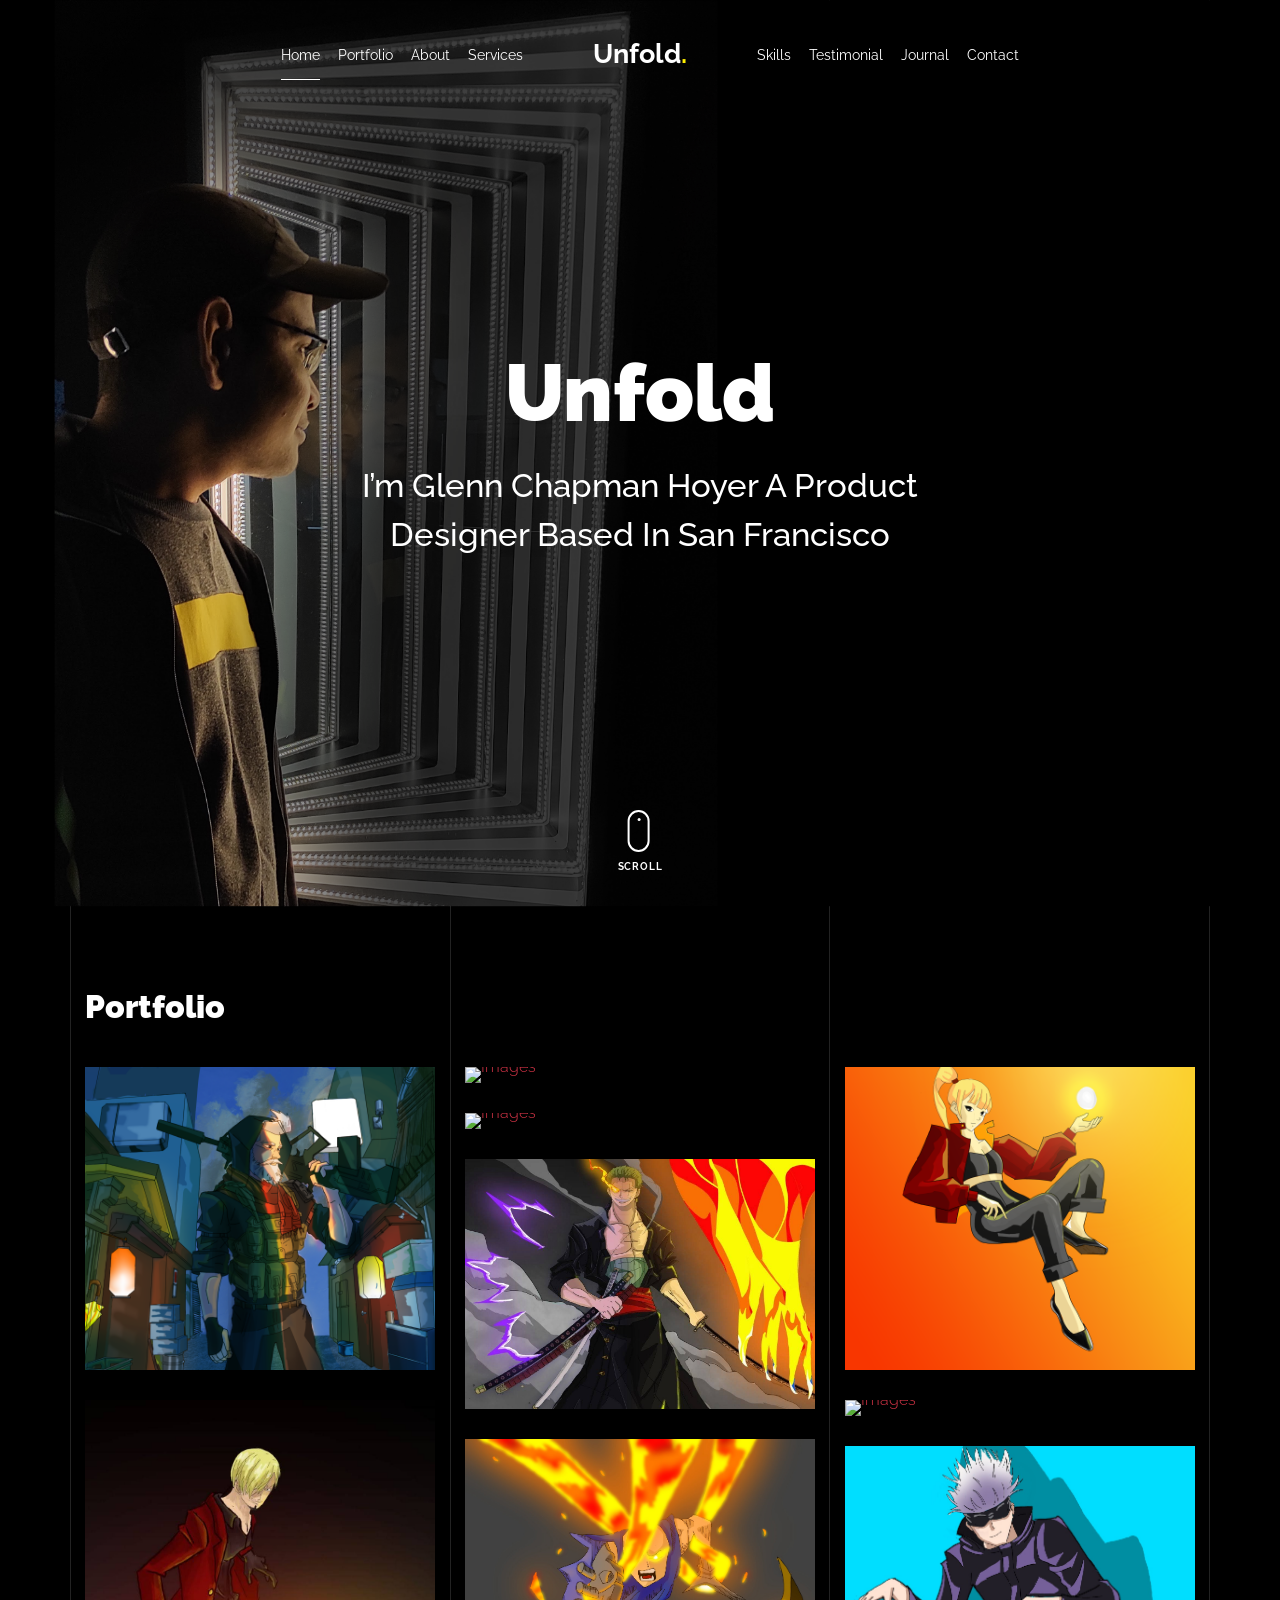
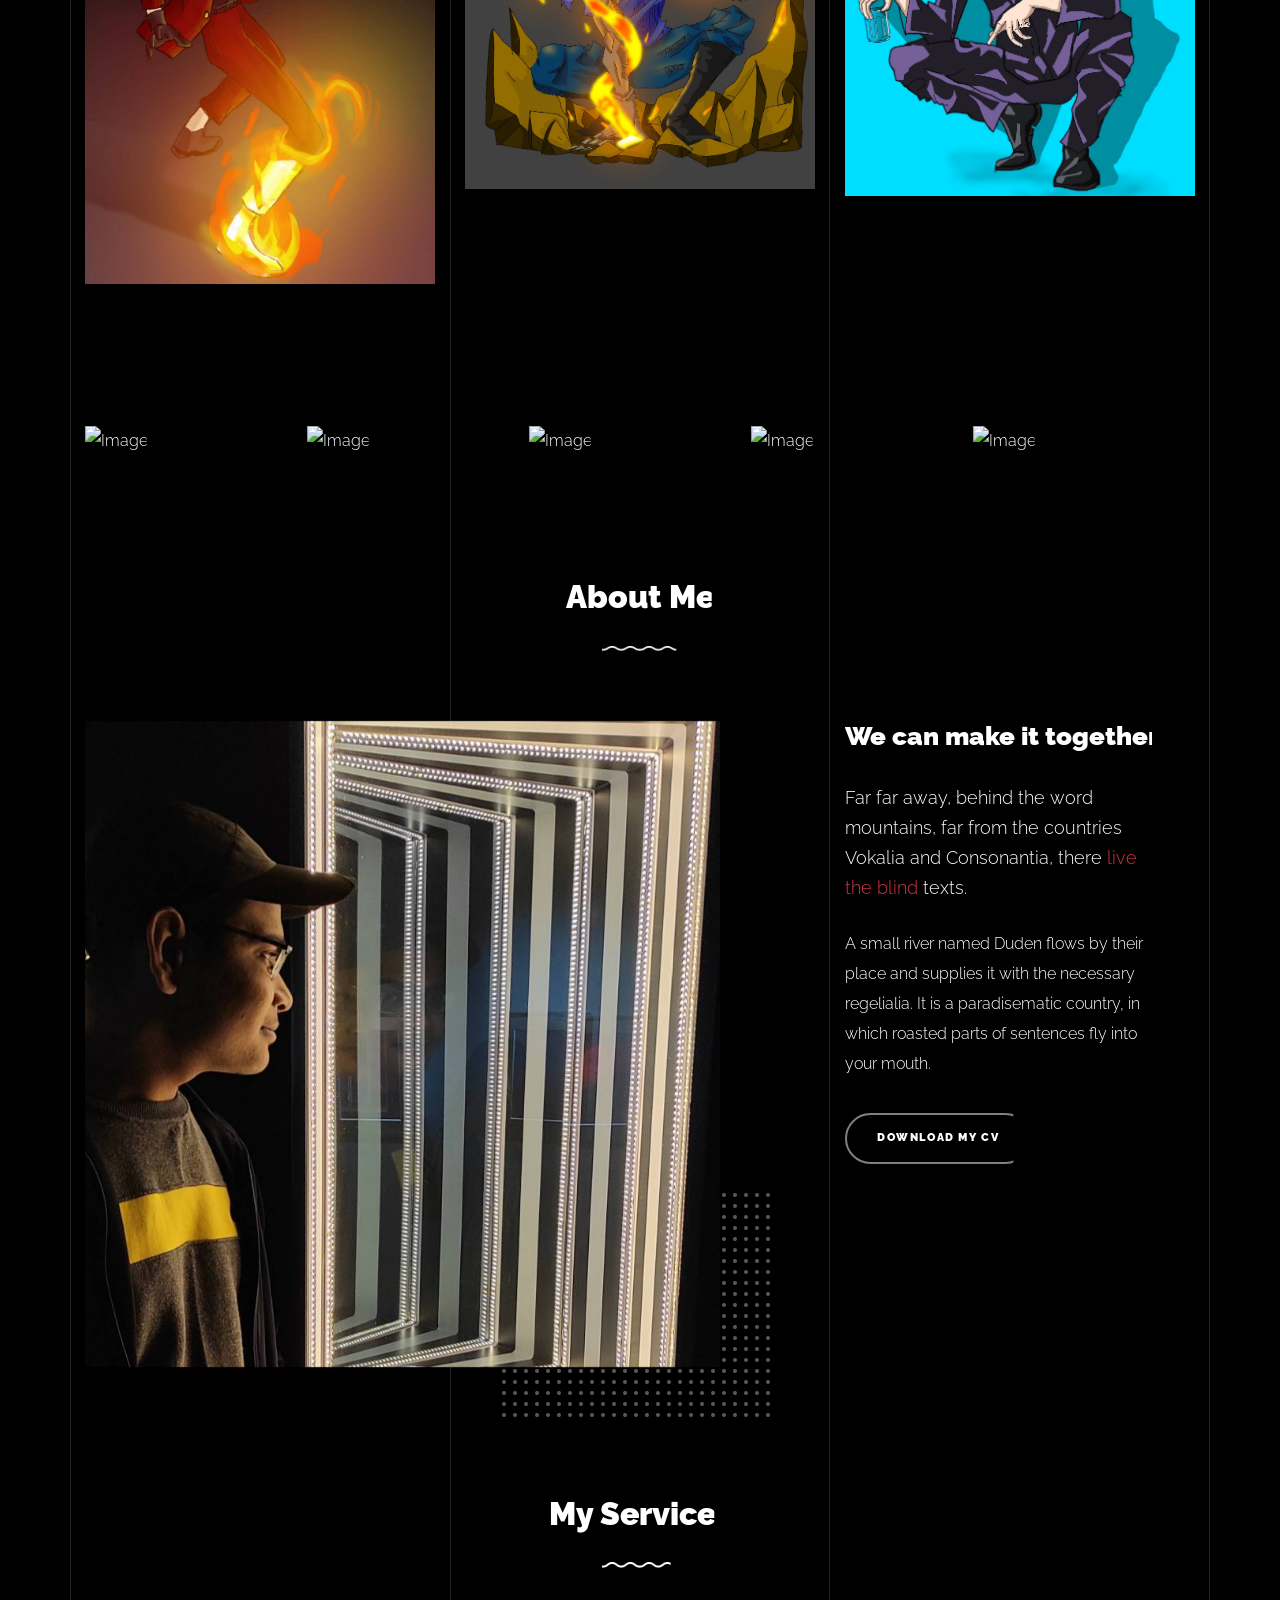
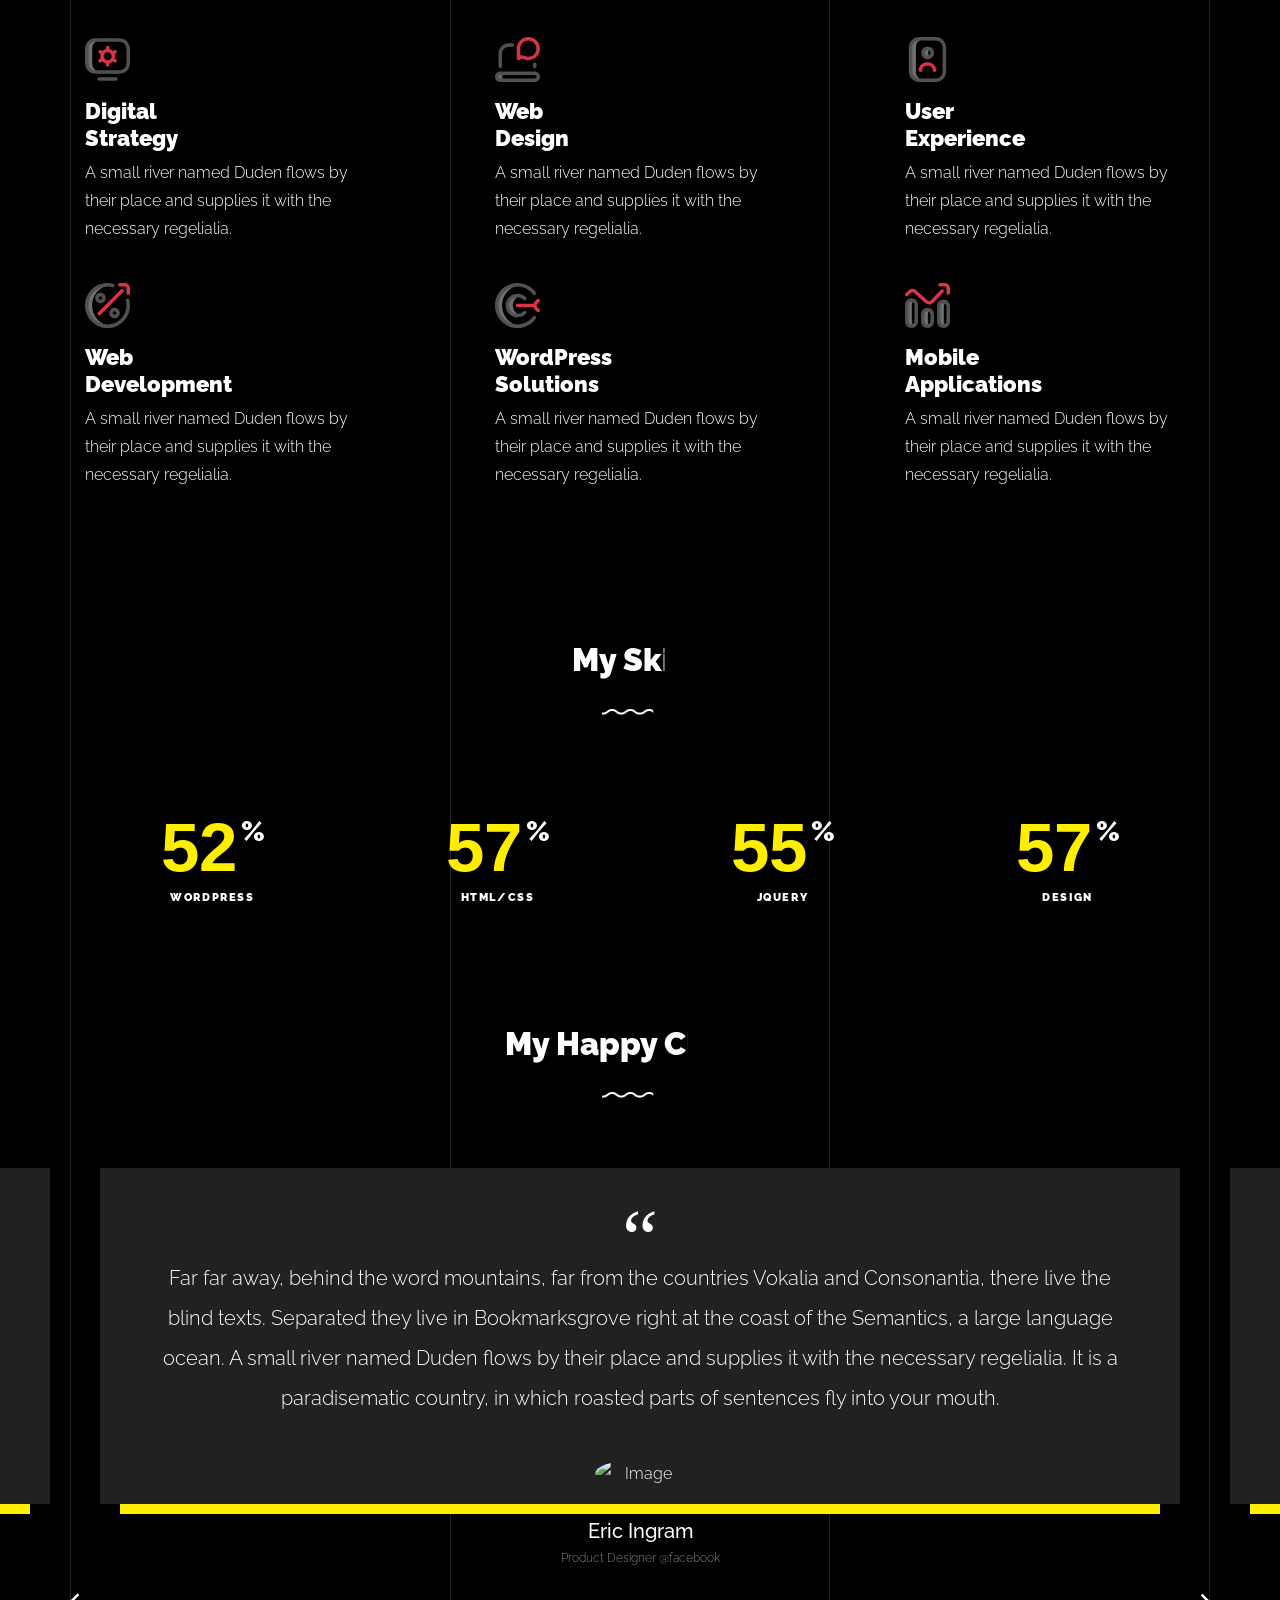
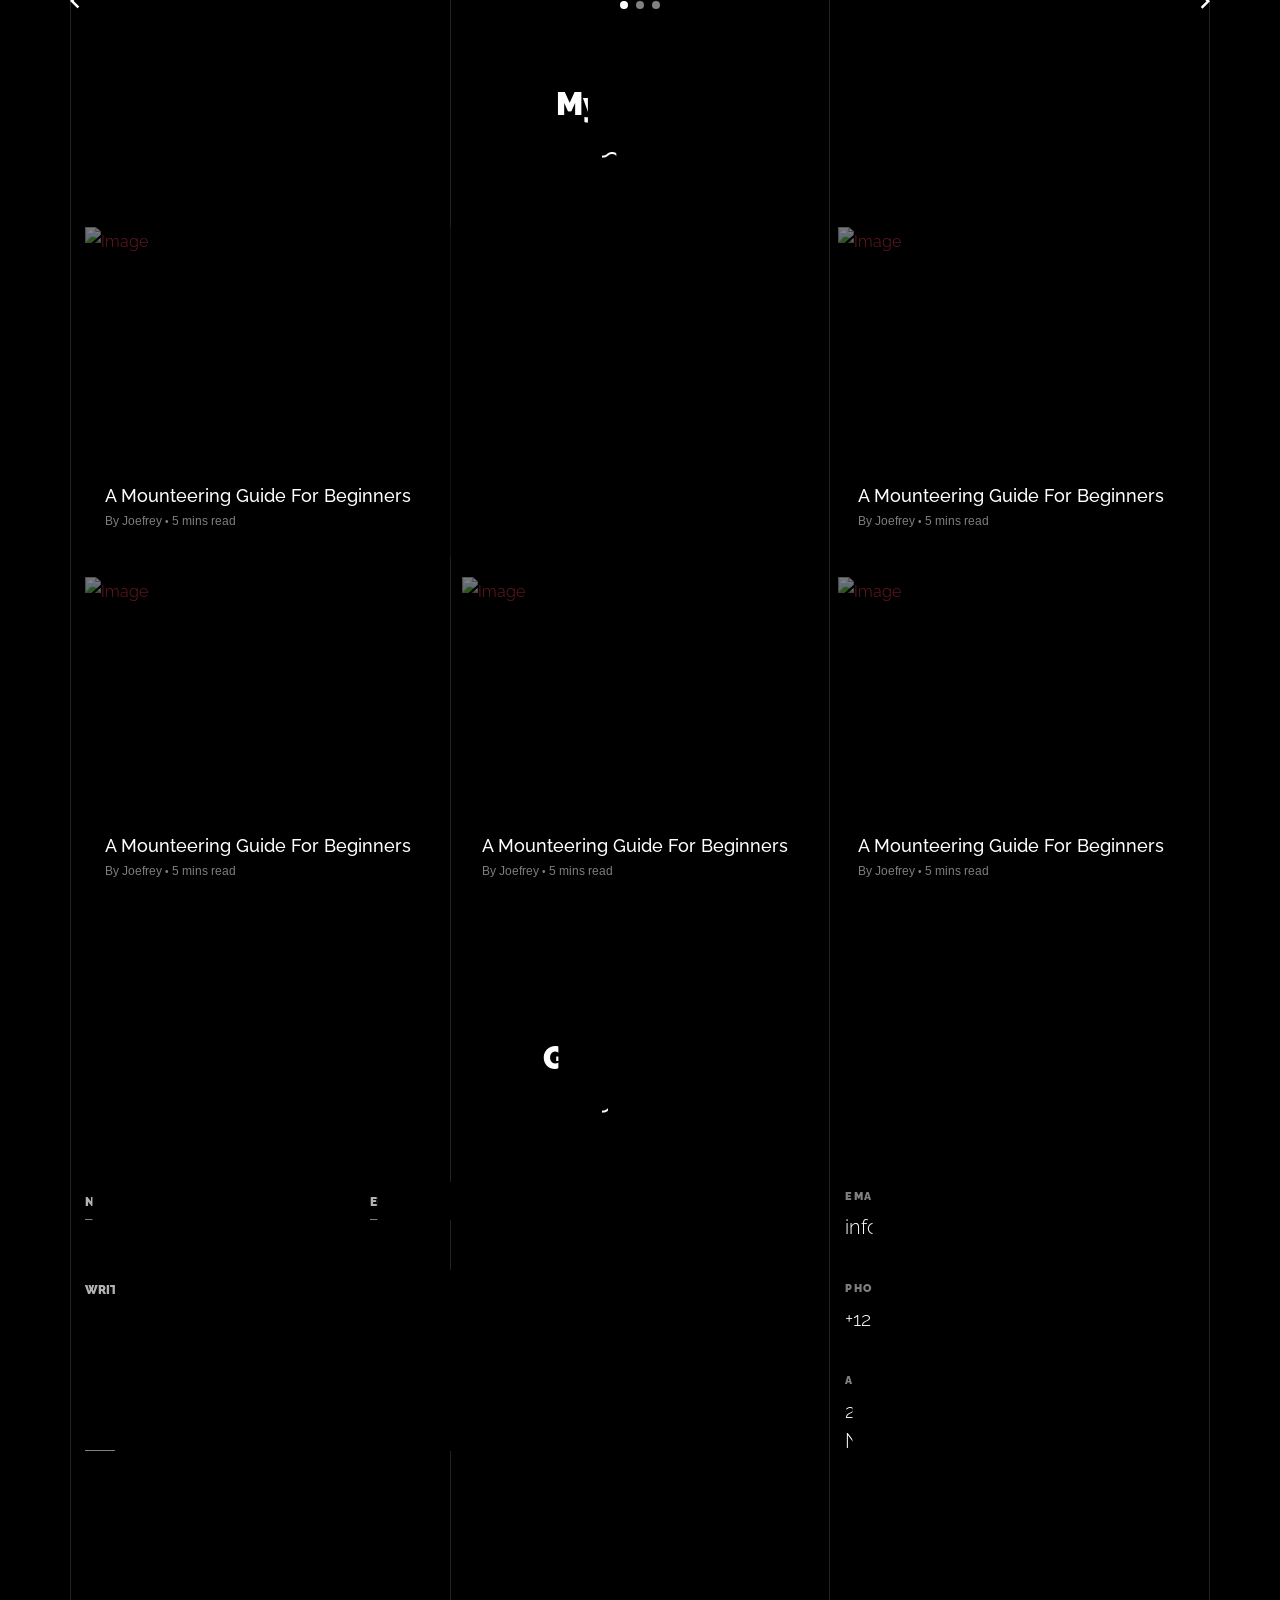
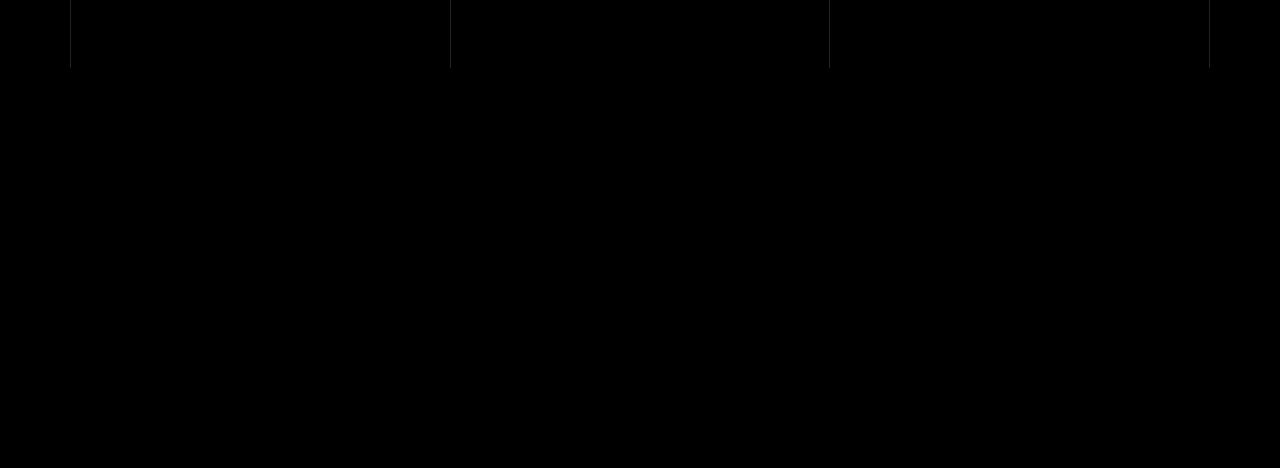
==== index.html @ 98d83f35 "day 1" ====
<!doctype html>
<html lang="en">
  <head>
    <title>Unfold &mdash; A onepage portfolio HTML template by Colorlib</title>
    <meta charset="utf-8">
    <meta name="viewport" content="width=device-width, initial-scale=1, shrink-to-fit=no">

    <meta name="description" content="">
    <meta name="keywords" content="html, css, javascript, jquery">
    <meta name="author" content="">

    <link rel="stylesheet" href="css/vendor/icomoon/style.css">
    <link rel="stylesheet" href="css/vendor/owl.carousel.min.css">
    <link rel="stylesheet" href="css/vendor/animate.min.css">
    <link rel="stylesheet" href="css/vendor/aos.css">
    <link rel="stylesheet" href="css/vendor/bootstrap.min.css">
    <link rel="stylesheet" href="css/vendor/jquery.fancybox.min.css">
    

    <!-- Theme Style -->
    <link rel="stylesheet" href="css/style.css">

  </head>
  <body data-spy="scroll" data-target=".site-nav-target" data-offset="200">

    <nav class="unslate_co--site-mobile-menu">
      <div class="close-wrap d-flex">
        <a href="#" class="d-flex ml-auto js-menu-toggle">
          <span class="close-label">Close</span>
          <div class="close-times">
            <span class="bar1"></span>
            <span class="bar2"></span>
          </div>
        </a>
      </div>
      <div class="site-mobile-inner"></div>
    </nav>


    <div class="unslate_co--site-wrap">

      <div class="unslate_co--site-inner">

        <div class="lines-wrap">
          <div class="lines-inner">
            <div class="lines"></div>
          </div>
        </div>
        <!-- END lines -->
      
      <nav class="unslate_co--site-nav site-nav-target">

        <div class="container">
        
          <div class="row align-items-center justify-content-between text-left">
            <div class="col-md-5 text-right">
              <ul class="site-nav-ul js-clone-nav text-left d-none d-lg-inline-block">
                <li class="has-children">
                  <a href="#home-section" class="nav-link">Home</a>
                  <ul class="dropdown">
                    <li>
                      <a href="index.html">Hero Image BG</a>
                    </li>
                    <li>
                      <a href="index-video.html">Video BG</a>
                    </li>
                    <li>
                      <a href="index-hero-slider.html">Hero Slider</a>
                    </li>
                    <li>
                      <a href="index-sidebar-menu.html">Sidebar Menu</a>
                    </li>
                    <li>
                      <a href="index-right-menu.html">Right Menu</a>
                    </li>
                  </ul>
                </li>
                <li><a href="#portfolio-section" class="nav-link">Portfolio</a></li>
                <li><a href="#about-section" class="nav-link">About</a></li>
                <li><a href="#services-section" class="nav-link">Services</a></li>
              </ul>
            </div>
            <div class="site-logo pos-absolute">
              <a href="index.html" class="unslate_co--site-logo">Unfold<span>.</span></a>
            </div>
            <div class="col-md-5 text-right text-lg-left">
              <ul class="site-nav-ul js-clone-nav text-left d-none d-lg-inline-block">
                <li><a href="#skills-section" class="nav-link">Skills</a></li>
                <li><a href="#testimonial-section" class="nav-link">Testimonial</a></li>
                <li><a href="#journal-section" class="nav-link">Journal</a></li>
                <li><a href="#contact-section" class="nav-link">Contact</a></li>
              </ul>

              <ul class="site-nav-ul-none-onepage text-right d-inline-block d-lg-none">
                <li><a href="#" class="js-menu-toggle">Menu</a></li>
              </ul>

            </div>
          </div>
        </div>

      </nav>
      <!-- END nav -->

      <div class="cover-v1 jarallax" style="background-image: url('images/me cover.png');" id="home-section">
        <div class="container">
          <div class="row align-items-center">
              
            <div class="col-md-7 mx-auto text-center">
              <h1 class="heading gsap-reveal-hero">Unfold</h1>
              <h2 class="subheading gsap-reveal-hero">I’m Glenn Chapman Hoyer A Product Designer Based In San Francisco</h2>
            </div>

          </div>
        </div>


        <a href="#portfolio-section" class="mouse-wrap smoothscroll">
          <span class="mouse">
            <span class="scroll"></span>
          </span>
          <span class="mouse-label">Scroll</span>
        </a>

      </div>
      <!-- END .cover-v1 -->


      <div class="unslate_co--section" id="portfolio-section">
        <div class="container">
          
          
          <div class="relative"><div class="loader-portfolio-wrap"><div class="loader-portfolio"></div></div> </div>
          <div id="portfolio-single-holder"></div>

          <div class="portfolio-wrapper">

            <div class="d-flex align-items-center mb-4 gsap-reveal gsap-reveal-filter">
              <h2 class="mr-auto heading-h2"><span class="gsap-reveal">Portfolio</span></h2>

              <!-- <a href="#" class="text-white js-filter d-inline-block d-lg-none">Filter</a>
              
              <div class="filter-wrap">
                <div class="filter ml-auto" id="filters">
                  <a href="#" class="active" data-filter="*">All</a>
                  <a href="#" data-filter=".web">Web</a>
                  <a href="#" data-filter=".branding">Branding</a>
                  <a href="#" data-filter=".illustration">Illustration</a>
                  <a href="#" data-filter=".packaging">Packaging</a>
                </div>
              </div> -->
            </div>


            
            <div id="posts" class="row gutter-isotope-item">
              <div class="item web branding col-sm-6 col-md-6 col-lg-4 isotope-mb-2">
                <a href="images/day1.png" class="portfolio-item isotope-item gsap-reveal-img" data-fancybox="gallery" data-caption="Watch">
                    <div class="overlay">
                      <span class="wrap-icon icon-link2"></span>
                      <div class="portfolio-item-content">
                        <h3>Shoe Rebranding</h3>
                        <p>web, branding</p>
                      </div>
                    </div>
                    <img src="images/day1.png" class="lazyload  img-fluid" alt="Images" />
                  </a>
              </div>
              <div class="item branding packaging illustration col-sm-6 col-md-6 col-lg-4 isotope-mb-2 ">
                <a href="images/day2.png" class="portfolio-item isotope-item gsap-reveal-img" data-fancybox="gallery" data-caption="Watch">
                    <div class="overlay">
                      <span class="wrap-icon icon-link2"></span>
                      <div class="portfolio-item-content">
                        <h3>Reworking</h3>
                        <p>branding, packaging, illustration</p>
                      </div>
                    </div>
                    <img src="images/day2.png" class="lazyload  img-fluid" alt="Images" />
                  </a>
              </div>

              <div class="item branding packaging col-sm-6 col-md-6 col-lg-4 isotope-mb-2">
                <a href="images/f2 Light pose air.png" class="portfolio-item isotope-item gsap-reveal-img" data-fancybox="gallery" data-caption="Watch">
                    <div class="overlay">
                      <span class="wrap-icon icon-link2"></span>
                      <div class="portfolio-item-content">
                        <h3>Modern Building</h3>
                        <p>branding, packaging</p>
                      </div>
                    </div>
                    <img src="images/f2 Light pose air.png" class="lazyload  img-fluid" alt="Images" />
                  </a>
              </div>

              <div class="item web packaging col-sm-6 col-md-6 col-lg-4 isotope-mb-2">

                <a href="images/chainsaw man 1.png" class="portfolio-item isotope-item gsap-reveal-img" data-fancybox="gallery" data-caption="Watch">
                    <div class="overlay">
                      <span class="wrap-icon icon-photo2"></span>
                      <div class="portfolio-item-content">
                        <h3>Watch</h3>
                        <p>web, packaging</p>
                      </div>
                    </div>
                    <img src="images/chainsaw man 1.png" class="lazyload  img-fluid" alt="Images" />
                  </a>

              </div>

              <div class="item illustration packaging col-sm-6 col-md-6 col-lg-4 isotope-mb-2">
                <a href="images/1zoro.jpg" class="portfolio-item isotope-item gsap-reveal-img" data-fancybox="gallery" data-caption="Shoe Rebranding">
                    <div class="overlay">
                      <span class="wrap-icon icon-photo2"></span>
                      <div class="portfolio-item-content">
                        <h3>Shoe Rebranding</h3>
                        <p>illustration, packaging</p>
                      </div>
                    </div>
                    <img src="images/1zoro.jpg" class="lazyload  img-fluid" alt="Images" />
                  </a>
              </div>

             <div class="item illustration packaging col-sm-6 col-md-6 col-lg-4 isotope-mb-2">
              <a href="images/1sanji.jpg" class="portfolio-item isotope-item gsap-reveal-img" data-fancybox="gallery" data-caption="Watch">
                <div class="overlay">
                      <span class="wrap-icon icon-link2"></span>
                      <div class="portfolio-item-content">
                        <h3>Reshape</h3>
                        <p>web, branding</p>
                      </div>
                    </div>
                    <img src="images/1sanji.jpg" class="lazyload  img-fluid" alt="Images" />
                  </a>
              </div>

              <div class="item branding packaging col-sm-6 col-md-6 col-lg-4 isotope-mb-2">
                <a href="images/part 4 final.png" class="portfolio-item item-portrait isotope-item gsap-reveal-img " data-fancybox="gallery" data-caption="Modern Building">
                    <div class="overlay">
                      <span class="wrap-icon icon-photo2"></span>
                      <div class="portfolio-item-content">
                        <h3>Modern Building</h3>
                        <p>branding, packaging</p>
                      </div>
                    </div>
                    <img src="images/part 4 final.png" class="lazyload  img-fluid" alt="Images" />
                  </a>
              </div>

              <div class="item web branding col-sm-6 col-md-6 col-lg-4 isotope-mb-2">
                <a href="images/adi video .mp4" class="portfolio-item isotope-item gsap-reveal-img" data-fancybox="gallery" data-caption="Showreel 2019">
                    <div class="overlay">
                      <span class="wrap-icon icon-play_circle_filled"></span>
                      <div class="portfolio-item-content">
                        <h3>Showreel 2019</h3>
                        <p>web, branding</p>
                      </div>
                    </div>
                    <img src="images/fire.jpg" class="lazyload  img-fluid" alt="Images" />
                  </a>
              </div>

              <div class="item web illustration col-sm-6 col-md-6 col-lg-4 isotope-mb-2">
                <a href="images/2gojo.jpg" class="portfolio-item isotope-item gsap-reveal-img" data-fancybox="gallery" data-caption="Render Packaging">
                    <div class="overlay">
                      <span class="wrap-icon icon-photo2"></span>
                      <div class="portfolio-item-content">
                        <h3>Render Packaging</h3>
                        <p>web, illustration</p>
                      </div>
                    </div>
                    <img src="images/2gojo.jpg" class="lazyload  img-fluid" alt="Images" />
                  </a>
              </div>

            </div>
            
          </div>


        </div>
      </div>


      <div class="unslate_co--section">
        <div class="container">
          <div class="owl-carousel logo-slider">
            <div class="logo-v1 gsap-reveal">
              <img src="images/logo-google.png" alt="Image" class="img-fluid">
            </div>
            <div class="logo-v1 gsap-reveal">
              <img src="images/logo-puma.png" alt="Image" class="img-fluid">
            </div>
            <div class="logo-v1 gsap-reveal">
              <img src="images/logo-paypal.png" alt="Image" class="img-fluid">
            </div>
            <div class="logo-v1 gsap-reveal">
              <img src="images/logo-adobe.png" alt="Image" class="img-fluid">
            </div>
          </div>
        </div>
      </div>


      <div class="unslate_co--section" id="about-section">
        <div class="container">
          
          <div class="section-heading-wrap text-center mb-5">
            <h2 class="heading-h2 text-center divider"><span class="gsap-reveal">About Me</span></h2>
            <span class="gsap-reveal">
            <img src="images/divider.png" alt="divider" width="76">
            </span>
          </div>
          

          <div class="row mt-5 justify-content-between">
            <div class="col-lg-7 mb-5 mb-lg-0">
              <figure class="dotted-bg gsap-reveal-img ">
                <img src="images/me.jpg" alt="Image" class="img-fluid">
              </figure>
            </div>
            <div class="col-lg-4 pr-lg-5">
              <h3 class="mb-4 heading-h3"><span class="gsap-reveal">We can make it together</span></h3>
              <p class="lead gsap-reveal">Far far away, behind the word mountains, far from the countries Vokalia and Consonantia, there <a href="#">live the blind</a> texts. </p>
              <p class="mb-4 gsap-reveal">A small river named Duden flows by their place and supplies it with the necessary regelialia. It is a paradisematic country, in which roasted parts of sentences fly into your mouth.</p>
              <p class="gsap-reveal"><a href="#" class="btn btn-outline-pill btn-custom-light">Download my CV</a></p>
            </div>
          </div>
        </div>
      </div>

      <div class="unslate_co--section" id="services-section">
        <div class="container">

          <div class="section-heading-wrap text-center mb-5">
            <h2 class="heading-h2 text-center divider"><span class="gsap-reveal">My Services</span></h2>
            <span class="gsap-reveal"><img src="images/divider.png" alt="divider" width="76"></span>
          </div>

          <div class="row gutter-v3">
            <div class="col-md-6 col-lg-4 mb-4">
              <div class="feature-v1" data-aos="fade-up" data-aos-delay="0">
                <div class="wrap-icon mb-3">
                  <img src="images/svg/001-options.svg" alt="Image" width="45">
                </div>
                <h3>Digital <br> Strategy</h3>
                <p>A small river named Duden flows by their place and supplies it with the necessary regelialia. </p>
              </div> 
            </div>
            <div class="col-md-6 col-lg-4 mb-4">
              <div class="feature-v1" data-aos="fade-up" data-aos-delay="100">
                <div class="wrap-icon mb-3">
                  <img src="images/svg/002-chat.svg" alt="Icon" width="45">
                </div>
                <h3>Web <br> Design</h3>
                <p>A small river named Duden flows by their place and supplies it with the necessary regelialia. </p>
              </div> 
            </div>
            <div class="col-md-6 col-lg-4 mb-4">
              <div class="feature-v1" data-aos="fade-up" data-aos-delay="200">
                <div class="wrap-icon mb-3">
                  <img src="images/svg/003-contact-book.svg" alt="Image" class="img-fluid" width="45">
                </div>
                <h3>User <br> Experience</h3>
                <p>A small river named Duden flows by their place and supplies it with the necessary regelialia. </p>
              </div> 
            </div>

            <div class="col-md-6 col-lg-4 mb-4">
              <div class="feature-v1" data-aos="fade-up" data-aos-delay="0">
                <div class="wrap-icon mb-3">
                  <img src="images/svg/004-percentage.svg" alt="Image" width="45">
                </div>
                <h3>Web <br> Development</h3>
                <p>A small river named Duden flows by their place and supplies it with the necessary regelialia. </p>
              </div> 
            </div>
            <div class="col-md-6 col-lg-4 mb-4">
              <div class="feature-v1" data-aos="fade-up" data-aos-delay="100">
                <div class="wrap-icon mb-3">
                  <img src="images/svg/006-goal.svg" alt="Image" width="45">
                </div>
                <h3>WordPress <br> Solutions</h3>
                <p>A small river named Duden flows by their place and supplies it with the necessary regelialia. </p>
              </div> 
            </div>
            <div class="col-md-6 col-lg-4 mb-4">
              <div class="feature-v1" data-aos="fade-up" data-aos-delay="200">
                <div class="wrap-icon mb-3">
                  <img src="images/svg/005-line-chart.svg" alt="Image" width="45">
                </div>
                <h3>Mobile <br> Applications</h3>
                <p>A small river named Duden flows by their place and supplies it with the necessary regelialia. </p>
              </div> 
            </div>

          </div>
        </div>
      </div>

      <div class="unslate_co--section section-counter" id="skills-section">
        <div class="container">
          <div class="section-heading-wrap text-center mb-5">
            <h2 class="heading-h2 text-center divider"><span class="gsap-reveal">My Skills</span></h2>
            <span class="gsap-reveal"><img src="images/divider.png" alt="divider" width="76"></span>
          </div>


          <div class="row pt-5">
            <div class="col-6 col-sm-6 mb-5 mb-lg-0 col-md-6 col-lg-3" data-aos="fade-up" data-aos-delay="0">
              <div class="counter-v1 text-center">
                <span class="number-wrap">
                  <span class="number number-counter" data-number="90">0</span>
                  <span class="append-text">%</span>
                </span>
                <span class="counter-label">WordPress</span>
              </div>
            </div>
            <div class="col-6 col-sm-6 mb-5 mb-lg-0 col-md-6 col-lg-3" data-aos="fade-up" data-aos-delay="100">
              <div class="counter-v1 text-center">
                <span class="number-wrap">
                  <span class="number number-counter" data-number="99">0</span>
                  <span class="append-text">%</span>
                </span>
                <span class="counter-label">HTML/CSS</span>
              </div>
            </div>
            <div class="col-6 col-sm-6 mb-5 mb-lg-0 col-md-6 col-lg-3" data-aos="fade-up" data-aos-delay="200">
              <div class="counter-v1 text-center">
                <span class="number-wrap">
                  <span class="number number-counter" data-number="95">0</span>
                  <span class="append-text">%</span>
                </span>
                <span class="counter-label">jQuery</span>
              </div>
            </div>
            <div class="col-6 col-sm-6 mb-5 mb-lg-0 col-md-6 col-lg-3" data-aos="fade-up" data-aos-delay="300">
              <div class="counter-v1 text-center">
                <span class="number-wrap">
                  <span class="number number-counter" data-number="100">0</span>
                  <span class="append-text">%</span>
                </span>
                <span class="counter-label">Design</span>
              </div>
            </div>
          </div>
        </div>
      </div>
      <!-- END .counter -->

      <div class="unslate_co--section" id="testimonial-section">
        <div class="container">
          <div class="section-heading-wrap text-center mb-5">
            <h2 class="heading-h2 text-center divider"><span class="gsap-reveal">My Happy Clients</span></h2>
            <span class="gsap-reveal"><img src="images/divider.png" alt="divider" width="76"></span>
          </div>
        </div>

        <div class="owl-carousel testimonial-slider" data-aos="fade-up">
          <div>
            <div class="testimonial-v1">
              <div class="testimonial-inner-bg">
                <span class="quote">&ldquo;</span>
                <blockquote>
                  Far far away, behind the word mountains, far from the countries Vokalia and Consonantia, there live the blind texts. Separated they live in Bookmarksgrove right at the coast of the Semantics, a large language ocean. A small river named Duden flows by their place and supplies it with the necessary regelialia. It is a paradisematic country, in which roasted parts of sentences fly into your mouth.
                </blockquote>
              </div>
              
              <div class="testimonial-author-info">
                <img src="images/person_man_1.jpg" alt="Image">
                <h3>Eric Ingram</h3>
                <span class="d-block position">Product Designer @facebook</span>
              </div>

            </div>
          </div>
          <div>
            <div class="testimonial-v1">
              <div class="testimonial-inner-bg">
                <span class="quote">&ldquo;</span>
                <blockquote>
                  Far far away, behind the word mountains, far from the countries Vokalia and Consonantia, there live the blind texts. Separated they live in Bookmarksgrove right at the coast of the Semantics, a large language ocean. A small river named Duden flows by their place and supplies it with the necessary regelialia. It is a paradisematic country, in which roasted parts of sentences fly into your mouth.
                </blockquote>
              </div>
              
              <div class="testimonial-author-info">
                <img src="images/person_man_2.jpg" alt="Image">
                <h3>Ryan Mullins</h3>
                <span class="d-block position">Product Designer @Shopify</span>
              </div>

            </div>
          </div>
          <div>
            <div class="testimonial-v1">
              <div class="testimonial-inner-bg">
                <span class="quote">&ldquo;</span>
                <blockquote>
                  Far far away, behind the word mountains, far from the countries Vokalia and Consonantia, there live the blind texts. Separated they live in Bookmarksgrove right at the coast of the Semantics, a large language ocean. A small river named Duden flows by their place and supplies it with the necessary regelialia. It is a paradisematic country, in which roasted parts of sentences fly into your mouth.
                </blockquote>
              </div>
              
              <div class="testimonial-author-info">
                <img src="images/person_woman_1.jpg" alt="Image">
                <h3>Erica Miller</h3>
                <span class="d-block position">Product Designer @Twitter</span>
              </div>

            </div>
          </div>
        </div>

      </div>
      <!-- END testimonial -->

      <div class="unslate_co--section" id="journal-section">
        <div class="container">
          <div class="section-heading-wrap text-center mb-5">
            <h2 class="heading-h2 text-center divider"><span class="gsap-reveal">My Journal</span></h2>
            <span class="gsap-reveal"><img src="images/divider.png" alt="divider" width="76"></span>
          </div>

          
          <div class="row gutter-v4 align-items-stretch">
            <div class="col-sm-6 col-md-6 col-lg-8 blog-post-entry" data-aos="fade-up" data-aos-delay="0">

              <a href="blog-single.html" class="grid-item blog-item w-100 h-100">
                <div class="overlay">
                  <div class="portfolio-item-content">
                    <h3>A Mounteering Guide For Beginners</h3>
                    <p class="post-meta">By Joefrey <span class="small">&bullet;</span> 5 mins read</p>
                  </div>
                </div>
                <img src="images/post_1.jpg" class="lazyload" alt="Image" />
              </a>


            </div>
            <div class="col-sm-6 col-md-6 col-lg-4 blog-post-entry" data-aos="fade-up" data-aos-delay="100">
              <a href="blog-single.html" class="grid-item blog-item w-100 h-100">
                <div class="overlay">
                  <div class="portfolio-item-content">
                    <h3>A Mounteering Guide For Beginners</h3>
                    <p class="post-meta">By Joefrey <span class="small">&bullet;</span> 5 mins read</p>
                  </div>
                </div>
                <img src="images/post_2.jpg" class="lazyload" alt="Image" />
              </a>
            </div>


            <div class="col-sm-6 col-md-6 col-lg-4 blog-post-entry" data-aos="fade-up" data-aos-delay="0">

              <a href="blog-single.html" class="grid-item blog-item w-100 h-100">
                <div class="overlay">
                  <div class="portfolio-item-content">
                    <h3>A Mounteering Guide For Beginners</h3>
                    <p class="post-meta">By Joefrey <span class="small">&bullet;</span> 5 mins read</p>
                  </div>
                </div>
                <img src="images/post_3.jpg" class="lazyload" alt="Image" />
              </a>


            </div>
            <div class="col-sm-6 col-md-6 col-lg-4 blog-post-entry" data-aos="fade-up" data-aos-delay="100">
              <a href="blog-single.html" class="grid-item blog-item w-100 h-100">
                <div class="overlay">
                  <div class="portfolio-item-content">
                    <h3>A Mounteering Guide For Beginners</h3>
                    <p class="post-meta">By Joefrey <span class="small">&bullet;</span> 5 mins read</p>
                  </div>
                </div>
                <img src="images/post_4.jpg" class="lazyload" alt="Image" />
              </a>
            </div>

            <div class="col-sm-6 col-md-6 col-lg-4 blog-post-entry" data-aos="fade-up" data-aos-delay="200">
              <a href="blog-single.html" class="grid-item blog-item w-100 h-100">
                <div class="overlay">
                  <div class="portfolio-item-content">
                    <h3>A Mounteering Guide For Beginners</h3>
                    <p class="post-meta">By Joefrey <span class="small">&bullet;</span> 5 mins read</p>
                  </div>
                </div>
                <img src="images/post_5.jpg" class="lazyload" alt="Image" />
              </a>
            </div>


          </div>

        </div>
      </div>
      <!-- END blog posts -->


      <div class="unslate_co--section" id="contact-section">
        <div class="container">
          <div class="section-heading-wrap text-center mb-5">
            <h2 class="heading-h2 text-center divider"><span class="gsap-reveal">Get In Touch</span></h2>
            <span class="gsap-reveal"><img src="images/divider.png" alt="divider" width="76"></span>
          </div>


          <div class="row justify-content-between">
            
            <div class="col-md-6">
              <form method="post" class="form-outline-style-v1" id="contactForm">
                <div class="form-group row mb-0">

                  <div class="col-lg-6 form-group gsap-reveal">
                    <label for="name">Name</label>
                    <input name="name" type="text" class="form-control" id="name">
                  </div>
                  <div class="col-lg-6 form-group gsap-reveal">
                    <label for="email">Email</label>
                    <input name="email" type="email" class="form-control" id="email">
                  </div>
                  <div class="col-lg-12 form-group gsap-reveal">
                    <label for="message">Write your message...</label>
                    <textarea name="message" id="message" cols="30" rows="7" class="form-control"></textarea>
                  </div>
                </div>
                <div class="form-group row gsap-reveal">
                    <div class="col-md-12 d-flex align-items-center">
                      <input type="submit" class="btn btn-outline-pill btn-custom-light mr-3" value="Send Message">
                      <span class="submitting"></span>
                    </div>
                  </div>
              </form>
              <div id="form-message-warning" class="mt-4"></div> 
              <div id="form-message-success">
                Your message was sent, thank you!
              </div>

            </div>

            <div class="col-md-4">
              <div class="contact-info-v1">
                <div class="gsap-reveal d-block">
                  <span class="d-block contact-info-label">Email</span>
                  <a href="#" class="contact-info-val">info@yourdomain.com</a>
                </div>
                <div class="gsap-reveal d-block">
                  <span class="d-block contact-info-label">Phone</span>
                  <a href="#" class="contact-info-val">+12 345 6789 012</a>
                </div>
                <div class="gsap-reveal d-block">
                  <span class="d-block contact-info-label">Address</span>
                  <address class="contact-info-val">273 South Riverview Rd. <br> New York, NY 10011</address>
                </div>
              </div>
            </div>

          </div>
        </div>
      </div>
      </div> <!-- END .unslate_co-site-inner -->

      <footer class="unslate_co--footer unslate_co--section">
        <div class="container">
          <div class="row justify-content-center">
            <div class="col-md-7">
              
              <div class="footer-site-logo"><a href="#">Unfold<span>.</span></a></div>

              <ul class="footer-site-social">
                <li><a href="#">Facebook</a></li>
                <li><a href="#">Twitter</a></li>
                <li><a href="#">Instagram</a></li>
                <li><a href="#">Dribbble</a></li>
                <li><a href="#">Behance</a></li>
              </ul>

              <p class="site-copyright">
                
                <!-- Link back to Colorlib can't be removed. Template is licensed under CC BY 3.0. -->
                Copyright &copy;
                <script>
                  document.write(new Date().getFullYear());
                </script> All rights reserved | This template is made with <i class="icon-heart"
                  aria-hidden="true"></i> by <a href="https://colorlib.com" target="_blank">Colorlib</a>
                <!-- Link back to Colorlib can't be removed. Template is licensed under CC BY 3.0. -->
              
              </p>

            </div>
          </div>
        </div>
      </footer>

      
    </div>

    
    <!-- Loader -->
    <div id="unslate_co--overlayer"></div>
    <div class="site-loader-wrap">
      <div class="site-loader"></div>
    </div>

    <script src="js/scripts-dist.js"></script>
    <script src="js/main.js"></script>

  </body>
</html>
---- css/vendor/icomoon/style.css ----
@font-face {
  font-family: 'icomoon';
  src:  url('fonts/icomoon.eot?10si43');
  src:  url('fonts/icomoon.eot?10si43#iefix') format('embedded-opentype'),
    url('fonts/icomoon.ttf?10si43') format('truetype'),
    url('fonts/icomoon.woff?10si43') format('woff'),
    url('fonts/icomoon.svg?10si43#icomoon') format('svg');
  font-weight: normal;
  font-style: normal;
}

[class^="icon-"], [class*=" icon-"] {
  /* use !important to prevent issues with browser extensions that change fonts */
  font-family: 'icomoon' !important;
  speak: none;
  font-style: normal;
  font-weight: normal;
  font-variant: normal;
  text-transform: none;
  line-height: 1;

  /* Better Font Rendering =========== */
  -webkit-font-smoothing: antialiased;
  -moz-osx-font-smoothing: grayscale;
}

.icon-asterisk:before {
  content: "\f069";
}
.icon-plus:before {
  content: "\f067";
}
.icon-question:before {
  content: "\f128";
}
.icon-minus:before {
  content: "\f068";
}
.icon-glass:before {
  content: "\f000";
}
.icon-music:before {
  content: "\f001";
}
.icon-search:before {
  content: "\f002";
}
.icon-envelope-o:before {
  content: "\f003";
}
.icon-heart:before {
  content: "\f004";
}
.icon-star:before {
  content: "\f005";
}
.icon-star-o:before {
  content: "\f006";
}
.icon-user:before {
  content: "\f007";
}
.icon-film:before {
  content: "\f008";
}
.icon-th-large:before {
  content: "\f009";
}
.icon-th:before {
  content: "\f00a";
}
.icon-th-list:before {
  content: "\f00b";
}
.icon-check:before {
  content: "\f00c";
}
.icon-close:before {
  content: "\f00d";
}
.icon-remove:before {
  content: "\f00d";
}
.icon-times:before {
  content: "\f00d";
}
.icon-search-plus:before {
  content: "\f00e";
}
.icon-search-minus:before {
  content: "\f010";
}
.icon-power-off:before {
  content: "\f011";
}
.icon-signal:before {
  content: "\f012";
}
.icon-cog:before {
  content: "\f013";
}
.icon-gear:before {
  content: "\f013";
}
.icon-trash-o:before {
  content: "\f014";
}
.icon-home:before {
  content: "\f015";
}
.icon-file-o:before {
  content: "\f016";
}
.icon-clock-o:before {
  content: "\f017";
}
.icon-road:before {
  content: "\f018";
}
.icon-download:before {
  content: "\f019";
}
.icon-arrow-circle-o-down:before {
  content: "\f01a";
}
.icon-arrow-circle-o-up:before {
  content: "\f01b";
}
.icon-inbox:before {
  content: "\f01c";
}
.icon-play-circle-o:before {
  content: "\f01d";
}
.icon-repeat:before {
  content: "\f01e";
}
.icon-rotate-right:before {
  content: "\f01e";
}
.icon-refresh:before {
  content: "\f021";
}
.icon-list-alt:before {
  content: "\f022";
}
.icon-lock:before {
  content: "\f023";
}
.icon-flag:before {
  content: "\f024";
}
.icon-headphones:before {
  content: "\f025";
}
.icon-volume-off:before {
  content: "\f026";
}
.icon-volume-down:before {
  content: "\f027";
}
.icon-volume-up:before {
  content: "\f028";
}
.icon-qrcode:before {
  content: "\f029";
}
.icon-barcode:before {
  content: "\f02a";
}
.icon-tag:before {
  content: "\f02b";
}
.icon-tags:before {
  content: "\f02c";
}
.icon-book:before {
  content: "\f02d";
}
.icon-bookmark:before {
  content: "\f02e";
}
.icon-print:before {
  content: "\f02f";
}
.icon-camera:before {
  content: "\f030";
}
.icon-font:before {
  content: "\f031";
}
.icon-bold:before {
  content: "\f032";
}
.icon-italic:before {
  content: "\f033";
}
.icon-text-height:before {
  content: "\f034";
}
.icon-text-width:before {
  content: "\f035";
}
.icon-align-left:before {
  content: "\f036";
}
.icon-align-center:before {
  content: "\f037";
}
.icon-align-right:before {
  content: "\f038";
}
.icon-align-justify:before {
  content: "\f039";
}
.icon-list:before {
  content: "\f03a";
}
.icon-dedent:before {
  content: "\f03b";
}
.icon-outdent:before {
  content: "\f03b";
}
.icon-indent:before {
  content: "\f03c";
}
.icon-video-camera:before {
  content: "\f03d";
}
.icon-image:before {
  content: "\f03e";
}
.icon-photo:before {
  content: "\f03e";
}
.icon-picture-o:before {
  content: "\f03e";
}
.icon-pencil:before {
  content: "\f040";
}
.icon-map-marker:before {
  content: "\f041";
}
.icon-adjust:before {
  content: "\f042";
}
.icon-tint:before {
  content: "\f043";
}
.icon-edit:before {
  content: "\f044";
}
.icon-pencil-square-o:before {
  content: "\f044";
}
.icon-share-square-o:before {
  content: "\f045";
}
.icon-check-square-o:before {
  content: "\f046";
}
.icon-arrows:before {
  content: "\f047";
}
.icon-step-backward:before {
  content: "\f048";
}
.icon-fast-backward:before {
  content: "\f049";
}
.icon-backward:before {
  content: "\f04a";
}
.icon-play:before {
  content: "\f04b";
}
.icon-pause:before {
  content: "\f04c";
}
.icon-stop:before {
  content: "\f04d";
}
.icon-forward:before {
  content: "\f04e";
}
.icon-fast-forward:before {
  content: "\f050";
}
.icon-step-forward:before {
  content: "\f051";
}
.icon-eject:before {
  content: "\f052";
}
.icon-chevron-left:before {
  content: "\f053";
}
.icon-chevron-right:before {
  content: "\f054";
}
.icon-plus-circle:before {
  content: "\f055";
}
.icon-minus-circle:before {
  content: "\f056";
}
.icon-times-circle:before {
  content: "\f057";
}
.icon-check-circle:before {
  content: "\f058";
}
.icon-question-circle:before {
  content: "\f059";
}
.icon-info-circle:before {
  content: "\f05a";
}
.icon-crosshairs:before {
  content: "\f05b";
}
.icon-times-circle-o:before {
  content: "\f05c";
}
.icon-check-circle-o:before {
  content: "\f05d";
}
.icon-ban:before {
  content: "\f05e";
}
.icon-arrow-left:before {
  content: "\f060";
}
.icon-arrow-right:before {
  content: "\f061";
}
.icon-arrow-up:before {
  content: "\f062";
}
.icon-arrow-down:before {
  content: "\f063";
}
.icon-mail-forward:before {
  content: "\f064";
}
.icon-share:before {
  content: "\f064";
}
.icon-expand:before {
  content: "\f065";
}
.icon-compress:before {
  content: "\f066";
}
.icon-exclamation-circle:before {
  content: "\f06a";
}
.icon-gift:before {
  content: "\f06b";
}
.icon-leaf:before {
  content: "\f06c";
}
.icon-fire:before {
  content: "\f06d";
}
.icon-eye:before {
  content: "\f06e";
}
.icon-eye-slash:before {
  content: "\f070";
}
.icon-exclamation-triangle:before {
  content: "\f071";
}
.icon-warning:before {
  content: "\f071";
}
.icon-plane:before {
  content: "\f072";
}
.icon-calendar:before {
  content: "\f073";
}
.icon-random:before {
  content: "\f074";
}
.icon-comment:before {
  content: "\f075";
}
.icon-magnet:before {
  content: "\f076";
}
.icon-chevron-up:before {
  content: "\f077";
}
.icon-chevron-down:before {
  content: "\f078";
}
.icon-retweet:before {
  content: "\f079";
}
.icon-shopping-cart:before {
  content: "\f07a";
}
.icon-folder:before {
  content: "\f07b";
}
.icon-folder-open:before {
  content: "\f07c";
}
.icon-arrows-v:before {
  content: "\f07d";
}
.icon-arrows-h:before {
  content: "\f07e";
}
.icon-bar-chart:before {
  content: "\f080";
}
.icon-bar-chart-o:before {
  content: "\f080";
}
.icon-twitter-square:before {
  content: "\f081";
}
.icon-facebook-square:before {
  content: "\f082";
}
.icon-camera-retro:before {
  content: "\f083";
}
.icon-key:before {
  content: "\f084";
}
.icon-cogs:before {
  content: "\f085";
}
.icon-gears:before {
  content: "\f085";
}
.icon-comments:before {
  content: "\f086";
}
.icon-thumbs-o-up:before {
  content: "\f087";
}
.icon-thumbs-o-down:before {
  content: "\f088";
}
.icon-star-half:before {
  content: "\f089";
}
.icon-heart-o:before {
  content: "\f08a";
}
.icon-sign-out:before {
  content: "\f08b";
}
.icon-linkedin-square:before {
  content: "\f08c";
}
.icon-thumb-tack:before {
  content: "\f08d";
}
.icon-external-link:before {
  content: "\f08e";
}
.icon-sign-in:before {
  content: "\f090";
}
.icon-trophy:before {
  content: "\f091";
}
.icon-github-square:before {
  content: "\f092";
}
.icon-upload:before {
  content: "\f093";
}
.icon-lemon-o:before {
  content: "\f094";
}
.icon-phone:before {
  content: "\f095";
}
.icon-square-o:before {
  content: "\f096";
}
.icon-bookmark-o:before {
  content: "\f097";
}
.icon-phone-square:before {
  content: "\f098";
}
.icon-twitter:before {
  content: "\f099";
}
.icon-facebook:before {
  content: "\f09a";
}
.icon-facebook-f:before {
  content: "\f09a";
}
.icon-github:before {
  content: "\f09b";
}
.icon-unlock:before {
  content: "\f09c";
}
.icon-credit-card:before {
  content: "\f09d";
}
.icon-feed:before {
  content: "\f09e";
}
.icon-rss:before {
  content: "\f09e";
}
.icon-hdd-o:before {
  content: "\f0a0";
}
.icon-bullhorn:before {
  content: "\f0a1";
}
.icon-bell-o:before {
  content: "\f0a2";
}
.icon-certificate:before {
  content: "\f0a3";
}
.icon-hand-o-right:before {
  content: "\f0a4";
}
.icon-hand-o-left:before {
  content: "\f0a5";
}
.icon-hand-o-up:before {
  content: "\f0a6";
}
.icon-hand-o-down:before {
  content: "\f0a7";
}
.icon-arrow-circle-left:before {
  content: "\f0a8";
}
.icon-arrow-circle-right:before {
  content: "\f0a9";
}
.icon-arrow-circle-up:before {
  content: "\f0aa";
}
.icon-arrow-circle-down:before {
  content: "\f0ab";
}
.icon-globe:before {
  content: "\f0ac";
}
.icon-wrench:before {
  content: "\f0ad";
}
.icon-tasks:before {
  content: "\f0ae";
}
.icon-filter:before {
  content: "\f0b0";
}
.icon-briefcase:before {
  content: "\f0b1";
}
.icon-arrows-alt:before {
  content: "\f0b2";
}
.icon-group:before {
  content: "\f0c0";
}
.icon-users:before {
  content: "\f0c0";
}
.icon-chain:before {
  content: "\f0c1";
}
.icon-link:before {
  content: "\f0c1";
}
.icon-cloud:before {
  content: "\f0c2";
}
.icon-flask:before {
  content: "\f0c3";
}
.icon-cut:before {
  content: "\f0c4";
}
.icon-scissors:before {
  content: "\f0c4";
}
.icon-copy:before {
  content: "\f0c5";
}
.icon-files-o:before {
  content: "\f0c5";
}
.icon-paperclip:before {
  content: "\f0c6";
}
.icon-floppy-o:before {
  content: "\f0c7";
}
.icon-save:before {
  content: "\f0c7";
}
.icon-square:before {
  content: "\f0c8";
}
.icon-bars:before {
  content: "\f0c9";
}
.icon-navicon:before {
  content: "\f0c9";
}
.icon-reorder:before {
  content: "\f0c9";
}
.icon-list-ul:before {
  content: "\f0ca";
}
.icon-list-ol:before {
  content: "\f0cb";
}
.icon-strikethrough:before {
  content: "\f0cc";
}
.icon-underline:before {
  content: "\f0cd";
}
.icon-table:before {
  content: "\f0ce";
}
.icon-magic:before {
  content: "\f0d0";
}
.icon-truck:before {
  content: "\f0d1";
}
.icon-pinterest:before {
  content: "\f0d2";
}
.icon-pinterest-square:before {
  content: "\f0d3";
}
.icon-google-plus-square:before {
  content: "\f0d4";
}
.icon-google-plus:before {
  content: "\f0d5";
}
.icon-money:before {
  content: "\f0d6";
}
.icon-caret-down:before {
  content: "\f0d7";
}
.icon-caret-up:before {
  content: "\f0d8";
}
.icon-caret-left:before {
  content: "\f0d9";
}
.icon-caret-right:before {
  content: "\f0da";
}
.icon-columns:before {
  content: "\f0db";
}
.icon-sort:before {
  content: "\f0dc";
}
.icon-unsorted:before {
  content: "\f0dc";
}
.icon-sort-desc:before {
  content: "\f0dd";
}
.icon-sort-down:before {
  content: "\f0dd";
}
.icon-sort-asc:before {
  content: "\f0de";
}
.icon-sort-up:before {
  content: "\f0de";
}
.icon-envelope:before {
  content: "\f0e0";
}
.icon-linkedin:before {
  content: "\f0e1";
}
.icon-rotate-left:before {
  content: "\f0e2";
}
.icon-undo:before {
  content: "\f0e2";
}
.icon-gavel:before {
  content: "\f0e3";
}
.icon-legal:before {
  content: "\f0e3";
}
.icon-dashboard:before {
  content: "\f0e4";
}
.icon-tachometer:before {
  content: "\f0e4";
}
.icon-comment-o:before {
  content: "\f0e5";
}
.icon-comments-o:before {
  content: "\f0e6";
}
.icon-bolt:before {
  content: "\f0e7";
}
.icon-flash:before {
  content: "\f0e7";
}
.icon-sitemap:before {
  content: "\f0e8";
}
.icon-umbrella:before {
  content: "\f0e9";
}
.icon-clipboard:before {
  content: "\f0ea";
}
.icon-paste:before {
  content: "\f0ea";
}
.icon-lightbulb-o:before {
  content: "\f0eb";
}
.icon-exchange:before {
  content: "\f0ec";
}
.icon-cloud-download:before {
  content: "\f0ed";
}
.icon-cloud-upload:before {
  content: "\f0ee";
}
.icon-user-md:before {
  content: "\f0f0";
}
.icon-stethoscope:before {
  content: "\f0f1";
}
.icon-suitcase:before {
  content: "\f0f2";
}
.icon-bell:before {
  content: "\f0f3";
}
.icon-coffee:before {
  content: "\f0f4";
}
.icon-cutlery:before {
  content: "\f0f5";
}
.icon-file-text-o:before {
  content: "\f0f6";
}
.icon-building-o:before {
  content: "\f0f7";
}
.icon-hospital-o:before {
  content: "\f0f8";
}
.icon-ambulance:before {
  content: "\f0f9";
}
.icon-medkit:before {
  content: "\f0fa";
}
.icon-fighter-jet:before {
  content: "\f0fb";
}
.icon-beer:before {
  content: "\f0fc";
}
.icon-h-square:before {
  content: "\f0fd";
}
.icon-plus-square:before {
  content: "\f0fe";
}
.icon-angle-double-left:before {
  content: "\f100";
}
.icon-angle-double-right:before {
  content: "\f101";
}
.icon-angle-double-up:before {
  content: "\f102";
}
.icon-angle-double-down:before {
  content: "\f103";
}
.icon-angle-left:before {
  content: "\f104";
}
.icon-angle-right:before {
  content: "\f105";
}
.icon-angle-up:before {
  content: "\f106";
}
.icon-angle-down:before {
  content: "\f107";
}
.icon-desktop:before {
  content: "\f108";
}
.icon-laptop:before {
  content: "\f109";
}
.icon-tablet:before {
  content: "\f10a";
}
.icon-mobile:before {
  content: "\f10b";
}
.icon-mobile-phone:before {
  content: "\f10b";
}
.icon-circle-o:before {
  content: "\f10c";
}
.icon-quote-left:before {
  content: "\f10d";
}
.icon-quote-right:before {
  content: "\f10e";
}
.icon-spinner:before {
  content: "\f110";
}
.icon-circle:before {
  content: "\f111";
}
.icon-mail-reply:before {
  content: "\f112";
}
.icon-reply:before {
  content: "\f112";
}
.icon-github-alt:before {
  content: "\f113";
}
.icon-folder-o:before {
  content: "\f114";
}
.icon-folder-open-o:before {
  content: "\f115";
}
.icon-smile-o:before {
  content: "\f118";
}
.icon-frown-o:before {
  content: "\f119";
}
.icon-meh-o:before {
  content: "\f11a";
}
.icon-gamepad:before {
  content: "\f11b";
}
.icon-keyboard-o:before {
  content: "\f11c";
}
.icon-flag-o:before {
  content: "\f11d";
}
.icon-flag-checkered:before {
  content: "\f11e";
}
.icon-terminal:before {
  content: "\f120";
}
.icon-code:before {
  content: "\f121";
}
.icon-mail-reply-all:before {
  content: "\f122";
}
.icon-reply-all:before {
  content: "\f122";
}
.icon-star-half-empty:before {
  content: "\f123";
}
.icon-star-half-full:before {
  content: "\f123";
}
.icon-star-half-o:before {
  content: "\f123";
}
.icon-location-arrow:before {
  content: "\f124";
}
.icon-crop:before {
  content: "\f125";
}
.icon-code-fork:before {
  content: "\f126";
}
.icon-chain-broken:before {
  content: "\f127";
}
.icon-unlink:before {
  content: "\f127";
}
.icon-info:before {
  content: "\f129";
}
.icon-exclamation:before {
  content: "\f12a";
}
.icon-superscript:before {
  content: "\f12b";
}
.icon-subscript:before {
  content: "\f12c";
}
.icon-eraser:before {
  content: "\f12d";
}
.icon-puzzle-piece:before {
  content: "\f12e";
}
.icon-microphone:before {
  content: "\f130";
}
.icon-microphone-slash:before {
  content: "\f131";
}
.icon-shield:before {
  content: "\f132";
}
.icon-calendar-o:before {
  content: "\f133";
}
.icon-fire-extinguisher:before {
  content: "\f134";
}
.icon-rocket:before {
  content: "\f135";
}
.icon-maxcdn:before {
  content: "\f136";
}
.icon-chevron-circle-left:before {
  content: "\f137";
}
.icon-chevron-circle-right:before {
  content: "\f138";
}
.icon-chevron-circle-up:before {
  content: "\f139";
}
.icon-chevron-circle-down:before {
  content: "\f13a";
}
.icon-html5:before {
  content: "\f13b";
}
.icon-css3:before {
  content: "\f13c";
}
.icon-anchor:before {
  content: "\f13d";
}
.icon-unlock-alt:before {
  content: "\f13e";
}
.icon-bullseye:before {
  content: "\f140";
}
.icon-ellipsis-h:before {
  content: "\f141";
}
.icon-ellipsis-v:before {
  content: "\f142";
}
.icon-rss-square:before {
  content: "\f143";
}
.icon-play-circle:before {
  content: "\f144";
}
.icon-ticket:before {
  content: "\f145";
}
.icon-minus-square:before {
  content: "\f146";
}
.icon-minus-square-o:before {
  content: "\f147";
}
.icon-level-up:before {
  content: "\f148";
}
.icon-level-down:before {
  content: "\f149";
}
.icon-check-square:before {
  content: "\f14a";
}
.icon-pencil-square:before {
  content: "\f14b";
}
.icon-external-link-square:before {
  content: "\f14c";
}
.icon-share-square:before {
  content: "\f14d";
}
.icon-compass:before {
  content: "\f14e";
}
.icon-caret-square-o-down:before {
  content: "\f150";
}
.icon-toggle-down:before {
  content: "\f150";
}
.icon-caret-square-o-up:before {
  content: "\f151";
}
.icon-toggle-up:before {
  content: "\f151";
}
.icon-caret-square-o-right:before {
  content: "\f152";
}
.icon-toggle-right:before {
  content: "\f152";
}
.icon-eur:before {
  content: "\f153";
}
.icon-euro:before {
  content: "\f153";
}
.icon-gbp:before {
  content: "\f154";
}
.icon-dollar:before {
  content: "\f155";
}
.icon-usd:before {
  content: "\f155";
}
.icon-inr:before {
  content: "\f156";
}
.icon-rupee:before {
  content: "\f156";
}
.icon-cny:before {
  content: "\f157";
}
.icon-jpy:before {
  content: "\f157";
}
.icon-rmb:before {
  content: "\f157";
}
.icon-yen:before {
  content: "\f157";
}
.icon-rouble:before {
  content: "\f158";
}
.icon-rub:before {
  content: "\f158";
}
.icon-ruble:before {
  content: "\f158";
}
.icon-krw:before {
  content: "\f159";
}
.icon-won:before {
  content: "\f159";
}
.icon-bitcoin:before {
  content: "\f15a";
}
.icon-btc:before {
  content: "\f15a";
}
.icon-file:before {
  content: "\f15b";
}
.icon-file-text:before {
  content: "\f15c";
}
.icon-sort-alpha-asc:before {
  content: "\f15d";
}
.icon-sort-alpha-desc:before {
  content: "\f15e";
}
.icon-sort-amount-asc:before {
  content: "\f160";
}
.icon-sort-amount-desc:before {
  content: "\f161";
}
.icon-sort-numeric-asc:before {
  content: "\f162";
}
.icon-sort-numeric-desc:before {
  content: "\f163";
}
.icon-thumbs-up:before {
  content: "\f164";
}
.icon-thumbs-down:before {
  content: "\f165";
}
.icon-youtube-square:before {
  content: "\f166";
}
.icon-youtube:before {
  content: "\f167";
}
.icon-xing:before {
  content: "\f168";
}
.icon-xing-square:before {
  content: "\f169";
}
.icon-youtube-play:before {
  content: "\f16a";
}
.icon-dropbox:before {
  content: "\f16b";
}
.icon-stack-overflow:before {
  content: "\f16c";
}
.icon-instagram:before {
  content: "\f16d";
}
.icon-flickr:before {
  content: "\f16e";
}
.icon-adn:before {
  content: "\f170";
}
.icon-bitbucket:before {
  content: "\f171";
}
.icon-bitbucket-square:before {
  content: "\f172";
}
.icon-tumblr:before {
  content: "\f173";
}
.icon-tumblr-square:before {
  content: "\f174";
}
.icon-long-arrow-down:before {
  content: "\f175";
}
.icon-long-arrow-up:before {
  content: "\f176";
}
.icon-long-arrow-left:before {
  content: "\f177";
}
.icon-long-arrow-right:before {
  content: "\f178";
}
.icon-apple:before {
  content: "\f179";
}
.icon-windows:before {
  content: "\f17a";
}
.icon-android:before {
  content: "\f17b";
}
.icon-linux:before {
  content: "\f17c";
}
.icon-dribbble:before {
  content: "\f17d";
}
.icon-skype:before {
  content: "\f17e";
}
.icon-foursquare:before {
  content: "\f180";
}
.icon-trello:before {
  content: "\f181";
}
.icon-female:before {
  content: "\f182";
}
.icon-male:before {
  content: "\f183";
}
.icon-gittip:before {
  content: "\f184";
}
.icon-gratipay:before {
  content: "\f184";
}
.icon-sun-o:before {
  content: "\f185";
}
.icon-moon-o:before {
  content: "\f186";
}
.icon-archive:before {
  content: "\f187";
}
.icon-bug:before {
  content: "\f188";
}
.icon-vk:before {
  content: "\f189";
}
.icon-weibo:before {
  content: "\f18a";
}
.icon-renren:before {
  content: "\f18b";
}
.icon-pagelines:before {
  content: "\f18c";
}
.icon-stack-exchange:before {
  content: "\f18d";
}
.icon-arrow-circle-o-right:before {
  content: "\f18e";
}
.icon-arrow-circle-o-left:before {
  content: "\f190";
}
.icon-caret-square-o-left:before {
  content: "\f191";
}
.icon-toggle-left:before {
  content: "\f191";
}
.icon-dot-circle-o:before {
  content: "\f192";
}
.icon-wheelchair:before {
  content: "\f193";
}
.icon-vimeo-square:before {
  content: "\f194";
}
.icon-try:before {
  content: "\f195";
}
.icon-turkish-lira:before {
  content: "\f195";
}
.icon-plus-square-o:before {
  content: "\f196";
}
.icon-space-shuttle:before {
  content: "\f197";
}
.icon-slack:before {
  content: "\f198";
}
.icon-envelope-square:before {
  content: "\f199";
}
.icon-wordpress:before {
  content: "\f19a";
}
.icon-openid:before {
  content: "\f19b";
}
.icon-bank:before {
  content: "\f19c";
}
.icon-institution:before {
  content: "\f19c";
}
.icon-university:before {
  content: "\f19c";
}
.icon-graduation-cap:before {
  content: "\f19d";
}
.icon-mortar-board:before {
  content: "\f19d";
}
.icon-yahoo:before {
  content: "\f19e";
}
.icon-google:before {
  content: "\f1a0";
}
.icon-reddit:before {
  content: "\f1a1";
}
.icon-reddit-square:before {
  content: "\f1a2";
}
.icon-stumbleupon-circle:before {
  content: "\f1a3";
}
.icon-stumbleupon:before {
  content: "\f1a4";
}
.icon-delicious:before {
  content: "\f1a5";
}
.icon-digg:before {
  content: "\f1a6";
}
.icon-pied-piper-pp:before {
  content: "\f1a7";
}
.icon-pied-piper-alt:before {
  content: "\f1a8";
}
.icon-drupal:before {
  content: "\f1a9";
}
.icon-joomla:before {
  content: "\f1aa";
}
.icon-language:before {
  content: "\f1ab";
}
.icon-fax:before {
  content: "\f1ac";
}
.icon-building:before {
  content: "\f1ad";
}
.icon-child:before {
  content: "\f1ae";
}
.icon-paw:before {
  content: "\f1b0";
}
.icon-spoon:before {
  content: "\f1b1";
}
.icon-cube:before {
  content: "\f1b2";
}
.icon-cubes:before {
  content: "\f1b3";
}
.icon-behance:before {
  content: "\f1b4";
}
.icon-behance-square:before {
  content: "\f1b5";
}
.icon-steam:before {
  content: "\f1b6";
}
.icon-steam-square:before {
  content: "\f1b7";
}
.icon-recycle:before {
  content: "\f1b8";
}
.icon-automobile:before {
  content: "\f1b9";
}
.icon-car:before {
  content: "\f1b9";
}
.icon-cab:before {
  content: "\f1ba";
}
.icon-taxi:before {
  content: "\f1ba";
}
.icon-tree:before {
  content: "\f1bb";
}
.icon-spotify:before {
  content: "\f1bc";
}
.icon-deviantart:before {
  content: "\f1bd";
}
.icon-soundcloud:before {
  content: "\f1be";
}
.icon-database:before {
  content: "\f1c0";
}
.icon-file-pdf-o:before {
  content: "\f1c1";
}
.icon-file-word-o:before {
  content: "\f1c2";
}
.icon-file-excel-o:before {
  content: "\f1c3";
}
.icon-file-powerpoint-o:before {
  content: "\f1c4";
}
.icon-file-image-o:before {
  content: "\f1c5";
}
.icon-file-photo-o:before {
  content: "\f1c5";
}
.icon-file-picture-o:before {
  content: "\f1c5";
}
.icon-file-archive-o:before {
  content: "\f1c6";
}
.icon-file-zip-o:before {
  content: "\f1c6";
}
.icon-file-audio-o:before {
  content: "\f1c7";
}
.icon-file-sound-o:before {
  content: "\f1c7";
}
.icon-file-movie-o:before {
  content: "\f1c8";
}
.icon-file-video-o:before {
  content: "\f1c8";
}
.icon-file-code-o:before {
  content: "\f1c9";
}
.icon-vine:before {
  content: "\f1ca";
}
.icon-codepen:before {
  content: "\f1cb";
}
.icon-jsfiddle:before {
  content: "\f1cc";
}
.icon-life-bouy:before {
  content: "\f1cd";
}
.icon-life-buoy:before {
  content: "\f1cd";
}
.icon-life-ring:before {
  content: "\f1cd";
}
.icon-life-saver:before {
  content: "\f1cd";
}
.icon-support:before {
  content: "\f1cd";
}
.icon-circle-o-notch:before {
  content: "\f1ce";
}
.icon-ra:before {
  content: "\f1d0";
}
.icon-rebel:before {
  content: "\f1d0";
}
.icon-resistance:before {
  content: "\f1d0";
}
.icon-empire:before {
  content: "\f1d1";
}
.icon-ge:before {
  content: "\f1d1";
}
.icon-git-square:before {
  content: "\f1d2";
}
.icon-git:before {
  content: "\f1d3";
}
.icon-hacker-news:before {
  content: "\f1d4";
}
.icon-y-combinator-square:before {
  content: "\f1d4";
}
.icon-yc-square:before {
  content: "\f1d4";
}
.icon-tencent-weibo:before {
  content: "\f1d5";
}
.icon-qq:before {
  content: "\f1d6";
}
.icon-wechat:before {
  content: "\f1d7";
}
.icon-weixin:before {
  content: "\f1d7";
}
.icon-paper-plane:before {
  content: "\f1d8";
}
.icon-send:before {
  content: "\f1d8";
}
.icon-paper-plane-o:before {
  content: "\f1d9";
}
.icon-send-o:before {
  content: "\f1d9";
}
.icon-history:before {
  content: "\f1da";
}
.icon-circle-thin:before {
  content: "\f1db";
}
.icon-header:before {
  content: "\f1dc";
}
.icon-paragraph:before {
  content: "\f1dd";
}
.icon-sliders:before {
  content: "\f1de";
}
.icon-share-alt:before {
  content: "\f1e0";
}
.icon-share-alt-square:before {
  content: "\f1e1";
}
.icon-bomb:before {
  content: "\f1e2";
}
.icon-futbol-o:before {
  content: "\f1e3";
}
.icon-soccer-ball-o:before {
  content: "\f1e3";
}
.icon-tty:before {
  content: "\f1e4";
}
.icon-binoculars:before {
  content: "\f1e5";
}
.icon-plug:before {
  content: "\f1e6";
}
.icon-slideshare:before {
  content: "\f1e7";
}
.icon-twitch:before {
  content: "\f1e8";
}
.icon-yelp:before {
  content: "\f1e9";
}
.icon-newspaper-o:before {
  content: "\f1ea";
}
.icon-wifi:before {
  content: "\f1eb";
}
.icon-calculator:before {
  content: "\f1ec";
}
.icon-paypal:before {
  content: "\f1ed";
}
.icon-google-wallet:before {
  content: "\f1ee";
}
.icon-cc-visa:before {
  content: "\f1f0";
}
.icon-cc-mastercard:before {
  content: "\f1f1";
}
.icon-cc-discover:before {
  content: "\f1f2";
}
.icon-cc-amex:before {
  content: "\f1f3";
}
.icon-cc-paypal:before {
  content: "\f1f4";
}
.icon-cc-stripe:before {
  content: "\f1f5";
}
.icon-bell-slash:before {
  content: "\f1f6";
}
.icon-bell-slash-o:before {
  content: "\f1f7";
}
.icon-trash:before {
  content: "\f1f8";
}
.icon-copyright:before {
  content: "\f1f9";
}
.icon-at:before {
  content: "\f1fa";
}
.icon-eyedropper:before {
  content: "\f1fb";
}
.icon-paint-brush:before {
  content: "\f1fc";
}
.icon-birthday-cake:before {
  content: "\f1fd";
}
.icon-area-chart:before {
  content: "\f1fe";
}
.icon-pie-chart:before {
  content: "\f200";
}
.icon-line-chart:before {
  content: "\f201";
}
.icon-lastfm:before {
  content: "\f202";
}
.icon-lastfm-square:before {
  content: "\f203";
}
.icon-toggle-off:before {
  content: "\f204";
}
.icon-toggle-on:before {
  content: "\f205";
}
.icon-bicycle:before {
  content: "\f206";
}
.icon-bus:before {
  content: "\f207";
}
.icon-ioxhost:before {
  content: "\f208";
}
.icon-angellist:before {
  content: "\f209";
}
.icon-cc:before {
  content: "\f20a";
}
.icon-ils:before {
  content: "\f20b";
}
.icon-shekel:before {
  content: "\f20b";
}
.icon-sheqel:before {
  content: "\f20b";
}
.icon-meanpath:before {
  content: "\f20c";
}
.icon-buysellads:before {
  content: "\f20d";
}
.icon-connectdevelop:before {
  content: "\f20e";
}
.icon-dashcube:before {
  content: "\f210";
}
.icon-forumbee:before {
  content: "\f211";
}
.icon-leanpub:before {
  content: "\f212";
}
.icon-sellsy:before {
  content: "\f213";
}
.icon-shirtsinbulk:before {
  content: "\f214";
}
.icon-simplybuilt:before {
  content: "\f215";
}
.icon-skyatlas:before {
  content: "\f216";
}
.icon-cart-plus:before {
  content: "\f217";
}
.icon-cart-arrow-down:before {
  content: "\f218";
}
.icon-diamond:before {
  content: "\f219";
}
.icon-ship:before {
  content: "\f21a";
}
.icon-user-secret:before {
  content: "\f21b";
}
.icon-motorcycle:before {
  content: "\f21c";
}
.icon-street-view:before {
  content: "\f21d";
}
.icon-heartbeat:before {
  content: "\f21e";
}
.icon-venus:before {
  content: "\f221";
}
.icon-mars:before {
  content: "\f222";
}
.icon-mercury:before {
  content: "\f223";
}
.icon-intersex:before {
  content: "\f224";
}
.icon-transgender:before {
  content: "\f224";
}
.icon-transgender-alt:before {
  content: "\f225";
}
.icon-venus-double:before {
  content: "\f226";
}
.icon-mars-double:before {
  content: "\f227";
}
.icon-venus-mars:before {
  content: "\f228";
}
.icon-mars-stroke:before {
  content: "\f229";
}
.icon-mars-stroke-v:before {
  content: "\f22a";
}
.icon-mars-stroke-h:before {
  content: "\f22b";
}
.icon-neuter:before {
  content: "\f22c";
}
.icon-genderless:before {
  content: "\f22d";
}
.icon-facebook-official:before {
  content: "\f230";
}
.icon-pinterest-p:before {
  content: "\f231";
}
.icon-whatsapp:before {
  content: "\f232";
}
.icon-server:before {
  content: "\f233";
}
.icon-user-plus:before {
  content: "\f234";
}
.icon-user-times:before {
  content: "\f235";
}
.icon-bed:before {
  content: "\f236";
}
.icon-hotel:before {
  content: "\f236";
}
.icon-viacoin:before {
  content: "\f237";
}
.icon-train:before {
  content: "\f238";
}
.icon-subway:before {
  content: "\f239";
}
.icon-medium:before {
  content: "\f23a";
}
.icon-y-combinator:before {
  content: "\f23b";
}
.icon-yc:before {
  content: "\f23b";
}
.icon-optin-monster:before {
  content: "\f23c";
}
.icon-opencart:before {
  content: "\f23d";
}
.icon-expeditedssl:before {
  content: "\f23e";
}
.icon-battery:before {
  content: "\f240";
}
.icon-battery-4:before {
  content: "\f240";
}
.icon-battery-full:before {
  content: "\f240";
}
.icon-battery-3:before {
  content: "\f241";
}
.icon-battery-three-quarters:before {
  content: "\f241";
}
.icon-battery-2:before {
  content: "\f242";
}
.icon-battery-half:before {
  content: "\f242";
}
.icon-battery-1:before {
  content: "\f243";
}
.icon-battery-quarter:before {
  content: "\f243";
}
.icon-battery-0:before {
  content: "\f244";
}
.icon-battery-empty:before {
  content: "\f244";
}
.icon-mouse-pointer:before {
  content: "\f245";
}
.icon-i-cursor:before {
  content: "\f246";
}
.icon-object-group:before {
  content: "\f247";
}
.icon-object-ungroup:before {
  content: "\f248";
}
.icon-sticky-note:before {
  content: "\f249";
}
.icon-sticky-note-o:before {
  content: "\f24a";
}
.icon-cc-jcb:before {
  content: "\f24b";
}
.icon-cc-diners-club:before {
  content: "\f24c";
}
.icon-clone:before {
  content: "\f24d";
}
.icon-balance-scale:before {
  content: "\f24e";
}
.icon-hourglass-o:before {
  content: "\f250";
}
.icon-hourglass-1:before {
  content: "\f251";
}
.icon-hourglass-start:before {
  content: "\f251";
}
.icon-hourglass-2:before {
  content: "\f252";
}
.icon-hourglass-half:before {
  content: "\f252";
}
.icon-hourglass-3:before {
  content: "\f253";
}
.icon-hourglass-end:before {
  content: "\f253";
}
.icon-hourglass:before {
  content: "\f254";
}
.icon-hand-grab-o:before {
  content: "\f255";
}
.icon-hand-rock-o:before {
  content: "\f255";
}
.icon-hand-paper-o:before {
  content: "\f256";
}
.icon-hand-stop-o:before {
  content: "\f256";
}
.icon-hand-scissors-o:before {
  content: "\f257";
}
.icon-hand-lizard-o:before {
  content: "\f258";
}
.icon-hand-spock-o:before {
  content: "\f259";
}
.icon-hand-pointer-o:before {
  content: "\f25a";
}
.icon-hand-peace-o:before {
  content: "\f25b";
}
.icon-trademark:before {
  content: "\f25c";
}
.icon-registered:before {
  content: "\f25d";
}
.icon-creative-commons:before {
  content: "\f25e";
}
.icon-gg:before {
  content: "\f260";
}
.icon-gg-circle:before {
  content: "\f261";
}
.icon-tripadvisor:before {
  content: "\f262";
}
.icon-odnoklassniki:before {
  content: "\f263";
}
.icon-odnoklassniki-square:before {
  content: "\f264";
}
.icon-get-pocket:before {
  content: "\f265";
}
.icon-wikipedia-w:before {
  content: "\f266";
}
.icon-safari:before {
  content: "\f267";
}
.icon-chrome:before {
  content: "\f268";
}
.icon-firefox:before {
  content: "\f269";
}
.icon-opera:before {
  content: "\f26a";
}
.icon-internet-explorer:before {
  content: "\f26b";
}
.icon-television:before {
  content: "\f26c";
}
.icon-tv:before {
  content: "\f26c";
}
.icon-contao:before {
  content: "\f26d";
}
.icon-500px:before {
  content: "\f26e";
}
.icon-amazon:before {
  content: "\f270";
}
.icon-calendar-plus-o:before {
  content: "\f271";
}
.icon-calendar-minus-o:before {
  content: "\f272";
}
.icon-calendar-times-o:before {
  content: "\f273";
}
.icon-calendar-check-o:before {
  content: "\f274";
}
.icon-industry:before {
  content: "\f275";
}
.icon-map-pin:before {
  content: "\f276";
}
.icon-map-signs:before {
  content: "\f277";
}
.icon-map-o:before {
  content: "\f278";
}
.icon-map:before {
  content: "\f279";
}
.icon-commenting:before {
  content: "\f27a";
}
.icon-commenting-o:before {
  content: "\f27b";
}
.icon-houzz:before {
  content: "\f27c";
}
.icon-vimeo:before {
  content: "\f27d";
}
.icon-black-tie:before {
  content: "\f27e";
}
.icon-fonticons:before {
  content: "\f280";
}
.icon-reddit-alien:before {
  content: "\f281";
}
.icon-edge:before {
  content: "\f282";
}
.icon-credit-card-alt:before {
  content: "\f283";
}
.icon-codiepie:before {
  content: "\f284";
}
.icon-modx:before {
  content: "\f285";
}
.icon-fort-awesome:before {
  content: "\f286";
}
.icon-usb:before {
  content: "\f287";
}
.icon-product-hunt:before {
  content: "\f288";
}
.icon-mixcloud:before {
  content: "\f289";
}
.icon-scribd:before {
  content: "\f28a";
}
.icon-pause-circle:before {
  content: "\f28b";
}
.icon-pause-circle-o:before {
  content: "\f28c";
}
.icon-stop-circle:before {
  content: "\f28d";
}
.icon-stop-circle-o:before {
  content: "\f28e";
}
.icon-shopping-bag:before {
  content: "\f290";
}
.icon-shopping-basket:before {
  content: "\f291";
}
.icon-hashtag:before {
  content: "\f292";
}
.icon-bluetooth:before {
  content: "\f293";
}
.icon-bluetooth-b:before {
  content: "\f294";
}
.icon-percent:before {
  content: "\f295";
}
.icon-gitlab:before {
  content: "\f296";
}
.icon-wpbeginner:before {
  content: "\f297";
}
.icon-wpforms:before {
  content: "\f298";
}
.icon-envira:before {
  content: "\f299";
}
.icon-universal-access:before {
  content: "\f29a";
}
.icon-wheelchair-alt:before {
  content: "\f29b";
}
.icon-question-circle-o:before {
  content: "\f29c";
}
.icon-blind:before {
  content: "\f29d";
}
.icon-audio-description:before {
  content: "\f29e";
}
.icon-volume-control-phone:before {
  content: "\f2a0";
}
.icon-braille:before {
  content: "\f2a1";
}
.icon-assistive-listening-systems:before {
  content: "\f2a2";
}
.icon-american-sign-language-interpreting:before {
  content: "\f2a3";
}
.icon-asl-interpreting:before {
  content: "\f2a3";
}
.icon-deaf:before {
  content: "\f2a4";
}
.icon-deafness:before {
  content: "\f2a4";
}
.icon-hard-of-hearing:before {
  content: "\f2a4";
}
.icon-glide:before {
  content: "\f2a5";
}
.icon-glide-g:before {
  content: "\f2a6";
}
.icon-sign-language:before {
  content: "\f2a7";
}
.icon-signing:before {
  content: "\f2a7";
}
.icon-low-vision:before {
  content: "\f2a8";
}
.icon-viadeo:before {
  content: "\f2a9";
}
.icon-viadeo-square:before {
  content: "\f2aa";
}
.icon-snapchat:before {
  content: "\f2ab";
}
.icon-snapchat-ghost:before {
  content: "\f2ac";
}
.icon-snapchat-square:before {
  content: "\f2ad";
}
.icon-pied-piper:before {
  content: "\f2ae";
}
.icon-first-order:before {
  content: "\f2b0";
}
.icon-yoast:before {
  content: "\f2b1";
}
.icon-themeisle:before {
  content: "\f2b2";
}
.icon-google-plus-circle:before {
  content: "\f2b3";
}
.icon-google-plus-official:before {
  content: "\f2b3";
}
.icon-fa:before {
  content: "\f2b4";
}
.icon-font-awesome:before {
  content: "\f2b4";
}
.icon-handshake-o:before {
  content: "\f2b5";
}
.icon-envelope-open:before {
  content: "\f2b6";
}
.icon-envelope-open-o:before {
  content: "\f2b7";
}
.icon-linode:before {
  content: "\f2b8";
}
.icon-address-book:before {
  content: "\f2b9";
}
.icon-address-book-o:before {
  content: "\f2ba";
}
.icon-address-card:before {
  content: "\f2bb";
}
.icon-vcard:before {
  content: "\f2bb";
}
.icon-address-card-o:before {
  content: "\f2bc";
}
.icon-vcard-o:before {
  content: "\f2bc";
}
.icon-user-circle:before {
  content: "\f2bd";
}
.icon-user-circle-o:before {
  content: "\f2be";
}
.icon-user-o:before {
  content: "\f2c0";
}
.icon-id-badge:before {
  content: "\f2c1";
}
.icon-drivers-license:before {
  content: "\f2c2";
}
.icon-id-card:before {
  content: "\f2c2";
}
.icon-drivers-license-o:before {
  content: "\f2c3";
}
.icon-id-card-o:before {
  content: "\f2c3";
}
.icon-quora:before {
  content: "\f2c4";
}
.icon-free-code-camp:before {
  content: "\f2c5";
}
.icon-telegram:before {
  content: "\f2c6";
}
.icon-thermometer:before {
  content: "\f2c7";
}
.icon-thermometer-4:before {
  content: "\f2c7";
}
.icon-thermometer-full:before {
  content: "\f2c7";
}
.icon-thermometer-3:before {
  content: "\f2c8";
}
.icon-thermometer-three-quarters:before {
  content: "\f2c8";
}
.icon-thermometer-2:before {
  content: "\f2c9";
}
.icon-thermometer-half:before {
  content: "\f2c9";
}
.icon-thermometer-1:before {
  content: "\f2ca";
}
.icon-thermometer-quarter:before {
  content: "\f2ca";
}
.icon-thermometer-0:before {
  content: "\f2cb";
}
.icon-thermometer-empty:before {
  content: "\f2cb";
}
.icon-shower:before {
  content: "\f2cc";
}
.icon-bath:before {
  content: "\f2cd";
}
.icon-bathtub:before {
  content: "\f2cd";
}
.icon-s15:before {
  content: "\f2cd";
}
.icon-podcast:before {
  content: "\f2ce";
}
.icon-window-maximize:before {
  content: "\f2d0";
}
.icon-window-minimize:before {
  content: "\f2d1";
}
.icon-window-restore:before {
  content: "\f2d2";
}
.icon-times-rectangle:before {
  content: "\f2d3";
}
.icon-window-close:before {
  content: "\f2d3";
}
.icon-times-rectangle-o:before {
  content: "\f2d4";
}
.icon-window-close-o:before {
  content: "\f2d4";
}
.icon-bandcamp:before {
  content: "\f2d5";
}
.icon-grav:before {
  content: "\f2d6";
}
.icon-etsy:before {
  content: "\f2d7";
}
.icon-imdb:before {
  content: "\f2d8";
}
.icon-ravelry:before {
  content: "\f2d9";
}
.icon-eercast:before {
  content: "\f2da";
}
.icon-microchip:before {
  content: "\f2db";
}
.icon-snowflake-o:before {
  content: "\f2dc";
}
.icon-superpowers:before {
  content: "\f2dd";
}
.icon-wpexplorer:before {
  content: "\f2de";
}
.icon-meetup:before {
  content: "\f2e0";
}
.icon-3d_rotation:before {
  content: "\e84d";
}
.icon-ac_unit:before {
  content: "\eb3b";
}
.icon-alarm:before {
  content: "\e855";
}
.icon-access_alarms:before {
  content: "\e191";
}
.icon-schedule:before {
  content: "\e8b5";
}
.icon-accessibility:before {
  content: "\e84e";
}
.icon-accessible:before {
  content: "\e914";
}
.icon-account_balance:before {
  content: "\e84f";
}
.icon-account_balance_wallet:before {
  content: "\e850";
}
.icon-account_box:before {
  content: "\e851";
}
.icon-account_circle:before {
  content: "\e853";
}
.icon-adb:before {
  content: "\e60e";
}
.icon-add:before {
  content: "\e145";
}
.icon-add_a_photo:before {
  content: "\e439";
}
.icon-alarm_add:before {
  content: "\e856";
}
.icon-add_alert:before {
  content: "\e003";
}
.icon-add_box:before {
  content: "\e146";
}
.icon-add_circle:before {
  content: "\e147";
}
.icon-control_point:before {
  content: "\e3ba";
}
.icon-add_location:before {
  content: "\e567";
}
.icon-add_shopping_cart:before {
  content: "\e854";
}
.icon-queue:before {
  content: "\e03c";
}
.icon-add_to_queue:before {
  content: "\e05c";
}
.icon-adjust2:before {
  content: "\e39e";
}
.icon-airline_seat_flat:before {
  content: "\e630";
}
.icon-airline_seat_flat_angled:before {
  content: "\e631";
}
.icon-airline_seat_individual_suite:before {
  content: "\e632";
}
.icon-airline_seat_legroom_extra:before {
  content: "\e633";
}
.icon-airline_seat_legroom_normal:before {
  content: "\e634";
}
.icon-airline_seat_legroom_reduced:before {
  content: "\e635";
}
.icon-airline_seat_recline_extra:before {
  content: "\e636";
}
.icon-airline_seat_recline_normal:before {
  content: "\e637";
}
.icon-flight:before {
  content: "\e539";
}
.icon-airplanemode_inactive:before {
  content: "\e194";
}
.icon-airplay:before {
  content: "\e055";
}
.icon-airport_shuttle:before {
  content: "\eb3c";
}
.icon-alarm_off:before {
  content: "\e857";
}
.icon-alarm_on:before {
  content: "\e858";
}
.icon-album:before {
  content: "\e019";
}
.icon-all_inclusive:before {
  content: "\eb3d";
}
.icon-all_out:before {
  content: "\e90b";
}
.icon-android2:before {
  content: "\e859";
}
.icon-announcement:before {
  content: "\e85a";
}
.icon-apps:before {
  content: "\e5c3";
}
.icon-archive2:before {
  content: "\e149";
}
.icon-arrow_back:before {
  content: "\e5c4";
}
.icon-arrow_downward:before {
  content: "\e5db";
}
.icon-arrow_drop_down:before {
  content: "\e5c5";
}
.icon-arrow_drop_down_circle:before {
  content: "\e5c6";
}
.icon-arrow_drop_up:before {
  content: "\e5c7";
}
.icon-arrow_forward:before {
  content: "\e5c8";
}
.icon-arrow_upward:before {
  content: "\e5d8";
}
.icon-art_track:before {
  content: "\e060";
}
.icon-aspect_ratio:before {
  content: "\e85b";
}
.icon-poll:before {
  content: "\e801";
}
.icon-assignment:before {
  content: "\e85d";
}
.icon-assignment_ind:before {
  content: "\e85e";
}
.icon-assignment_late:before {
  content: "\e85f";
}
.icon-assignment_return:before {
  content: "\e860";
}
.icon-assignment_returned:before {
  content: "\e861";
}
.icon-assignment_turned_in:before {
  content: "\e862";
}
.icon-assistant:before {
  content: "\e39f";
}
.icon-flag2:before {
  content: "\e153";
}
.icon-attach_file:before {
  content: "\e226";
}
.icon-attach_money:before {
  content: "\e227";
}
.icon-attachment:before {
  content: "\e2bc";
}
.icon-audiotrack:before {
  content: "\e3a1";
}
.icon-autorenew:before {
  content: "\e863";
}
.icon-av_timer:before {
  content: "\e01b";
}
.icon-backspace:before {
  content: "\e14a";
}
.icon-cloud_upload:before {
  content: "\e2c3";
}
.icon-battery_alert:before {
  content: "\e19c";
}
.icon-battery_charging_full:before {
  content: "\e1a3";
}
.icon-battery_std:before {
  content: "\e1a5";
}
.icon-battery_unknown:before {
  content: "\e1a6";
}
.icon-beach_access:before {
  content: "\eb3e";
}
.icon-beenhere:before {
  content: "\e52d";
}
.icon-block:before {
  content: "\e14b";
}
.icon-bluetooth2:before {
  content: "\e1a7";
}
.icon-bluetooth_searching:before {
  content: "\e1aa";
}
.icon-bluetooth_connected:before {
  content: "\e1a8";
}
.icon-bluetooth_disabled:before {
  content: "\e1a9";
}
.icon-blur_circular:before {
  content: "\e3a2";
}
.icon-blur_linear:before {
  content: "\e3a3";
}
.icon-blur_off:before {
  content: "\e3a4";
}
.icon-blur_on:before {
  content: "\e3a5";
}
.icon-class:before {
  content: "\e86e";
}
.icon-turned_in:before {
  content: "\e8e6";
}
.icon-turned_in_not:before {
  content: "\e8e7";
}
.icon-border_all:before {
  content: "\e228";
}
.icon-border_bottom:before {
  content: "\e229";
}
.icon-border_clear:before {
  content: "\e22a";
}
.icon-border_color:before {
  content: "\e22b";
}
.icon-border_horizontal:before {
  content: "\e22c";
}
.icon-border_inner:before {
  content: "\e22d";
}
.icon-border_left:before {
  content: "\e22e";
}
.icon-border_outer:before {
  content: "\e22f";
}
.icon-border_right:before {
  content: "\e230";
}
.icon-border_style:before {
  content: "\e231";
}
.icon-border_top:before {
  content: "\e232";
}
.icon-border_vertical:before {
  content: "\e233";
}
.icon-branding_watermark:before {
  content: "\e06b";
}
.icon-brightness_1:before {
  content: "\e3a6";
}
.icon-brightness_2:before {
  content: "\e3a7";
}
.icon-brightness_3:before {
  content: "\e3a8";
}
.icon-brightness_4:before {
  content: "\e3a9";
}
.icon-brightness_low:before {
  content: "\e1ad";
}
.icon-brightness_medium:before {
  content: "\e1ae";
}
.icon-brightness_high:before {
  content: "\e1ac";
}
.icon-brightness_auto:before {
  content: "\e1ab";
}
.icon-broken_image:before {
  content: "\e3ad";
}
.icon-brush:before {
  content: "\e3ae";
}
.icon-bubble_chart:before {
  content: "\e6dd";
}
.icon-bug_report:before {
  content: "\e868";
}
.icon-build:before {
  content: "\e869";
}
.icon-burst_mode:before {
  content: "\e43c";
}
.icon-domain:before {
  content: "\e7ee";
}
.icon-business_center:before {
  content: "\eb3f";
}
.icon-cached:before {
  content: "\e86a";
}
.icon-cake:before {
  content: "\e7e9";
}
.icon-phone2:before {
  content: "\e0cd";
}
.icon-call_end:before {
  content: "\e0b1";
}
.icon-call_made:before {
  content: "\e0b2";
}
.icon-merge_type:before {
  content: "\e252";
}
.icon-call_missed:before {
  content: "\e0b4";
}
.icon-call_missed_outgoing:before {
  content: "\e0e4";
}
.icon-call_received:before {
  content: "\e0b5";
}
.icon-call_split:before {
  content: "\e0b6";
}
.icon-call_to_action:before {
  content: "\e06c";
}
.icon-camera2:before {
  content: "\e3af";
}
.icon-photo_camera:before {
  content: "\e412";
}
.icon-camera_enhance:before {
  content: "\e8fc";
}
.icon-camera_front:before {
  content: "\e3b1";
}
.icon-camera_rear:before {
  content: "\e3b2";
}
.icon-camera_roll:before {
  content: "\e3b3";
}
.icon-cancel:before {
  content: "\e5c9";
}
.icon-redeem:before {
  content: "\e8b1";
}
.icon-card_membership:before {
  content: "\e8f7";
}
.icon-card_travel:before {
  content: "\e8f8";
}
.icon-casino:before {
  content: "\eb40";
}
.icon-cast:before {
  content: "\e307";
}
.icon-cast_connected:before {
  content: "\e308";
}
.icon-center_focus_strong:before {
  content: "\e3b4";
}
.icon-center_focus_weak:before {
  content: "\e3b5";
}
.icon-change_history:before {
  content: "\e86b";
}
.icon-chat:before {
  content: "\e0b7";
}
.icon-chat_bubble:before {
  content: "\e0ca";
}
.icon-chat_bubble_outline:before {
  content: "\e0cb";
}
.icon-check2:before {
  content: "\e5ca";
}
.icon-check_box:before {
  content: "\e834";
}
.icon-check_box_outline_blank:before {
  content: "\e835";
}
.icon-check_circle:before {
  content: "\e86c";
}
.icon-navigate_before:before {
  content: "\e408";
}
.icon-navigate_next:before {
  content: "\e409";
}
.icon-child_care:before {
  content: "\eb41";
}
.icon-child_friendly:before {
  content: "\eb42";
}
.icon-chrome_reader_mode:before {
  content: "\e86d";
}
.icon-close2:before {
  content: "\e5cd";
}
.icon-clear_all:before {
  content: "\e0b8";
}
.icon-closed_caption:before {
  content: "\e01c";
}
.icon-wb_cloudy:before {
  content: "\e42d";
}
.icon-cloud_circle:before {
  content: "\e2be";
}
.icon-cloud_done:before {
  content: "\e2bf";
}
.icon-cloud_download:before {
  content: "\e2c0";
}
.icon-cloud_off:before {
  content: "\e2c1";
}
.icon-cloud_queue:before {
  content: "\e2c2";
}
.icon-code2:before {
  content: "\e86f";
}
.icon-photo_library:before {
  content: "\e413";
}
.icon-collections_bookmark:before {
  content: "\e431";
}
.icon-palette:before {
  content: "\e40a";
}
.icon-colorize:before {
  content: "\e3b8";
}
.icon-comment2:before {
  content: "\e0b9";
}
.icon-compare:before {
  content: "\e3b9";
}
.icon-compare_arrows:before {
  content: "\e915";
}
.icon-laptop2:before {
  content: "\e31e";
}
.icon-confirmation_number:before {
  content: "\e638";
}
.icon-contact_mail:before {
  content: "\e0d0";
}
.icon-contact_phone:before {
  content: "\e0cf";
}
.icon-contacts:before {
  content: "\e0ba";
}
.icon-content_copy:before {
  content: "\e14d";
}
.icon-content_cut:before {
  content: "\e14e";
}
.icon-content_paste:before {
  content: "\e14f";
}
.icon-control_point_duplicate:before {
  content: "\e3bb";
}
.icon-copyright2:before {
  content: "\e90c";
}
.icon-mode_edit:before {
  content: "\e254";
}
.icon-create_new_folder:before {
  content: "\e2cc";
}
.icon-payment:before {
  content: "\e8a1";
}
.icon-crop2:before {
  content: "\e3be";
}
.icon-crop_16_9:before {
  content: "\e3bc";
}
.icon-crop_3_2:before {
  content: "\e3bd";
}
.icon-crop_landscape:before {
  content: "\e3c3";
}
.icon-crop_7_5:before {
  content: "\e3c0";
}
.icon-crop_din:before {
  content: "\e3c1";
}
.icon-crop_free:before {
  content: "\e3c2";
}
.icon-crop_original:before {
  content: "\e3c4";
}
.icon-crop_portrait:before {
  content: "\e3c5";
}
.icon-crop_rotate:before {
  content: "\e437";
}
.icon-crop_square:before {
  content: "\e3c6";
}
.icon-dashboard2:before {
  content: "\e871";
}
.icon-data_usage:before {
  content: "\e1af";
}
.icon-date_range:before {
  content: "\e916";
}
.icon-dehaze:before {
  content: "\e3c7";
}
.icon-delete:before {
  content: "\e872";
}
.icon-delete_forever:before {
  content: "\e92b";
}
.icon-delete_sweep:before {
  content: "\e16c";
}
.icon-description:before {
  content: "\e873";
}
.icon-desktop_mac:before {
  content: "\e30b";
}
.icon-desktop_windows:before {
  content: "\e30c";
}
.icon-details:before {
  content: "\e3c8";
}
.icon-developer_board:before {
  content: "\e30d";
}
.icon-developer_mode:before {
  content: "\e1b0";
}
.icon-device_hub:before {
  content: "\e335";
}
.icon-phonelink:before {
  content: "\e326";
}
.icon-devices_other:before {
  content: "\e337";
}
.icon-dialer_sip:before {
  content: "\e0bb";
}
.icon-dialpad:before {
  content: "\e0bc";
}
.icon-directions:before {
  content: "\e52e";
}
.icon-directions_bike:before {
  content: "\e52f";
}
.icon-directions_boat:before {
  content: "\e532";
}
.icon-directions_bus:before {
  content: "\e530";
}
.icon-directions_car:before {
  content: "\e531";
}
.icon-directions_railway:before {
  content: "\e534";
}
.icon-directions_run:before {
  content: "\e566";
}
.icon-directions_transit:before {
  content: "\e535";
}
.icon-directions_walk:before {
  content: "\e536";
}
.icon-disc_full:before {
  content: "\e610";
}
.icon-dns:before {
  content: "\e875";
}
.icon-not_interested:before {
  content: "\e033";
}
.icon-do_not_disturb_alt:before {
  content: "\e611";
}
.icon-do_not_disturb_off:before {
  content: "\e643";
}
.icon-remove_circle:before {
  content: "\e15c";
}
.icon-dock:before {
  content: "\e30e";
}
.icon-done:before {
  content: "\e876";
}
.icon-done_all:before {
  content: "\e877";
}
.icon-donut_large:before {
  content: "\e917";
}
.icon-donut_small:before {
  content: "\e918";
}
.icon-drafts:before {
  content: "\e151";
}
.icon-drag_handle:before {
  content: "\e25d";
}
.icon-time_to_leave:before {
  content: "\e62c";
}
.icon-dvr:before {
  content: "\e1b2";
}
.icon-edit_location:before {
  content: "\e568";
}
.icon-eject2:before {
  content: "\e8fb";
}
.icon-markunread:before {
  content: "\e159";
}
.icon-enhanced_encryption:before {
  content: "\e63f";
}
.icon-equalizer:before {
  content: "\e01d";
}
.icon-error:before {
  content: "\e000";
}
.icon-error_outline:before {
  content: "\e001";
}
.icon-euro_symbol:before {
  content: "\e926";
}
.icon-ev_station:before {
  content: "\e56d";
}
.icon-insert_invitation:before {
  content: "\e24f";
}
.icon-event_available:before {
  content: "\e614";
}
.icon-event_busy:before {
  content: "\e615";
}
.icon-event_note:before {
  content: "\e616";
}
.icon-event_seat:before {
  content: "\e903";
}
.icon-exit_to_app:before {
  content: "\e879";
}
.icon-expand_less:before {
  content: "\e5ce";
}
.icon-expand_more:before {
  content: "\e5cf";
}
.icon-explicit:before {
  content: "\e01e";
}
.icon-explore:before {
  content: "\e87a";
}
.icon-exposure:before {
  content: "\e3ca";
}
.icon-exposure_neg_1:before {
  content: "\e3cb";
}
.icon-exposure_neg_2:before {
  content: "\e3cc";
}
.icon-exposure_plus_1:before {
  content: "\e3cd";
}
.icon-exposure_plus_2:before {
  content: "\e3ce";
}
.icon-exposure_zero:before {
  content: "\e3cf";
}
.icon-extension:before {
  content: "\e87b";
}
.icon-face:before {
  content: "\e87c";
}
.icon-fast_forward:before {
  content: "\e01f";
}
.icon-fast_rewind:before {
  content: "\e020";
}
.icon-favorite:before {
  content: "\e87d";
}
.icon-favorite_border:before {
  content: "\e87e";
}
.icon-featured_play_list:before {
  content: "\e06d";
}
.icon-featured_video:before {
  content: "\e06e";
}
.icon-sms_failed:before {
  content: "\e626";
}
.icon-fiber_dvr:before {
  content: "\e05d";
}
.icon-fiber_manual_record:before {
  content: "\e061";
}
.icon-fiber_new:before {
  content: "\e05e";
}
.icon-fiber_pin:before {
  content: "\e06a";
}
.icon-fiber_smart_record:before {
  content: "\e062";
}
.icon-get_app:before {
  content: "\e884";
}
.icon-file_upload:before {
  content: "\e2c6";
}
.icon-filter2:before {
  content: "\e3d3";
}
.icon-filter_1:before {
  content: "\e3d0";
}
.icon-filter_2:before {
  content: "\e3d1";
}
.icon-filter_3:before {
  content: "\e3d2";
}
.icon-filter_4:before {
  content: "\e3d4";
}
.icon-filter_5:before {
  content: "\e3d5";
}
.icon-filter_6:before {
  content: "\e3d6";
}
.icon-filter_7:before {
  content: "\e3d7";
}
.icon-filter_8:before {
  content: "\e3d8";
}
.icon-filter_9:before {
  content: "\e3d9";
}
.icon-filter_9_plus:before {
  content: "\e3da";
}
.icon-filter_b_and_w:before {
  content: "\e3db";
}
.icon-filter_center_focus:before {
  content: "\e3dc";
}
.icon-filter_drama:before {
  content: "\e3dd";
}
.icon-filter_frames:before {
  content: "\e3de";
}
.icon-terrain:before {
  content: "\e564";
}
.icon-filter_list:before {
  content: "\e152";
}
.icon-filter_none:before {
  content: "\e3e0";
}
.icon-filter_tilt_shift:before {
  content: "\e3e2";
}
.icon-filter_vintage:before {
  content: "\e3e3";
}
.icon-find_in_page:before {
  content: "\e880";
}
.icon-find_replace:before {
  content: "\e881";
}
.icon-fingerprint:before {
  content: "\e90d";
}
.icon-first_page:before {
  content: "\e5dc";
}
.icon-fitness_center:before {
  content: "\eb43";
}
.icon-flare:before {
  content: "\e3e4";
}
.icon-flash_auto:before {
  content: "\e3e5";
}
.icon-flash_off:before {
  content: "\e3e6";
}
.icon-flash_on:before {
  content: "\e3e7";
}
.icon-flight_land:before {
  content: "\e904";
}
.icon-flight_takeoff:before {
  content: "\e905";
}
.icon-flip:before {
  content: "\e3e8";
}
.icon-flip_to_back:before {
  content: "\e882";
}
.icon-flip_to_front:before {
  content: "\e883";
}
.icon-folder2:before {
  content: "\e2c7";
}
.icon-folder_open:before {
  content: "\e2c8";
}
.icon-folder_shared:before {
  content: "\e2c9";
}
.icon-folder_special:before {
  content: "\e617";
}
.icon-font_download:before {
  content: "\e167";
}
.icon-format_align_center:before {
  content: "\e234";
}
.icon-format_align_justify:before {
  content: "\e235";
}
.icon-format_align_left:before {
  content: "\e236";
}
.icon-format_align_right:before {
  content: "\e237";
}
.icon-format_bold:before {
  content: "\e238";
}
.icon-format_clear:before {
  content: "\e239";
}
.icon-format_color_fill:before {
  content: "\e23a";
}
.icon-format_color_reset:before {
  content: "\e23b";
}
.icon-format_color_text:before {
  content: "\e23c";
}
.icon-format_indent_decrease:before {
  content: "\e23d";
}
.icon-format_indent_increase:before {
  content: "\e23e";
}
.icon-format_italic:before {
  content: "\e23f";
}
.icon-format_line_spacing:before {
  content: "\e240";
}
.icon-format_list_bulleted:before {
  content: "\e241";
}
.icon-format_list_numbered:before {
  content: "\e242";
}
.icon-format_paint:before {
  content: "\e243";
}
.icon-format_quote:before {
  content: "\e244";
}
.icon-format_shapes:before {
  content: "\e25e";
}
.icon-format_size:before {
  content: "\e245";
}
.icon-format_strikethrough:before {
  content: "\e246";
}
.icon-format_textdirection_l_to_r:before {
  content: "\e247";
}
.icon-format_textdirection_r_to_l:before {
  content: "\e248";
}
.icon-format_underlined:before {
  content: "\e249";
}
.icon-question_answer:before {
  content: "\e8af";
}
.icon-forward2:before {
  content: "\e154";
}
.icon-forward_10:before {
  content: "\e056";
}
.icon-forward_30:before {
  content: "\e057";
}
.icon-forward_5:before {
  content: "\e058";
}
.icon-free_breakfast:before {
  content: "\eb44";
}
.icon-fullscreen:before {
  content: "\e5d0";
}
.icon-fullscreen_exit:before {
  content: "\e5d1";
}
.icon-functions:before {
  content: "\e24a";
}
.icon-g_translate:before {
  content: "\e927";
}
.icon-games:before {
  content: "\e021";
}
.icon-gavel2:before {
  content: "\e90e";
}
.icon-gesture:before {
  content: "\e155";
}
.icon-gif:before {
  content: "\e908";
}
.icon-goat:before {
  content: "\e900";
}
.icon-golf_course:before {
  content: "\eb45";
}
.icon-my_location:before {
  content: "\e55c";
}
.icon-location_searching:before {
  content: "\e1b7";
}
.icon-location_disabled:before {
  content: "\e1b6";
}
.icon-star2:before {
  content: "\e838";
}
.icon-gradient:before {
  content: "\e3e9";
}
.icon-grain:before {
  content: "\e3ea";
}
.icon-graphic_eq:before {
  content: "\e1b8";
}
.icon-grid_off:before {
  content: "\e3eb";
}
.icon-grid_on:before {
  content: "\e3ec";
}
.icon-people:before {
  content: "\e7fb";
}
.icon-group_add:before {
  content: "\e7f0";
}
.icon-group_work:before {
  content: "\e886";
}
.icon-hd:before {
  content: "\e052";
}
.icon-hdr_off:before {
  content: "\e3ed";
}
.icon-hdr_on:before {
  content: "\e3ee";
}
.icon-hdr_strong:before {
  content: "\e3f1";
}
.icon-hdr_weak:before {
  content: "\e3f2";
}
.icon-headset:before {
  content: "\e310";
}
.icon-headset_mic:before {
  content: "\e311";
}
.icon-healing:before {
  content: "\e3f3";
}
.icon-hearing:before {
  content: "\e023";
}
.icon-help:before {
  content: "\e887";
}
.icon-help_outline:before {
  content: "\e8fd";
}
.icon-high_quality:before {
  content: "\e024";
}
.icon-highlight:before {
  content: "\e25f";
}
.icon-highlight_off:before {
  content: "\e888";
}
.icon-restore:before {
  content: "\e8b3";
}
.icon-home2:before {
  content: "\e88a";
}
.icon-hot_tub:before {
  content: "\eb46";
}
.icon-local_hotel:before {
  content: "\e549";
}
.icon-hourglass_empty:before {
  content: "\e88b";
}
.icon-hourglass_full:before {
  content: "\e88c";
}
.icon-http:before {
  content: "\e902";
}
.icon-lock2:before {
  content: "\e897";
}
.icon-photo2:before {
  content: "\e410";
}
.icon-image_aspect_ratio:before {
  content: "\e3f5";
}
.icon-import_contacts:before {
  content: "\e0e0";
}
.icon-import_export:before {
  content: "\e0c3";
}
.icon-important_devices:before {
  content: "\e912";
}
.icon-inbox2:before {
  content: "\e156";
}
.icon-indeterminate_check_box:before {
  content: "\e909";
}
.icon-info2:before {
  content: "\e88e";
}
.icon-info_outline:before {
  content: "\e88f";
}
.icon-input:before {
  content: "\e890";
}
.icon-insert_comment:before {
  content: "\e24c";
}
.icon-insert_drive_file:before {
  content: "\e24d";
}
.icon-tag_faces:before {
  content: "\e420";
}
.icon-link2:before {
  content: "\e157";
}
.icon-invert_colors:before {
  content: "\e891";
}
.icon-invert_colors_off:before {
  content: "\e0c4";
}
.icon-iso:before {
  content: "\e3f6";
}
.icon-keyboard:before {
  content: "\e312";
}
.icon-keyboard_arrow_down:before {
  content: "\e313";
}
.icon-keyboard_arrow_left:before {
  content: "\e314";
}
.icon-keyboard_arrow_right:before {
  content: "\e315";
}
.icon-keyboard_arrow_up:before {
  content: "\e316";
}
.icon-keyboard_backspace:before {
  content: "\e317";
}
.icon-keyboard_capslock:before {
  content: "\e318";
}
.icon-keyboard_hide:before {
  content: "\e31a";
}
.icon-keyboard_return:before {
  content: "\e31b";
}
.icon-keyboard_tab:before {
  content: "\e31c";
}
.icon-keyboard_voice:before {
  content: "\e31d";
}
.icon-kitchen:before {
  content: "\eb47";
}
.icon-label:before {
  content: "\e892";
}
.icon-label_outline:before {
  content: "\e893";
}
.icon-language2:before {
  content: "\e894";
}
.icon-laptop_chromebook:before {
  content: "\e31f";
}
.icon-laptop_mac:before {
  content: "\e320";
}
.icon-laptop_windows:before {
  content: "\e321";
}
.icon-last_page:before {
  content: "\e5dd";
}
.icon-open_in_new:before {
  content: "\e89e";
}
.icon-layers:before {
  content: "\e53b";
}
.icon-layers_clear:before {
  content: "\e53c";
}
.icon-leak_add:before {
  content: "\e3f8";
}
.icon-leak_remove:before {
  content: "\e3f9";
}
.icon-lens:before {
  content: "\e3fa";
}
.icon-library_books:before {
  content: "\e02f";
}
.icon-library_music:before {
  content: "\e030";
}
.icon-lightbulb_outline:before {
  content: "\e90f";
}
.icon-line_style:before {
  content: "\e919";
}
.icon-line_weight:before {
  content: "\e91a";
}
.icon-linear_scale:before {
  content: "\e260";
}
.icon-linked_camera:before {
  content: "\e438";
}
.icon-list2:before {
  content: "\e896";
}
.icon-live_help:before {
  content: "\e0c6";
}
.icon-live_tv:before {
  content: "\e639";
}
.icon-local_play:before {
  content: "\e553";
}
.icon-local_airport:before {
  content: "\e53d";
}
.icon-local_atm:before {
  content: "\e53e";
}
.icon-local_bar:before {
  content: "\e540";
}
.icon-local_cafe:before {
  content: "\e541";
}
.icon-local_car_wash:before {
  content: "\e542";
}
.icon-local_convenience_store:before {
  content: "\e543";
}
.icon-restaurant_menu:before {
  content: "\e561";
}
.icon-local_drink:before {
  content: "\e544";
}
.icon-local_florist:before {
  content: "\e545";
}
.icon-local_gas_station:before {
  content: "\e546";
}
.icon-shopping_cart:before {
  content: "\e8cc";
}
.icon-local_hospital:before {
  content: "\e548";
}
.icon-local_laundry_service:before {
  content: "\e54a";
}
.icon-local_library:before {
  content: "\e54b";
}
.icon-local_mall:before {
  content: "\e54c";
}
.icon-theaters:before {
  content: "\e8da";
}
.icon-local_offer:before {
  content: "\e54e";
}
.icon-local_parking:before {
  content: "\e54f";
}
.icon-local_pharmacy:before {
  content: "\e550";
}
.icon-local_pizza:before {
  content: "\e552";
}
.icon-print2:before {
  content: "\e8ad";
}
.icon-local_shipping:before {
  content: "\e558";
}
.icon-local_taxi:before {
  content: "\e559";
}
.icon-location_city:before {
  content: "\e7f1";
}
.icon-location_off:before {
  content: "\e0c7";
}
.icon-room:before {
  content: "\e8b4";
}
.icon-lock_open:before {
  content: "\e898";
}
.icon-lock_outline:before {
  content: "\e899";
}
.icon-looks:before {
  content: "\e3fc";
}
.icon-looks_3:before {
  content: "\e3fb";
}
.icon-looks_4:before {
  content: "\e3fd";
}
.icon-looks_5:before {
  content: "\e3fe";
}
.icon-looks_6:before {
  content: "\e3ff";
}
.icon-looks_one:before {
  content: "\e400";
}
.icon-looks_two:before {
  content: "\e401";
}
.icon-sync:before {
  content: "\e627";
}
.icon-loupe:before {
  content: "\e402";
}
.icon-low_priority:before {
  content: "\e16d";
}
.icon-loyalty:before {
  content: "\e89a";
}
.icon-mail_outline:before {
  content: "\e0e1";
}
.icon-map2:before {
  content: "\e55b";
}
.icon-markunread_mailbox:before {
  content: "\e89b";
}
.icon-memory:before {
  content: "\e322";
}
.icon-menu:before {
  content: "\e5d2";
}
.icon-message:before {
  content: "\e0c9";
}
.icon-mic:before {
  content: "\e029";
}
.icon-mic_none:before {
  content: "\e02a";
}
.icon-mic_off:before {
  content: "\e02b";
}
.icon-mms:before {
  content: "\e618";
}
.icon-mode_comment:before {
  content: "\e253";
}
.icon-monetization_on:before {
  content: "\e263";
}
.icon-money_off:before {
  content: "\e25c";
}
.icon-monochrome_photos:before {
  content: "\e403";
}
.icon-mood_bad:before {
  content: "\e7f3";
}
.icon-more:before {
  content: "\e619";
}
.icon-more_horiz:before {
  content: "\e5d3";
}
.icon-more_vert:before {
  content: "\e5d4";
}
.icon-motorcycle2:before {
  content: "\e91b";
}
.icon-mouse:before {
  content: "\e323";
}
.icon-move_to_inbox:before {
  content: "\e168";
}
.icon-movie_creation:before {
  content: "\e404";
}
.icon-movie_filter:before {
  content: "\e43a";
}
.icon-multiline_chart:before {
  content: "\e6df";
}
.icon-music_note:before {
  content: "\e405";
}
.icon-music_video:before {
  content: "\e063";
}
.icon-nature:before {
  content: "\e406";
}
.icon-nature_people:before {
  content: "\e407";
}
.icon-navigation:before {
  content: "\e55d";
}
.icon-near_me:before {
  content: "\e569";
}
.icon-network_cell:before {
  content: "\e1b9";
}
.icon-network_check:before {
  content: "\e640";
}
.icon-network_locked:before {
  content: "\e61a";
}
.icon-network_wifi:before {
  content: "\e1ba";
}
.icon-new_releases:before {
  content: "\e031";
}
.icon-next_week:before {
  content: "\e16a";
}
.icon-nfc:before {
  content: "\e1bb";
}
.icon-no_encryption:before {
  content: "\e641";
}
.icon-signal_cellular_no_sim:before {
  content: "\e1ce";
}
.icon-note:before {
  content: "\e06f";
}
.icon-note_add:before {
  content: "\e89c";
}
.icon-notifications:before {
  content: "\e7f4";
}
.icon-notifications_active:before {
  content: "\e7f7";
}
.icon-notifications_none:before {
  content: "\e7f5";
}
.icon-notifications_off:before {
  content: "\e7f6";
}
.icon-notifications_paused:before {
  content: "\e7f8";
}
.icon-offline_pin:before {
  content: "\e90a";
}
.icon-ondemand_video:before {
  content: "\e63a";
}
.icon-opacity:before {
  content: "\e91c";
}
.icon-open_in_browser:before {
  content: "\e89d";
}
.icon-open_with:before {
  content: "\e89f";
}
.icon-pages:before {
  content: "\e7f9";
}
.icon-pageview:before {
  content: "\e8a0";
}
.icon-pan_tool:before {
  content: "\e925";
}
.icon-panorama:before {
  content: "\e40b";
}
.icon-radio_button_unchecked:before {
  content: "\e836";
}
.icon-panorama_horizontal:before {
  content: "\e40d";
}
.icon-panorama_vertical:before {
  content: "\e40e";
}
.icon-panorama_wide_angle:before {
  content: "\e40f";
}
.icon-party_mode:before {
  content: "\e7fa";
}
.icon-pause2:before {
  content: "\e034";
}
.icon-pause_circle_filled:before {
  content: "\e035";
}
.icon-pause_circle_outline:before {
  content: "\e036";
}
.icon-people_outline:before {
  content: "\e7fc";
}
.icon-perm_camera_mic:before {
  content: "\e8a2";
}
.icon-perm_contact_calendar:before {
  content: "\e8a3";
}
.icon-perm_data_setting:before {
  content: "\e8a4";
}
.icon-perm_device_information:before {
  content: "\e8a5";
}
.icon-person_outline:before {
  content: "\e7ff";
}
.icon-perm_media:before {
  content: "\e8a7";
}
.icon-perm_phone_msg:before {
  content: "\e8a8";
}
.icon-perm_scan_wifi:before {
  content: "\e8a9";
}
.icon-person:before {
  content: "\e7fd";
}
.icon-person_add:before {
  content: "\e7fe";
}
.icon-person_pin:before {
  content: "\e55a";
}
.icon-person_pin_circle:before {
  content: "\e56a";
}
.icon-personal_video:before {
  content: "\e63b";
}
.icon-pets:before {
  content: "\e91d";
}
.icon-phone_android:before {
  content: "\e324";
}
.icon-phone_bluetooth_speaker:before {
  content: "\e61b";
}
.icon-phone_forwarded:before {
  content: "\e61c";
}
.icon-phone_in_talk:before {
  content: "\e61d";
}
.icon-phone_iphone:before {
  content: "\e325";
}
.icon-phone_locked:before {
  content: "\e61e";
}
.icon-phone_missed:before {
  content: "\e61f";
}
.icon-phone_paused:before {
  content: "\e620";
}
.icon-phonelink_erase:before {
  content: "\e0db";
}
.icon-phonelink_lock:before {
  content: "\e0dc";
}
.icon-phonelink_off:before {
  content: "\e327";
}
.icon-phonelink_ring:before {
  content: "\e0dd";
}
.icon-phonelink_setup:before {
  content: "\e0de";
}
.icon-photo_album:before {
  content: "\e411";
}
.icon-photo_filter:before {
  content: "\e43b";
}
.icon-photo_size_select_actual:before {
  content: "\e432";
}
.icon-photo_size_select_large:before {
  content: "\e433";
}
.icon-photo_size_select_small:before {
  content: "\e434";
}
.icon-picture_as_pdf:before {
  content: "\e415";
}
.icon-picture_in_picture:before {
  content: "\e8aa";
}
.icon-picture_in_picture_alt:before {
  content: "\e911";
}
.icon-pie_chart:before {
  content: "\e6c4";
}
.icon-pie_chart_outlined:before {
  content: "\e6c5";
}
.icon-pin_drop:before {
  content: "\e55e";
}
.icon-play_arrow:before {
  content: "\e037";
}
.icon-play_circle_filled:before {
  content: "\e038";
}
.icon-play_circle_outline:before {
  content: "\e039";
}
.icon-play_for_work:before {
  content: "\e906";
}
.icon-playlist_add:before {
  content: "\e03b";
}
.icon-playlist_add_check:before {
  content: "\e065";
}
.icon-playlist_play:before {
  content: "\e05f";
}
.icon-plus_one:before {
  content: "\e800";
}
.icon-polymer:before {
  content: "\e8ab";
}
.icon-pool:before {
  content: "\eb48";
}
.icon-portable_wifi_off:before {
  content: "\e0ce";
}
.icon-portrait:before {
  content: "\e416";
}
.icon-power:before {
  content: "\e63c";
}
.icon-power_input:before {
  content: "\e336";
}
.icon-power_settings_new:before {
  content: "\e8ac";
}
.icon-pregnant_woman:before {
  content: "\e91e";
}
.icon-present_to_all:before {
  content: "\e0df";
}
.icon-priority_high:before {
  content: "\e645";
}
.icon-public:before {
  content: "\e80b";
}
.icon-publish:before {
  content: "\e255";
}
.icon-queue_music:before {
  content: "\e03d";
}
.icon-queue_play_next:before {
  content: "\e066";
}
.icon-radio:before {
  content: "\e03e";
}
.icon-radio_button_checked:before {
  content: "\e837";
}
.icon-rate_review:before {
  content: "\e560";
}
.icon-receipt:before {
  content: "\e8b0";
}
.icon-recent_actors:before {
  content: "\e03f";
}
.icon-record_voice_over:before {
  content: "\e91f";
}
.icon-redo:before {
  content: "\e15a";
}
.icon-refresh2:before {
  content: "\e5d5";
}
.icon-remove2:before {
  content: "\e15b";
}
.icon-remove_circle_outline:before {
  content: "\e15d";
}
.icon-remove_from_queue:before {
  content: "\e067";
}
.icon-visibility:before {
  content: "\e8f4";
}
.icon-remove_shopping_cart:before {
  content: "\e928";
}
.icon-reorder2:before {
  content: "\e8fe";
}
.icon-repeat2:before {
  content: "\e040";
}
.icon-repeat_one:before {
  content: "\e041";
}
.icon-replay:before {
  content: "\e042";
}
.icon-replay_10:before {
  content: "\e059";
}
.icon-replay_30:before {
  content: "\e05a";
}
.icon-replay_5:before {
  content: "\e05b";
}
.icon-reply2:before {
  content: "\e15e";
}
.icon-reply_all:before {
  content: "\e15f";
}
.icon-report:before {
  content: "\e160";
}
.icon-warning2:before {
  content: "\e002";
}
.icon-restaurant:before {
  content: "\e56c";
}
.icon-restore_page:before {
  content: "\e929";
}
.icon-ring_volume:before {
  content: "\e0d1";
}
.icon-room_service:before {
  content: "\eb49";
}
.icon-rotate_90_degrees_ccw:before {
  content: "\e418";
}
.icon-rotate_left:before {
  content: "\e419";
}
.icon-rotate_right:before {
  content: "\e41a";
}
.icon-rounded_corner:before {
  content: "\e920";
}
.icon-router:before {
  content: "\e328";
}
.icon-rowing:before {
  content: "\e921";
}
.icon-rss_feed:before {
  content: "\e0e5";
}
.icon-rv_hookup:before {
  content: "\e642";
}
.icon-satellite:before {
  content: "\e562";
}
.icon-save2:before {
  content: "\e161";
}
.icon-scanner:before {
  content: "\e329";
}
.icon-school:before {
  content: "\e80c";
}
.icon-screen_lock_landscape:before {
  content: "\e1be";
}
.icon-screen_lock_portrait:before {
  content: "\e1bf";
}
.icon-screen_lock_rotation:before {
  content: "\e1c0";
}
.icon-screen_rotation:before {
  content: "\e1c1";
}
.icon-screen_share:before {
  content: "\e0e2";
}
.icon-sd_storage:before {
  content: "\e1c2";
}
.icon-search2:before {
  content: "\e8b6";
}
.icon-security:before {
  content: "\e32a";
}
.icon-select_all:before {
  content: "\e162";
}
.icon-send2:before {
  content: "\e163";
}
.icon-sentiment_dissatisfied:before {
  content: "\e811";
}
.icon-sentiment_neutral:before {
  content: "\e812";
}
.icon-sentiment_satisfied:before {
  content: "\e813";
}
.icon-sentiment_very_dissatisfied:before {
  content: "\e814";
}
.icon-sentiment_very_satisfied:before {
  content: "\e815";
}
.icon-settings:before {
  content: "\e8b8";
}
.icon-settings_applications:before {
  content: "\e8b9";
}
.icon-settings_backup_restore:before {
  content: "\e8ba";
}
.icon-settings_bluetooth:before {
  content: "\e8bb";
}
.icon-settings_brightness:before {
  content: "\e8bd";
}
.icon-settings_cell:before {
  content: "\e8bc";
}
.icon-settings_ethernet:before {
  content: "\e8be";
}
.icon-settings_input_antenna:before {
  content: "\e8bf";
}
.icon-settings_input_composite:before {
  content: "\e8c1";
}
.icon-settings_input_hdmi:before {
  content: "\e8c2";
}
.icon-settings_input_svideo:before {
  content: "\e8c3";
}
.icon-settings_overscan:before {
  content: "\e8c4";
}
.icon-settings_phone:before {
  content: "\e8c5";
}
.icon-settings_power:before {
  content: "\e8c6";
}
.icon-settings_remote:before {
  content: "\e8c7";
}
.icon-settings_system_daydream:before {
  content: "\e1c3";
}
.icon-settings_voice:before {
  content: "\e8c8";
}
.icon-share2:before {
  content: "\e80d";
}
.icon-shop:before {
  content: "\e8c9";
}
.icon-shop_two:before {
  content: "\e8ca";
}
.icon-shopping_basket:before {
  content: "\e8cb";
}
.icon-short_text:before {
  content: "\e261";
}
.icon-show_chart:before {
  content: "\e6e1";
}
.icon-shuffle:before {
  content: "\e043";
}
.icon-signal_cellular_4_bar:before {
  content: "\e1c8";
}
.icon-signal_cellular_connected_no_internet_4_bar:before {
  content: "\e1cd";
}
.icon-signal_cellular_null:before {
  content: "\e1cf";
}
.icon-signal_cellular_off:before {
  content: "\e1d0";
}
.icon-signal_wifi_4_bar:before {
  content: "\e1d8";
}
.icon-signal_wifi_4_bar_lock:before {
  content: "\e1d9";
}
.icon-signal_wifi_off:before {
  content: "\e1da";
}
.icon-sim_card:before {
  content: "\e32b";
}
.icon-sim_card_alert:before {
  content: "\e624";
}
.icon-skip_next:before {
  content: "\e044";
}
.icon-skip_previous:before {
  content: "\e045";
}
.icon-slideshow:before {
  content: "\e41b";
}
.icon-slow_motion_video:before {
  content: "\e068";
}
.icon-stay_primary_portrait:before {
  content: "\e0d6";
}
.icon-smoke_free:before {
  content: "\eb4a";
}
.icon-smoking_rooms:before {
  content: "\eb4b";
}
.icon-textsms:before {
  content: "\e0d8";
}
.icon-snooze:before {
  content: "\e046";
}
.icon-sort2:before {
  content: "\e164";
}
.icon-sort_by_alpha:before {
  content: "\e053";
}
.icon-spa:before {
  content: "\eb4c";
}
.icon-space_bar:before {
  content: "\e256";
}
.icon-speaker:before {
  content: "\e32d";
}
.icon-speaker_group:before {
  content: "\e32e";
}
.icon-speaker_notes:before {
  content: "\e8cd";
}
.icon-speaker_notes_off:before {
  content: "\e92a";
}
.icon-speaker_phone:before {
  content: "\e0d2";
}
.icon-spellcheck:before {
  content: "\e8ce";
}
.icon-star_border:before {
  content: "\e83a";
}
.icon-star_half:before {
  content: "\e839";
}
.icon-stars:before {
  content: "\e8d0";
}
.icon-stay_primary_landscape:before {
  content: "\e0d5";
}
.icon-stop2:before {
  content: "\e047";
}
.icon-stop_screen_share:before {
  content: "\e0e3";
}
.icon-storage:before {
  content: "\e1db";
}
.icon-store_mall_directory:before {
  content: "\e563";
}
.icon-straighten:before {
  content: "\e41c";
}
.icon-streetview:before {
  content: "\e56e";
}
.icon-strikethrough_s:before {
  content: "\e257";
}
.icon-style:before {
  content: "\e41d";
}
.icon-subdirectory_arrow_left:before {
  content: "\e5d9";
}
.icon-subdirectory_arrow_right:before {
  content: "\e5da";
}
.icon-subject:before {
  content: "\e8d2";
}
.icon-subscriptions:before {
  content: "\e064";
}
.icon-subtitles:before {
  content: "\e048";
}
.icon-subway2:before {
  content: "\e56f";
}
.icon-supervisor_account:before {
  content: "\e8d3";
}
.icon-surround_sound:before {
  content: "\e049";
}
.icon-swap_calls:before {
  content: "\e0d7";
}
.icon-swap_horiz:before {
  content: "\e8d4";
}
.icon-swap_vert:before {
  content: "\e8d5";
}
.icon-swap_vertical_circle:before {
  content: "\e8d6";
}
.icon-switch_camera:before {
  content: "\e41e";
}
.icon-switch_video:before {
  content: "\e41f";
}
.icon-sync_disabled:before {
  content: "\e628";
}
.icon-sync_problem:before {
  content: "\e629";
}
.icon-system_update:before {
  content: "\e62a";
}
.icon-system_update_alt:before {
  content: "\e8d7";
}
.icon-tab:before {
  content: "\e8d8";
}
.icon-tab_unselected:before {
  content: "\e8d9";
}
.icon-tablet2:before {
  content: "\e32f";
}
.icon-tablet_android:before {
  content: "\e330";
}
.icon-tablet_mac:before {
  content: "\e331";
}
.icon-tap_and_play:before {
  content: "\e62b";
}
.icon-text_fields:before {
  content: "\e262";
}
.icon-text_format:before {
  content: "\e165";
}
.icon-texture:before {
  content: "\e421";
}
.icon-thumb_down:before {
  content: "\e8db";
}
.icon-thumb_up:before {
  content: "\e8dc";
}
.icon-thumbs_up_down:before {
  content: "\e8dd";
}
.icon-timelapse:before {
  content: "\e422";
}
.icon-timeline:before {
  content: "\e922";
}
.icon-timer:before {
  content: "\e425";
}
.icon-timer_10:before {
  content: "\e423";
}
.icon-timer_3:before {
  content: "\e424";
}
.icon-timer_off:before {
  content: "\e426";
}
.icon-title:before {
  content: "\e264";
}
.icon-toc:before {
  content: "\e8de";
}
.icon-today:before {
  content: "\e8df";
}
.icon-toll:before {
  content: "\e8e0";
}
.icon-tonality:before {
  content: "\e427";
}
.icon-touch_app:before {
  content: "\e913";
}
.icon-toys:before {
  content: "\e332";
}
.icon-track_changes:before {
  content: "\e8e1";
}
.icon-traffic:before {
  content: "\e565";
}
.icon-train2:before {
  content: "\e570";
}
.icon-tram:before {
  content: "\e571";
}
.icon-transfer_within_a_station:before {
  content: "\e572";
}
.icon-transform:before {
  content: "\e428";
}
.icon-translate:before {
  content: "\e8e2";
}
.icon-trending_down:before {
  content: "\e8e3";
}
.icon-trending_flat:before {
  content: "\e8e4";
}
.icon-trending_up:before {
  content: "\e8e5";
}
.icon-tune:before {
  content: "\e429";
}
.icon-tv2:before {
  content: "\e333";
}
.icon-unarchive:before {
  content: "\e169";
}
.icon-undo2:before {
  content: "\e166";
}
.icon-unfold_less:before {
  content: "\e5d6";
}
.icon-unfold_more:before {
  content: "\e5d7";
}
.icon-update:before {
  content: "\e923";
}
.icon-usb2:before {
  content: "\e1e0";
}
.icon-verified_user:before {
  content: "\e8e8";
}
.icon-vertical_align_bottom:before {
  content: "\e258";
}
.icon-vertical_align_center:before {
  content: "\e259";
}
.icon-vertical_align_top:before {
  content: "\e25a";
}
.icon-vibration:before {
  content: "\e62d";
}
.icon-video_call:before {
  content: "\e070";
}
.icon-video_label:before {
  content: "\e071";
}
.icon-video_library:before {
  content: "\e04a";
}
.icon-videocam:before {
  content: "\e04b";
}
.icon-videocam_off:before {
  content: "\e04c";
}
.icon-videogame_asset:before {
  content: "\e338";
}
.icon-view_agenda:before {
  content: "\e8e9";
}
.icon-view_array:before {
  content: "\e8ea";
}
.icon-view_carousel:before {
  content: "\e8eb";
}
.icon-view_column:before {
  content: "\e8ec";
}
.icon-view_comfy:before {
  content: "\e42a";
}
.icon-view_compact:before {
  content: "\e42b";
}
.icon-view_day:before {
  content: "\e8ed";
}
.icon-view_headline:before {
  content: "\e8ee";
}
.icon-view_list:before {
  content: "\e8ef";
}
.icon-view_module:before {
  content: "\e8f0";
}
.icon-view_quilt:before {
  content: "\e8f1";
}
.icon-view_stream:before {
  content: "\e8f2";
}
.icon-view_week:before {
  content: "\e8f3";
}
.icon-vignette:before {
  content: "\e435";
}
.icon-visibility_off:before {
  content: "\e8f5";
}
.icon-voice_chat:before {
  content: "\e62e";
}
.icon-voicemail:before {
  content: "\e0d9";
}
.icon-volume_down:before {
  content: "\e04d";
}
.icon-volume_mute:before {
  content: "\e04e";
}
.icon-volume_off:before {
  content: "\e04f";
}
.icon-volume_up:before {
  content: "\e050";
}
.icon-vpn_key:before {
  content: "\e0da";
}
.icon-vpn_lock:before {
  content: "\e62f";
}
.icon-wallpaper:before {
  content: "\e1bc";
}
.icon-watch:before {
  content: "\e334";
}
.icon-watch_later:before {
  content: "\e924";
}
.icon-wb_auto:before {
  content: "\e42c";
}
.icon-wb_incandescent:before {
  content: "\e42e";
}
.icon-wb_iridescent:before {
  content: "\e436";
}
.icon-wb_sunny:before {
  content: "\e430";
}
.icon-wc:before {
  content: "\e63d";
}
.icon-web:before {
  content: "\e051";
}
.icon-web_asset:before {
  content: "\e069";
}
.icon-weekend:before {
  content: "\e16b";
}
.icon-whatshot:before {
  content: "\e80e";
}
.icon-widgets:before {
  content: "\e1bd";
}
.icon-wifi2:before {
  content: "\e63e";
}
.icon-wifi_lock:before {
  content: "\e1e1";
}
.icon-wifi_tethering:before {
  content: "\e1e2";
}
.icon-work:before {
  content: "\e8f9";
}
.icon-wrap_text:before {
  content: "\e25b";
}
.icon-youtube_searched_for:before {
  content: "\e8fa";
}
.icon-zoom_in:before {
  content: "\e8ff";
}
.icon-zoom_out:before {
  content: "\e901";
}
.icon-zoom_out_map:before {
  content: "\e56b";
}
---- css/style.css ----
@import url("https://fonts.googleapis.com/css?family=Arimo:400|Raleway:300,400,700&display=swap");
body {
  font-family: "Raleway", sans-serif;
  color: #fff;
  font-size: 16px;
  line-height: 30px;
  font-weight: 300;
  position: relative;
}

body:before {
  content: "";
  position: absolute;
  left: 0;
  right: 0;
  bottom: 0;
  top: 0;
  background: rgba(0, 0, 0, 0.5);
  visibility: hidden;
  opacity: 0;
  -webkit-transition: .3s all ease;
  -o-transition: .3s all ease;
  transition: .3s all ease;
  z-index: 8;
}

body.offcanvas {
  overflow: hidden;
}

body.offcanvas:before {
  visibility: visible;
  opacity: 1;
}

body, .unslate_co--site-inner {
  background: #000;
}

::-moz-selection {
  background: #000;
  color: #fff;
}

::selection {
  background: #000;
  color: #fff;
}

a {
  -webkit-transition: .3s all ease;
  -o-transition: .3s all ease;
  transition: .3s all ease;
}

a, a:hover {
  text-decoration: none !important;
}

.unslate_co--site-inner {
  margin-bottom: 400px;
  position: relative;
  width: 100%;
  z-index: 1;
}

@media (max-width: 991.98px) {
  .unslate_co--site-inner {
    margin-bottom: auto !important;
  }
}

.unslate_co--footer {
  position: fixed !important;
  width: 100%;
  background-color: #191919;
  color: #fff;
  left: 0;
  right: 0;
  bottom: 0px;
  z-index: -1;
  height: 400px;
}

@media (max-width: 991.98px) {
  .unslate_co--footer {
    height: auto !important;
    position: relative !important;
  }
}

.btn {
  font-size: 11px;
  border-radius: 30px;
  padding-top: 15px;
  padding-bottom: 15px;
  padding-left: 30px;
  padding-right: 30px;
  letter-spacing: .1rem;
  text-transform: uppercase;
  font-weight: 900;
}

.btn:active, .btn:focus {
  outline: none;
  -webkit-box-shadow: none;
  box-shadow: none;
}

.btn.btn-outline-pill.btn-custom-light {
  color: #fff;
  border: 2px solid rgba(255, 255, 255, 0.5);
  -webkit-transition: .3s all ease;
  -o-transition: .3s all ease;
  transition: .3s all ease;
}

.btn.btn-outline-pill.btn-custom-light:hover, .btn.btn-outline-pill.btn-custom-light:active, .btn.btn-outline-pill.btn-custom-light:focus {
  border-color: #fff;
}

.btn.btn-bg-white--hover:hover {
  background-color: #fff;
  color: #000;
}

#unslate_co--overlayer {
  width: 100%;
  height: 100%;
  position: fixed;
  z-index: 7100;
  background: #000;
  top: 0;
  left: 0;
  right: 0;
  bottom: 0;
}

.site-loader-wrap {
  z-index: 7700;
  position: fixed;
  top: 50%;
  left: 50%;
  -webkit-transform: translate(-50%, -50%);
  -ms-transform: translate(-50%, -50%);
  transform: translate(-50%, -50%);
}

.unslate_co--site-nav {
  padding-top: 30px;
  padding-bottom: 30px;
  position: absolute;
  left: 0;
  font-weight: 400;
  z-index: 1002;
  width: 100%;
  top: 0;
}

.unslate_co--site-nav .container {
  position: relative;
}

.unslate_co--site-nav .site-logo {
  z-index: 99;
}

.unslate_co--site-nav .site-logo.pos-absolute {
  position: absolute;
  left: 50%;
  -webkit-transform: translateX(-50%);
  -ms-transform: translateX(-50%);
  transform: translateX(-50%);
}

.unslate_co--site-nav .site-nav-ul-wrap {
  width: 100%;
  margin: 0 auto;
  z-index: 1;
  position: relative;
}

.unslate_co--site-nav .unslate_co--site-logo {
  font-size: 1.7rem;
  color: #fff;
  font-weight: 700;
}

.unslate_co--site-nav .unslate_co--site-logo span {
  color: #ffee00;
}

.unslate_co--site-nav .site-nav-ul, .unslate_co--site-nav .site-nav-ul-none-onepage {
  text-align: center;
}

.unslate_co--site-nav .site-nav-ul, .unslate_co--site-nav .site-nav-ul > li, .unslate_co--site-nav .site-nav-ul-none-onepage, .unslate_co--site-nav .site-nav-ul-none-onepage > li {
  padding: 0;
  margin: 0;
  list-style: none;
}

.unslate_co--site-nav .site-nav-ul > li, .unslate_co--site-nav .site-nav-ul-none-onepage > li {
  text-align: left;
  display: inline-block;
}

.unslate_co--site-nav .site-nav-ul > li > a, .unslate_co--site-nav .site-nav-ul-none-onepage > li > a {
  padding: 10px 7px;
  display: block;
  color: #fff;
  font-size: 14px;
  position: relative;
}

.unslate_co--site-nav .site-nav-ul > li > a:before, .unslate_co--site-nav .site-nav-ul-none-onepage > li > a:before {
  left: 7px;
  right: 7px;
  content: "";
  position: absolute;
  height: 1px;
  background: #fff;
  bottom: 0;
  width: 0%;
  -webkit-transition: .2s width ease-in-out;
  -o-transition: .2s width ease-in-out;
  transition: .2s width ease-in-out;
}

.unslate_co--site-nav .site-nav-ul > li > a:hover, .unslate_co--site-nav .site-nav-ul-none-onepage > li > a:hover {
  color: #fff;
}

.unslate_co--site-nav .site-nav-ul > li > a:hover:before, .unslate_co--site-nav .site-nav-ul-none-onepage > li > a:hover:before {
  width: calc(100% - 14px);
}

.unslate_co--site-nav .site-nav-ul > li > a.active, .unslate_co--site-nav .site-nav-ul-none-onepage > li > a.active {
  position: relative;
}

.unslate_co--site-nav .site-nav-ul > li > a.active:before, .unslate_co--site-nav .site-nav-ul-none-onepage > li > a.active:before {
  color: #fff;
  width: calc(100% - 14px);
}

.unslate_co--site-nav .site-nav-ul > li.has-children, .unslate_co--site-nav .site-nav-ul-none-onepage > li.has-children {
  position: relative;
}

.unslate_co--site-nav .site-nav-ul > li.has-children > .dropdown, .unslate_co--site-nav .site-nav-ul > li.has-children > ul, .unslate_co--site-nav .site-nav-ul-none-onepage > li.has-children > .dropdown, .unslate_co--site-nav .site-nav-ul-none-onepage > li.has-children > ul {
  visibility: hidden;
  opacity: 0;
  z-index: 2;
  position: absolute;
  left: 0;
  top: 100%;
  min-width: 200px;
  background: #fff;
  padding: 20px 0px;
  margin-top: 20px;
  -webkit-box-shadow: 0 15px 30px 0 rgba(0, 0, 0, 0.2);
  box-shadow: 0 15px 30px 0 rgba(0, 0, 0, 0.2);
  -webkit-transition: 0.2s 0s;
  -o-transition: 0.2s 0s;
  transition: 0.2s 0s;
}

.unslate_co--site-nav .site-nav-ul > li.has-children > .dropdown > li, .unslate_co--site-nav .site-nav-ul > li.has-children > ul > li, .unslate_co--site-nav .site-nav-ul-none-onepage > li.has-children > .dropdown > li, .unslate_co--site-nav .site-nav-ul-none-onepage > li.has-children > ul > li {
  padding: 0;
  margin: 0;
  list-style: none;
  line-height: 1.5;
}

.unslate_co--site-nav .site-nav-ul > li.has-children > .dropdown > li, .unslate_co--site-nav .site-nav-ul > li.has-children > ul > li, .unslate_co--site-nav .site-nav-ul-none-onepage > li.has-children > .dropdown > li, .unslate_co--site-nav .site-nav-ul-none-onepage > li.has-children > ul > li {
  display: block;
  /* 2nd level hover*/
}

.unslate_co--site-nav .site-nav-ul > li.has-children > .dropdown > li a, .unslate_co--site-nav .site-nav-ul > li.has-children > ul > li a, .unslate_co--site-nav .site-nav-ul-none-onepage > li.has-children > .dropdown > li a, .unslate_co--site-nav .site-nav-ul-none-onepage > li.has-children > ul > li a {
  font-size: 14px;
  padding-top: 5px;
  padding-bottom: 5px;
  padding-left: 30px;
  padding-right: 30px;
  display: block;
  color: gray;
}

.unslate_co--site-nav .site-nav-ul > li.has-children > .dropdown > li a:hover, .unslate_co--site-nav .site-nav-ul > li.has-children > ul > li a:hover, .unslate_co--site-nav .site-nav-ul-none-onepage > li.has-children > .dropdown > li a:hover, .unslate_co--site-nav .site-nav-ul-none-onepage > li.has-children > ul > li a:hover {
  color: #000;
  background: #f9f9f9;
  padding-left: 30px;
}

.unslate_co--site-nav .site-nav-ul > li.has-children > .dropdown > li.has-children, .unslate_co--site-nav .site-nav-ul > li.has-children > ul > li.has-children, .unslate_co--site-nav .site-nav-ul-none-onepage > li.has-children > .dropdown > li.has-children, .unslate_co--site-nav .site-nav-ul-none-onepage > li.has-children > ul > li.has-children {
  position: relative;
}

.unslate_co--site-nav .site-nav-ul > li.has-children > .dropdown > li.has-children > a, .unslate_co--site-nav .site-nav-ul > li.has-children > ul > li.has-children > a, .unslate_co--site-nav .site-nav-ul-none-onepage > li.has-children > .dropdown > li.has-children > a, .unslate_co--site-nav .site-nav-ul-none-onepage > li.has-children > ul > li.has-children > a {
  position: relative;
}

.unslate_co--site-nav .site-nav-ul > li.has-children > .dropdown > li.has-children > a:before, .unslate_co--site-nav .site-nav-ul > li.has-children > ul > li.has-children > a:before, .unslate_co--site-nav .site-nav-ul-none-onepage > li.has-children > .dropdown > li.has-children > a:before, .unslate_co--site-nav .site-nav-ul-none-onepage > li.has-children > ul > li.has-children > a:before {
  position: absolute;
  content: "\e315";
  font-size: 16px;
  top: 50%;
  color: #000;
  right: 20px;
  -webkit-transform: translateY(-50%);
  -ms-transform: translateY(-50%);
  transform: translateY(-50%);
  font-family: 'icomoon';
}

.unslate_co--site-nav .site-nav-ul > li.has-children > .dropdown > li.has-children > .dropdown, .unslate_co--site-nav .site-nav-ul > li.has-children > .dropdown > li.has-children > ul, .unslate_co--site-nav .site-nav-ul > li.has-children > ul > li.has-children > .dropdown, .unslate_co--site-nav .site-nav-ul > li.has-children > ul > li.has-children > ul, .unslate_co--site-nav .site-nav-ul-none-onepage > li.has-children > .dropdown > li.has-children > .dropdown, .unslate_co--site-nav .site-nav-ul-none-onepage > li.has-children > .dropdown > li.has-children > ul, .unslate_co--site-nav .site-nav-ul-none-onepage > li.has-children > ul > li.has-children > .dropdown, .unslate_co--site-nav .site-nav-ul-none-onepage > li.has-children > ul > li.has-children > ul {
  z-index: 1;
  visibility: hidden;
  opacity: 0;
  position: absolute;
  left: 0;
  z-index: 22;
  list-style: none;
  top: 0;
  left: 100%;
  min-width: 200px;
  background: #fff;
  padding: 20px 0px;
  margin-top: 20px;
  -webkit-box-shadow: 0 15px 30px 0 rgba(0, 0, 0, 0.2);
  box-shadow: 0 15px 30px 0 rgba(0, 0, 0, 0.2);
  -webkit-transition: 0.2s 0s;
  -o-transition: 0.2s 0s;
  transition: 0.2s 0s;
}

.unslate_co--site-nav .site-nav-ul > li.has-children > .dropdown > li.has-children > .dropdown a, .unslate_co--site-nav .site-nav-ul > li.has-children > .dropdown > li.has-children > ul a, .unslate_co--site-nav .site-nav-ul > li.has-children > ul > li.has-children > .dropdown a, .unslate_co--site-nav .site-nav-ul > li.has-children > ul > li.has-children > ul a, .unslate_co--site-nav .site-nav-ul-none-onepage > li.has-children > .dropdown > li.has-children > .dropdown a, .unslate_co--site-nav .site-nav-ul-none-onepage > li.has-children > .dropdown > li.has-children > ul a, .unslate_co--site-nav .site-nav-ul-none-onepage > li.has-children > ul > li.has-children > .dropdown a, .unslate_co--site-nav .site-nav-ul-none-onepage > li.has-children > ul > li.has-children > ul a {
  padding-left: 30px;
  padding-right: 30px;
}

.unslate_co--site-nav .site-nav-ul > li.has-children > .dropdown > li:hover, .unslate_co--site-nav .site-nav-ul > li.has-children > .dropdown > li:focus, .unslate_co--site-nav .site-nav-ul > li.has-children > .dropdown > li:active, .unslate_co--site-nav .site-nav-ul > li.has-children > ul > li:hover, .unslate_co--site-nav .site-nav-ul > li.has-children > ul > li:focus, .unslate_co--site-nav .site-nav-ul > li.has-children > ul > li:active, .unslate_co--site-nav .site-nav-ul-none-onepage > li.has-children > .dropdown > li:hover, .unslate_co--site-nav .site-nav-ul-none-onepage > li.has-children > .dropdown > li:focus, .unslate_co--site-nav .site-nav-ul-none-onepage > li.has-children > .dropdown > li:active, .unslate_co--site-nav .site-nav-ul-none-onepage > li.has-children > ul > li:hover, .unslate_co--site-nav .site-nav-ul-none-onepage > li.has-children > ul > li:focus, .unslate_co--site-nav .site-nav-ul-none-onepage > li.has-children > ul > li:active {
  cursor: pointer;
}

.unslate_co--site-nav .site-nav-ul > li.has-children > .dropdown > li:hover > .dropdown, .unslate_co--site-nav .site-nav-ul > li.has-children > .dropdown > li:focus > .dropdown, .unslate_co--site-nav .site-nav-ul > li.has-children > .dropdown > li:active > .dropdown, .unslate_co--site-nav .site-nav-ul > li.has-children > ul > li:hover > .dropdown, .unslate_co--site-nav .site-nav-ul > li.has-children > ul > li:focus > .dropdown, .unslate_co--site-nav .site-nav-ul > li.has-children > ul > li:active > .dropdown, .unslate_co--site-nav .site-nav-ul-none-onepage > li.has-children > .dropdown > li:hover > .dropdown, .unslate_co--site-nav .site-nav-ul-none-onepage > li.has-children > .dropdown > li:focus > .dropdown, .unslate_co--site-nav .site-nav-ul-none-onepage > li.has-children > .dropdown > li:active > .dropdown, .unslate_co--site-nav .site-nav-ul-none-onepage > li.has-children > ul > li:hover > .dropdown, .unslate_co--site-nav .site-nav-ul-none-onepage > li.has-children > ul > li:focus > .dropdown, .unslate_co--site-nav .site-nav-ul-none-onepage > li.has-children > ul > li:active > .dropdown {
  -webkit-transition-delay: 0s;
  -o-transition-delay: 0s;
  transition-delay: 0s;
  margin-top: 0px;
  visibility: visible;
  opacity: 1;
}

.unslate_co--site-nav .site-nav-ul > li.has-children:hover, .unslate_co--site-nav .site-nav-ul > li.has-children:focus, .unslate_co--site-nav .site-nav-ul > li.has-children:active, .unslate_co--site-nav .site-nav-ul-none-onepage > li.has-children:hover, .unslate_co--site-nav .site-nav-ul-none-onepage > li.has-children:focus, .unslate_co--site-nav .site-nav-ul-none-onepage > li.has-children:active {
  cursor: pointer;
}

.unslate_co--site-nav .site-nav-ul > li.has-children:hover > .dropdown, .unslate_co--site-nav .site-nav-ul > li.has-children:focus > .dropdown, .unslate_co--site-nav .site-nav-ul > li.has-children:active > .dropdown, .unslate_co--site-nav .site-nav-ul-none-onepage > li.has-children:hover > .dropdown, .unslate_co--site-nav .site-nav-ul-none-onepage > li.has-children:focus > .dropdown, .unslate_co--site-nav .site-nav-ul-none-onepage > li.has-children:active > .dropdown {
  -webkit-transition-delay: 0s;
  -o-transition-delay: 0s;
  transition-delay: 0s;
  margin-top: 0px;
  visibility: visible;
  opacity: 1;
}

.unslate_co--site-nav .site-nav-ul > li.active > a, .unslate_co--site-nav .site-nav-ul-none-onepage > li.active > a {
  position: relative;
}

.unslate_co--site-nav .site-nav-ul > li.active > a:before, .unslate_co--site-nav .site-nav-ul-none-onepage > li.active > a:before {
  color: #fff;
  width: calc(100% - 40px);
}

.unslate_co--site-nav .burger-toggle-menu {
  display: block;
  width: 36px;
  position: relative;
  -webkit-transform: rotate(0deg);
  -moz-transform: rotate(0deg);
  -o-transform: rotate(0deg);
  -ms-transform: rotate(0deg);
  transform: rotate(0deg);
  -webkit-transition: .5s ease-in-out;
  -moz-transition: .5s ease-in-out;
  -o-transition: .5s ease-in-out;
  transition: .5s ease-in-out;
  cursor: pointer;
  z-index: 99;
}

.unslate_co--site-nav .burger-toggle-menu span {
  display: block;
  position: absolute;
  height: 2px;
  width: 100%;
  background: #fff;
  border-radius: 0px;
  opacity: 1;
  left: 0;
  -webkit-transform: rotate(0deg);
  -moz-transform: rotate(0deg);
  -o-transform: rotate(0deg);
  -ms-transform: rotate(0deg);
  transform: rotate(0deg);
  -webkit-transition: .25s ease-in-out;
  -moz-transition: .25s ease-in-out;
  -o-transition: .25s ease-in-out;
  transition: .25s ease-in-out;
}

.unslate_co--site-nav .burger-toggle-menu span:nth-child(1) {
  top: 0px;
  -webkit-transform-origin: left center;
  -moz-transform-origin: left center;
  -o-transform-origin: left center;
  -ms-transform-origin: left center;
  transform-origin: left center;
}

.unslate_co--site-nav .burger-toggle-menu span:nth-child(2) {
  top: 10px;
  -webkit-transform-origin: left center;
  -moz-transform-origin: left center;
  -o-transform-origin: left center;
  -ms-transform-origin: left center;
  transform-origin: left center;
}

.unslate_co--site-nav .burger-toggle-menu span:nth-child(3) {
  top: 20px;
  -webkit-transform-origin: left center;
  -moz-transform-origin: left center;
  -o-transform-origin: left center;
  -ms-transform-origin: left center;
  transform-origin: left center;
}

.unslate_co--site-nav .burger-toggle-menu.open span:nth-child(1) {
  -webkit-transform: rotate(45deg);
  -moz-transform: rotate(45deg);
  -o-transform: rotate(45deg);
  -ms-transform: rotate(45deg);
  transform: rotate(45deg);
  top: -3px;
  left: 0;
}

.unslate_co--site-nav .burger-toggle-menu.open span:nth-child(2) {
  width: 0%;
  opacity: 0;
}

.unslate_co--site-nav .burger-toggle-menu.open span:nth-child(3) {
  -webkit-transform: rotate(-45deg);
  -moz-transform: rotate(-45deg);
  -o-transform: rotate(-45deg);
  -ms-transform: rotate(-45deg);
  transform: rotate(-45deg);
  top: 23px;
  left: 0;
}

.unslate_co--site-nav.scrolled {
  position: fixed;
  right: 0;
  left: 0;
  top: 0;
  margin-top: -130px;
  background: #fff !important;
  -webkit-box-shadow: 0 0 10px 0 rgba(0, 0, 0, 0.1);
  box-shadow: 0 0 10px 0 rgba(0, 0, 0, 0.1);
  padding-top: 5px;
  padding-bottom: 5px;
}

.unslate_co--site-nav.scrolled .burger-toggle-menu {
  top: 10px;
}

.unslate_co--site-nav.scrolled .burger-toggle-menu span {
  background: #000;
}

.unslate_co--site-nav.scrolled .unslate_co--site-logo {
  color: #000;
}

.unslate_co--site-nav.scrolled .site-nav-ul, .unslate_co--site-nav.scrolled .site-nav-ul-none-onepage {
  text-align: center;
}

.unslate_co--site-nav.scrolled .site-nav-ul, .unslate_co--site-nav.scrolled .site-nav-ul > li, .unslate_co--site-nav.scrolled .site-nav-ul-none-onepage, .unslate_co--site-nav.scrolled .site-nav-ul-none-onepage > li {
  padding: 0;
  margin: 0;
  list-style: none;
}

.unslate_co--site-nav.scrolled .site-nav-ul > li, .unslate_co--site-nav.scrolled .site-nav-ul-none-onepage > li {
  text-align: left;
  display: inline-block;
}

.unslate_co--site-nav.scrolled .site-nav-ul > li > a, .unslate_co--site-nav.scrolled .site-nav-ul-none-onepage > li > a {
  display: block;
  color: #000;
}

.unslate_co--site-nav.scrolled .site-nav-ul > li > a:hover, .unslate_co--site-nav.scrolled .site-nav-ul-none-onepage > li > a:hover {
  color: #ffee00;
}

.unslate_co--site-nav.scrolled .site-nav-ul > li > a:before, .unslate_co--site-nav.scrolled .site-nav-ul-none-onepage > li > a:before {
  background: #fff;
}

.unslate_co--site-nav.scrolled .site-nav-ul > li > a.active, .unslate_co--site-nav.scrolled .site-nav-ul-none-onepage > li > a.active {
  color: #ffee00;
}

.unslate_co--site-nav.scrolled .site-nav-ul > li > a.active:before, .unslate_co--site-nav.scrolled .site-nav-ul-none-onepage > li > a.active:before {
  background: #fff;
}

.unslate_co--site-nav.scrolled.awake {
  margin-top: 0px;
  -webkit-transition: .3s all ease-out;
  -o-transition: .3s all ease-out;
  transition: .3s all ease-out;
}

.unslate_co--site-nav.scrolled.sleep {
  -webkit-transition: .3s all ease-out;
  -o-transition: .3s all ease-out;
  transition: .3s all ease-out;
}

/* Mobile nav */
.unslate_co--site-mobile-menu {
  position: fixed;
  z-index: 1009;
  height: 100vh;
  background: #fff;
  width: 280px;
  overflow: auto;
  padding-top: 30px;
  padding-bottom: 70px;
  width: 280px;
  left: 0;
  -webkit-transform: translateX(-100%);
  -ms-transform: translateX(-100%);
  transform: translateX(-100%);
  -webkit-transition: 1s -webkit-transform cubic-bezier(0.23, 1, 0.32, 1);
  transition: 1s -webkit-transform cubic-bezier(0.23, 1, 0.32, 1);
  -o-transition: 1s transform cubic-bezier(0.23, 1, 0.32, 1);
  transition: 1s transform cubic-bezier(0.23, 1, 0.32, 1);
  transition: 1s transform cubic-bezier(0.23, 1, 0.32, 1), 1s -webkit-transform cubic-bezier(0.23, 1, 0.32, 1);
}

.offcanvas .unslate_co--site-mobile-menu {
  -webkit-transform: translateX(0%);
  -ms-transform: translateX(0%);
  transform: translateX(0%);
}

.unslate_co--site-mobile-menu .close-wrap {
  margin-right: 20px;
  position: relative;
}

.unslate_co--site-mobile-menu .close-wrap a {
  margin-right: 15px;
}

.unslate_co--site-mobile-menu .close-wrap a:hover {
  opacity: .5;
}

.unslate_co--site-mobile-menu .close-wrap a .close-label {
  margin-right: 20px;
  color: #000;
}

.unslate_co--site-mobile-menu .close-wrap a .close-times {
  position: relative;
  margin-top: 4px;
  right: 0;
}

.unslate_co--site-mobile-menu .close-wrap a .close-times .bar1, .unslate_co--site-mobile-menu .close-wrap a .close-times .bar2 {
  width: 2px;
  height: 20px;
  background: #000;
  position: absolute;
}

.unslate_co--site-mobile-menu .close-wrap a .close-times .bar1 {
  -webkit-transform: rotate(45deg);
  -ms-transform: rotate(45deg);
  transform: rotate(45deg);
}

.unslate_co--site-mobile-menu .close-wrap a .close-times .bar2 {
  -webkit-transform: rotate(-45deg);
  -ms-transform: rotate(-45deg);
  transform: rotate(-45deg);
}

.unslate_co--site-mobile-menu ul, .unslate_co--site-mobile-menu ul li {
  padding: 0;
  margin: 0;
  position: relative;
}

.unslate_co--site-mobile-menu ul a, .unslate_co--site-mobile-menu ul li a {
  position: relative;
  display: block;
  padding-top: 10px;
  padding-bottom: 10px;
  padding-left: 20px;
  padding-right: 20px;
  color: #000;
}

.unslate_co--site-mobile-menu ul a:hover, .unslate_co--site-mobile-menu ul li a:hover {
  color: #ffee00;
}

.unslate_co--site-mobile-menu ul > li > ul > li > a {
  position: relative;
  padding-left: 30px;
  font-size: 14px;
  padding-top: 5px;
  padding-bottom: 5px;
}

.unslate_co--site-mobile-menu ul > li > ul > li > ul > li > a {
  position: relative;
  padding-left: 50px;
  font-size: 14px;
  padding-top: 5px;
  padding-bottom: 5px;
}

.unslate_co--site-mobile-menu ul > li.has-children .arrow-collapse {
  position: absolute;
  right: 10px;
  top: 0px;
  z-index: 20;
  width: 45px;
  height: 45px;
  text-align: center;
  cursor: pointer;
  border-radius: 50%;
}

.unslate_co--site-mobile-menu ul > li.has-children .arrow-collapse:before {
  font-size: 11px !important;
  z-index: 20;
  font-family: "icomoon";
  content: "\f078";
  position: absolute;
  top: 50%;
  left: 50%;
  color: #000;
  -webkit-transform: translate(-50%, -50%) rotate(-180deg);
  -ms-transform: translate(-50%, -50%) rotate(-180deg);
  transform: translate(-50%, -50%) rotate(-180deg);
  -webkit-transition: .3s all ease;
  -o-transition: .3s all ease;
  transition: .3s all ease;
}

.unslate_co--site-mobile-menu ul > li.has-children .arrow-collapse.collapsed:before {
  -webkit-transform: translate(-50%, -50%);
  -ms-transform: translate(-50%, -50%);
  transform: translate(-50%, -50%);
}

.unslate_co--site-mobile-menu ul > li.has-children > ul > li.has-children .arrow-collapse {
  top: -10px;
}

.cover-v1 {
  background-size: cover;
  background-position: center center;
  background-repeat: repeat;
  width: 100%;
}

.cover-v1.gradient-bottom-black {
  position: relative;
}

.cover-v1.gradient-bottom-black:before {
  position: absolute;
  top: 0;
  left: 0;
  right: 0;
  bottom: 0;
  content: "";
  background: rgba(0, 0, 0, 0);
  background: -moz-linear-gradient(top, rgba(0, 0, 0, 0) 79%, rgba(0, 0, 0, 0.05) 80%, black 100%);
  background: -webkit-gradient(left top, left bottom, color-stop(79%, rgba(0, 0, 0, 0)), color-stop(80%, rgba(0, 0, 0, 0.05)), color-stop(100%, black));
  background: -webkit-linear-gradient(top, rgba(0, 0, 0, 0) 79%, rgba(0, 0, 0, 0.05) 80%, black 100%);
  background: -o-linear-gradient(top, rgba(0, 0, 0, 0) 79%, rgba(0, 0, 0, 0.05) 80%, black 100%);
  background: -ms-linear-gradient(top, rgba(0, 0, 0, 0) 79%, rgba(0, 0, 0, 0.05) 80%, black 100%);
  background: -webkit-gradient(linear, left top, left bottom, color-stop(79%, rgba(0, 0, 0, 0)), color-stop(80%, rgba(0, 0, 0, 0.05)), to(black));
  background: linear-gradient(to bottom, rgba(0, 0, 0, 0) 79%, rgba(0, 0, 0, 0.05) 80%, black 100%);
  filter: progid:DXImageTransform.Microsoft.gradient( startColorstr='#000000', endColorstr='#000000', GradientType=0 );
}

.cover-v1.overlay {
  position: relative;
}

.cover-v1.overlay:before {
  z-index: 9;
  position: absolute;
  top: 0;
  left: 0;
  right: 0;
  bottom: 0;
  content: "";
  background: rgba(0, 0, 0, 0.4);
}

.cover-v1.overlay .mbYTP_wrapper {
  z-index: -1;
}

.cover-v1 .container {
  z-index: 9;
  position: relative;
}

.cover-v1 .container, .cover-v1 .container > .row {
  height: 100vh;
  min-height: 650px;
}

.cover-v1 .heading {
  font-size: 5rem;
  font-weight: 900;
  color: #fff;
}

@media (max-width: 991.98px) {
  .cover-v1 .heading {
    font-size: 3rem;
  }
}

.cover-v1 .blog-heading {
  font-weight: 900;
  color: #fff;
  font-size: 4rem;
}

@media (max-width: 991.98px) {
  .cover-v1 .blog-heading {
    font-size: 2rem;
  }
}

.cover-v1 .post-meta {
  font-size: 18px;
}

.cover-v1 .subheading {
  font-size: 33px;
  color: #fff;
}

@media (max-width: 991.98px) {
  .cover-v1 .subheading {
    font-size: 24px;
  }
}

.mouse-wrap {
  position: relative;
  display: inline-block;
  left: 50%;
  -webkit-transform: translateX(-50%);
  -ms-transform: translateX(-50%);
  transform: translateX(-50%);
  bottom: 50px;
  z-index: 9;
}

.mouse-wrap:active, .mouse-wrap:active > .mouse-label, .mouse-wrap:focus, .mouse-wrap:focus > .mouse-label {
  outline: none;
}

.mouse-wrap.mouse-with-slider {
  bottom: -50px;
}

.mouse-wrap .mouse-label {
  top: 0;
  color: #fff;
  font-size: 10px;
  font-weight: 700;
  letter-spacing: .05rem;
  text-transform: uppercase;
}

.mouse-wrap.dark .mouse-label {
  color: #000;
}

.mouse-wrap.dark .mouse {
  border: 2px solid #000;
}

.mouse-wrap.dark .mouse .scroll {
  background: #000;
}

.mouse-wrap .mouse {
  position: absolute;
  width: 22px;
  height: 42px;
  bottom: 30px;
  display: block;
  left: 50%;
  margin-left: -12px;
  border-radius: 15px;
  border: 2px solid #fff;
  -webkit-animation: intro 2s;
  animation: intro 2s;
}

.mouse-wrap .mouse .scroll {
  display: block;
  width: 3px;
  height: 3px;
  margin: 6px auto;
  border-radius: 4px;
  background: #fff;
  -webkit-animation: finger 2s infinite;
  animation: finger 2s infinite;
}

@-webkit-keyframes intro {
  0% {
    opacity: 0;
    -webkit-transform: translateY(40px);
    transform: translateY(40px);
  }
  100% {
    opacity: 1;
    -webkit-transform: translateY(0);
    transform: translateY(0);
  }
}

@keyframes intro {
  0% {
    opacity: 0;
    -webkit-transform: translateY(40px);
    transform: translateY(40px);
  }
  100% {
    opacity: 1;
    -webkit-transform: translateY(0);
    transform: translateY(0);
  }
}

@-webkit-keyframes finger {
  0% {
    opacity: 1;
  }
  100% {
    opacity: 0;
    -webkit-transform: translateY(20px);
    transform: translateY(20px);
  }
}

@keyframes finger {
  0% {
    opacity: 1;
  }
  100% {
    opacity: 0;
    -webkit-transform: translateY(20px);
    transform: translateY(20px);
  }
}

.hero-slider-wrap {
  position: relative;
}

.grid-item {
  position: relative;
}

.grid-item:before {
  content: '';
  display: inline-block;
  padding-top: 20rem;
}

.grid-item img {
  position: absolute;
  top: 0;
  left: 0;
  width: 100%;
  height: 100%;
  display: block;
  -o-object-fit: cover;
  object-fit: cover;
}

.blog-item {
  position: relative;
}

.blog-item img {
  position: absolute;
  top: 0;
  left: 0;
  width: 100%;
  height: 100%;
  display: block;
  -o-object-fit: cover;
  object-fit: cover;
}

.portfolio-item {
  overflow: hidden;
}

.portfolio-item img {
  -webkit-transition: .3s all ease;
  -o-transition: .3s all ease;
  transition: .3s all ease;
  position: relative;
  -webkit-transform: scale(1);
  -ms-transform: scale(1);
  transform: scale(1);
}

.portfolio-item:hover img {
  -webkit-transform: scale(1.09);
  -ms-transform: scale(1.09);
  transform: scale(1.09);
}

.portfolio-item, .blog-item {
  display: block;
  overflow: hidden;
  position: relative;
}

.portfolio-item .overlay, .blog-item .overlay {
  position: relative;
  z-index: 8;
  opacity: 0;
  visibility: hidden;
  -webkit-transition: .3s all ease;
  -o-transition: .3s all ease;
  transition: .3s all ease;
}

.portfolio-item .overlay, .portfolio-item .overlay:before, .blog-item .overlay, .blog-item .overlay:before {
  position: absolute;
  top: 0;
  left: 0;
  right: 0;
  bottom: 0;
}

.portfolio-item .overlay:before, .blog-item .overlay:before {
  background: rgba(0, 0, 0, 0.5);
  content: "";
}

.portfolio-item .wrap-icon, .blog-item .wrap-icon {
  position: absolute;
  right: 20px;
  color: #fff;
  top: 20px;
}

.portfolio-item .portfolio-item-content, .blog-item .portfolio-item-content {
  position: absolute;
  bottom: 20px;
  left: 20px;
  right: 20px;
}

.portfolio-item .portfolio-item-content h3, .portfolio-item .portfolio-item-content p, .blog-item .portfolio-item-content h3, .blog-item .portfolio-item-content p {
  color: #fff;
  margin: 0;
  padding: 0;
}

.portfolio-item .portfolio-item-content h3, .blog-item .portfolio-item-content h3 {
  font-size: 18px;
}

.portfolio-item .portfolio-item-content p, .blog-item .portfolio-item-content p {
  font-size: 12px;
  color: rgba(255, 255, 255, 0.5);
  font-family: "Arimo", sans-serif;
}

.portfolio-item:hover .overlay, .blog-item:hover .overlay {
  opacity: 1;
  visibility: visible;
}

.blog-item {
  margin-left: 0 !important;
}

.blog-item .overlay {
  opacity: 1;
  visibility: visible;
}

.blog-item:hover .overlay {
  opacity: 0;
  visibility: hidden;
}

.filter-wrap {
  position: relative;
}

.filter-wrap .filter {
  font-size: 14px;
  color: #fff;
}

.filter-wrap .filter a {
  margin-left: 10px;
  color: rgba(255, 255, 255, 0.5);
}

.filter-wrap .filter a:hover {
  color: #fff;
}

.filter-wrap .filter a.active {
  color: #fff;
}

@media (max-width: 991.98px) {
  .filter-wrap .filter {
    background: #000;
    z-index: 9;
    position: absolute;
    min-width: 150px;
    opacity: 0;
    visibility: hidden;
    -webkit-transition: .3s all ease;
    -o-transition: .3s all ease;
    transition: .3s all ease;
    right: 0;
    padding: 20px;
    top: 10px;
    -webkit-box-shadow: 0 2px 5px 0 rgba(0, 0, 0, 0.2);
    box-shadow: 0 2px 5px 0 rgba(0, 0, 0, 0.2);
    border-radius: 4px;
  }
  .filter-wrap .filter.active {
    opacity: 1;
    visibility: visible;
  }
  .filter-wrap .filter a {
    display: block;
  }
}

/* Isotope Transitions
------------------------------- */
.isotope,
.isotope .item {
  -webkit-transition-duration: 0.8s;
  -moz-transition-duration: 0.8s;
  -ms-transition-duration: 0.8s;
  -o-transition-duration: 0.8s;
  transition-duration: 0.8s;
}

.isotope {
  -webkit-transition-property: height, width;
  -moz-transition-property: height, width;
  -ms-transition-property: height, width;
  -o-transition-property: height, width;
  transition-property: height, width;
}

.isotope .item {
  -webkit-transition-property: -webkit-transform, opacity;
  -moz-transition-property: -moz-transform, opacity;
  -ms-transition-property: -ms-transform, opacity;
  -o-transition-property: top, left, opacity;
  -webkit-transition-property: opacity, -webkit-transform;
  transition-property: opacity, -webkit-transform;
  -o-transition-property: transform, opacity;
  transition-property: transform, opacity;
  transition-property: transform, opacity, -webkit-transform;
}

.unslate_co--section {
  padding: 3.5rem 0;
}

@media (max-width: 767.98px) {
  .unslate_co--section {
    padding: 2rem 0;
  }
}

.unslate_co--section a:hover {
  color: #fff;
}

.heading-h2 {
  font-size: 32px;
  color: #fff;
  font-weight: 900;
}

.heading-h2.divider:before {
  position: absolute;
  content: "";
}

.heading-h3 {
  font-size: 26px;
  font-weight: 900;
  color: #fff;
}

.lead {
  font-size: 18px;
  line-height: 30px;
}

.relative {
  position: relative;
}

figure.dotted-bg {
  position: relative;
}

figure.dotted-bg:before {
  z-index: -1;
  content: "";
  position: absolute;
  bottom: -50px;
  right: -50px;
  width: 268px;
  height: 224px;
  background-image: url("../images/dotted_light.png");
  background-repeat: no-repeat;
}

@media (max-width: 991.98px) {
  figure.dotted-bg:before {
    right: 0px;
  }
}

.gutter-v1 {
  margin-right: -1px !important;
  margin-left: -1px !important;
}

@media (max-width: 991.98px) {
  .gutter-v1 {
    margin-left: -15px !important;
    margin-right: -15px !important;
  }
}

.gutter-v1 > .col,
.gutter-v1 > [class*="col-"] {
  padding-right: 1px !important;
  padding-left: 1px !important;
}

@media (max-width: 991.98px) {
  .gutter-v1 > .col,
  .gutter-v1 > [class*="col-"] {
    padding-right: 15px !important;
    padding-left: 15px !important;
  }
}

.gutter-v2 {
  margin-right: -2px !important;
  margin-left: -2px !important;
}

@media (max-width: 991.98px) {
  .gutter-v2 {
    margin-left: -15px !important;
    margin-right: -15px !important;
  }
}

.gutter-v2 > .col,
.gutter-v2 > [class*="col-"] {
  margin-bottom: 4px;
  padding-right: 2px !important;
  padding-left: 2px !important;
}

@media (max-width: 991.98px) {
  .gutter-v2 > .col,
  .gutter-v2 > [class*="col-"] {
    padding-right: 15px !important;
    padding-left: 15px !important;
  }
}

.gutter-v3 {
  margin-left: -60px !important;
  margin-right: -60px !important;
}

@media (max-width: 991.98px) {
  .gutter-v3 {
    margin-left: -15px !important;
    margin-right: -15px !important;
  }
}

.gutter-v3 > .col,
.gutter-v3 > [class*="col-"] {
  padding-right: 60px !important;
  padding-left: 60px !important;
}

@media (max-width: 991.98px) {
  .gutter-v3 > .col,
  .gutter-v3 > [class*="col-"] {
    padding-right: 15px !important;
    padding-left: 15px !important;
  }
}

.gutter-v4 {
  margin-right: -10px !important;
  margin-left: -10px !important;
}

.gutter-v4 > .col,
.gutter-v4 > [class*="col-"] {
  margin-bottom: 20px;
  padding-right: 10px !important;
  padding-left: 10px !important;
}

.gutter-isotope-item {
  margin-right: -15px !important;
  margin-left: -15px !important;
}

@media (max-width: 991.98px) {
  .gutter-isotope-item {
    margin-left: -15px !important;
    margin-right: -15px !important;
  }
}

.gutter-isotope-item > .col,
.gutter-isotope-item > [class*="col-"] {
  padding-right: 15px !important;
  padding-left: 15px !important;
}

@media (max-width: 991.98px) {
  .gutter-isotope-item > .col,
  .gutter-isotope-item > [class*="col-"] {
    padding-right: 15px !important;
    padding-left: 15px !important;
  }
}

.isotope-mb-2 {
  margin-bottom: 30px !important;
}

.feature-v1 {
  line-height: 28px;
}

@media (max-width: 767.98px) {
  .feature-v1 {
    text-align: center;
  }
}

.feature-v1 h3 {
  font-size: 22px;
  font-weight: 900;
}

.feature-v1 p {
  font-size: 16px;
}

.counter-v1 .number-wrap {
  display: block;
}

.counter-v1 .number-wrap .number {
  font-size: 69px;
  font-weight: 900;
  font-family: "Arimo", sans-serif;
  color: #ffee00;
}

.counter-v1 .number-wrap .append-text {
  position: relative;
  top: -30px;
  font-size: 28px;
  font-weight: 900;
}

.counter-v1 .counter-label {
  text-transform: uppercase;
  letter-spacing: .1rem;
  font-size: 11px;
  font-weight: 900;
}

.testimonial-v1 {
  text-align: center;
  z-index: 9;
}

.testimonial-v1 .testimonial-inner-bg {
  padding: 50px;
  padding-bottom: 70px;
  background-color: #212121;
  text-align: center;
  font-size: 20px;
  line-height: 40px;
  position: relative;
  z-index: 1;
  -webkit-box-shadow: 0px 30px 0 -20px #ffee00;
  box-shadow: 0px 30px 0 -20px #ffee00;
}

@media (max-width: 991.98px) {
  .testimonial-v1 .testimonial-inner-bg {
    font-size: 16px;
    line-height: 32px;
    padding: 30px 30px 50px 30px;
  }
}

.testimonial-v1 .testimonial-inner-bg .quote {
  display: block;
  font-size: 80px;
  font-family: 'Georgia', serif;
}

.testimonial-v1 .testimonial-author-info {
  z-index: 2;
  margin-top: -45px;
  position: relative;
}

.testimonial-v1 .testimonial-author-info img {
  width: 90px;
  margin: 0 auto 30px auto;
  border-radius: 50%;
}

.testimonial-v1 .testimonial-author-info h3 {
  font-size: 20px;
  margin: 0;
}

.testimonial-v1 .testimonial-author-info .position {
  font-size: 12px;
  color: rgba(255, 255, 255, 0.5);
}

.testimonial-slider .owl-stage, .single-slider .owl-stage {
  overflow: hidden;
}

@media (max-width: 991.98px) {
  .testimonial-slider .owl-nav, .single-slider .owl-nav {
    display: none;
  }
}

.testimonial-slider .owl-nav .owl-prev,
.testimonial-slider .owl-nav .owl-next, .single-slider .owl-nav .owl-prev,
.single-slider .owl-nav .owl-next {
  position: absolute;
  bottom: -70px;
  z-index: 99;
  -webkit-transform: translateY(-50%);
  -ms-transform: translateY(-50%);
  transform: translateY(-50%);
  color: #fff !important;
}

.testimonial-slider .owl-nav .owl-prev span,
.testimonial-slider .owl-nav .owl-next span, .single-slider .owl-nav .owl-prev span,
.single-slider .owl-nav .owl-next span {
  font-size: 30px;
}

.testimonial-slider .owl-nav .owl-prev:hover,
.testimonial-slider .owl-nav .owl-next:hover, .single-slider .owl-nav .owl-prev:hover,
.single-slider .owl-nav .owl-next:hover {
  color: #fff;
}

.testimonial-slider .owl-nav .owl-prev:active, .testimonial-slider .owl-nav .owl-prev:focus,
.testimonial-slider .owl-nav .owl-next:active,
.testimonial-slider .owl-nav .owl-next:focus, .single-slider .owl-nav .owl-prev:active, .single-slider .owl-nav .owl-prev:focus,
.single-slider .owl-nav .owl-next:active,
.single-slider .owl-nav .owl-next:focus {
  outline: none;
}

.testimonial-slider .owl-nav .owl-prev, .single-slider .owl-nav .owl-prev {
  left: 60px;
}

.testimonial-slider .owl-nav .owl-next, .single-slider .owl-nav .owl-next {
  right: 60px;
}

.testimonial-slider .owl-dots, .single-slider .owl-dots {
  position: absolute;
  width: 100%;
  text-align: center;
  bottom: 50px;
}

.testimonial-slider .owl-dots .owl-dot, .single-slider .owl-dots .owl-dot {
  display: inline-block;
}

.testimonial-slider .owl-dots .owl-dot > span, .single-slider .owl-dots .owl-dot > span {
  margin: 4px;
  display: inline-block;
  width: 8px;
  height: 8px;
  border-radius: 50%;
  background: rgba(255, 255, 255, 0.5);
  -webkit-transition: .3s all ease;
  -o-transition: .3s all ease;
  transition: .3s all ease;
}

.testimonial-slider .owl-dots .owl-dot.active > span, .single-slider .owl-dots .owl-dot.active > span {
  background: white;
}

.testimonial-slider .owl-dots .owl-dot:active, .testimonial-slider .owl-dots .owl-dot:focus, .single-slider .owl-dots .owl-dot:active, .single-slider .owl-dots .owl-dot:focus {
  outline: none;
}

.testimonial-slider .owl-dots {
  bottom: -50px;
}

.single-slider {
  margin-bottom: 90px;
}

.single-slider .owl-prev, .single-slider .owl-next {
  position: absolute;
  top: 50%;
  -webkit-transform: translateY(-50%);
  -ms-transform: translateY(-50%);
  transform: translateY(-50%);
  z-index: 99;
  width: 60px;
  height: 60px;
  border-radius: 50%;
  background: rgba(0, 0, 0, 0.2) !important;
  -webkit-transition: .3s all ease;
  -o-transition: .3s all ease;
  transition: .3s all ease;
}

.single-slider .owl-prev:hover, .single-slider .owl-next:hover {
  background: rgba(0, 0, 0, 0.9) !important;
}

.single-slider .owl-prev span, .single-slider .owl-next span {
  position: absolute;
  top: 50%;
  left: 50%;
  -webkit-transform: translate(-50%, -50%);
  -ms-transform: translate(-50%, -50%);
  transform: translate(-50%, -50%);
}

.single-slider .owl-prev span:before, .single-slider .owl-next span:before {
  font-size: 40px;
}

.blog-post-entry {
  margin-bottom: 30px;
}

.blog-post-entry .post-meta {
  font-family: "Arimo", sans-serif;
}

.form-outline-style-v1 .form-group {
  position: relative;
  margin-bottom: 50px;
}

.form-outline-style-v1 .form-group label {
  position: absolute;
  top: 5px;
  -webkit-transition: .3s all ease;
  -o-transition: .3s all ease;
  transition: .3s all ease;
}

.form-outline-style-v1 .form-group .form-control {
  border: none;
  background: none;
  padding-left: 0;
  padding-right: 0;
  border-radius: 0;
  color: #fff;
  border-bottom: 1px solid rgba(255, 255, 255, 0.5);
}

.form-outline-style-v1 .form-group .form-control:active, .form-outline-style-v1 .form-group .form-control:focus {
  outline: none;
  -webkit-box-shadow: none;
  box-shadow: none;
  border-bottom: 1px solid white;
}

.form-outline-style-v1 .form-group label {
  font-size: 12px;
  display: block;
  margin-bottom: 0;
  color: #b3b3b3;
  text-transform: uppercase;
  font-weight: 900;
}

.form-outline-style-v1 .form-group.focus {
  background: #fff;
}

.form-outline-style-v1 .form-group.field--not-empty label {
  margin-top: -25px;
}

.form-control {
  border: none;
  background: none;
  padding-left: 0;
  padding-right: 0;
  border-radius: 0;
  color: #fff;
  border-bottom: 1px solid rgba(255, 255, 255, 0.5);
}

.form-control:active, .form-control:focus {
  background: none;
  outline: none;
  -webkit-box-shadow: none;
  box-shadow: none;
  border-bottom: 1px solid white;
}

@media (max-width: 767.98px) {
  .contact-info-v1 {
    text-align: center;
  }
}

.contact-info-v1 > div {
  margin-bottom: 30px;
}

.contact-info-v1 .contact-info-label {
  font-size: 11px;
  letter-spacing: .1rem;
  font-weight: 900;
  text-transform: uppercase;
  color: rgba(255, 255, 255, 0.5);
}

.contact-info-v1 .contact-info-val {
  font-size: 20px;
  color: #fff;
}

.portfolio-single-inner .heading-portfolio-single-h2 {
  margin-bottom: 40px;
  font-size: 50px;
  font-weight: 900;
}

@media (max-width: 991.98px) {
  .portfolio-single-inner .heading-portfolio-single-h2 {
    font-size: 30px;
  }
}

#portfolio-single-holder .portfolio-single-inner {
  position: relative;
  opacity: 0;
  display: none;
}

.unslate_co--close-portfolio {
  position: absolute;
  top: -10px;
  cursor: pointer;
  z-index: 9;
  padding: 10px 10px 10px 10px;
  right: -10px;
  border: 2px solid transparent;
  background-color: #212121;
  border-radius: 30px;
  -webkit-transition: .3s all ease;
  -o-transition: .3s all ease;
  transition: .3s all ease;
}

.unslate_co--close-portfolio .close-portfolio-label {
  font-size: 14px;
  top: 25px;
  right: -10px;
  width: 150px;
  position: absolute;
  -webkit-transform: translateY(-50%);
  -ms-transform: translateY(-50%);
  transform: translateY(-50%);
  opacity: 0;
  visibility: hidden;
  -webkit-transition: .3s all ease;
  -o-transition: .3s all ease;
  transition: .3s all ease;
}

.unslate_co--close-portfolio .wrap-icon-close {
  font-size: 30px;
  position: relative;
  -webkit-transition: .3s all ease;
  -o-transition: .3s all ease;
  transition: .3s all ease;
}

.unslate_co--close-portfolio:hover .wrap-icon-close {
  -webkit-transform: rotate(90deg);
  -ms-transform: rotate(90deg);
  transform: rotate(90deg);
}

.unslate_co--close-portfolio:hover .close-portfolio-lanel {
  opacity: 1;
  left: -10px;
  visibility: visible;
}

.unslate_co--close-portfolio:hover, .unslate_co--close-portfolio:focus {
  border-color: #333333;
  background-color: #2e2e2e;
}

.unslate_co--close-portfolio:hover .close-portfolio-label, .unslate_co--close-portfolio:focus .close-portfolio-label {
  right: 20px;
  opacity: 1;
  visibility: visible;
}

.close-portfolio--content {
  right: 50%;
  -webkit-transform: translateX(50%);
  -ms-transform: translateX(50%);
  transform: translateX(50%);
}

.close-portfolio--content .close-portfolio-label {
  right: 50% !important;
  -webkit-transform: translateX(50%);
  -ms-transform: translateX(50%);
  transform: translateX(50%);
  top: 50px;
}

.detail-v1 .detail-label {
  display: block;
  font-size: 11px;
  font-weight: 900;
  text-transform: uppercase;
  letter-spacing: .1rem;
  color: rgba(255, 255, 255, 0.5);
}

.detail-v1 .detail-val {
  font-size: 16px;
  color: #fff;
}

.detail-v1 .detail-val a {
  color: #fff;
}

.unslate_co--footer {
  text-align: center;
  font-weight: 300;
  color: rgba(255, 255, 255, 0.5);
}

.unslate_co--footer a {
  color: rgba(255, 255, 255, 0.6);
}

.unslate_co--footer a:hover {
  color: #fff;
}

.unslate_co--footer .footer-site-logo {
  margin-bottom: 30px;
}

.unslate_co--footer .footer-site-logo a {
  font-size: 30px;
  font-weight: 900;
  font-family: "Raleway", sans-serif;
  color: #fff;
}

.unslate_co--footer .footer-site-logo a span {
  color: #ffee00;
}

.unslate_co--footer .footer-site-social {
  padding: 0;
  margin: 0;
  margin-bottom: 30px;
}

.unslate_co--footer .footer-site-social li {
  padding: 0;
  margin: 0;
  list-style: none;
  display: inline-block;
}

@media (max-width: 991.98px) {
  .unslate_co--footer .footer-site-social li {
    display: block;
  }
}

.unslate_co--footer .footer-site-social li a {
  display: inline-block;
  padding-left: 20px;
  padding-right: 20px;
  color: rgba(255, 255, 255, 0.5);
  letter-spacing: .1rem;
  text-transform: uppercase;
  font-size: 12px;
  font-weight: bold;
}

.unslate_co--footer .footer-site-social li a:hover, .unslate_co--footer .footer-site-social li a:focus {
  color: #fff;
}

.loader-portfolio-wrap {
  text-align: center;
  display: none;
  opacity: 0;
  visibility: hidden;
  left: 50%;
  top: 0px;
  -webkit-transform: translateX(-50%);
  -ms-transform: translateX(-50%);
  transform: translateX(-50%);
  position: absolute;
}

.loader-portfolio, .site-loader {
  width: 2rem;
  height: 2rem;
  margin: 2rem auto;
  border-radius: 50%;
  border: 0.3rem solid rgba(255, 255, 255, 0.3);
  border-top-color: #fff;
  -webkit-animation: 1.5s spin infinite linear;
  animation: 1.5s spin infinite linear;
}

.loader-portfolio.dark, .site-loader.dark {
  border: 0.3rem solid rgba(0, 0, 0, 0.3);
  border-top-color: #000;
}

@-webkit-keyframes spin {
  to {
    -webkit-transform: rotate(360deg);
    transform: rotate(360deg);
  }
}

@keyframes spin {
  to {
    -webkit-transform: rotate(360deg);
    transform: rotate(360deg);
  }
}

.jarallax {
  position: relative;
  z-index: 0;
}

.jarallax > .jarallax-img {
  position: absolute;
  -o-object-fit: cover;
  object-fit: cover;
  /* support for plugin https://github.com/bfred-it/object-fit-images */
  font-family: 'object-fit: cover;';
  top: 0;
  left: 0;
  width: 100%;
  height: 100%;
  z-index: -1;
}

span.error {
  color: rgba(255, 255, 255, 0.5);
}

#message {
  resize: vertical;
}

#form-message-warning, #form-message-success {
  display: none;
}

#form-message-warning {
  color: #f64b3c;
}

#form-message-success {
  color: #8cba51;
  font-size: 18px;
  font-weight: bold;
}

.submitting {
  float: left;
  width: 100%;
  padding: 10px 0;
  display: none;
  font-weight: bold;
  font-size: 13px;
  letter-spacing: .1rem;
  color: rgba(255, 255, 255, 0.5);
}

.unslate_co--sticky {
  position: -webkit-sticky;
  position: sticky;
  top: 80px;
}

.unslate_co--sticky:after, .unslate_co--sticky:before {
  content: '';
  display: table;
}

.comment-form-wrap {
  clear: both;
}

.comment-list {
  padding: 0;
  margin: 0;
}

.comment-list .children {
  padding: 50px 0 0 40px;
  margin: 0;
  float: left;
  width: 100%;
}

.comment-list li {
  padding: 0;
  margin: 0 0 30px 0;
  float: left;
  width: 100%;
  clear: both;
  list-style: none;
}

.comment-list li .vcard {
  width: 80px;
  float: left;
}

.comment-list li .vcard img {
  width: 50px;
  border-radius: 50%;
}

.comment-list li .comment-body {
  float: right;
  width: calc(100% - 80px);
}

.comment-list li .comment-body h3 {
  font-size: 20px;
}

.comment-list li .comment-body .meta {
  text-transform: uppercase;
  font-size: 13px;
  letter-spacing: .1em;
  color: #ccc;
  margin-bottom: 20px;
}

.comment-list li .comment-body .reply {
  padding: 7px 15px;
  background: gray;
  color: #fff;
  text-transform: uppercase;
  border-radius: 30px;
  font-size: 11px;
  font-weight: 900;
  letter-spacing: .1rem;
}

.comment-list li .comment-body .reply:hover {
  color: #fff;
  background: #8c8c8c;
}

.categories_tags {
  font-weight: bold;
}

.post-single-navigation a {
  line-height: 1.5;
  font-weight: bold;
  padding-top: 2rem;
  padding-bottom: 2rem;
  display: inline-block;
}

.post-single-navigation a span {
  margin-bottom: 10px;
  font-size: 11px;
  text-transform: uppercase;
  color: rgba(255, 255, 255, 0.4);
}

.lines-wrap {
  position: absolute;
  z-index: -1;
  left: 0;
  top: 0;
  width: 100%;
  height: 100%;
  overflow: hidden;
}

@media (max-width: 767.98px) {
  .lines-wrap {
    display: none;
  }
}

.lines-wrap .lines-inner {
  position: absolute;
  width: 1140px;
  left: 50%;
  margin-left: -570px;
  top: 0;
  height: 100%;
  border-left: 1px solid #222;
  border-right: 1px solid #222;
}

.lines-wrap .lines-inner .lines {
  position: absolute;
  left: 33.333333%;
  right: 33.333333%;
  height: 100%;
  border-left: 1px solid #222;
  border-right: 1px solid #222;
}

.gsap-reveal {
  position: relative;
  display: inline-block;
  overflow: hidden;
}

@media (max-width: 991.98px) {
  .gsap-reveal.gsap-reveal-filter {
    overflow: visible !important;
  }
}

.gsap-reveal .cover {
  position: absolute;
  top: 0;
  left: 0;
  right: 0;
  bottom: 0;
  background: black;
}

.gsap-reveal-hero {
  line-height: 0;
}

.gsap-reveal-hero .reveal-wrap {
  position: relative;
  overflow: hidden;
  display: inline-block;
}

.gsap-reveal-hero .reveal-wrap .cover {
  position: absolute;
  top: 0;
  left: 0;
  width: 100%;
  height: 100%;
  background: #ffee00;
  margin-left: -100%;
  z-index: 2;
}

.gsap-reveal-hero .reveal-wrap .reveal-content {
  line-height: 1.5;
  z-index: 1;
  display: inline-block;
  -webkit-transform: translateX(-100%);
  -ms-transform: translateX(-100%);
  transform: translateX(-100%);
}

.gsap-reveal-img {
  line-height: 0;
}

.gsap-reveal-img .reveal-wrap {
  position: relative;
  overflow: hidden;
}

.gsap-reveal-img .reveal-wrap .cover {
  position: absolute;
  top: 0;
  left: 0;
  width: 100%;
  height: 100%;
  background: #ffee00;
  margin-left: -100%;
  z-index: 9;
}

.gsap-reveal-img .reveal-wrap .reveal-content {
  opacity: 0;
  visibility: hidden;
}

.gsap-reveal-img .reveal-wrap .reveal-content .portfolio-item-content h3 {
  margin-bottom: 10px;
}
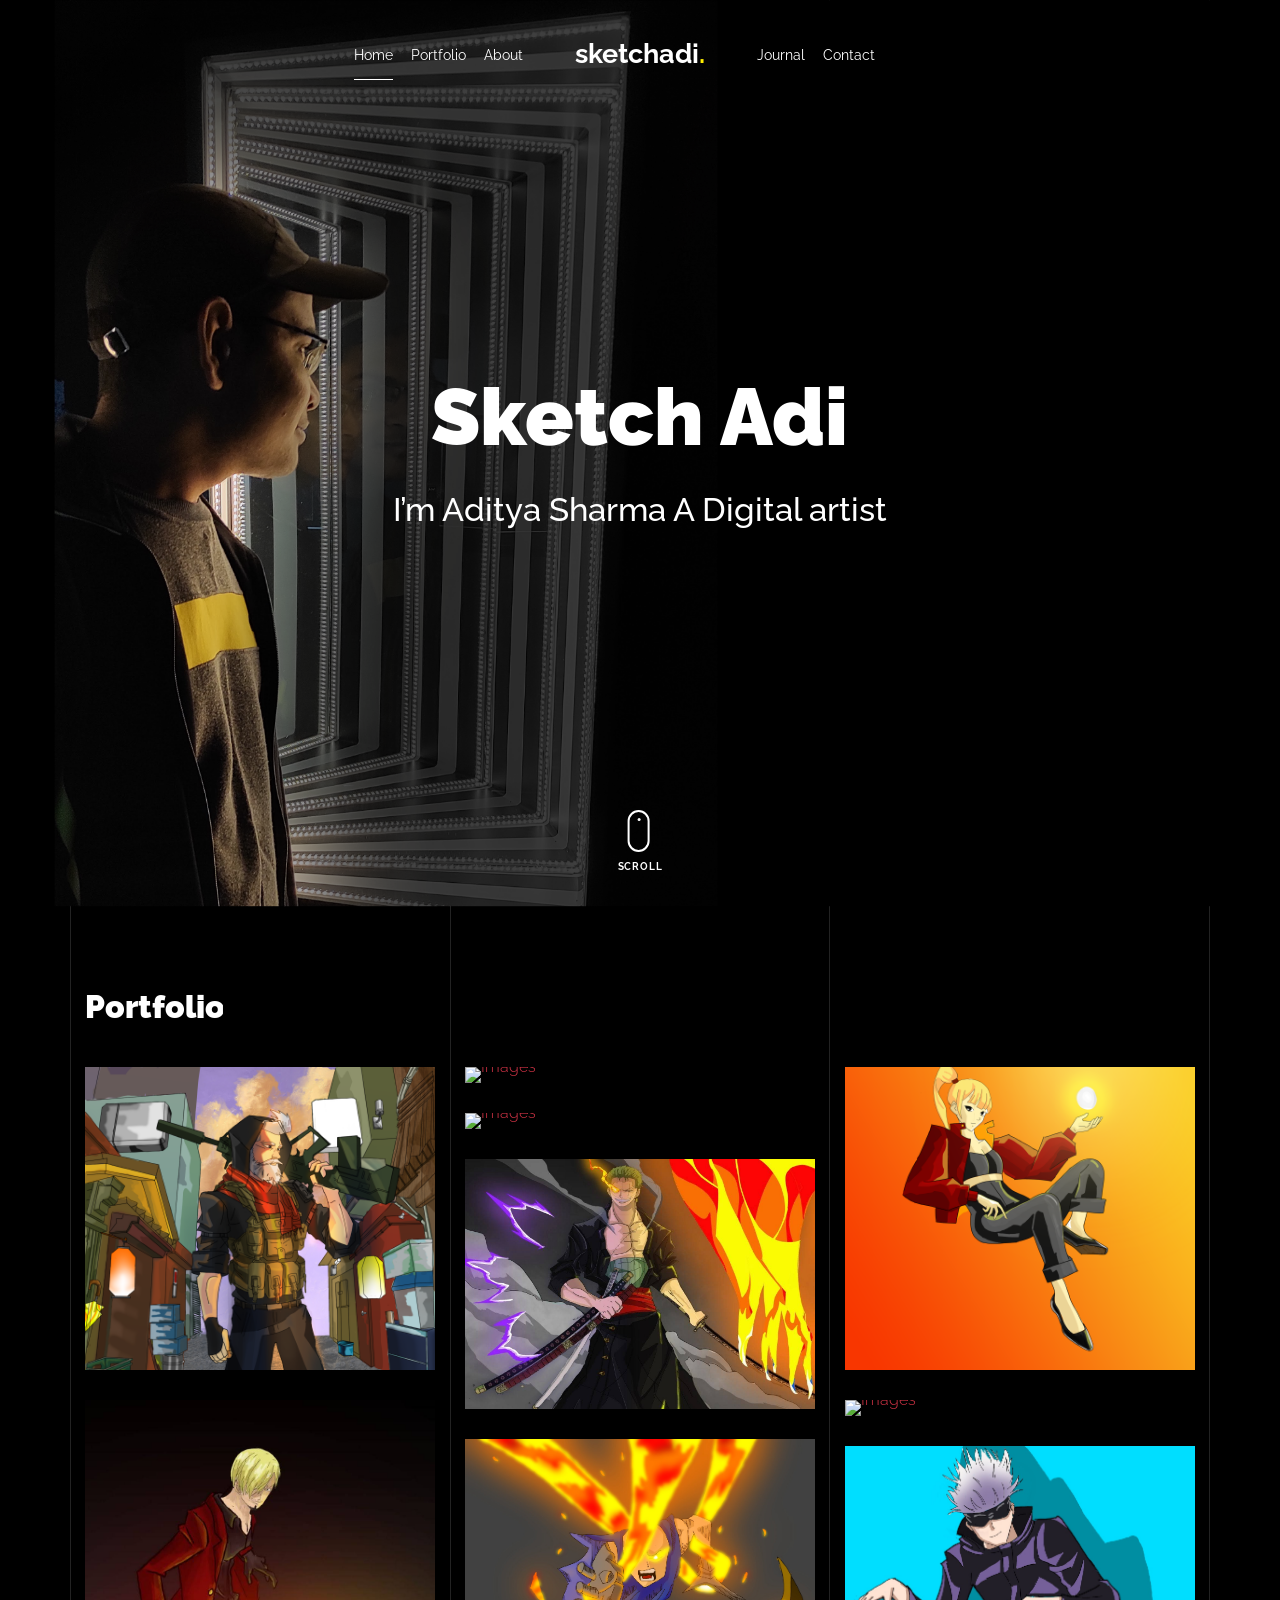
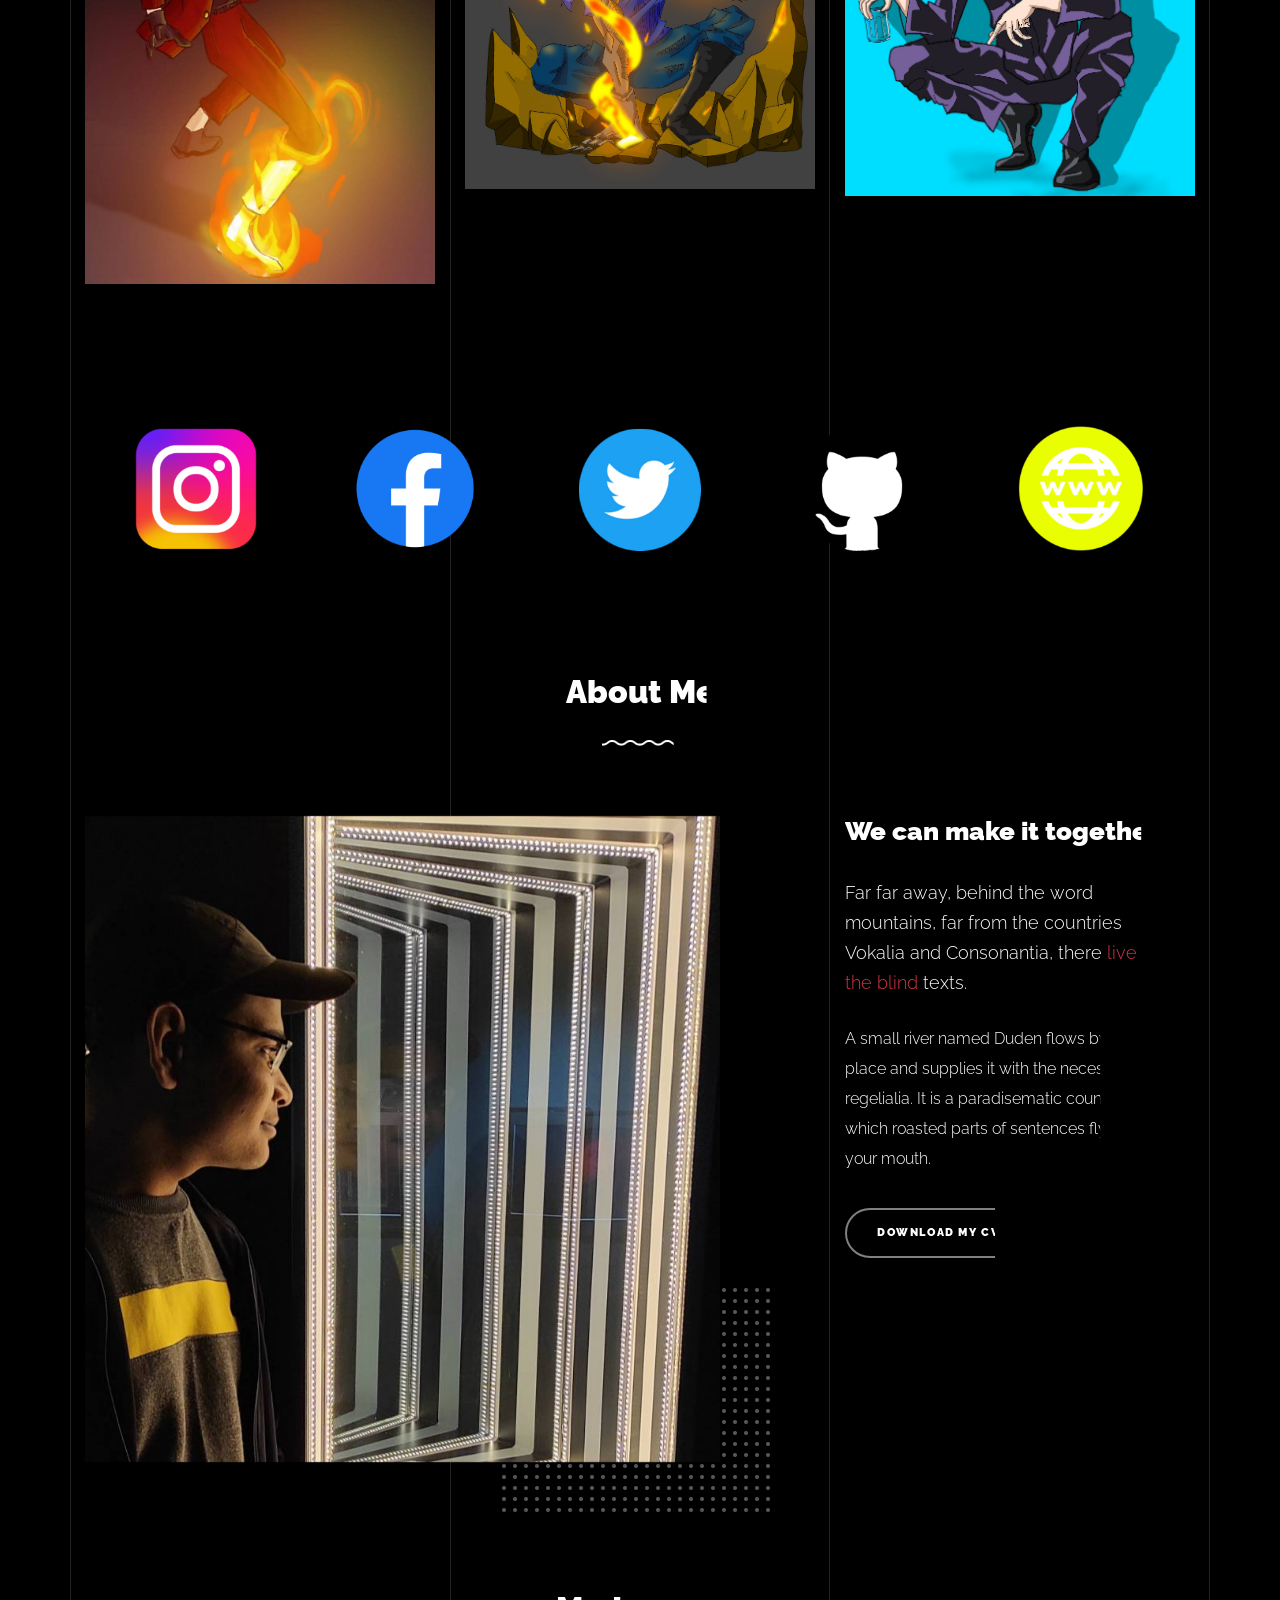
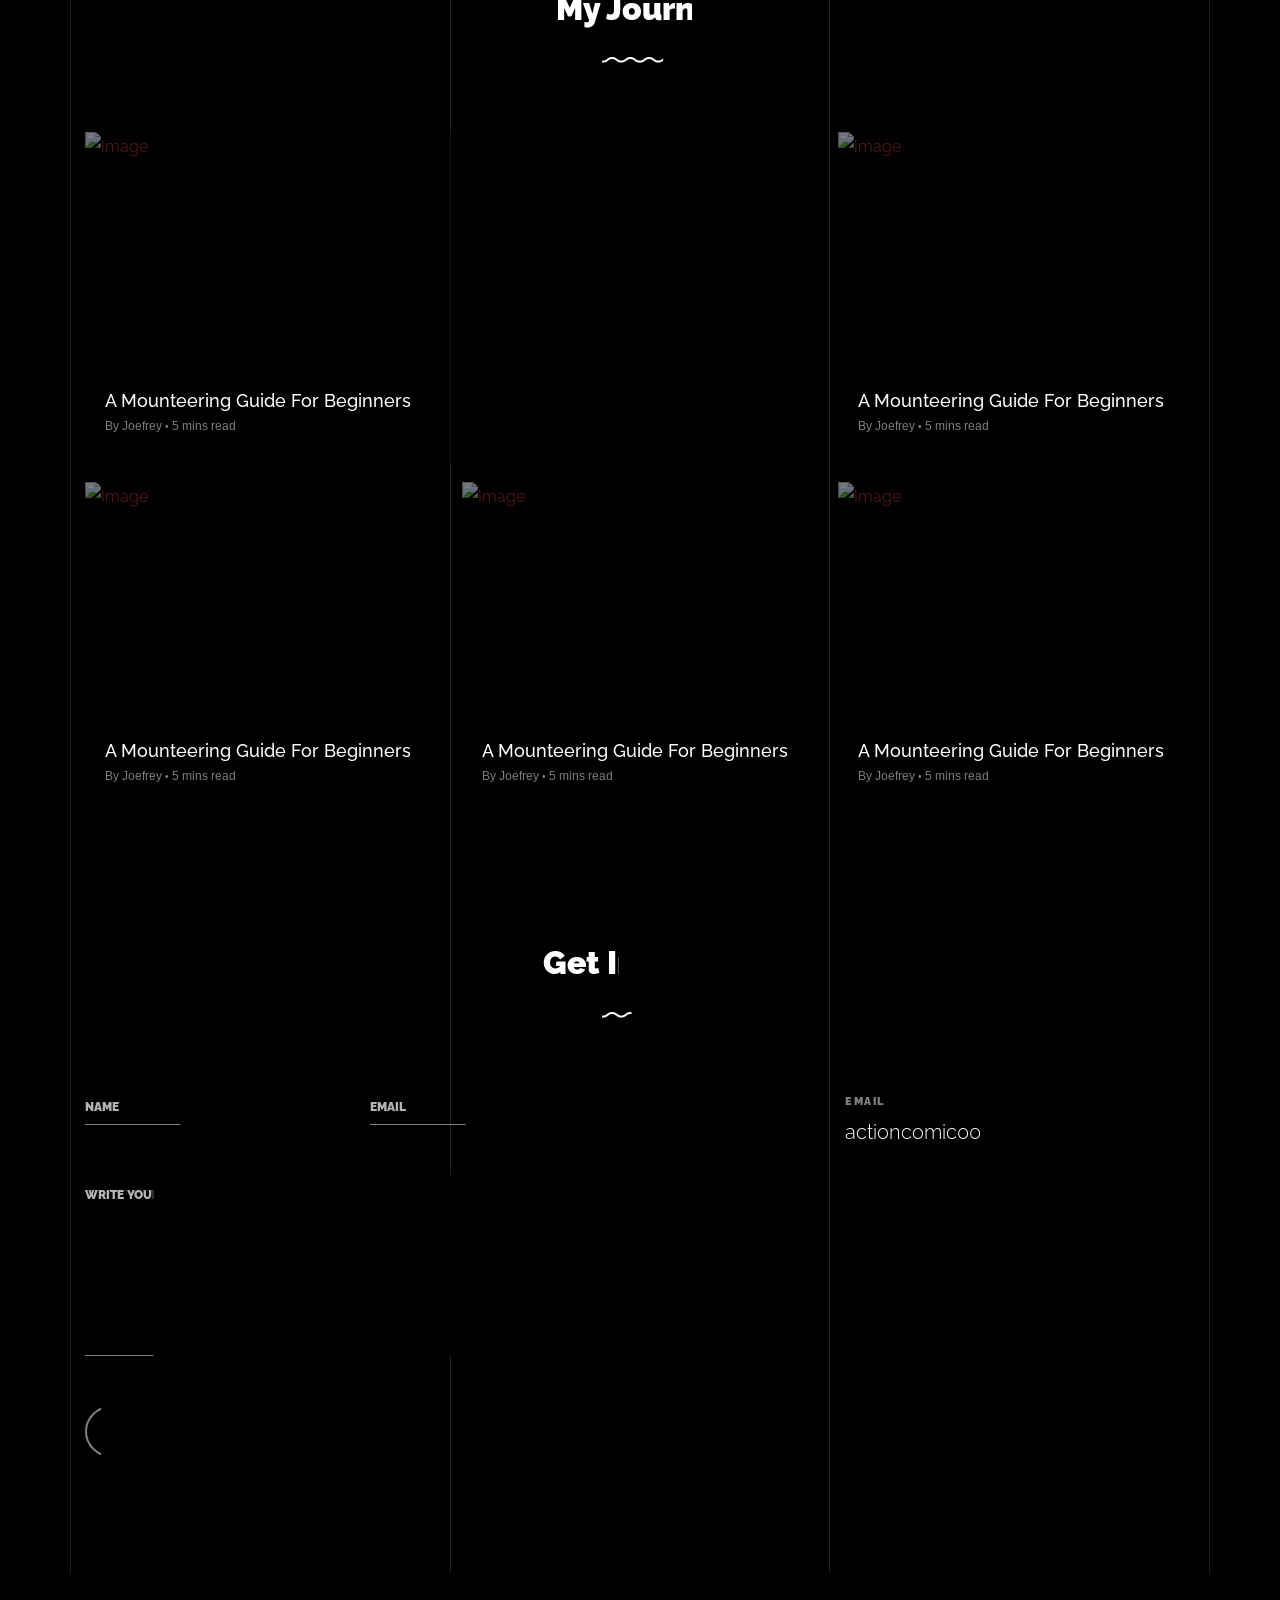
==== commit 0604448f: "day 2" ====
--- a/index.html
+++ b/index.html
@@ -77,16 +77,16 @@
                 </li>
                 <li><a href="#portfolio-section" class="nav-link">Portfolio</a></li>
                 <li><a href="#about-section" class="nav-link">About</a></li>
-                <li><a href="#services-section" class="nav-link">Services</a></li>
+                <!-- <li><a href="#services-section" class="nav-link">Services</a></li> -->
               </ul>
             </div>
             <div class="site-logo pos-absolute">
-              <a href="index.html" class="unslate_co--site-logo">Unfold<span>.</span></a>
+              <a href="index.html" class="unslate_co--site-logo">sketchadi<span>.</span></a>
             </div>
             <div class="col-md-5 text-right text-lg-left">
               <ul class="site-nav-ul js-clone-nav text-left d-none d-lg-inline-block">
-                <li><a href="#skills-section" class="nav-link">Skills</a></li>
-                <li><a href="#testimonial-section" class="nav-link">Testimonial</a></li>
+                <!-- <li><a href="#skills-section" class="nav-link">Skills</a></li> -->
+                <!-- <li><a href="#testimonial-section" class="nav-link">Testimonial</a></li> -->
                 <li><a href="#journal-section" class="nav-link">Journal</a></li>
                 <li><a href="#contact-section" class="nav-link">Contact</a></li>
               </ul>
@@ -107,8 +107,8 @@
           <div class="row align-items-center">
               
             <div class="col-md-7 mx-auto text-center">
-              <h1 class="heading gsap-reveal-hero">Unfold</h1>
-              <h2 class="subheading gsap-reveal-hero">I’m Glenn Chapman Hoyer A Product Designer Based In San Francisco</h2>
+              <h1 class="heading gsap-reveal-hero">Sketch Adi</h1>
+              <h2 class="subheading gsap-reveal-hero">I’m Aditya Sharma A Digital artist</h2>
             </div>
 
           </div>
@@ -155,7 +155,7 @@
             
             <div id="posts" class="row gutter-isotope-item">
               <div class="item web branding col-sm-6 col-md-6 col-lg-4 isotope-mb-2">
-                <a href="images/day1.png" class="portfolio-item isotope-item gsap-reveal-img" data-fancybox="gallery" data-caption="Watch">
+                <a href="images/day3.png" class="portfolio-item isotope-item gsap-reveal-img" data-fancybox="gallery" data-caption="Watch">
                     <div class="overlay">
                       <span class="wrap-icon icon-link2"></span>
                       <div class="portfolio-item-content">
@@ -163,7 +163,7 @@
                         <p>web, branding</p>
                       </div>
                     </div>
-                    <img src="images/day1.png" class="lazyload  img-fluid" alt="Images" />
+                    <img src="images/day3.png" class="lazyload  img-fluid" alt="Images" />
                   </a>
               </div>
               <div class="item branding packaging illustration col-sm-6 col-md-6 col-lg-4 isotope-mb-2 ">
@@ -285,17 +285,35 @@
         <div class="container">
           <div class="owl-carousel logo-slider">
             <div class="logo-v1 gsap-reveal">
-              <img src="images/logo-google.png" alt="Image" class="img-fluid">
-            </div>
+              <a href="https://www.instagram.com/aditya_sketch/" target="_blank">
+              <img src="images/1instagram.png" alt="Image" class="img-fluid">
+            </a>
+            </div>
+
             <div class="logo-v1 gsap-reveal">
-              <img src="images/logo-puma.png" alt="Image" class="img-fluid">
-            </div>
+              <a href="https://www.facebook.com/SketchAdi" target="_blank">
+              <img src="images/1fb.png" alt="Image" class="img-fluid">
+            </a>
+            </div>
+
             <div class="logo-v1 gsap-reveal">
-              <img src="images/logo-paypal.png" alt="Image" class="img-fluid">
-            </div>
+              <a href="https://twitter.com/SketchAdi" target="_blank">
+              <img src="images/1twitter.png" alt="Image" class="img-fluid">
+            </a>
+            </div>
+
             <div class="logo-v1 gsap-reveal">
-              <img src="images/logo-adobe.png" alt="Image" class="img-fluid">
-            </div>
+              <a href="https://github.com/Aditya-aot" target="_blank">
+              <img src="images/1github.png" alt="Image" class="img-fluid">
+            </a>
+            </div>
+
+            <div class="logo-v1 gsap-reveal">
+              <a href="https://www.sketchadi.com/" target="_blank">
+              <img src="images/1website.png" alt="Image" class="img-fluid">
+            </a>
+            </div>
+            
           </div>
         </div>
       </div>
@@ -328,7 +346,7 @@
         </div>
       </div>
 
-      <div class="unslate_co--section" id="services-section">
+      <!-- <div class="unslate_co--section" id="services-section">
         <div class="container">
 
           <div class="section-heading-wrap text-center mb-5">
@@ -447,7 +465,7 @@
       </div>
       <!-- END .counter -->
 
-      <div class="unslate_co--section" id="testimonial-section">
+      <!-- <div class="unslate_co--section" id="testimonial-section">
         <div class="container">
           <div class="section-heading-wrap text-center mb-5">
             <h2 class="heading-h2 text-center divider"><span class="gsap-reveal">My Happy Clients</span></h2>
@@ -509,7 +527,7 @@
           </div>
         </div>
 
-      </div>
+      </div> -->
       <!-- END testimonial -->
 
       <div class="unslate_co--section" id="journal-section">
@@ -639,16 +657,16 @@
               <div class="contact-info-v1">
                 <div class="gsap-reveal d-block">
                   <span class="d-block contact-info-label">Email</span>
-                  <a href="#" class="contact-info-val">info@yourdomain.com</a>
-                </div>
-                <div class="gsap-reveal d-block">
+                  <a href="#" class="contact-info-val">actioncomic002@gmail.com</a>
+                </div>
+                <!-- <div class="gsap-reveal d-block">
                   <span class="d-block contact-info-label">Phone</span>
                   <a href="#" class="contact-info-val">+12 345 6789 012</a>
-                </div>
-                <div class="gsap-reveal d-block">
+                </div> -->
+                <!-- <div class="gsap-reveal d-block">
                   <span class="d-block contact-info-label">Address</span>
                   <address class="contact-info-val">273 South Riverview Rd. <br> New York, NY 10011</address>
-                </div>
+                </div> -->
               </div>
             </div>
 
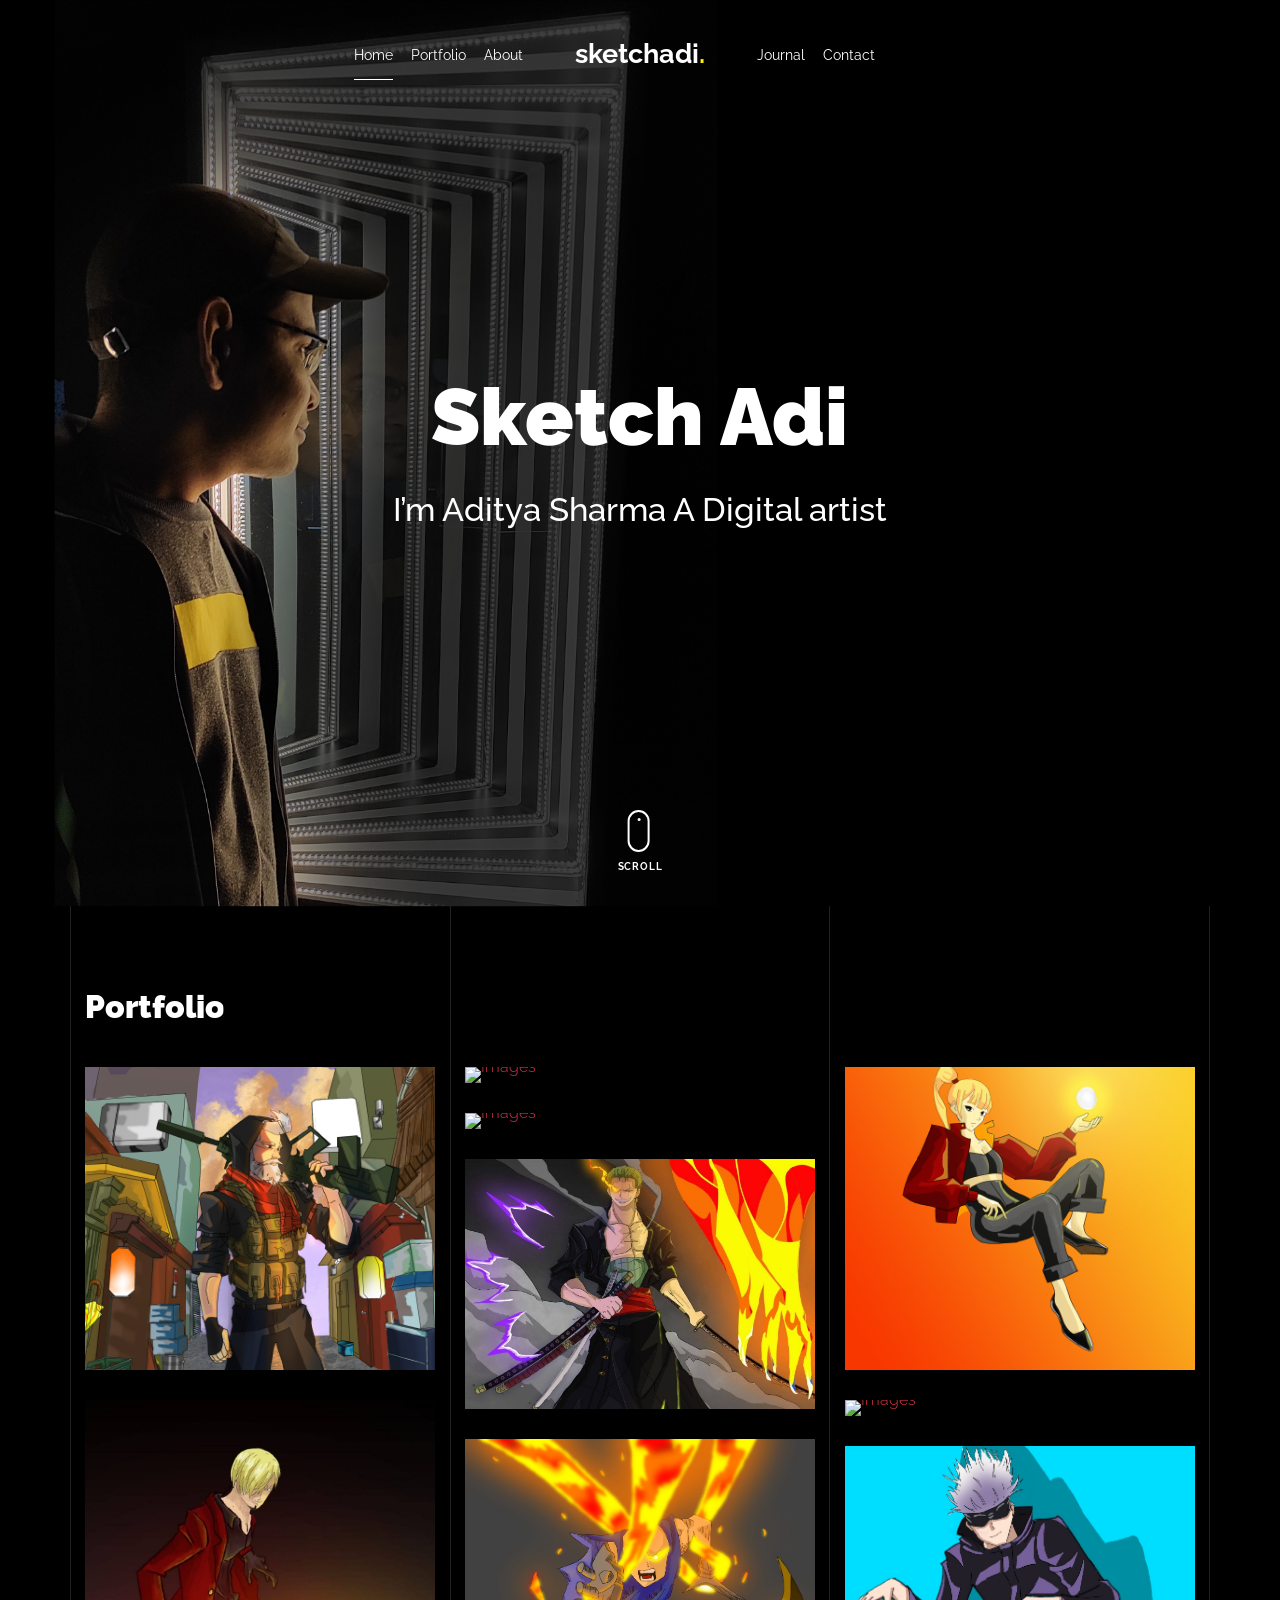
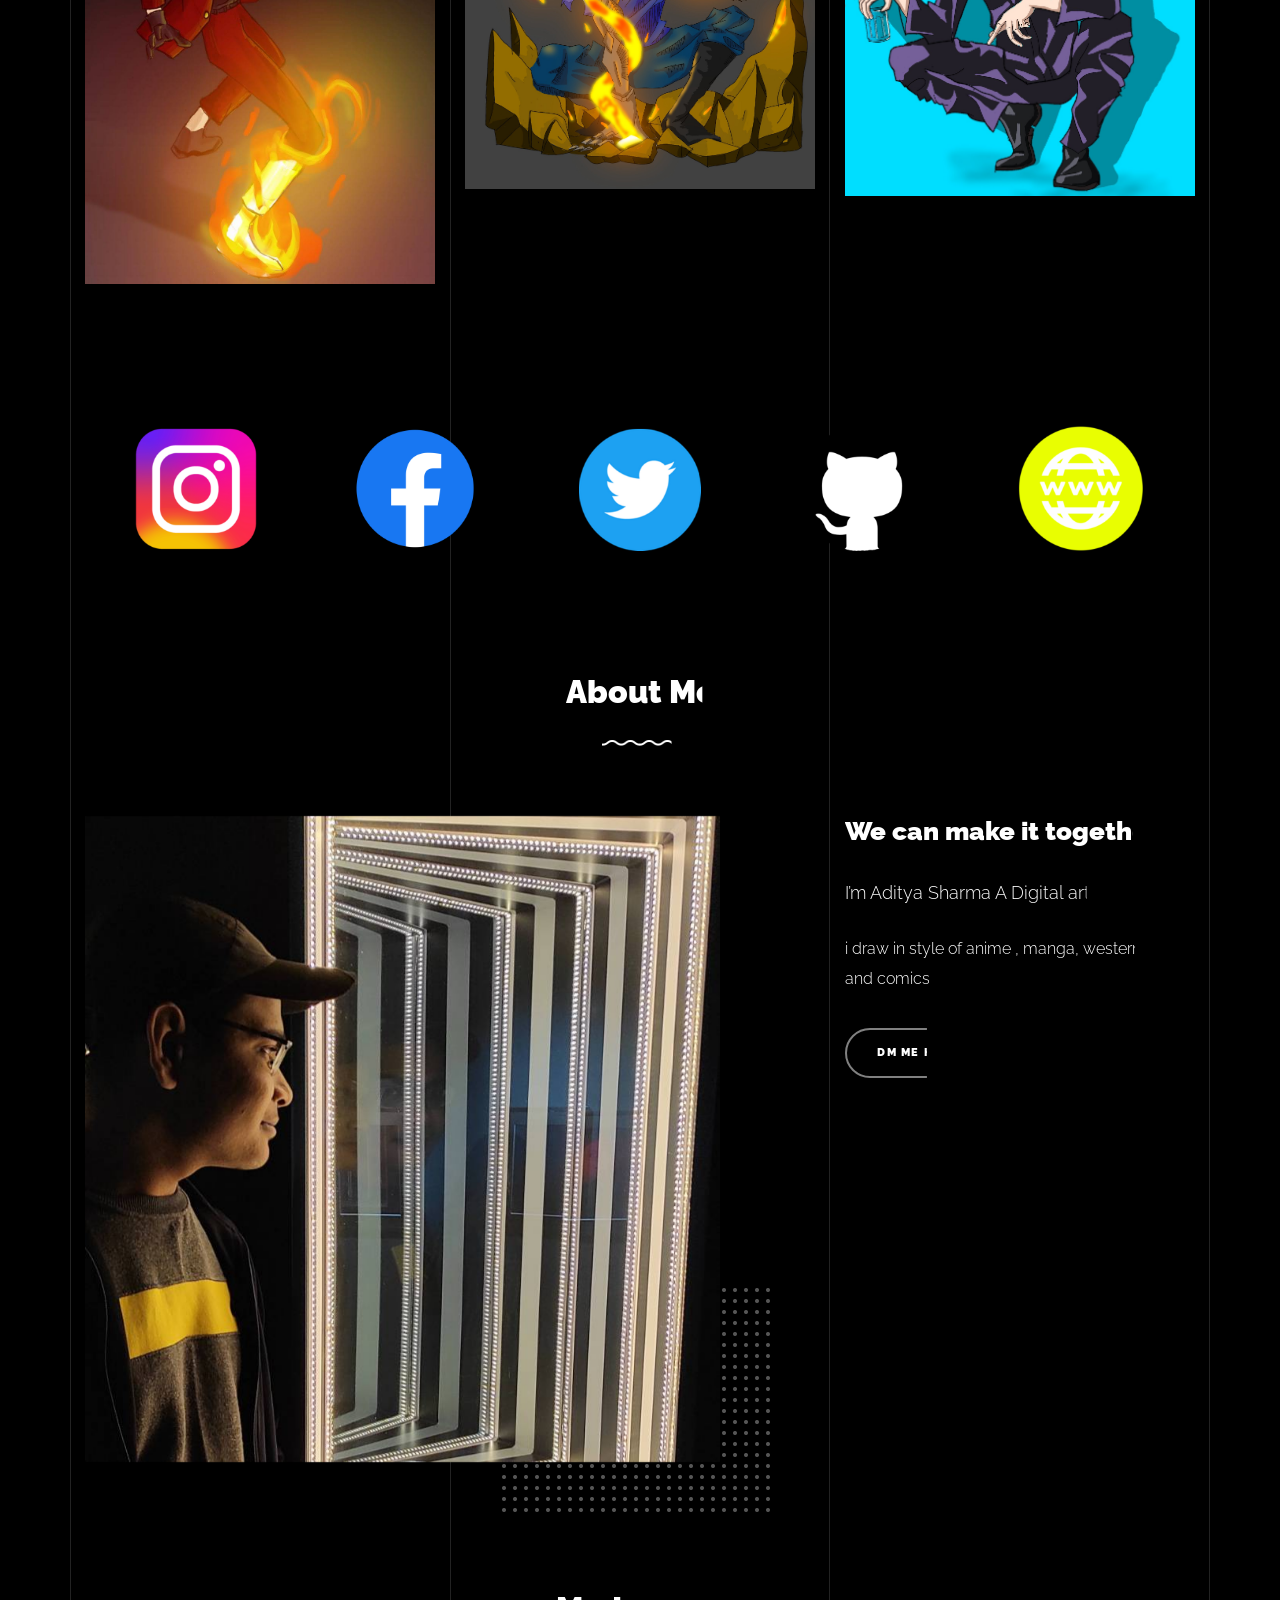
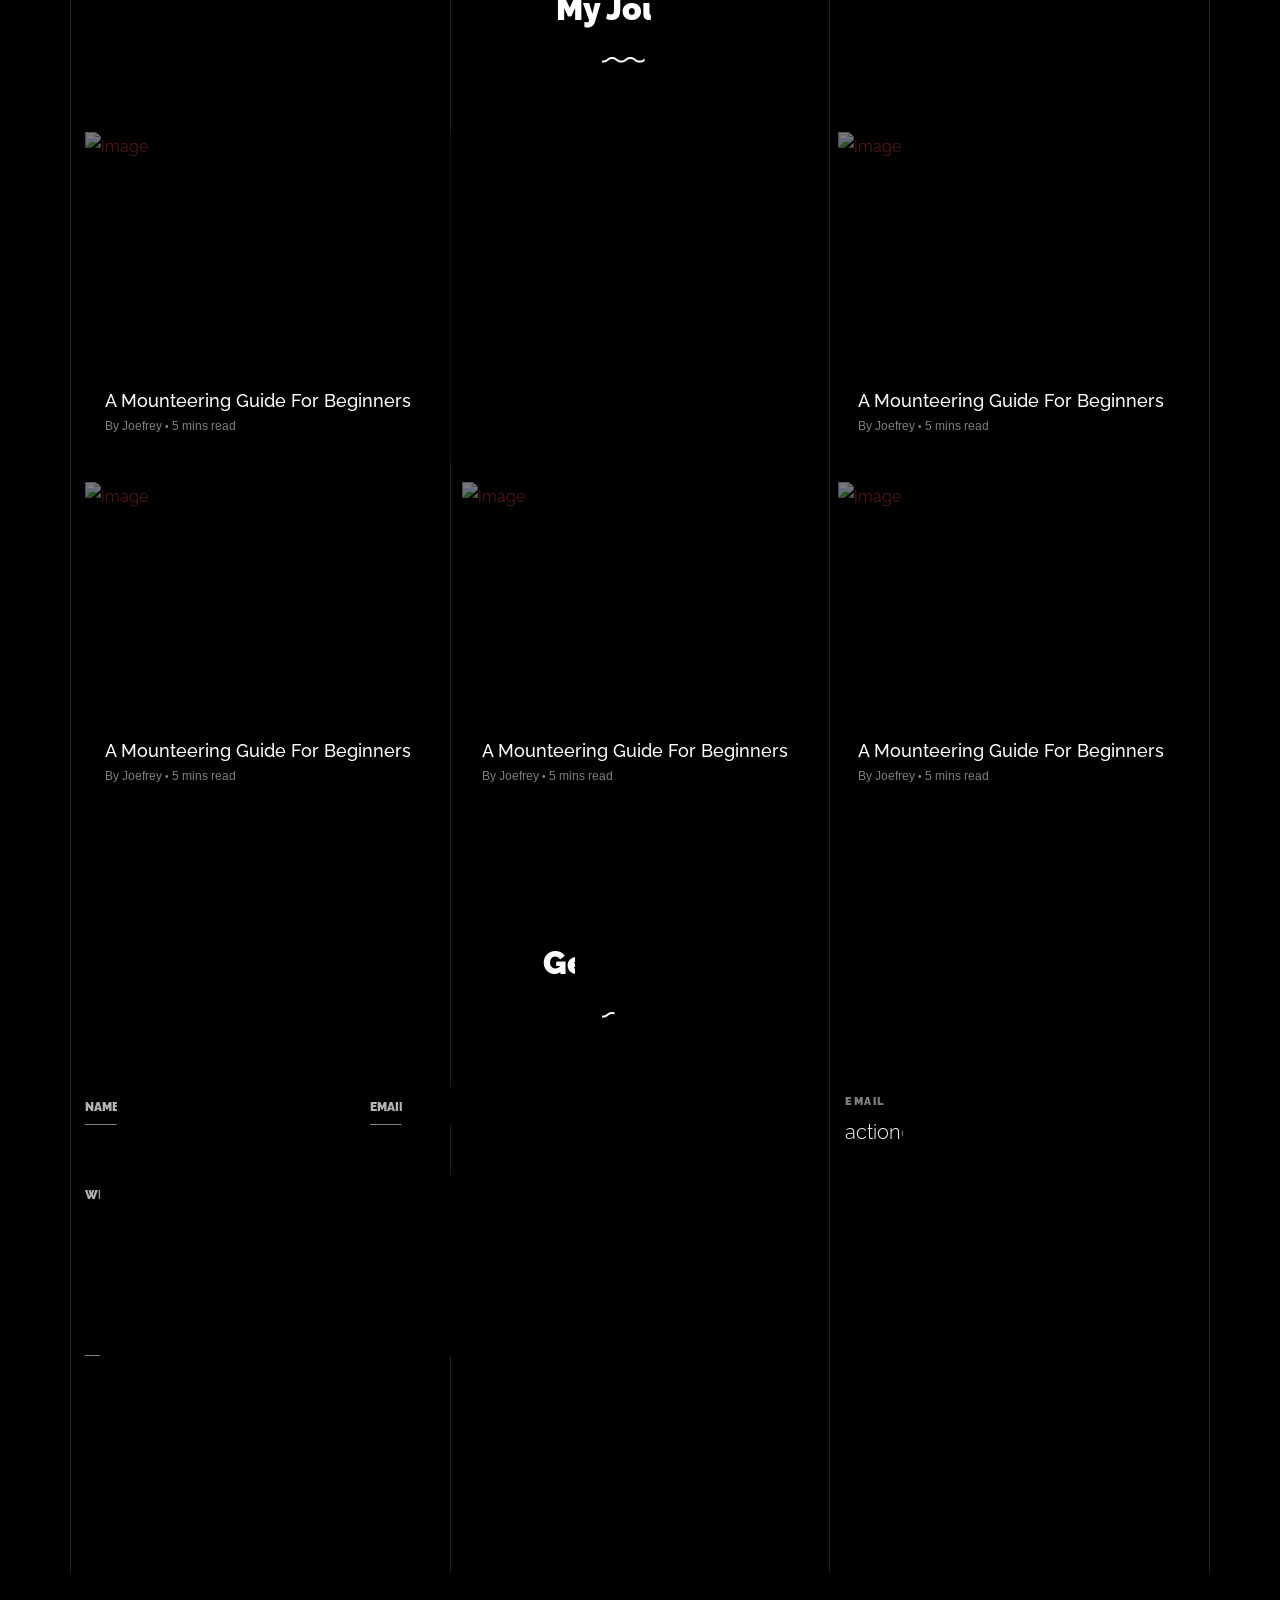
==== commit ee40fa09: "day 3" ====
--- a/index.html
+++ b/index.html
@@ -1,7 +1,7 @@
 <!doctype html>
 <html lang="en">
   <head>
-    <title>Unfold &mdash; A onepage portfolio HTML template by Colorlib</title>
+    <title>Art SketchAdi</title>
     <meta charset="utf-8">
     <meta name="viewport" content="width=device-width, initial-scale=1, shrink-to-fit=no">
 
@@ -155,11 +155,11 @@
             
             <div id="posts" class="row gutter-isotope-item">
               <div class="item web branding col-sm-6 col-md-6 col-lg-4 isotope-mb-2">
-                <a href="images/day3.png" class="portfolio-item isotope-item gsap-reveal-img" data-fancybox="gallery" data-caption="Watch">
+                <a href="images/day3.png" class="portfolio-item isotope-item gsap-reveal-img" data-fancybox="gallery" data-caption="Street">
                     <div class="overlay">
                       <span class="wrap-icon icon-link2"></span>
                       <div class="portfolio-item-content">
-                        <h3>Shoe Rebranding</h3>
+                        <h3>Street</h3>
                         <p>web, branding</p>
                       </div>
                     </div>
@@ -167,12 +167,12 @@
                   </a>
               </div>
               <div class="item branding packaging illustration col-sm-6 col-md-6 col-lg-4 isotope-mb-2 ">
-                <a href="images/day2.png" class="portfolio-item isotope-item gsap-reveal-img" data-fancybox="gallery" data-caption="Watch">
+                <a href="images/day2.png" class="portfolio-item isotope-item gsap-reveal-img" data-fancybox="gallery" data-caption="chainsaw Man">
                     <div class="overlay">
                       <span class="wrap-icon icon-link2"></span>
                       <div class="portfolio-item-content">
-                        <h3>Reworking</h3>
-                        <p>branding, packaging, illustration</p>
+                        <h3>chainsaw Man</h3>
+                        <p>Danji, branding, packaging, illustration</p>
                       </div>
                     </div>
                     <img src="images/day2.png" class="lazyload  img-fluid" alt="Images" />
@@ -180,11 +180,11 @@
               </div>
 
               <div class="item branding packaging col-sm-6 col-md-6 col-lg-4 isotope-mb-2">
-                <a href="images/f2 Light pose air.png" class="portfolio-item isotope-item gsap-reveal-img" data-fancybox="gallery" data-caption="Watch">
+                <a href="images/f2 Light pose air.png" class="portfolio-item isotope-item gsap-reveal-img" data-fancybox="gallery" data-caption="Modern Girl">
                     <div class="overlay">
                       <span class="wrap-icon icon-link2"></span>
                       <div class="portfolio-item-content">
-                        <h3>Modern Building</h3>
+                        <h3>Modern Girl</h3>
                         <p>branding, packaging</p>
                       </div>
                     </div>
@@ -194,11 +194,11 @@
 
               <div class="item web packaging col-sm-6 col-md-6 col-lg-4 isotope-mb-2">
 
-                <a href="images/chainsaw man 1.png" class="portfolio-item isotope-item gsap-reveal-img" data-fancybox="gallery" data-caption="Watch">
+                <a href="images/chainsaw man 1.png" class="portfolio-item isotope-item gsap-reveal-img" data-fancybox="gallery" data-caption="chainsaw Man">
                     <div class="overlay">
                       <span class="wrap-icon icon-photo2"></span>
                       <div class="portfolio-item-content">
-                        <h3>Watch</h3>
+                        <h3>chainsaw Man</h3>
                         <p>web, packaging</p>
                       </div>
                     </div>
@@ -208,11 +208,11 @@
               </div>
 
               <div class="item illustration packaging col-sm-6 col-md-6 col-lg-4 isotope-mb-2">
-                <a href="images/1zoro.jpg" class="portfolio-item isotope-item gsap-reveal-img" data-fancybox="gallery" data-caption="Shoe Rebranding">
+                <a href="images/1zoro.jpg" class="portfolio-item isotope-item gsap-reveal-img" data-fancybox="gallery" data-caption="Zoro">
                     <div class="overlay">
                       <span class="wrap-icon icon-photo2"></span>
                       <div class="portfolio-item-content">
-                        <h3>Shoe Rebranding</h3>
+                        <h3>Zoro </h3>
                         <p>illustration, packaging</p>
                       </div>
                     </div>
@@ -221,12 +221,12 @@
               </div>
 
              <div class="item illustration packaging col-sm-6 col-md-6 col-lg-4 isotope-mb-2">
-              <a href="images/1sanji.jpg" class="portfolio-item isotope-item gsap-reveal-img" data-fancybox="gallery" data-caption="Watch">
+              <a href="images/1sanji.jpg" class="portfolio-item isotope-item gsap-reveal-img" data-fancybox="gallery" data-caption="Sanji">
                 <div class="overlay">
                       <span class="wrap-icon icon-link2"></span>
                       <div class="portfolio-item-content">
-                        <h3>Reshape</h3>
-                        <p>web, branding</p>
+                        <h3>Sanji</h3>
+                        <p>one piece ,web, branding</p>
                       </div>
                     </div>
                     <img src="images/1sanji.jpg" class="lazyload  img-fluid" alt="Images" />
@@ -234,11 +234,11 @@
               </div>
 
               <div class="item branding packaging col-sm-6 col-md-6 col-lg-4 isotope-mb-2">
-                <a href="images/part 4 final.png" class="portfolio-item item-portrait isotope-item gsap-reveal-img " data-fancybox="gallery" data-caption="Modern Building">
+                <a href="images/part 4 final.png" class="portfolio-item item-portrait isotope-item gsap-reveal-img " data-fancybox="gallery" data-caption="robot">
                     <div class="overlay">
                       <span class="wrap-icon icon-photo2"></span>
                       <div class="portfolio-item-content">
-                        <h3>Modern Building</h3>
+                        <h3>robot</h3>
                         <p>branding, packaging</p>
                       </div>
                     </div>
@@ -247,11 +247,11 @@
               </div>
 
               <div class="item web branding col-sm-6 col-md-6 col-lg-4 isotope-mb-2">
-                <a href="images/adi video .mp4" class="portfolio-item isotope-item gsap-reveal-img" data-fancybox="gallery" data-caption="Showreel 2019">
+                <a href="images/adi video .mp4" class="portfolio-item isotope-item gsap-reveal-img" data-fancybox="gallery" data-caption="Fire Gold">
                     <div class="overlay">
                       <span class="wrap-icon icon-play_circle_filled"></span>
                       <div class="portfolio-item-content">
-                        <h3>Showreel 2019</h3>
+                        <h3>Fire Gold</h3>
                         <p>web, branding</p>
                       </div>
                     </div>
@@ -260,11 +260,11 @@
               </div>
 
               <div class="item web illustration col-sm-6 col-md-6 col-lg-4 isotope-mb-2">
-                <a href="images/2gojo.jpg" class="portfolio-item isotope-item gsap-reveal-img" data-fancybox="gallery" data-caption="Render Packaging">
+                <a href="images/2gojo.jpg" class="portfolio-item isotope-item gsap-reveal-img" data-fancybox="gallery" data-caption="Gojo">
                     <div class="overlay">
                       <span class="wrap-icon icon-photo2"></span>
                       <div class="portfolio-item-content">
-                        <h3>Render Packaging</h3>
+                        <h3>Gojo</h3>
                         <p>web, illustration</p>
                       </div>
                     </div>
@@ -338,9 +338,9 @@
             </div>
             <div class="col-lg-4 pr-lg-5">
               <h3 class="mb-4 heading-h3"><span class="gsap-reveal">We can make it together</span></h3>
-              <p class="lead gsap-reveal">Far far away, behind the word mountains, far from the countries Vokalia and Consonantia, there <a href="#">live the blind</a> texts. </p>
-              <p class="mb-4 gsap-reveal">A small river named Duden flows by their place and supplies it with the necessary regelialia. It is a paradisematic country, in which roasted parts of sentences fly into your mouth.</p>
-              <p class="gsap-reveal"><a href="#" class="btn btn-outline-pill btn-custom-light">Download my CV</a></p>
+              <p class="lead gsap-reveal">I’m Aditya Sharma A Digital artist  </p>
+              <p class="mb-4 gsap-reveal">i draw in style of anime , manga, western and comics </p>
+              <p class="gsap-reveal"><a href="https://www.instagram.com/aditya_sketch/" class="btn btn-outline-pill btn-custom-light">DM me here</a></p>
             </div>
           </div>
         </div>
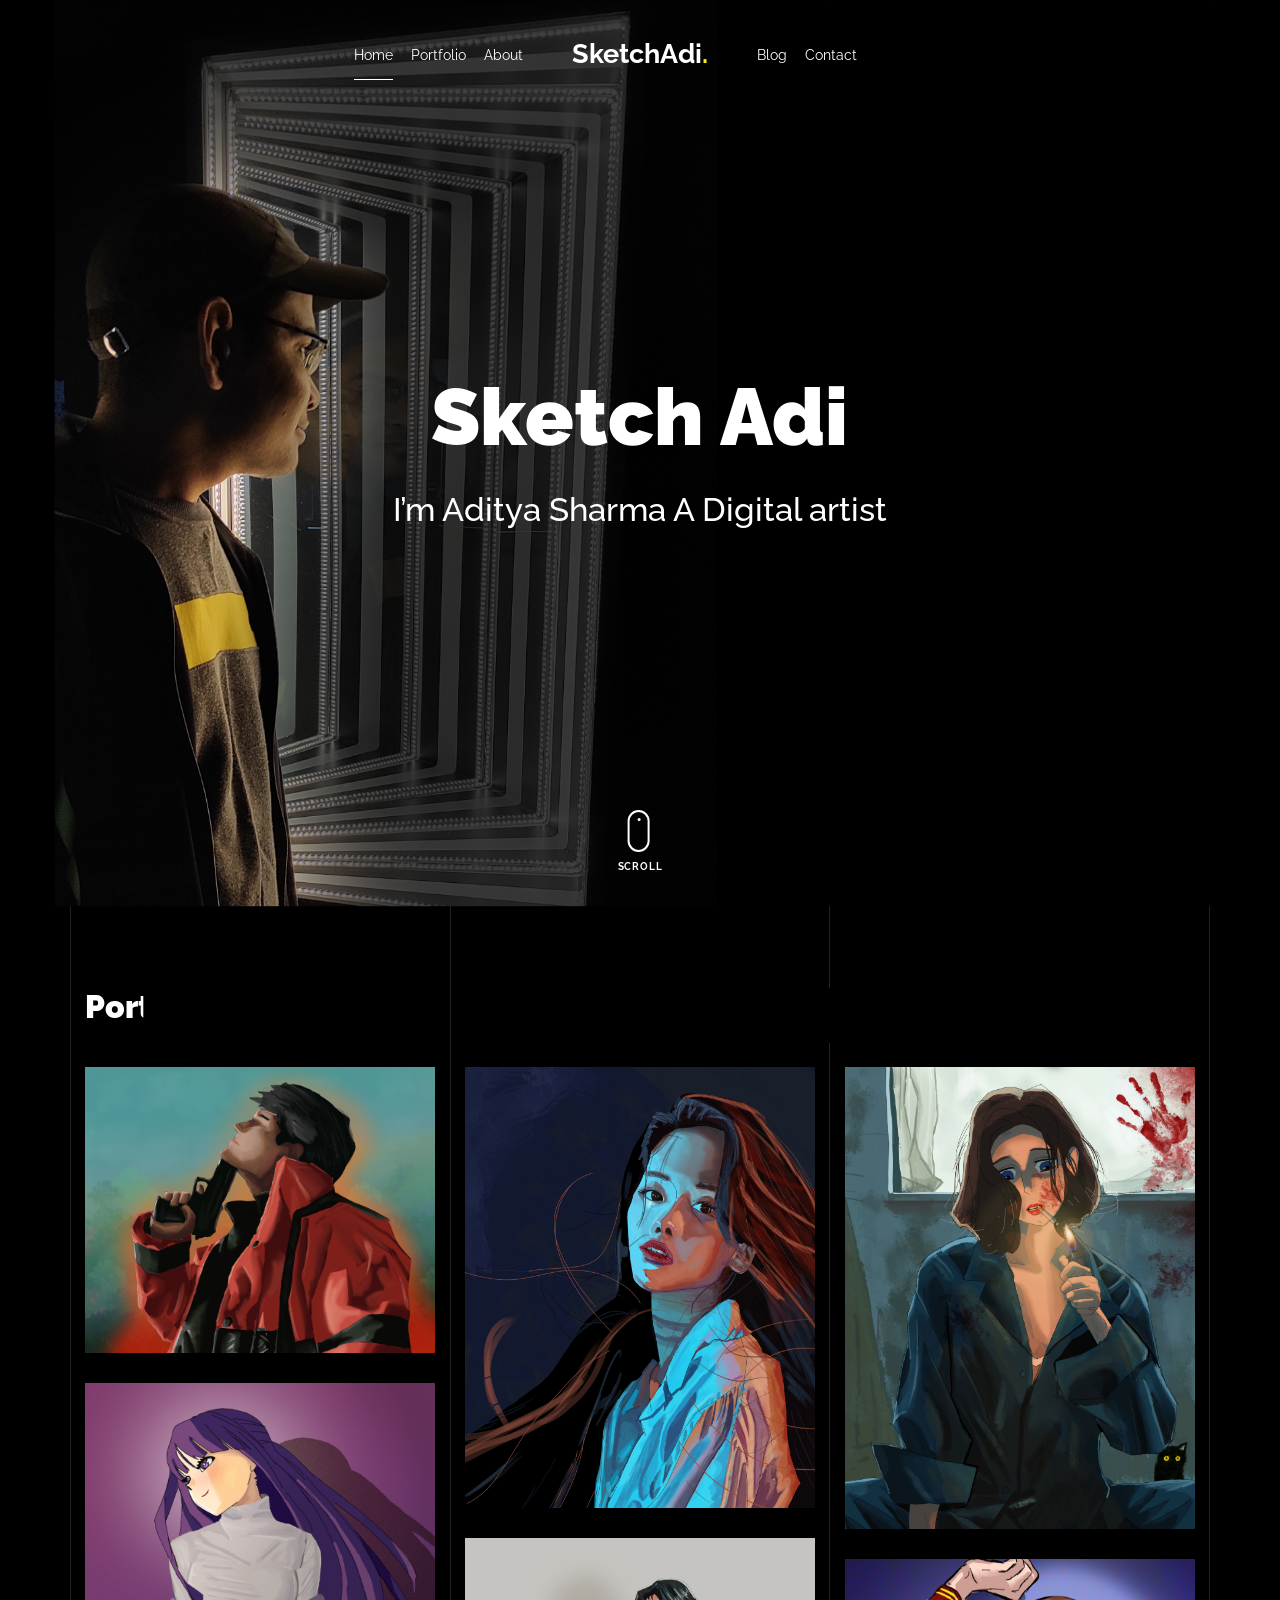
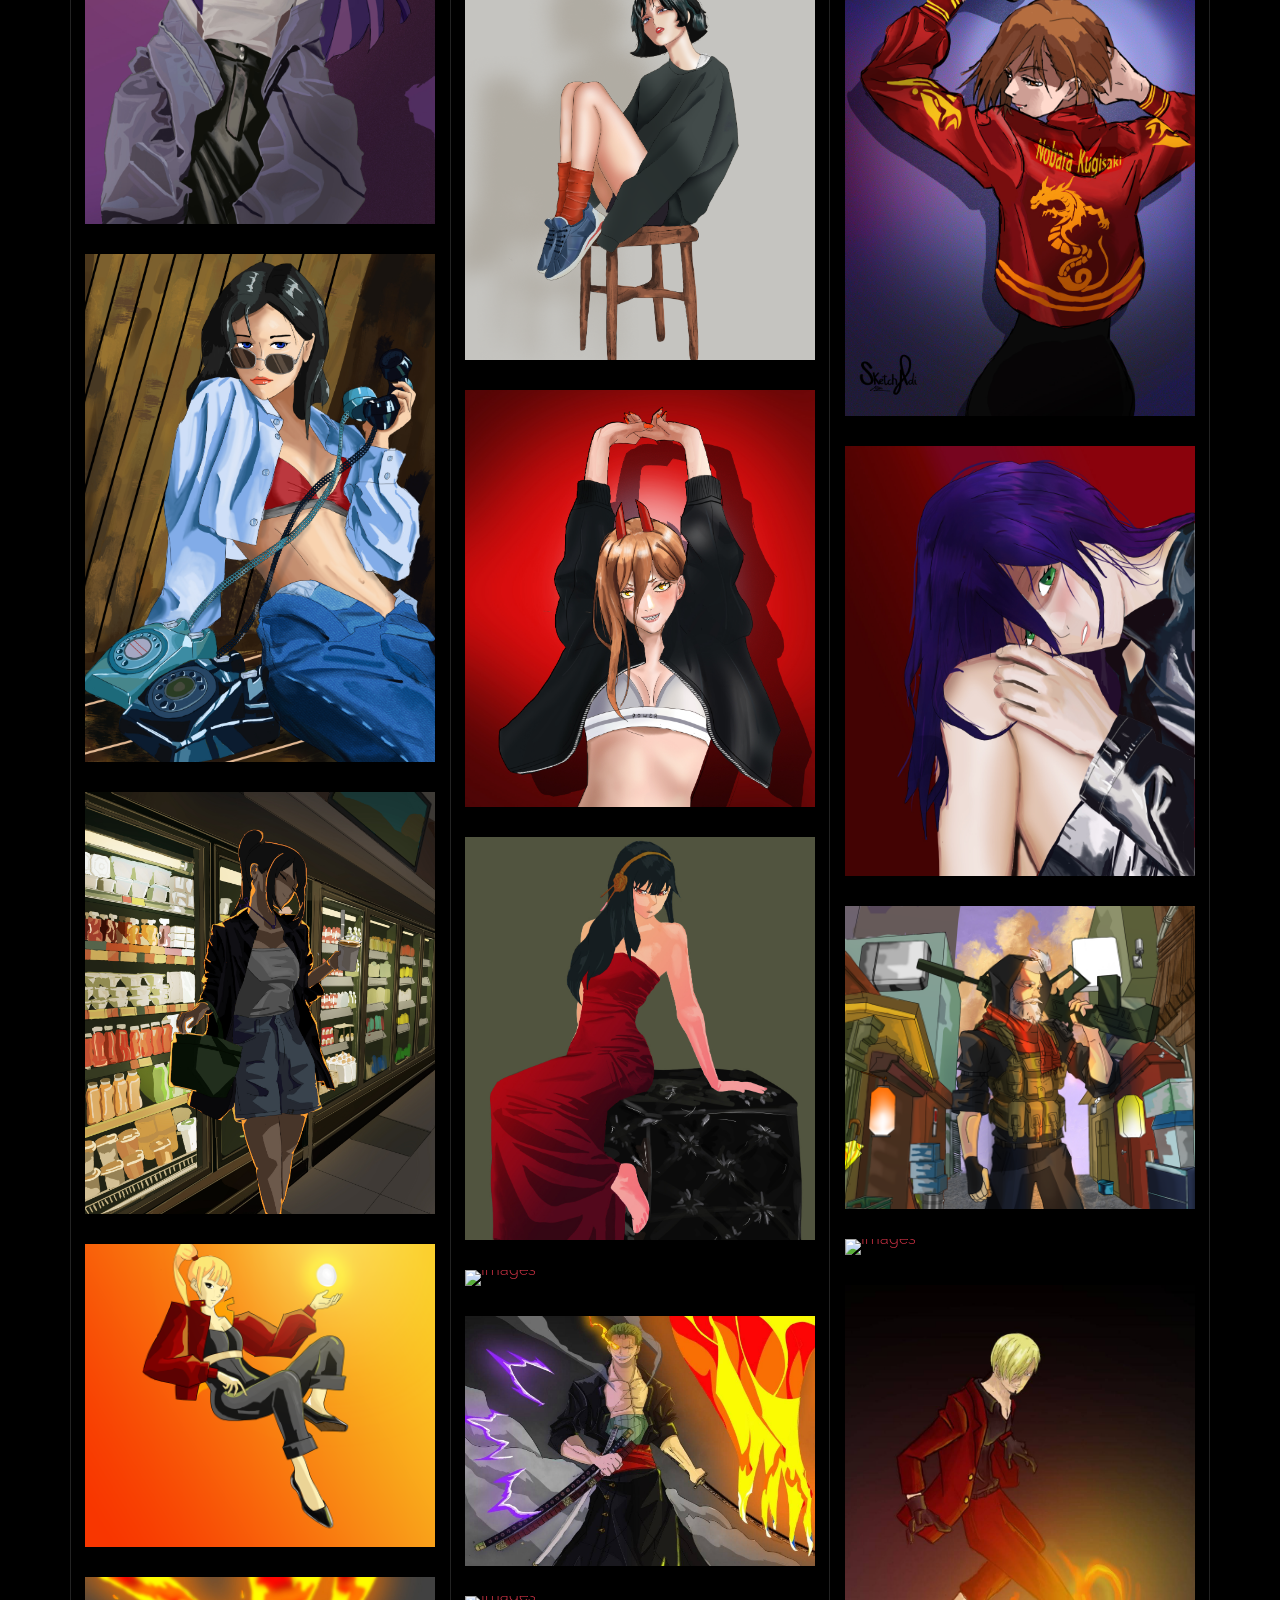
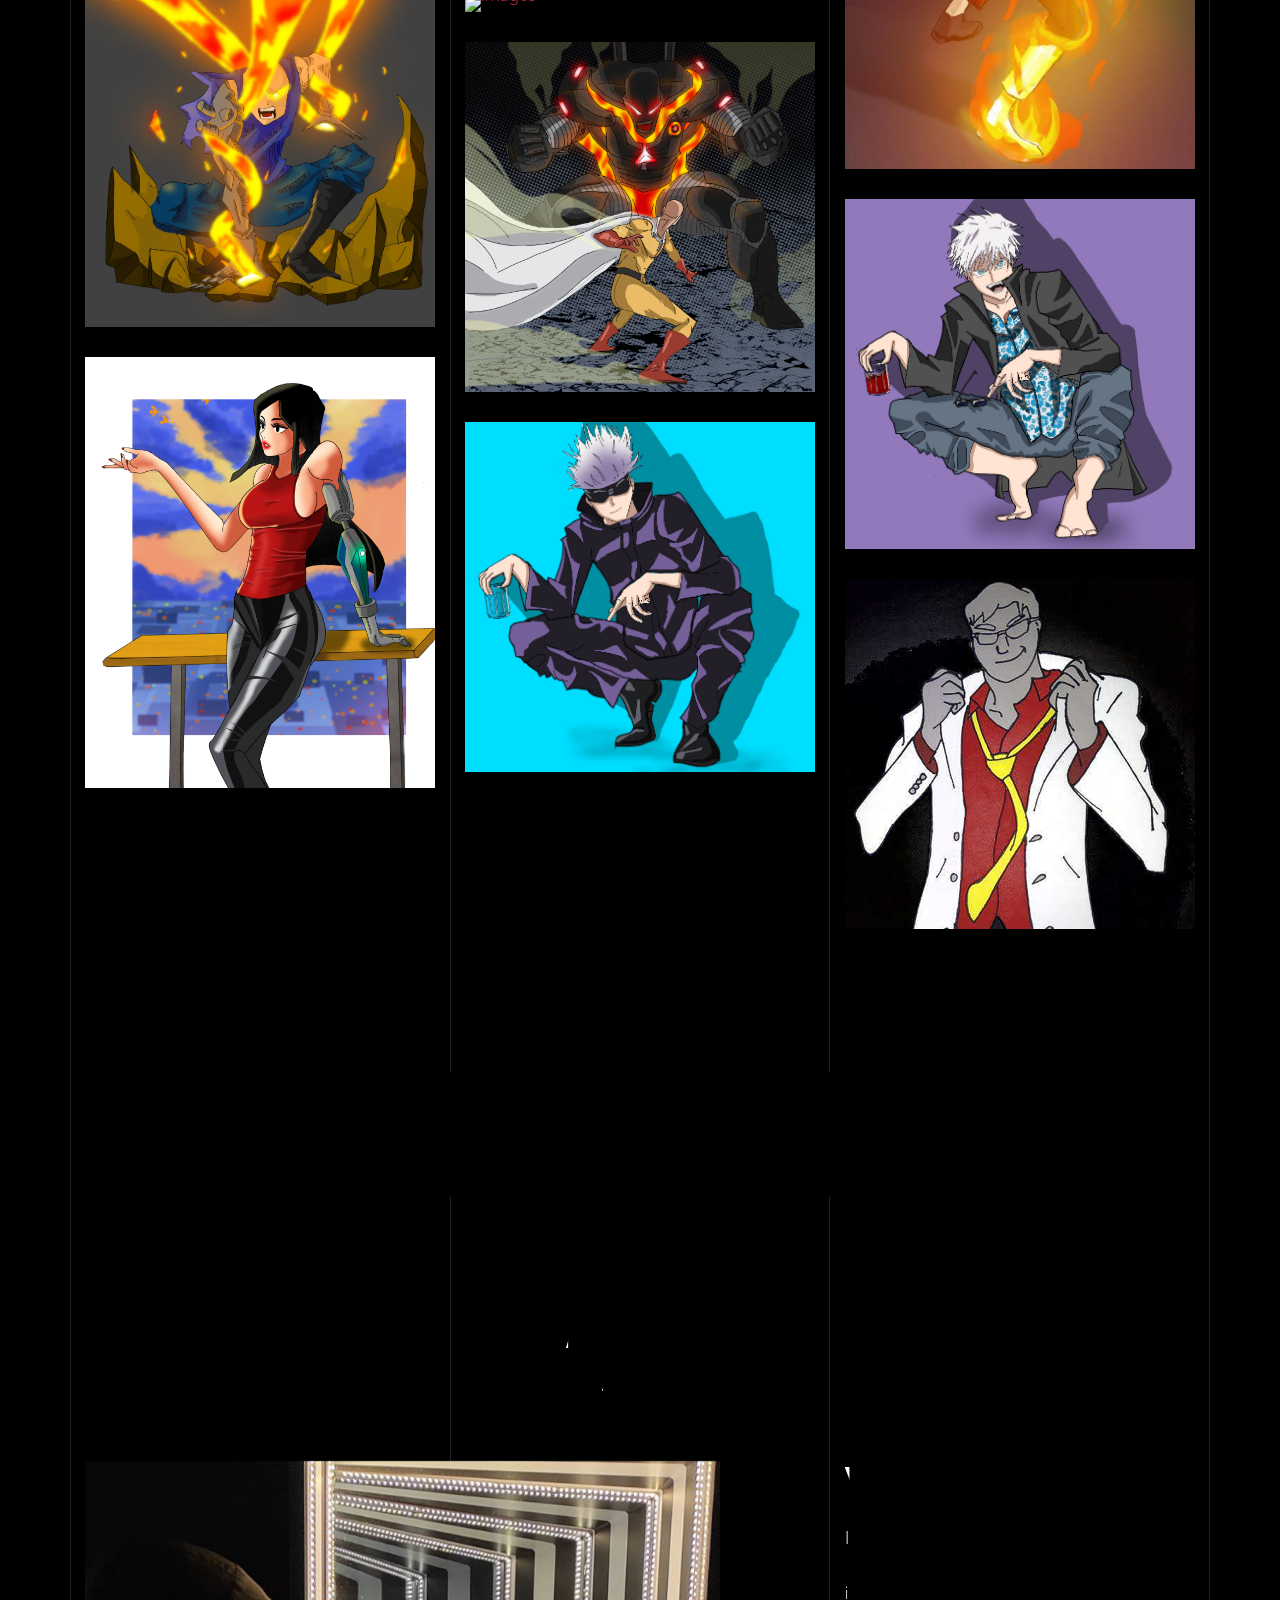
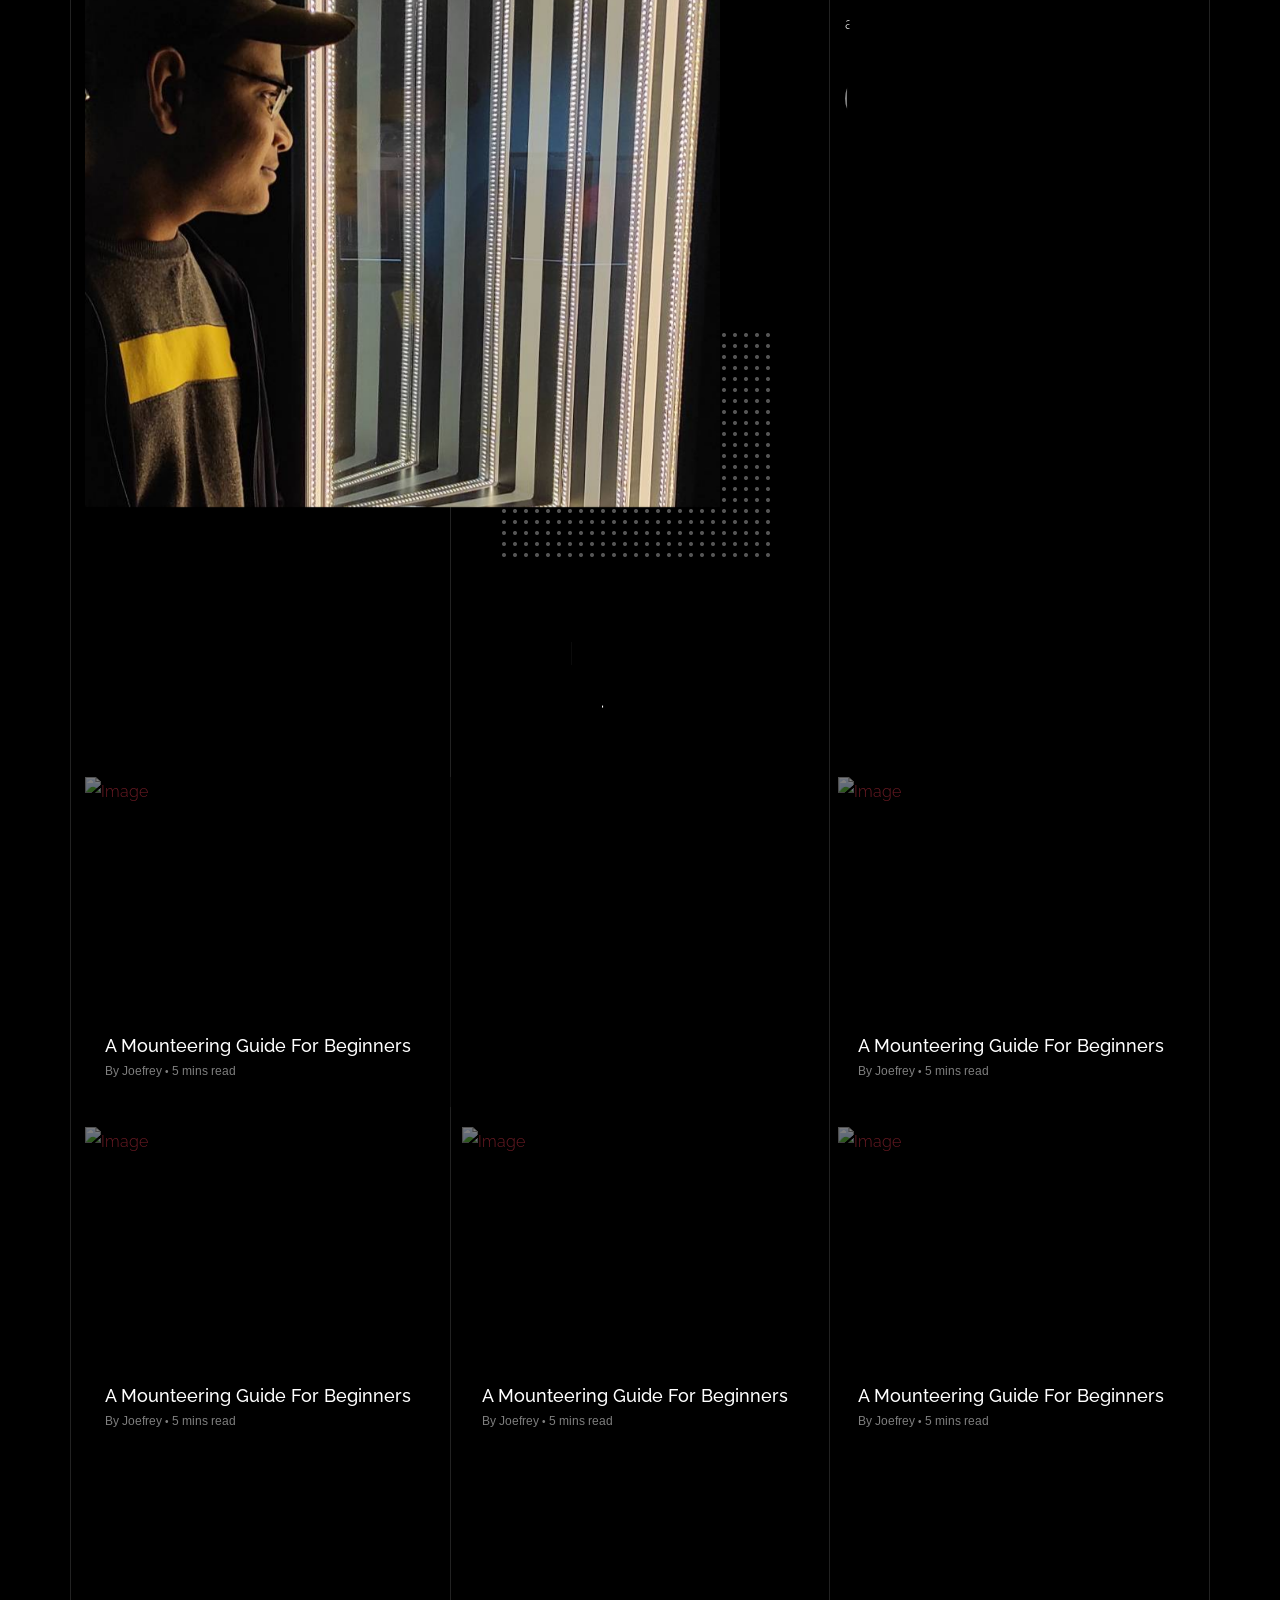
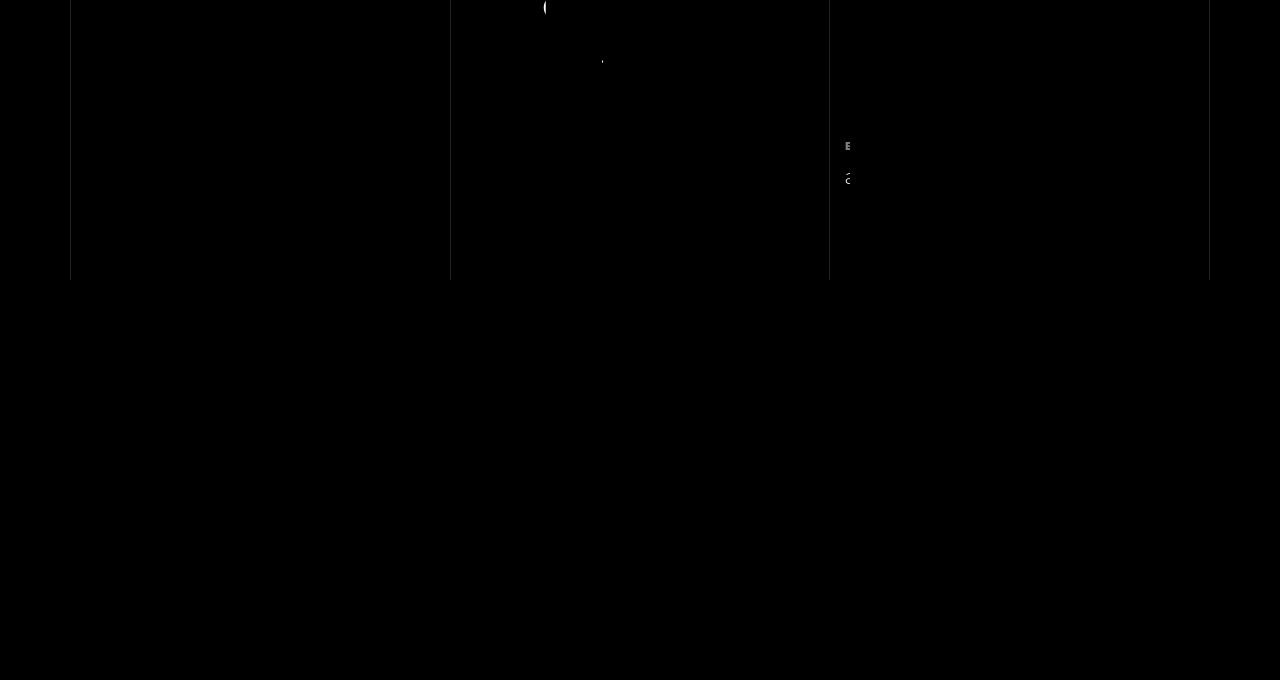
==== commit 46060557: "new art added of 2025" ====
--- a/index.html
+++ b/index.html
@@ -81,13 +81,13 @@
               </ul>
             </div>
             <div class="site-logo pos-absolute">
-              <a href="index.html" class="unslate_co--site-logo">sketchadi<span>.</span></a>
+              <a href="index.html" class="unslate_co--site-logo">SketchAdi<span>.</span></a>
             </div>
             <div class="col-md-5 text-right text-lg-left">
               <ul class="site-nav-ul js-clone-nav text-left d-none d-lg-inline-block">
                 <!-- <li><a href="#skills-section" class="nav-link">Skills</a></li> -->
                 <!-- <li><a href="#testimonial-section" class="nav-link">Testimonial</a></li> -->
-                <li><a href="#journal-section" class="nav-link">Journal</a></li>
+                <li><a href="#blog-section" class="nav-link">Blog</a></li>
                 <li><a href="#contact-section" class="nav-link">Contact</a></li>
               </ul>
 
@@ -138,7 +138,7 @@
             <div class="d-flex align-items-center mb-4 gsap-reveal gsap-reveal-filter">
               <h2 class="mr-auto heading-h2"><span class="gsap-reveal">Portfolio</span></h2>
 
-              <!-- <a href="#" class="text-white js-filter d-inline-block d-lg-none">Filter</a>
+               <a href="#" class="text-white js-filter d-inline-block d-lg-none">Filter</a>
               
               <div class="filter-wrap">
                 <div class="filter ml-auto" id="filters">
@@ -148,14 +148,15 @@
                   <a href="#" data-filter=".illustration">Illustration</a>
                   <a href="#" data-filter=".packaging">Packaging</a>
                 </div>
-              </div> -->
+              </div> 
             </div>
 
 
             
             <div id="posts" class="row gutter-isotope-item">
-              <div class="item web branding col-sm-6 col-md-6 col-lg-4 isotope-mb-2">
-                <a href="images/day3.png" class="portfolio-item isotope-item gsap-reveal-img" data-fancybox="gallery" data-caption="Street">
+          <!--############################# new  ######################################### -->
+    <div class="item web branding col-sm-6 col-md-6 col-lg-4 isotope-mb-2">
+                <a href="images/1 art.jpg" class="portfolio-item isotope-item gsap-reveal-img" data-fancybox="gallery" data-caption="Street">
                     <div class="overlay">
                       <span class="wrap-icon icon-link2"></span>
                       <div class="portfolio-item-content">
@@ -163,11 +164,11 @@
                         <p>web, branding</p>
                       </div>
                     </div>
-                    <img src="images/day3.png" class="lazyload  img-fluid" alt="Images" />
+                    <img src="images/1 art.jpg" class="lazyload  img-fluid" alt="Images" />
                   </a>
               </div>
               <div class="item branding packaging illustration col-sm-6 col-md-6 col-lg-4 isotope-mb-2 ">
-                <a href="images/day2.png" class="portfolio-item isotope-item gsap-reveal-img" data-fancybox="gallery" data-caption="chainsaw Man">
+                <a href="images/2 art.jpg" class="portfolio-item isotope-item gsap-reveal-img" data-fancybox="gallery" data-caption="chainsaw Man">
                     <div class="overlay">
                       <span class="wrap-icon icon-link2"></span>
                       <div class="portfolio-item-content">
@@ -175,12 +176,12 @@
                         <p>Danji, branding, packaging, illustration</p>
                       </div>
                     </div>
-                    <img src="images/day2.png" class="lazyload  img-fluid" alt="Images" />
+                    <img src="images/2 art.jpg" class="lazyload  img-fluid" alt="Images" />
                   </a>
               </div>
 
               <div class="item branding packaging col-sm-6 col-md-6 col-lg-4 isotope-mb-2">
-                <a href="images/f2 Light pose air.png" class="portfolio-item isotope-item gsap-reveal-img" data-fancybox="gallery" data-caption="Modern Girl">
+                <a href="images/3 art.jpg" class="portfolio-item isotope-item gsap-reveal-img" data-fancybox="gallery" data-caption="Modern Girl">
                     <div class="overlay">
                       <span class="wrap-icon icon-link2"></span>
                       <div class="portfolio-item-content">
@@ -188,13 +189,13 @@
                         <p>branding, packaging</p>
                       </div>
                     </div>
-                    <img src="images/f2 Light pose air.png" class="lazyload  img-fluid" alt="Images" />
+                    <img src="images/3 art.jpg" class="lazyload  img-fluid" alt="Images" />
                   </a>
               </div>
 
               <div class="item web packaging col-sm-6 col-md-6 col-lg-4 isotope-mb-2">
 
-                <a href="images/chainsaw man 1.png" class="portfolio-item isotope-item gsap-reveal-img" data-fancybox="gallery" data-caption="chainsaw Man">
+                <a href="images/4 art.jpg" class="portfolio-item isotope-item gsap-reveal-img" data-fancybox="gallery" data-caption="chainsaw Man">
                     <div class="overlay">
                       <span class="wrap-icon icon-photo2"></span>
                       <div class="portfolio-item-content">
@@ -202,13 +203,13 @@
                         <p>web, packaging</p>
                       </div>
                     </div>
-                    <img src="images/chainsaw man 1.png" class="lazyload  img-fluid" alt="Images" />
+                    <img src="images/4 art.jpg" class="lazyload  img-fluid" alt="Images" />
                   </a>
 
               </div>
 
               <div class="item illustration packaging col-sm-6 col-md-6 col-lg-4 isotope-mb-2">
-                <a href="images/1zoro.jpg" class="portfolio-item isotope-item gsap-reveal-img" data-fancybox="gallery" data-caption="Zoro">
+                <a href="images/5 art.jpg" class="portfolio-item isotope-item gsap-reveal-img" data-fancybox="gallery" data-caption="Zoro">
                     <div class="overlay">
                       <span class="wrap-icon icon-photo2"></span>
                       <div class="portfolio-item-content">
@@ -216,12 +217,12 @@
                         <p>illustration, packaging</p>
                       </div>
                     </div>
-                    <img src="images/1zoro.jpg" class="lazyload  img-fluid" alt="Images" />
+                    <img src="images/5 art.jpg" class="lazyload  img-fluid" alt="Images" />
                   </a>
               </div>
 
              <div class="item illustration packaging col-sm-6 col-md-6 col-lg-4 isotope-mb-2">
-              <a href="images/1sanji.jpg" class="portfolio-item isotope-item gsap-reveal-img" data-fancybox="gallery" data-caption="Sanji">
+              <a href="images/6 art.jpg" class="portfolio-item isotope-item gsap-reveal-img" data-fancybox="gallery" data-caption="Sanji">
                 <div class="overlay">
                       <span class="wrap-icon icon-link2"></span>
                       <div class="portfolio-item-content">
@@ -229,12 +230,12 @@
                         <p>one piece ,web, branding</p>
                       </div>
                     </div>
-                    <img src="images/1sanji.jpg" class="lazyload  img-fluid" alt="Images" />
+                    <img src="images/6 art.jpg" class="lazyload  img-fluid" alt="Images" />
                   </a>
               </div>
 
               <div class="item branding packaging col-sm-6 col-md-6 col-lg-4 isotope-mb-2">
-                <a href="images/part 4 final.png" class="portfolio-item item-portrait isotope-item gsap-reveal-img " data-fancybox="gallery" data-caption="robot">
+                <a href="images/7 art.jpg" class="portfolio-item item-portrait isotope-item gsap-reveal-img " data-fancybox="gallery" data-caption="robot">
                     <div class="overlay">
                       <span class="wrap-icon icon-photo2"></span>
                       <div class="portfolio-item-content">
@@ -242,12 +243,12 @@
                         <p>branding, packaging</p>
                       </div>
                     </div>
-                    <img src="images/part 4 final.png" class="lazyload  img-fluid" alt="Images" />
+                    <img src="images/7 art.jpg" class="lazyload  img-fluid" alt="Images" />
                   </a>
               </div>
 
               <div class="item web branding col-sm-6 col-md-6 col-lg-4 isotope-mb-2">
-                <a href="images/adi video .mp4" class="portfolio-item isotope-item gsap-reveal-img" data-fancybox="gallery" data-caption="Fire Gold">
+                <a href="images/8 art.jpg" class="portfolio-item isotope-item gsap-reveal-img" data-fancybox="gallery" data-caption="Fire Gold">
                     <div class="overlay">
                       <span class="wrap-icon icon-play_circle_filled"></span>
                       <div class="portfolio-item-content">
@@ -255,12 +256,12 @@
                         <p>web, branding</p>
                       </div>
                     </div>
-                    <img src="images/fire.jpg" class="lazyload  img-fluid" alt="Images" />
+                    <img src="images/8 art.jpg" class="lazyload  img-fluid" alt="Images" />
                   </a>
               </div>
 
               <div class="item web illustration col-sm-6 col-md-6 col-lg-4 isotope-mb-2">
-                <a href="images/2gojo.jpg" class="portfolio-item isotope-item gsap-reveal-img" data-fancybox="gallery" data-caption="Gojo">
+                <a href="images/9 art.jpg" class="portfolio-item isotope-item gsap-reveal-img" data-fancybox="gallery" data-caption="Gojo">
                     <div class="overlay">
                       <span class="wrap-icon icon-photo2"></span>
                       <div class="portfolio-item-content">
@@ -268,10 +269,207 @@
                         <p>web, illustration</p>
                       </div>
                     </div>
-                    <img src="images/2gojo.jpg" class="lazyload  img-fluid" alt="Images" />
-                  </a>
-              </div>
-
+                    <img src="images/9 art.jpg" class="lazyload  img-fluid" alt="Images" />
+                  </a>
+              </div>
+
+
+              <!--################################## old ############################## -->
+              <div class="item web branding col-sm-6 col-md-6 col-lg-4 isotope-mb-2">
+                <a href="images/10 art.jpg" class="portfolio-item isotope-item gsap-reveal-img" data-fancybox="gallery" data-caption="Street">
+                    <div class="overlay">
+                      <span class="wrap-icon icon-link2"></span>
+                      <div class="portfolio-item-content">
+                        <h3>Street</h3>
+                        <p>web, branding</p>
+                      </div>
+                    </div>
+                    <img src="images/10 art.jpg" class="lazyload  img-fluid" alt="Images" />
+                  </a>
+              </div>
+              <div class="item branding packaging illustration col-sm-6 col-md-6 col-lg-4 isotope-mb-2 ">
+                <a href="images/11 art.jpg" class="portfolio-item isotope-item gsap-reveal-img" data-fancybox="gallery" data-caption="chainsaw Man">
+                    <div class="overlay">
+                      <span class="wrap-icon icon-link2"></span>
+                      <div class="portfolio-item-content">
+                        <h3>chainsaw Man</h3>
+                        <p>Danji, branding, packaging, illustration</p>
+                      </div>
+                    </div>
+                    <img src="images/11 art.jpg" class="lazyload  img-fluid" alt="Images" />
+                  </a>
+              </div>
+
+              <div class="item branding packaging col-sm-6 col-md-6 col-lg-4 isotope-mb-2">
+                <a href="images/12 art.jpg" class="portfolio-item isotope-item gsap-reveal-img" data-fancybox="gallery" data-caption="Modern Girl">
+                    <div class="overlay">
+                      <span class="wrap-icon icon-link2"></span>
+                      <div class="portfolio-item-content">
+                        <h3>Modern Girl</h3>
+                        <p>branding, packaging</p>
+                      </div>
+                    </div>
+                    <img src="images/12 art.jpg" class="lazyload  img-fluid" alt="Images" />
+                  </a>
+              </div>
+
+              <div class="item web packaging col-sm-6 col-md-6 col-lg-4 isotope-mb-2">
+
+                <a href="images/13 art.jpg" class="portfolio-item isotope-item gsap-reveal-img" data-fancybox="gallery" data-caption="chainsaw Man">
+                    <div class="overlay">
+                      <span class="wrap-icon icon-photo2"></span>
+                      <div class="portfolio-item-content">
+                        <h3>chainsaw Man</h3>
+                        <p>web, packaging</p>
+                      </div>
+                    </div>
+                    <img src="images/13 art.jpg" class="lazyload  img-fluid" alt="Images" />
+                  </a>
+
+              </div>
+
+              <div class="item illustration packaging col-sm-6 col-md-6 col-lg-4 isotope-mb-2">
+                <a href="images/14 art.jpg" class="portfolio-item isotope-item gsap-reveal-img" data-fancybox="gallery" data-caption="Zoro">
+                    <div class="overlay">
+                      <span class="wrap-icon icon-photo2"></span>
+                      <div class="portfolio-item-content">
+                        <h3>Zoro </h3>
+                        <p>illustration, packaging</p>
+                      </div>
+                    </div>
+                    <img src="images/14 art.jpg" class="lazyload  img-fluid" alt="Images" />
+                  </a>
+              </div>
+
+             <div class="item illustration packaging col-sm-6 col-md-6 col-lg-4 isotope-mb-2">
+              <a href="images/15 art.jpg" class="portfolio-item isotope-item gsap-reveal-img" data-fancybox="gallery" data-caption="Sanji">
+                <div class="overlay">
+                      <span class="wrap-icon icon-link2"></span>
+                      <div class="portfolio-item-content">
+                        <h3>Sanji</h3>
+                        <p>one piece ,web, branding</p>
+                      </div>
+                    </div>
+                    <img src="images/15 art.jpg" class="lazyload  img-fluid" alt="Images" />
+                  </a>
+              </div>
+
+              <div class="item branding packaging col-sm-6 col-md-6 col-lg-4 isotope-mb-2">
+                <a href="images/16 art.jpg" class="portfolio-item item-portrait isotope-item gsap-reveal-img " data-fancybox="gallery" data-caption="robot">
+                    <div class="overlay">
+                      <span class="wrap-icon icon-photo2"></span>
+                      <div class="portfolio-item-content">
+                        <h3>robot</h3>
+                        <p>branding, packaging</p>
+                      </div>
+                    </div>
+                    <img src="images/16 art.jpg" class="lazyload  img-fluid" alt="Images" />
+                  </a>
+              </div>
+
+              <div class="item web branding col-sm-6 col-md-6 col-lg-4 isotope-mb-2">
+                <a href="images/17 art.jpg" class="portfolio-item isotope-item gsap-reveal-img" data-fancybox="gallery" data-caption="Fire Gold">
+                    <div class="overlay">
+                      <span class="wrap-icon icon-play_circle_filled"></span>
+                      <div class="portfolio-item-content">
+                        <h3>Fire Gold</h3>
+                        <p>web, branding</p>
+                      </div>
+                    </div>
+                    <img src="images/17 art.jpg" class="lazyload  img-fluid" alt="Images" />
+                  </a>
+              </div>
+
+              <div class="item web illustration col-sm-6 col-md-6 col-lg-4 isotope-mb-2">
+                <a href="images/18 art.jpg" class="portfolio-item isotope-item gsap-reveal-img" data-fancybox="gallery" data-caption="Gojo">
+                    <div class="overlay">
+                      <span class="wrap-icon icon-photo2"></span>
+                      <div class="portfolio-item-content">
+                        <h3>Gojo</h3>
+                        <p>web, illustration</p>
+                      </div>
+                    </div>
+                    <img src="images/18 art.jpg" class="lazyload  img-fluid" alt="Images" />
+                  </a>
+              </div>
+              <div class="item branding packaging col-sm-6 col-md-6 col-lg-4 isotope-mb-2">
+                <a href="images/19 art.jpg" class="portfolio-item item-portrait isotope-item gsap-reveal-img " data-fancybox="gallery" data-caption="robot">
+                    <div class="overlay">
+                      <span class="wrap-icon icon-photo2"></span>
+                      <div class="portfolio-item-content">
+                        <h3>robot</h3>
+                        <p>branding, packaging</p>
+                      </div>
+                    </div>
+                    <img src="images/19 art.jpg" class="lazyload  img-fluid" alt="Images" />
+                  </a>
+              </div>
+
+              <div class="item web branding col-sm-6 col-md-6 col-lg-4 isotope-mb-2">
+                <a href="images/20 art.jpg" class="portfolio-item isotope-item gsap-reveal-img" data-fancybox="gallery" data-caption="Fire Gold">
+                    <div class="overlay">
+                      <span class="wrap-icon icon-play_circle_filled"></span>
+                      <div class="portfolio-item-content">
+                        <h3>Fire Gold</h3>
+                        <p>web, branding</p>
+                      </div>
+                    </div>
+                    <img src="images/20 art.jpg" class="lazyload  img-fluid" alt="Images" />
+                  </a>
+              </div>
+
+              <div class="item web illustration col-sm-6 col-md-6 col-lg-4 isotope-mb-2">
+                <a href="images/21 art.jpg" class="portfolio-item isotope-item gsap-reveal-img" data-fancybox="gallery" data-caption="Gojo">
+                    <div class="overlay">
+                      <span class="wrap-icon icon-photo2"></span>
+                      <div class="portfolio-item-content">
+                        <h3>Gojo</h3>
+                        <p>web, illustration</p>
+                      </div>
+                    </div>
+                    <img src="images/21 art.jpg" class="lazyload  img-fluid" alt="Images" />
+                  </a>
+              </div>
+
+                 <div class="item branding packaging col-sm-6 col-md-6 col-lg-4 isotope-mb-2">
+                <a href="images/22 art.jpg" class="portfolio-item item-portrait isotope-item gsap-reveal-img " data-fancybox="gallery" data-caption="robot">
+                    <div class="overlay">
+                      <span class="wrap-icon icon-photo2"></span>
+                      <div class="portfolio-item-content">
+                        <h3>robot</h3>
+                        <p>branding, packaging</p>
+                      </div>
+                    </div>
+                    <img src="images/22 art.jpg" class="lazyload  img-fluid" alt="Images" />
+                  </a>
+              </div>
+
+              <div class="item web branding col-sm-6 col-md-6 col-lg-4 isotope-mb-2">
+                <a href="images/23 art.jpg" class="portfolio-item isotope-item gsap-reveal-img" data-fancybox="gallery" data-caption="Fire Gold">
+                    <div class="overlay">
+                      <span class="wrap-icon icon-play_circle_filled"></span>
+                      <div class="portfolio-item-content">
+                        <h3>Fire Gold</h3>
+                        <p>web, branding</p>
+                      </div>
+                    </div>
+                    <img src="images/23 art.jpg" class="lazyload  img-fluid" alt="Images" />
+                  </a>
+              </div>
+
+
+              <div class="item web illustration col-sm-6 col-md-6 col-lg-4 isotope-mb-2">
+                <a href="images/00 art.jpg" class="portfolio-item isotope-item gsap-reveal-img" data-fancybox="gallery" data-caption="Gojo">
+                    <div class="overlay">
+                      <span class="wrap-icon icon-photo2"></span>
+                      <div class="portfolio-item-content">
+                        <h3>Gojo</h3>
+                        <p>web, illustration</p>
+                      </div>
+                    </div>
+                    <img src="images/00 art.jpg" class="lazyload  img-fluid" alt="Images" />
+                  </a>
+              </div>
             </div>
             
           </div>
@@ -530,10 +728,10 @@
       </div> -->
       <!-- END testimonial -->
 
-      <div class="unslate_co--section" id="journal-section">
+      <div class="unslate_co--section" id="blog-section">
         <div class="container">
           <div class="section-heading-wrap text-center mb-5">
-            <h2 class="heading-h2 text-center divider"><span class="gsap-reveal">My Journal</span></h2>
+            <h2 class="heading-h2 text-center divider"><span class="gsap-reveal">My Blogs</span></h2>
             <span class="gsap-reveal"><img src="images/divider.png" alt="divider" width="76"></span>
           </div>
 
@@ -623,7 +821,7 @@
           <div class="row justify-content-between">
             
             <div class="col-md-6">
-              <form method="post" class="form-outline-style-v1" id="contactForm">
+              <!-- <form method="post" class="form-outline-style-v1" id="contactForm">
                 <div class="form-group row mb-0">
 
                   <div class="col-lg-6 form-group gsap-reveal">
@@ -645,7 +843,7 @@
                       <span class="submitting"></span>
                     </div>
                   </div>
-              </form>
+              </form> -->
               <div id="form-message-warning" class="mt-4"></div> 
               <div id="form-message-success">
                 Your message was sent, thank you!
@@ -683,11 +881,10 @@
               <div class="footer-site-logo"><a href="#">Unfold<span>.</span></a></div>
 
               <ul class="footer-site-social">
-                <li><a href="#">Facebook</a></li>
-                <li><a href="#">Twitter</a></li>
-                <li><a href="#">Instagram</a></li>
-                <li><a href="#">Dribbble</a></li>
-                <li><a href="#">Behance</a></li>
+                <li><a href="https://twitter.com/SketchAdi">Twitter</a></li>
+                <li><a href="https://www.instagram.com/aditya_sketch/">Instagram</a></li>
+                <li><a href="https://www.facebook.com/SketchAdi">Facebook</a></li>
+          
               </ul>
 
               <p class="site-copyright">
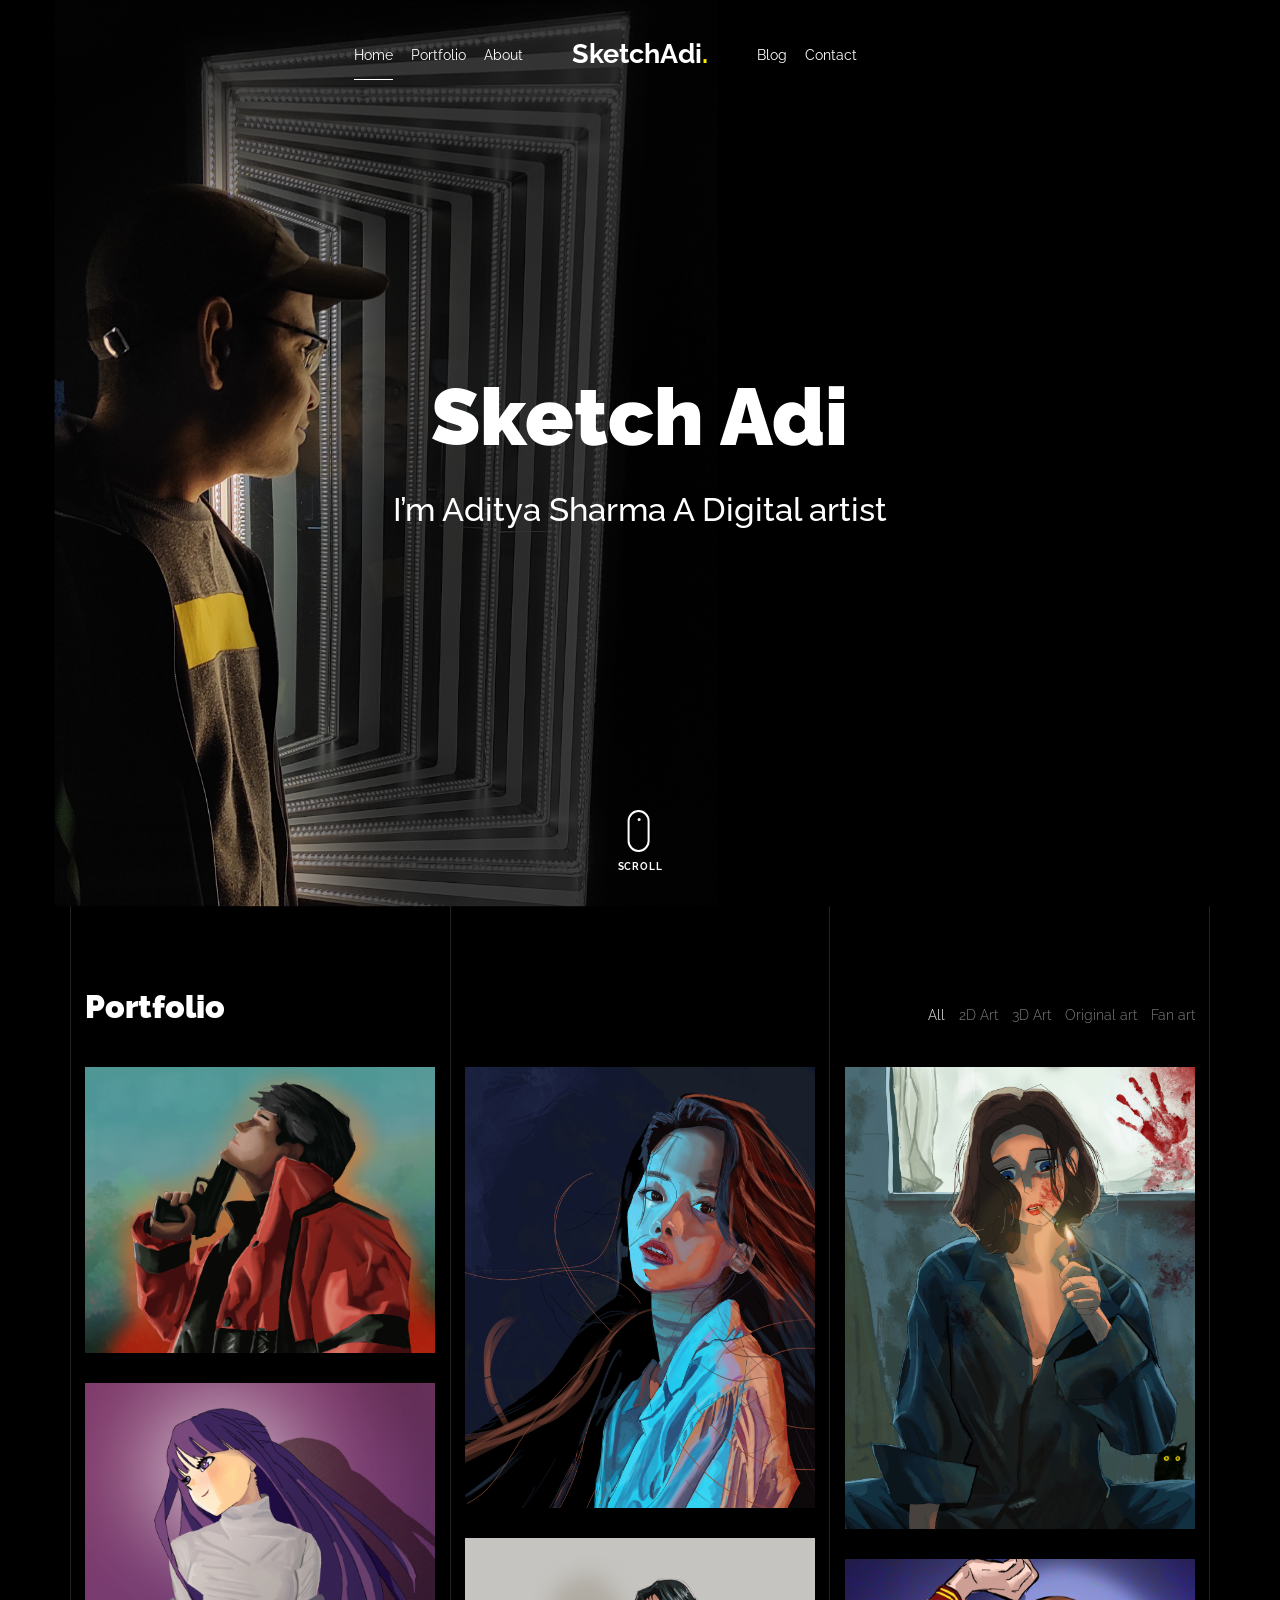
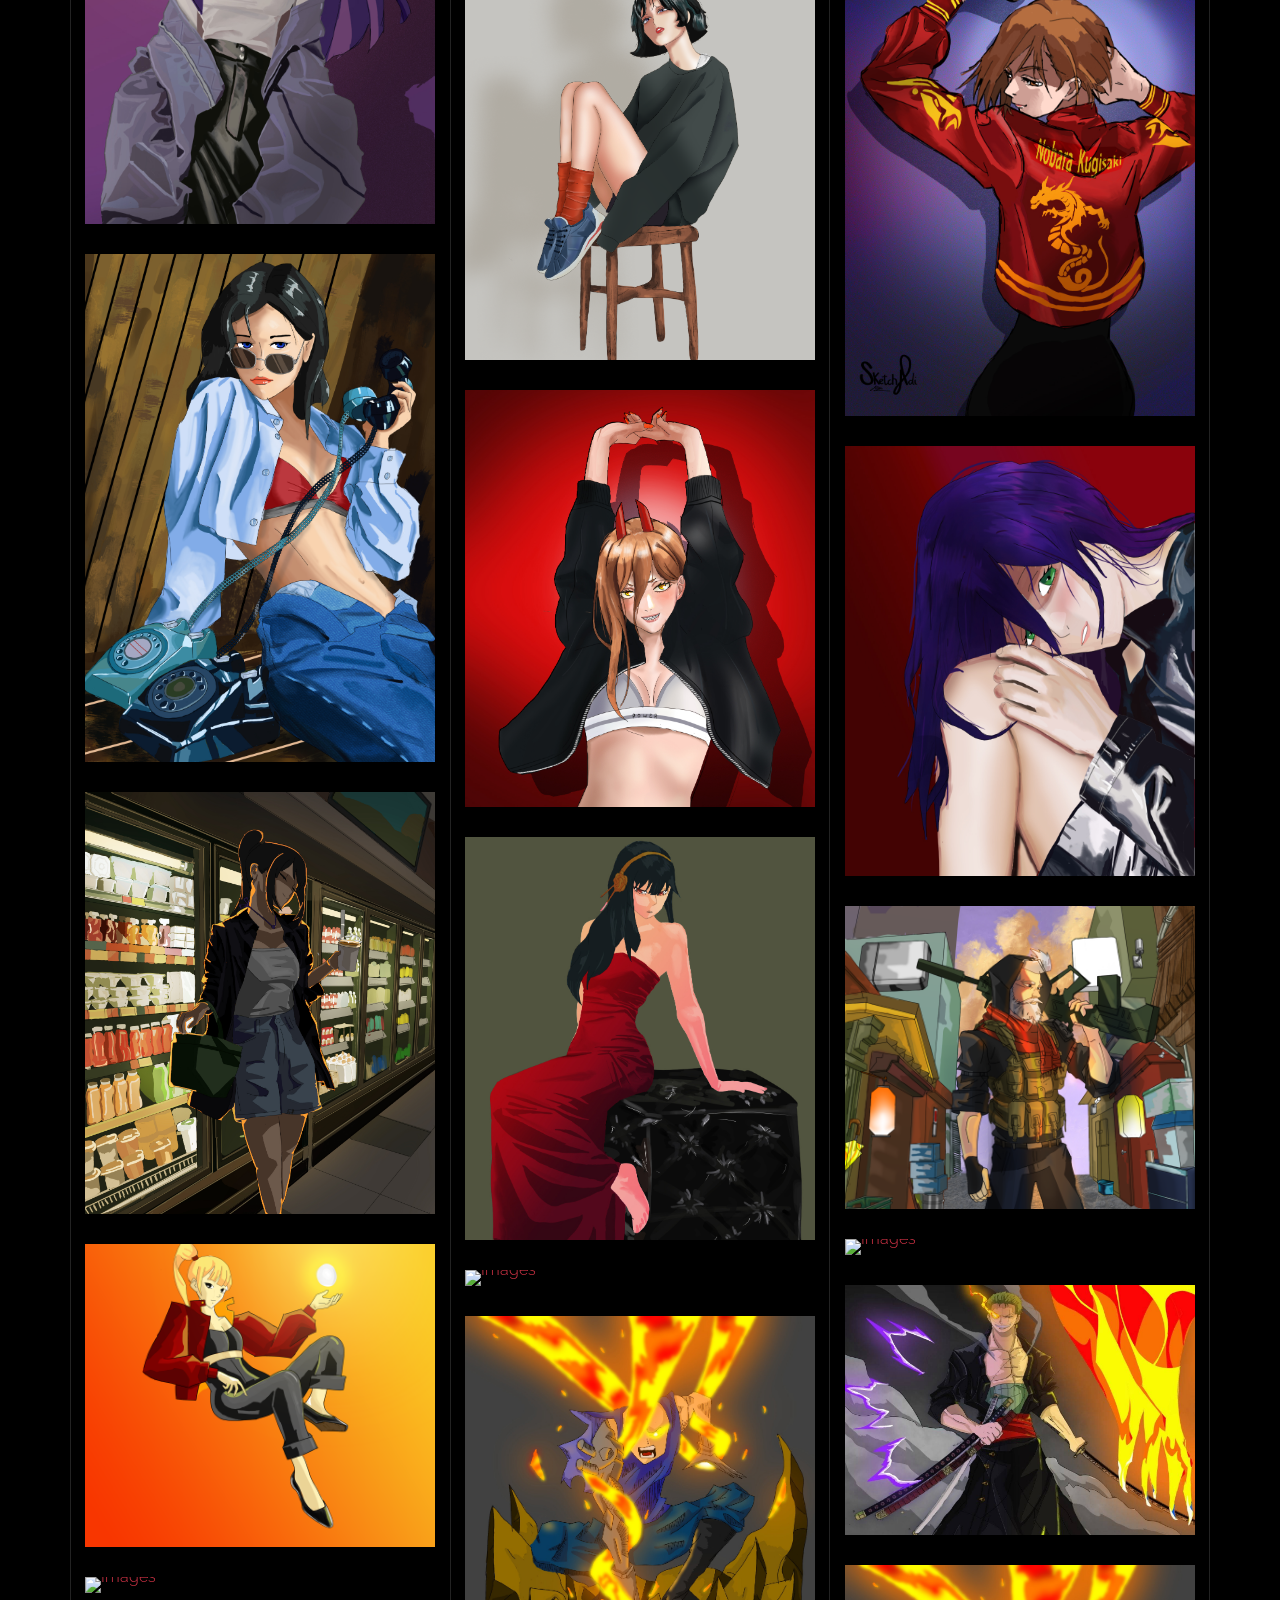
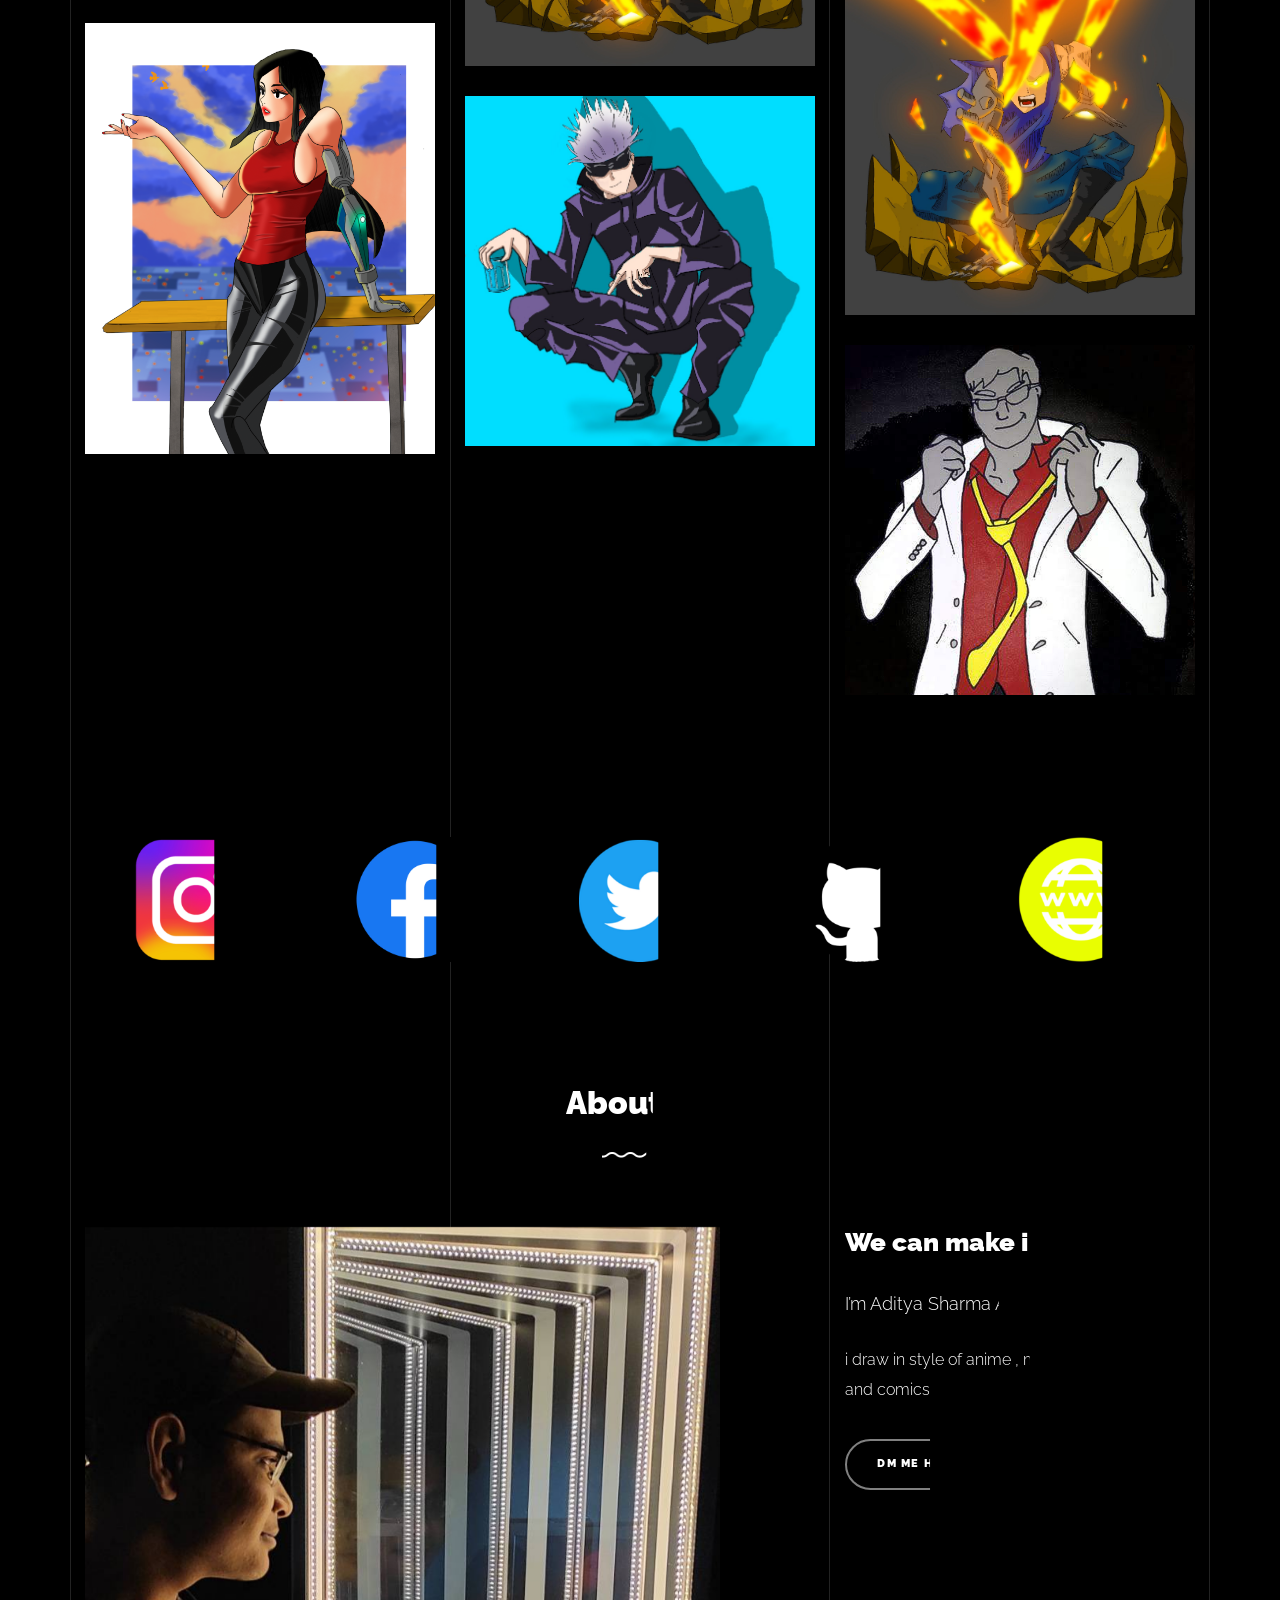
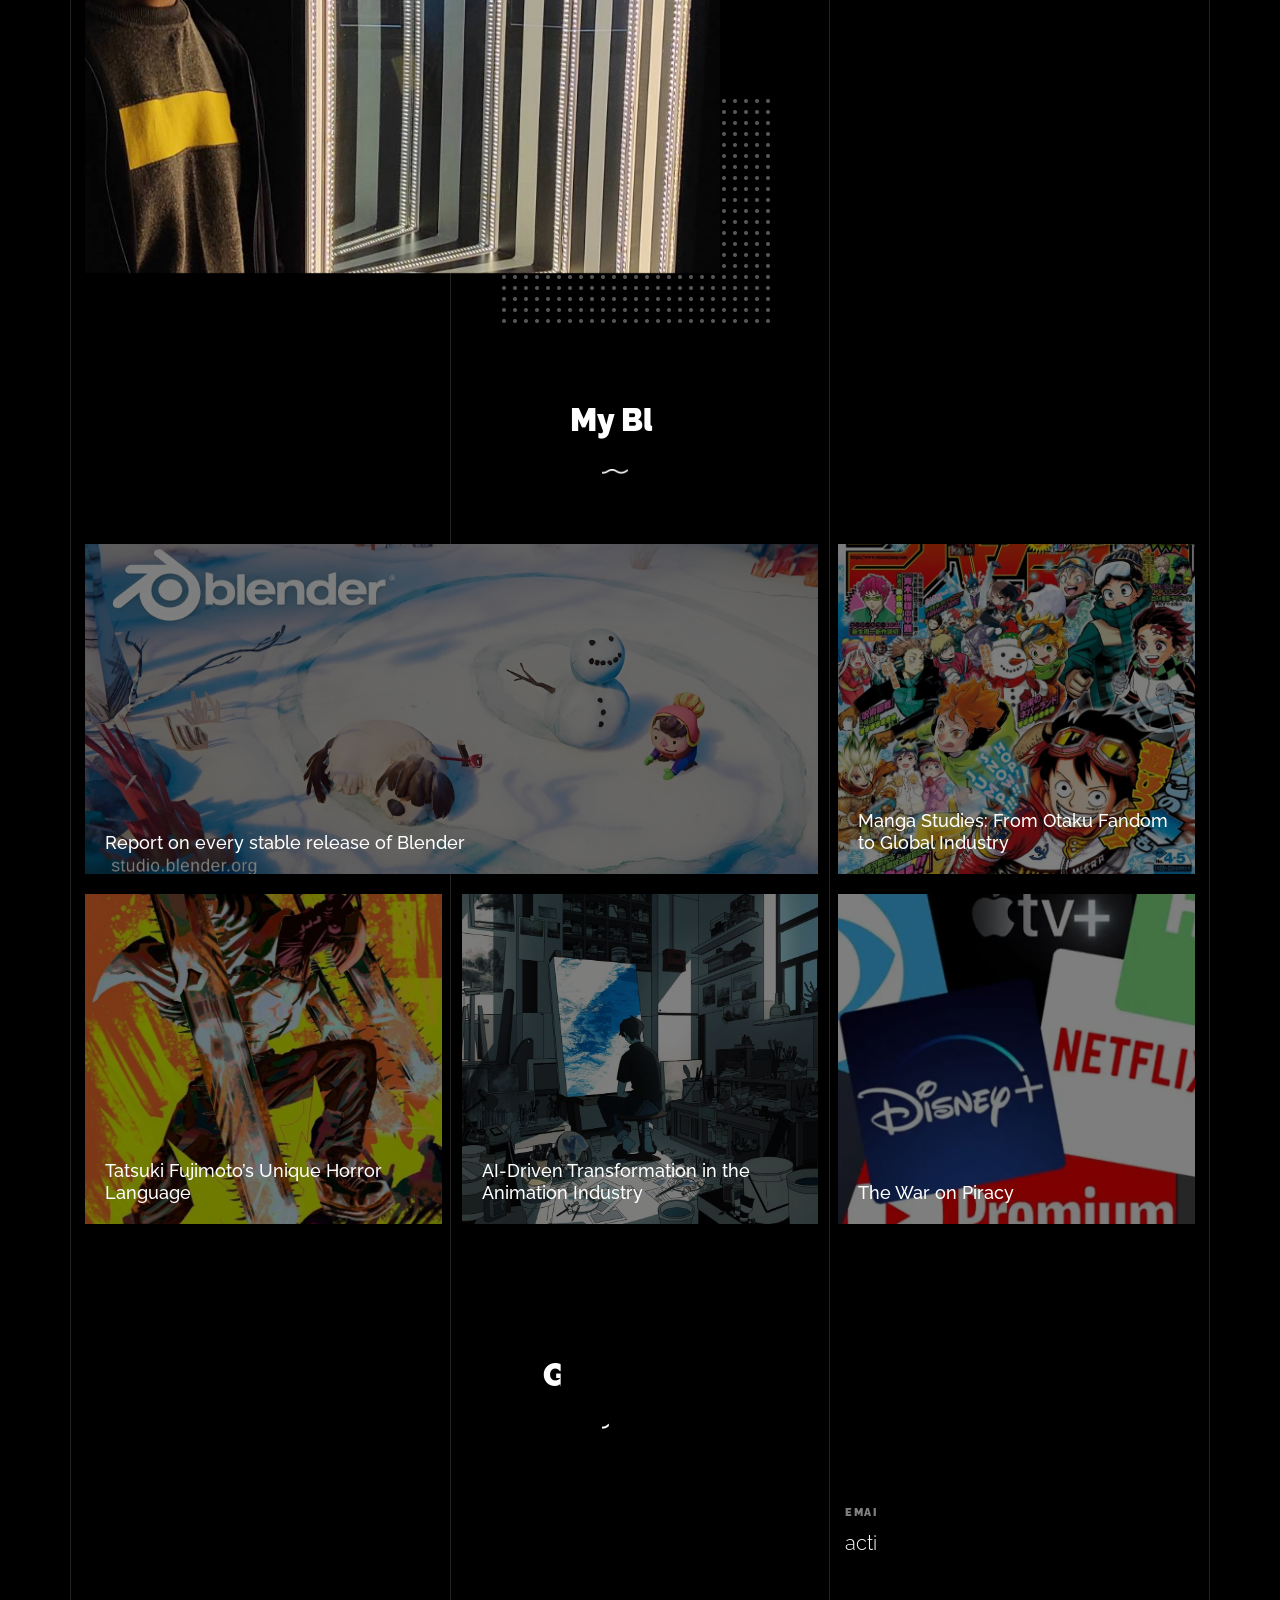
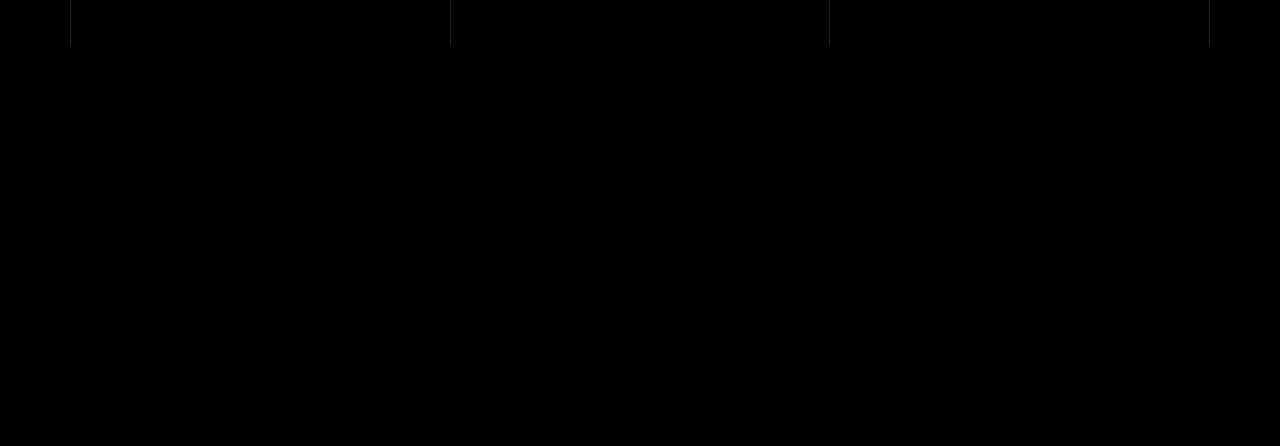
==== commit 00b20ca8: "proper data now with blogs and image tag" ====
--- a/index.html
+++ b/index.html
@@ -57,7 +57,7 @@
               <ul class="site-nav-ul js-clone-nav text-left d-none d-lg-inline-block">
                 <li class="has-children">
                   <a href="#home-section" class="nav-link">Home</a>
-                  <ul class="dropdown">
+                  <!-- <ul class="dropdown">
                     <li>
                       <a href="index.html">Hero Image BG</a>
                     </li>
@@ -73,7 +73,7 @@
                     <li>
                       <a href="index-right-menu.html">Right Menu</a>
                     </li>
-                  </ul>
+                  </ul> -->
                 </li>
                 <li><a href="#portfolio-section" class="nav-link">Portfolio</a></li>
                 <li><a href="#about-section" class="nav-link">About</a></li>
@@ -143,10 +143,10 @@
               <div class="filter-wrap">
                 <div class="filter ml-auto" id="filters">
                   <a href="#" class="active" data-filter="*">All</a>
-                  <a href="#" data-filter=".web">Web</a>
-                  <a href="#" data-filter=".branding">Branding</a>
-                  <a href="#" data-filter=".illustration">Illustration</a>
-                  <a href="#" data-filter=".packaging">Packaging</a>
+                  <a href="#" data-filter=".2d">2D Art</a>
+                  <a href="#" data-filter=".3d">3D Art</a>
+                  <a href="#" data-filter=".o">Original art</a>
+                  <a href="#" data-filter=".f">Fan art</a>
                 </div>
               </div> 
             </div>
@@ -155,52 +155,52 @@
             
             <div id="posts" class="row gutter-isotope-item">
           <!--############################# new  ######################################### -->
-    <div class="item web branding col-sm-6 col-md-6 col-lg-4 isotope-mb-2">
+    <div class="item 2d o col-sm-6 col-md-6 col-lg-4 isotope-mb-2">
                 <a href="images/1 art.jpg" class="portfolio-item isotope-item gsap-reveal-img" data-fancybox="gallery" data-caption="Street">
                     <div class="overlay">
                       <span class="wrap-icon icon-link2"></span>
                       <div class="portfolio-item-content">
-                        <h3>Street</h3>
-                        <p>web, branding</p>
+                        <h3>Gun Pose</h3>
+                        <p>2D Art, Original art</p>
                       </div>
                     </div>
                     <img src="images/1 art.jpg" class="lazyload  img-fluid" alt="Images" />
                   </a>
               </div>
-              <div class="item branding packaging illustration col-sm-6 col-md-6 col-lg-4 isotope-mb-2 ">
+              <div class="item 2d o col-sm-6 col-md-6 col-lg-4 isotope-mb-2 ">
                 <a href="images/2 art.jpg" class="portfolio-item isotope-item gsap-reveal-img" data-fancybox="gallery" data-caption="chainsaw Man">
                     <div class="overlay">
                       <span class="wrap-icon icon-link2"></span>
                       <div class="portfolio-item-content">
-                        <h3>chainsaw Man</h3>
-                        <p>Danji, branding, packaging, illustration</p>
+                        <h3>Woman Portrait </h3>
+                        <p>2D Art, Original art</p>
                       </div>
                     </div>
                     <img src="images/2 art.jpg" class="lazyload  img-fluid" alt="Images" />
                   </a>
               </div>
 
-              <div class="item branding packaging col-sm-6 col-md-6 col-lg-4 isotope-mb-2">
+              <div class="item 2d o col-sm-6 col-md-6 col-lg-4 isotope-mb-2">
                 <a href="images/3 art.jpg" class="portfolio-item isotope-item gsap-reveal-img" data-fancybox="gallery" data-caption="Modern Girl">
                     <div class="overlay">
                       <span class="wrap-icon icon-link2"></span>
                       <div class="portfolio-item-content">
-                        <h3>Modern Girl</h3>
-                        <p>branding, packaging</p>
+                        <h3>Sad Pose</h3>
+                        <p>2D Art, Original art</p>
                       </div>
                     </div>
                     <img src="images/3 art.jpg" class="lazyload  img-fluid" alt="Images" />
                   </a>
               </div>
 
-              <div class="item web packaging col-sm-6 col-md-6 col-lg-4 isotope-mb-2">
+              <div class="item 2d f col-sm-6 col-md-6 col-lg-4 isotope-mb-2">
 
                 <a href="images/4 art.jpg" class="portfolio-item isotope-item gsap-reveal-img" data-fancybox="gallery" data-caption="chainsaw Man">
                     <div class="overlay">
                       <span class="wrap-icon icon-photo2"></span>
                       <div class="portfolio-item-content">
-                        <h3>chainsaw Man</h3>
-                        <p>web, packaging</p>
+                        <h3> Fern from Frieren: Beyond Journey's End </h3>
+                        <p>2D Art, Fan Art</p>
                       </div>
                     </div>
                     <img src="images/4 art.jpg" class="lazyload  img-fluid" alt="Images" />
@@ -213,60 +213,60 @@
                     <div class="overlay">
                       <span class="wrap-icon icon-photo2"></span>
                       <div class="portfolio-item-content">
-                        <h3>Zoro </h3>
-                        <p>illustration, packaging</p>
+                        <h3>Girl Sitting on Chair </h3>
+                        <p>2D Art, Original art</p>
                       </div>
                     </div>
                     <img src="images/5 art.jpg" class="lazyload  img-fluid" alt="Images" />
                   </a>
               </div>
 
-             <div class="item illustration packaging col-sm-6 col-md-6 col-lg-4 isotope-mb-2">
+             <div class="item 2d f col-sm-6 col-md-6 col-lg-4 isotope-mb-2">
               <a href="images/6 art.jpg" class="portfolio-item isotope-item gsap-reveal-img" data-fancybox="gallery" data-caption="Sanji">
                 <div class="overlay">
                       <span class="wrap-icon icon-link2"></span>
                       <div class="portfolio-item-content">
-                        <h3>Sanji</h3>
-                        <p>one piece ,web, branding</p>
+                        <h3> Nobara Kugisaki from jujutsu kaisen</h3>
+                        <p>2D Art, Fan Art</p>
                       </div>
                     </div>
                     <img src="images/6 art.jpg" class="lazyload  img-fluid" alt="Images" />
                   </a>
               </div>
 
-              <div class="item branding packaging col-sm-6 col-md-6 col-lg-4 isotope-mb-2">
+              <div class="item 2d o col-sm-6 col-md-6 col-lg-4 isotope-mb-2">
                 <a href="images/7 art.jpg" class="portfolio-item item-portrait isotope-item gsap-reveal-img " data-fancybox="gallery" data-caption="robot">
                     <div class="overlay">
                       <span class="wrap-icon icon-photo2"></span>
                       <div class="portfolio-item-content">
-                        <h3>robot</h3>
-                        <p>branding, packaging</p>
+                        <h3>Old Phone Pose</h3>
+                        <p>2D Art, Original art</p>
                       </div>
                     </div>
                     <img src="images/7 art.jpg" class="lazyload  img-fluid" alt="Images" />
                   </a>
               </div>
 
-              <div class="item web branding col-sm-6 col-md-6 col-lg-4 isotope-mb-2">
+              <div class="item 2d f col-sm-6 col-md-6 col-lg-4 isotope-mb-2">
                 <a href="images/8 art.jpg" class="portfolio-item isotope-item gsap-reveal-img" data-fancybox="gallery" data-caption="Fire Gold">
                     <div class="overlay">
                       <span class="wrap-icon icon-play_circle_filled"></span>
                       <div class="portfolio-item-content">
-                        <h3>Fire Gold</h3>
-                        <p>web, branding</p>
+                        <h3>Power from Chainsaw Man</h3>
+                        <p>2D Art, Fan Art</p>
                       </div>
                     </div>
                     <img src="images/8 art.jpg" class="lazyload  img-fluid" alt="Images" />
                   </a>
               </div>
 
-              <div class="item web illustration col-sm-6 col-md-6 col-lg-4 isotope-mb-2">
+              <div class="item 2D F col-sm-6 col-md-6 col-lg-4 isotope-mb-2">
                 <a href="images/9 art.jpg" class="portfolio-item isotope-item gsap-reveal-img" data-fancybox="gallery" data-caption="Gojo">
                     <div class="overlay">
                       <span class="wrap-icon icon-photo2"></span>
                       <div class="portfolio-item-content">
-                        <h3>Gojo</h3>
-                        <p>web, illustration</p>
+                        <h3>Reze from Chainsaw Man</h3>
+                        <p>2D Art, Fan Art</p>
                       </div>
                     </div>
                     <img src="images/9 art.jpg" class="lazyload  img-fluid" alt="Images" />
@@ -275,52 +275,52 @@
 
 
               <!--################################## old ############################## -->
-              <div class="item web branding col-sm-6 col-md-6 col-lg-4 isotope-mb-2">
+              <div class="item 2d o col-sm-6 col-md-6 col-lg-4 isotope-mb-2">
                 <a href="images/10 art.jpg" class="portfolio-item isotope-item gsap-reveal-img" data-fancybox="gallery" data-caption="Street">
                     <div class="overlay">
                       <span class="wrap-icon icon-link2"></span>
                       <div class="portfolio-item-content">
-                        <h3>Street</h3>
-                        <p>web, branding</p>
+                        <h3>Chill Shop</h3>
+                        <p>2D Art, Original art</p>
                       </div>
                     </div>
                     <img src="images/10 art.jpg" class="lazyload  img-fluid" alt="Images" />
                   </a>
               </div>
-              <div class="item branding packaging illustration col-sm-6 col-md-6 col-lg-4 isotope-mb-2 ">
+              <div class="item 2d f col-sm-6 col-md-6 col-lg-4 isotope-mb-2 ">
                 <a href="images/11 art.jpg" class="portfolio-item isotope-item gsap-reveal-img" data-fancybox="gallery" data-caption="chainsaw Man">
                     <div class="overlay">
                       <span class="wrap-icon icon-link2"></span>
                       <div class="portfolio-item-content">
-                        <h3>chainsaw Man</h3>
-                        <p>Danji, branding, packaging, illustration</p>
+                        <h3> Yor Forger from Spy x Family </h3>
+                        <p>2D Art, Fan Art</p>
                       </div>
                     </div>
                     <img src="images/11 art.jpg" class="lazyload  img-fluid" alt="Images" />
                   </a>
               </div>
 
-              <div class="item branding packaging col-sm-6 col-md-6 col-lg-4 isotope-mb-2">
+              <div class="item 2d o col-sm-6 col-md-6 col-lg-4 isotope-mb-2">
                 <a href="images/12 art.jpg" class="portfolio-item isotope-item gsap-reveal-img" data-fancybox="gallery" data-caption="Modern Girl">
                     <div class="overlay">
                       <span class="wrap-icon icon-link2"></span>
                       <div class="portfolio-item-content">
-                        <h3>Modern Girl</h3>
-                        <p>branding, packaging</p>
+                        <h3>Street Army</h3>
+                        <p>2D Art, Original art</p>
                       </div>
                     </div>
                     <img src="images/12 art.jpg" class="lazyload  img-fluid" alt="Images" />
                   </a>
               </div>
 
-              <div class="item web packaging col-sm-6 col-md-6 col-lg-4 isotope-mb-2">
+              <div class="item 2d f col-sm-6 col-md-6 col-lg-4 isotope-mb-2">
 
                 <a href="images/13 art.jpg" class="portfolio-item isotope-item gsap-reveal-img" data-fancybox="gallery" data-caption="chainsaw Man">
                     <div class="overlay">
                       <span class="wrap-icon icon-photo2"></span>
                       <div class="portfolio-item-content">
-                        <h3>chainsaw Man</h3>
-                        <p>web, packaging</p>
+                        <h3>Denji from chainsaw Man</h3>
+                        <p>2D Art, Original art</p>
                       </div>
                     </div>
                     <img src="images/13 art.jpg" class="lazyload  img-fluid" alt="Images" />
@@ -328,143 +328,119 @@
 
               </div>
 
-              <div class="item illustration packaging col-sm-6 col-md-6 col-lg-4 isotope-mb-2">
+              <div class="item 2d f col-sm-6 col-md-6 col-lg-4 isotope-mb-2">
                 <a href="images/14 art.jpg" class="portfolio-item isotope-item gsap-reveal-img" data-fancybox="gallery" data-caption="Zoro">
                     <div class="overlay">
                       <span class="wrap-icon icon-photo2"></span>
                       <div class="portfolio-item-content">
-                        <h3>Zoro </h3>
-                        <p>illustration, packaging</p>
+                        <h3>Denji from chainsaw Man </h3>
+                        <p>2D Art, Original art</p>
                       </div>
                     </div>
                     <img src="images/14 art.jpg" class="lazyload  img-fluid" alt="Images" />
                   </a>
               </div>
 
-             <div class="item illustration packaging col-sm-6 col-md-6 col-lg-4 isotope-mb-2">
+             <div class="item 2d f col-sm-6 col-md-6 col-lg-4 isotope-mb-2">
               <a href="images/15 art.jpg" class="portfolio-item isotope-item gsap-reveal-img" data-fancybox="gallery" data-caption="Sanji">
                 <div class="overlay">
                       <span class="wrap-icon icon-link2"></span>
                       <div class="portfolio-item-content">
-                        <h3>Sanji</h3>
-                        <p>one piece ,web, branding</p>
+                        <h3> Vinsmoke Sanji from One Piece</h3>
+                        <p>2D Art, Fan Art</p>
                       </div>
                     </div>
                     <img src="images/15 art.jpg" class="lazyload  img-fluid" alt="Images" />
                   </a>
               </div>
 
-              <div class="item branding packaging col-sm-6 col-md-6 col-lg-4 isotope-mb-2">
+              <div class="item 2d f col-sm-6 col-md-6 col-lg-4 isotope-mb-2">
                 <a href="images/16 art.jpg" class="portfolio-item item-portrait isotope-item gsap-reveal-img " data-fancybox="gallery" data-caption="robot">
                     <div class="overlay">
                       <span class="wrap-icon icon-photo2"></span>
                       <div class="portfolio-item-content">
-                        <h3>robot</h3>
-                        <p>branding, packaging</p>
+                        <h3>Roronoa Zoro from One Piece</h3>
+                        <p> 2D Art, Fan Art </p>
                       </div>
                     </div>
                     <img src="images/16 art.jpg" class="lazyload  img-fluid" alt="Images" />
                   </a>
               </div>
 
-              <div class="item web branding col-sm-6 col-md-6 col-lg-4 isotope-mb-2">
+              <div class="item 2d o col-sm-6 col-md-6 col-lg-4 isotope-mb-2">
                 <a href="images/17 art.jpg" class="portfolio-item isotope-item gsap-reveal-img" data-fancybox="gallery" data-caption="Fire Gold">
                     <div class="overlay">
                       <span class="wrap-icon icon-play_circle_filled"></span>
                       <div class="portfolio-item-content">
                         <h3>Fire Gold</h3>
-                        <p>web, branding</p>
+                        <p>2D Art, Original art</p>
                       </div>
                     </div>
                     <img src="images/17 art.jpg" class="lazyload  img-fluid" alt="Images" />
                   </a>
               </div>
 
-              <div class="item web illustration col-sm-6 col-md-6 col-lg-4 isotope-mb-2">
+              <div class="item 2d f col-sm-6 col-md-6 col-lg-4 isotope-mb-2">
                 <a href="images/18 art.jpg" class="portfolio-item isotope-item gsap-reveal-img" data-fancybox="gallery" data-caption="Gojo">
                     <div class="overlay">
                       <span class="wrap-icon icon-photo2"></span>
                       <div class="portfolio-item-content">
-                        <h3>Gojo</h3>
-                        <p>web, illustration</p>
+                        <h3>Red Robot Blade</h3>
+                        <p>2D Art, Original art</p>
                       </div>
                     </div>
                     <img src="images/18 art.jpg" class="lazyload  img-fluid" alt="Images" />
                   </a>
               </div>
-              <div class="item branding packaging col-sm-6 col-md-6 col-lg-4 isotope-mb-2">
+              <div class="item 2d f col-sm-6 col-md-6 col-lg-4 isotope-mb-2">
                 <a href="images/19 art.jpg" class="portfolio-item item-portrait isotope-item gsap-reveal-img " data-fancybox="gallery" data-caption="robot">
                     <div class="overlay">
                       <span class="wrap-icon icon-photo2"></span>
                       <div class="portfolio-item-content">
-                        <h3>robot</h3>
-                        <p>branding, packaging</p>
+                        <h3>Saitama from One Punch Man</h3>
+                        <p>2D Art, Fan art </p>
                       </div>
                     </div>
                     <img src="images/19 art.jpg" class="lazyload  img-fluid" alt="Images" />
                   </a>
               </div>
 
-              <div class="item web branding col-sm-6 col-md-6 col-lg-4 isotope-mb-2">
+              <div class="item 2d o col-sm-6 col-md-6 col-lg-4 isotope-mb-2">
                 <a href="images/20 art.jpg" class="portfolio-item isotope-item gsap-reveal-img" data-fancybox="gallery" data-caption="Fire Gold">
                     <div class="overlay">
                       <span class="wrap-icon icon-play_circle_filled"></span>
                       <div class="portfolio-item-content">
                         <h3>Fire Gold</h3>
-                        <p>web, branding</p>
+                        <p>2D Art, Original art</p>
                       </div>
                     </div>
                     <img src="images/20 art.jpg" class="lazyload  img-fluid" alt="Images" />
                   </a>
               </div>
 
-              <div class="item web illustration col-sm-6 col-md-6 col-lg-4 isotope-mb-2">
+              <div class="item 2d f col-sm-6 col-md-6 col-lg-4 isotope-mb-2">
                 <a href="images/21 art.jpg" class="portfolio-item isotope-item gsap-reveal-img" data-fancybox="gallery" data-caption="Gojo">
                     <div class="overlay">
                       <span class="wrap-icon icon-photo2"></span>
                       <div class="portfolio-item-content">
-                        <h3>Gojo</h3>
-                        <p>web, illustration</p>
+                        <h3>Satoru Gojo from Jujutsu Kaisen </h3>
+                        <p>2D Art, Fan art</p>
                       </div>
                     </div>
                     <img src="images/21 art.jpg" class="lazyload  img-fluid" alt="Images" />
                   </a>
               </div>
 
-                 <div class="item branding packaging col-sm-6 col-md-6 col-lg-4 isotope-mb-2">
-                <a href="images/22 art.jpg" class="portfolio-item item-portrait isotope-item gsap-reveal-img " data-fancybox="gallery" data-caption="robot">
-                    <div class="overlay">
-                      <span class="wrap-icon icon-photo2"></span>
-                      <div class="portfolio-item-content">
-                        <h3>robot</h3>
-                        <p>branding, packaging</p>
-                      </div>
-                    </div>
-                    <img src="images/22 art.jpg" class="lazyload  img-fluid" alt="Images" />
-                  </a>
-              </div>
-
-              <div class="item web branding col-sm-6 col-md-6 col-lg-4 isotope-mb-2">
-                <a href="images/23 art.jpg" class="portfolio-item isotope-item gsap-reveal-img" data-fancybox="gallery" data-caption="Fire Gold">
-                    <div class="overlay">
-                      <span class="wrap-icon icon-play_circle_filled"></span>
-                      <div class="portfolio-item-content">
-                        <h3>Fire Gold</h3>
-                        <p>web, branding</p>
-                      </div>
-                    </div>
-                    <img src="images/23 art.jpg" class="lazyload  img-fluid" alt="Images" />
-                  </a>
-              </div>
-
-
-              <div class="item web illustration col-sm-6 col-md-6 col-lg-4 isotope-mb-2">
+               
+
+
+              <div class="item 2d o col-sm-6 col-md-6 col-lg-4 isotope-mb-2">
                 <a href="images/00 art.jpg" class="portfolio-item isotope-item gsap-reveal-img" data-fancybox="gallery" data-caption="Gojo">
                     <div class="overlay">
                       <span class="wrap-icon icon-photo2"></span>
                       <div class="portfolio-item-content">
-                        <h3>Gojo</h3>
-                        <p>web, illustration</p>
+                        <h3>Portrait</h3>
+                        <p>2D Art, Original art</p>
                       </div>
                     </div>
                     <img src="images/00 art.jpg" class="lazyload  img-fluid" alt="Images" />
@@ -739,66 +715,66 @@
           <div class="row gutter-v4 align-items-stretch">
             <div class="col-sm-6 col-md-6 col-lg-8 blog-post-entry" data-aos="fade-up" data-aos-delay="0">
 
-              <a href="blog-single.html" class="grid-item blog-item w-100 h-100">
+              <a href="blender blog.html" class="grid-item blog-item w-100 h-100">
                 <div class="overlay">
                   <div class="portfolio-item-content">
-                    <h3>A Mounteering Guide For Beginners</h3>
-                    <p class="post-meta">By Joefrey <span class="small">&bullet;</span> 5 mins read</p>
+                    <h3>Report on every stable release of Blender</h3>
+                    <!-- <p class="post-meta">By Joefrey <span class="small">&bullet;</span> 5 mins read</p> -->
                   </div>
                 </div>
-                <img src="images/post_1.jpg" class="lazyload" alt="Image" />
+                <img src="images/blog image/blend-blog/main.jpg" class="lazyload" alt="Image" />
               </a>
 
 
             </div>
             <div class="col-sm-6 col-md-6 col-lg-4 blog-post-entry" data-aos="fade-up" data-aos-delay="100">
-              <a href="blog-single.html" class="grid-item blog-item w-100 h-100">
+              <a href="manga studies.html" class="grid-item blog-item w-100 h-100">
                 <div class="overlay">
                   <div class="portfolio-item-content">
-                    <h3>A Mounteering Guide For Beginners</h3>
-                    <p class="post-meta">By Joefrey <span class="small">&bullet;</span> 5 mins read</p>
+                    <h3>Manga Studies: From Otaku Fandom to Global Industry</h3>
+                    <!-- <p class="post-meta">By Joefrey <span class="small">&bullet;</span> 5 mins read</p> -->
                   </div>
                 </div>
-                <img src="images/post_2.jpg" class="lazyload" alt="Image" />
+                <img src="images/blog image/manga studies/1.jpg" class="lazyload" alt="Image" />
               </a>
             </div>
 
 
             <div class="col-sm-6 col-md-6 col-lg-4 blog-post-entry" data-aos="fade-up" data-aos-delay="0">
 
-              <a href="blog-single.html" class="grid-item blog-item w-100 h-100">
+              <a href="chainsaw man.html" class="grid-item blog-item w-100 h-100">
                 <div class="overlay">
                   <div class="portfolio-item-content">
-                    <h3>A Mounteering Guide For Beginners</h3>
-                    <p class="post-meta">By Joefrey <span class="small">&bullet;</span> 5 mins read</p>
+                    <h3>Tatsuki Fujimoto’s Unique Horror Language</h3>
+                    <!-- <p class="post-meta">By Joefrey <span class="small">&bullet;</span> 5 mins read</p> -->
                   </div>
                 </div>
-                <img src="images/post_3.jpg" class="lazyload" alt="Image" />
+                <img src="images/blog image/chainsaw man/13.jpg" class="lazyload" alt="Image" />
               </a>
 
 
             </div>
             <div class="col-sm-6 col-md-6 col-lg-4 blog-post-entry" data-aos="fade-up" data-aos-delay="100">
-              <a href="blog-single.html" class="grid-item blog-item w-100 h-100">
+              <a href="ai in animation.html" class="grid-item blog-item w-100 h-100">
                 <div class="overlay">
                   <div class="portfolio-item-content">
-                    <h3>A Mounteering Guide For Beginners</h3>
-                    <p class="post-meta">By Joefrey <span class="small">&bullet;</span> 5 mins read</p>
+                    <h3>AI-Driven Transformation in the Animation Industry</h3>
+                    <!-- <p class="post-meta">By Joefrey <span class="small">&bullet;</span> 5 mins read</p> -->
                   </div>
                 </div>
-                <img src="images/post_4.jpg" class="lazyload" alt="Image" />
+                <img src="images/blog image/ai in animation/6.jpg" class="lazyload" alt="Image" />
               </a>
             </div>
 
             <div class="col-sm-6 col-md-6 col-lg-4 blog-post-entry" data-aos="fade-up" data-aos-delay="200">
-              <a href="blog-single.html" class="grid-item blog-item w-100 h-100">
+              <a href="piracy.html" class="grid-item blog-item w-100 h-100">
                 <div class="overlay">
                   <div class="portfolio-item-content">
-                    <h3>A Mounteering Guide For Beginners</h3>
-                    <p class="post-meta">By Joefrey <span class="small">&bullet;</span> 5 mins read</p>
+                    <h3>The War on Piracy</h3>
+                    <!-- <p class="post-meta">By Joefrey <span class="small">&bullet;</span> 5 mins read</p> -->
                   </div>
                 </div>
-                <img src="images/post_5.jpg" class="lazyload" alt="Image" />
+                <img src="images/blog image/piracy/10.jpg" class="lazyload" alt="Image" />
               </a>
             </div>
 
@@ -878,7 +854,7 @@
           <div class="row justify-content-center">
             <div class="col-md-7">
               
-              <div class="footer-site-logo"><a href="#">Unfold<span>.</span></a></div>
+              <div class="footer-site-logo"><a href="#"> Sketch Adi<span>.</span></a></div>
 
               <ul class="footer-site-social">
                 <li><a href="https://twitter.com/SketchAdi">Twitter</a></li>
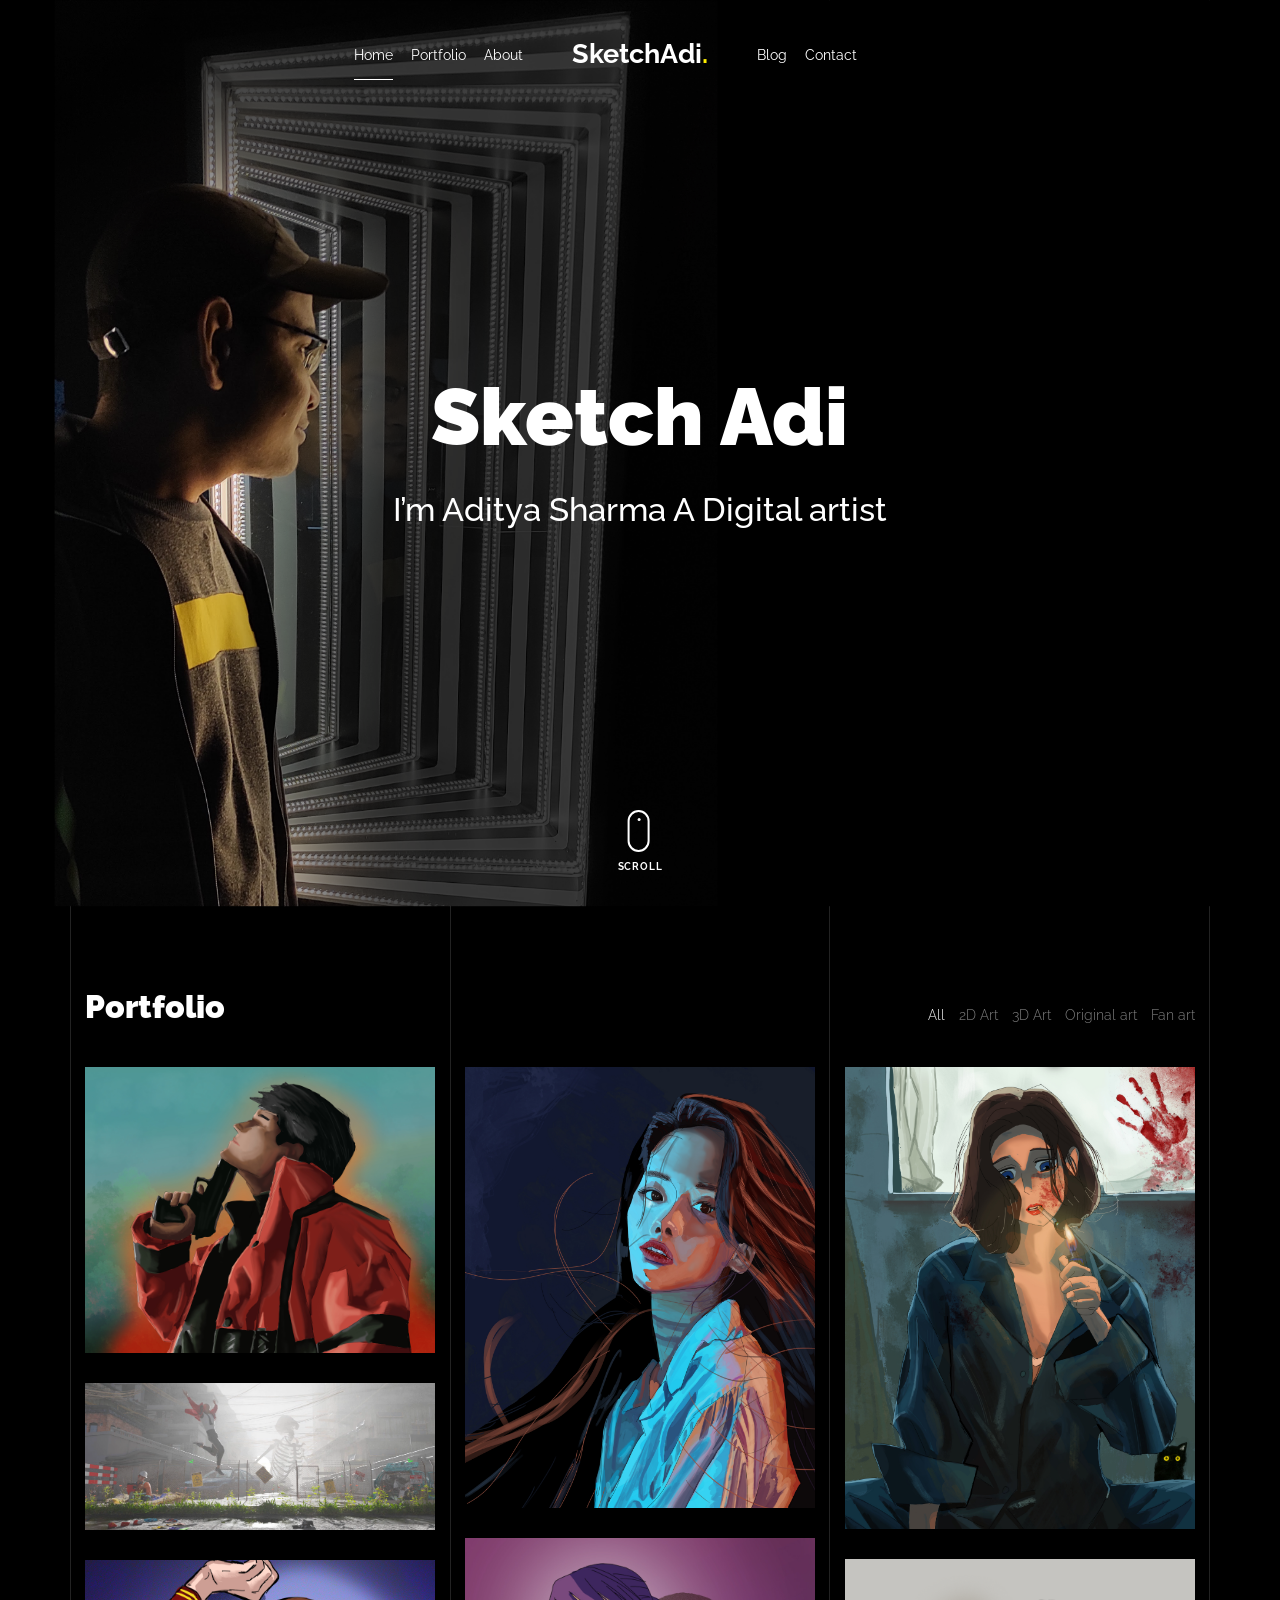
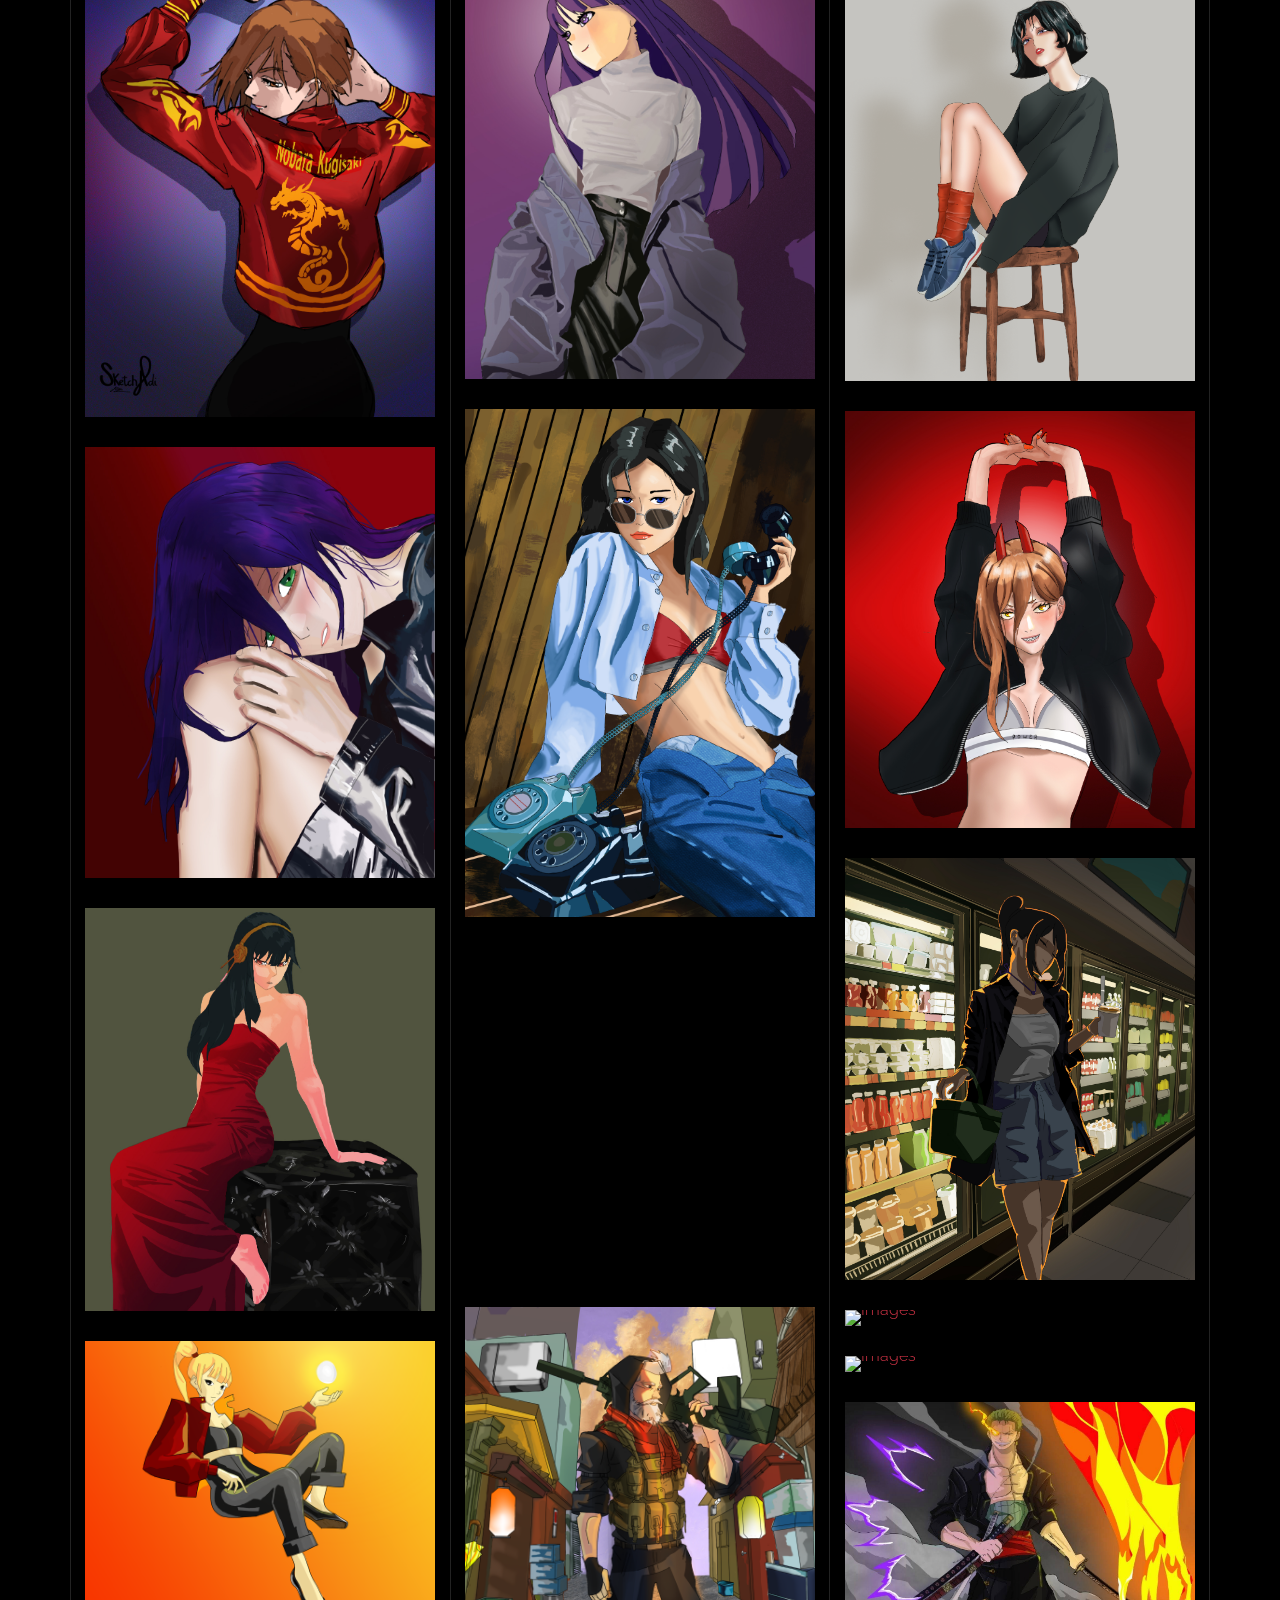
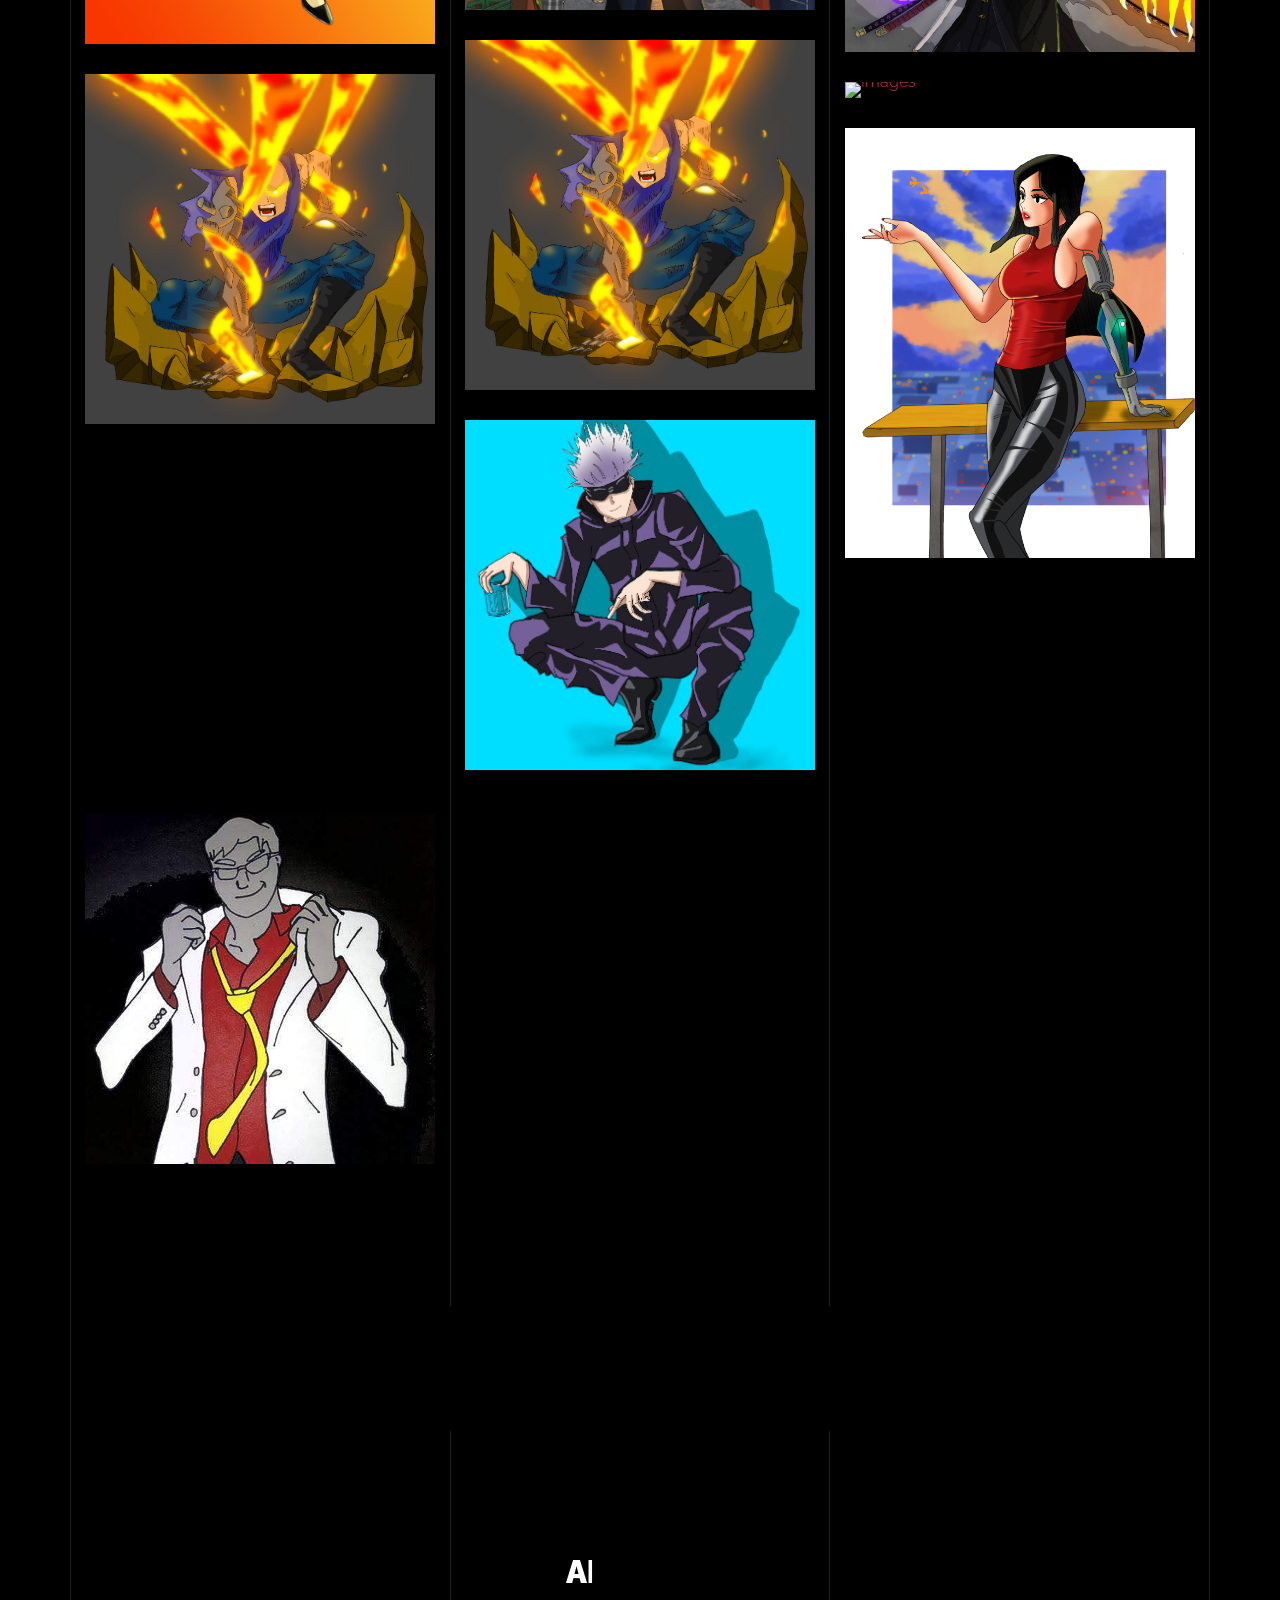
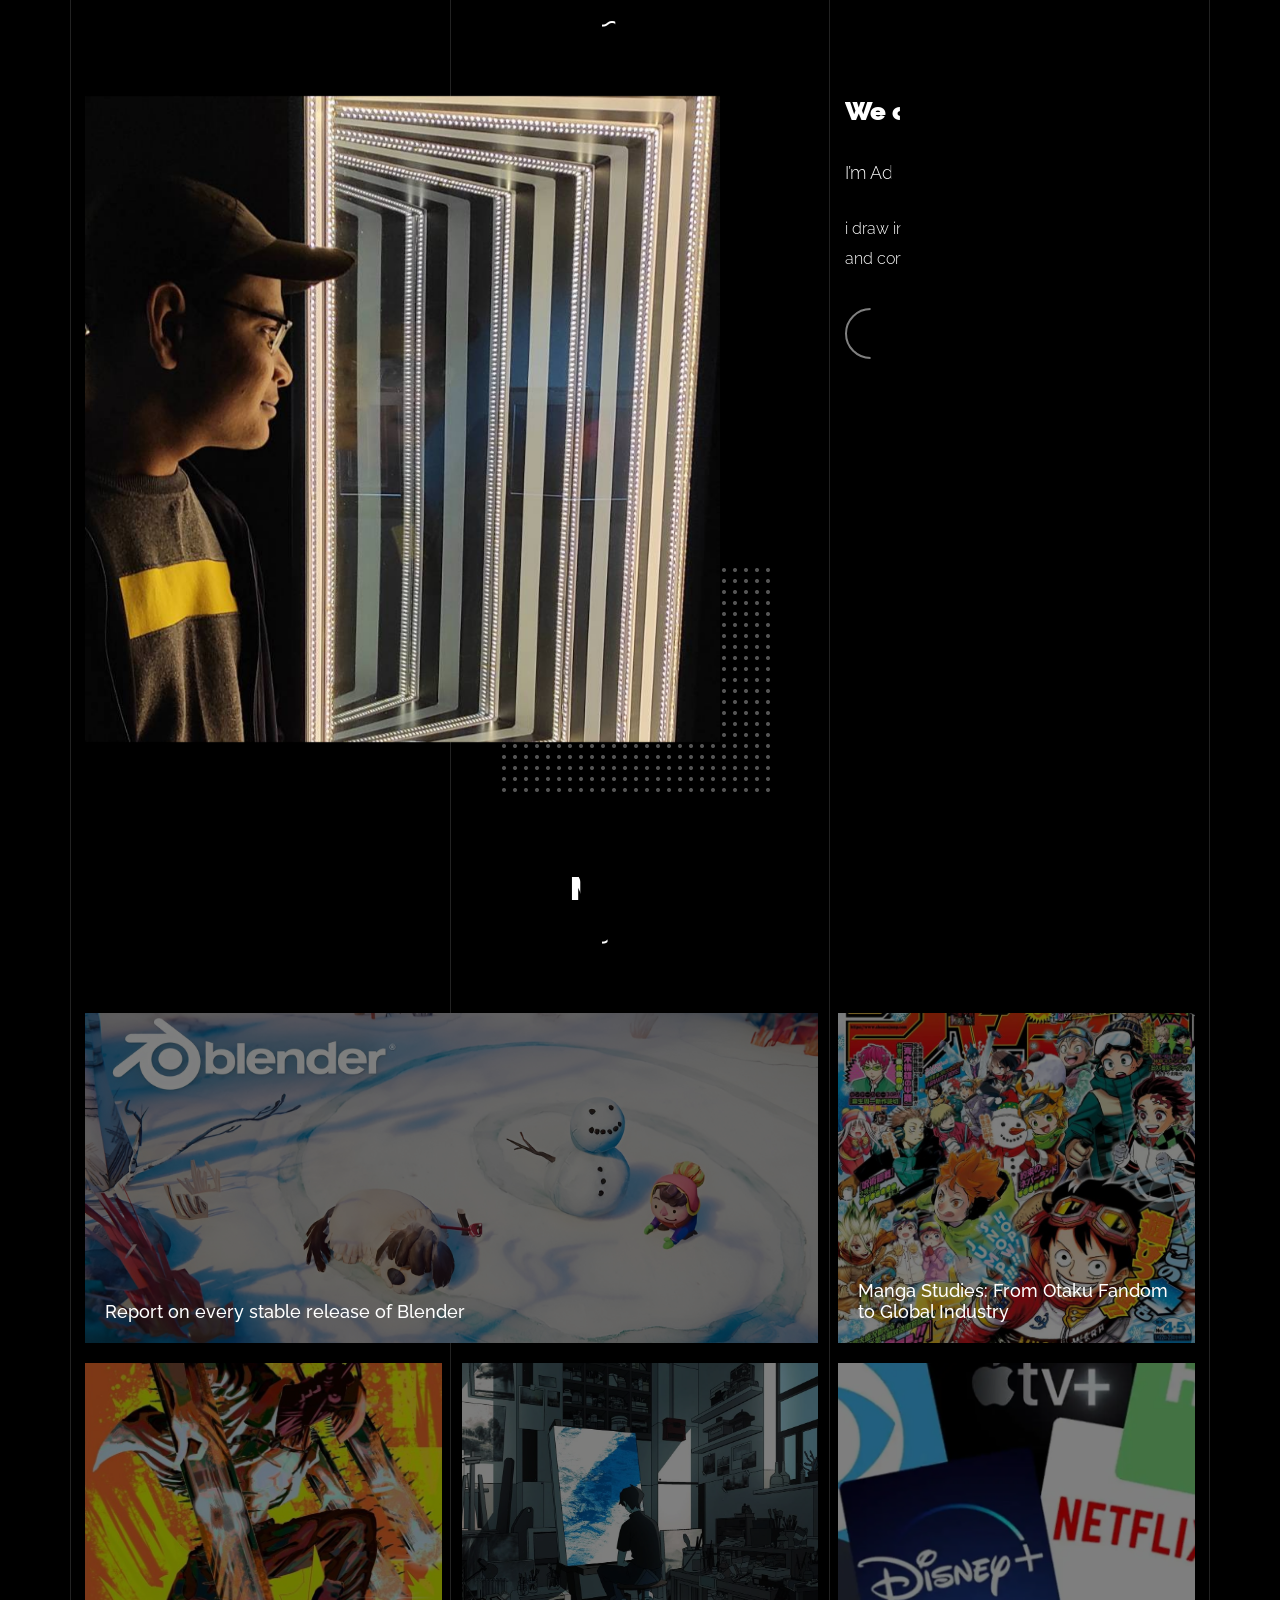
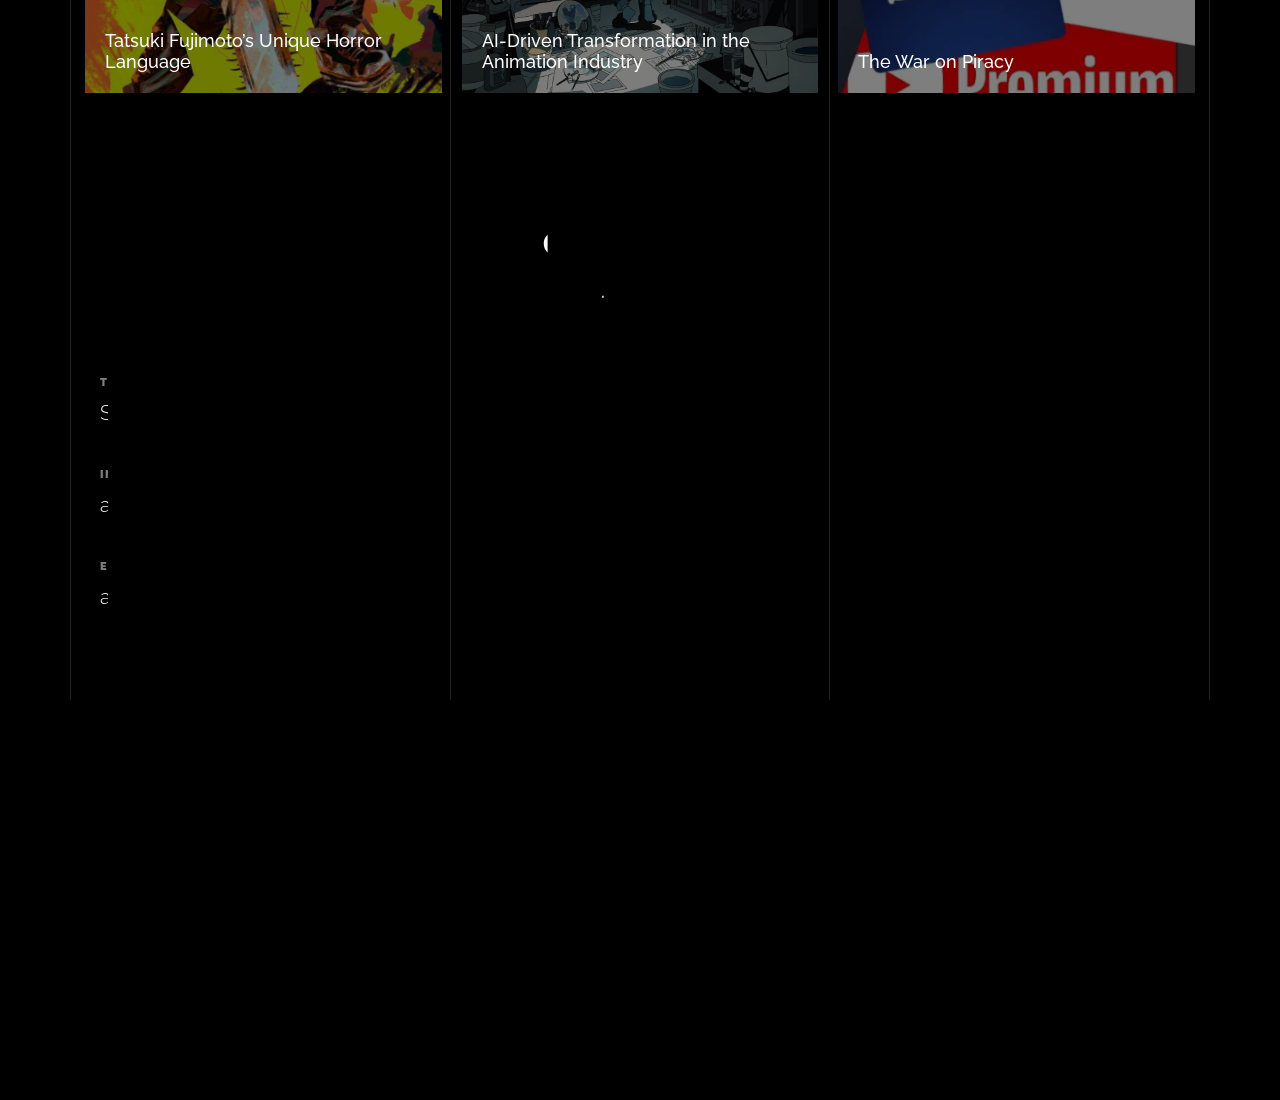
==== commit b3d430c7: "final change add logo and 3d work" ====
--- a/index.html
+++ b/index.html
@@ -1,7 +1,9 @@
 <!doctype html>
 <html lang="en">
   <head>
-    <title>Art SketchAdi</title>
+    <title>Sketch Adi</title>
+    <link rel="icon" type="image/png" href="logo.png">
+    
     <meta charset="utf-8">
     <meta name="viewport" content="width=device-width, initial-scale=1, shrink-to-fit=no">
 
@@ -152,13 +154,16 @@
             </div>
 
 
-            
+         
             <div id="posts" class="row gutter-isotope-item">
+              
           <!--############################# new  ######################################### -->
+
+ 
     <div class="item 2d o col-sm-6 col-md-6 col-lg-4 isotope-mb-2">
-                <a href="images/1 art.jpg" class="portfolio-item isotope-item gsap-reveal-img" data-fancybox="gallery" data-caption="Street">
-                    <div class="overlay">
-                      <span class="wrap-icon icon-link2"></span>
+                <a href="images/1 art.jpg" class="portfolio-item isotope-item gsap-reveal-img" data-fancybox="gallery" data-caption="Gun Pose">
+                    <div class="overlay">
+                      <span class="wrap-icon icon-photo2"></span>
                       <div class="portfolio-item-content">
                         <h3>Gun Pose</h3>
                         <p>2D Art, Original art</p>
@@ -167,10 +172,11 @@
                     <img src="images/1 art.jpg" class="lazyload  img-fluid" alt="Images" />
                   </a>
               </div>
+
               <div class="item 2d o col-sm-6 col-md-6 col-lg-4 isotope-mb-2 ">
-                <a href="images/2 art.jpg" class="portfolio-item isotope-item gsap-reveal-img" data-fancybox="gallery" data-caption="chainsaw Man">
-                    <div class="overlay">
-                      <span class="wrap-icon icon-link2"></span>
+                <a href="images/2 art.jpg" class="portfolio-item isotope-item gsap-reveal-img" data-fancybox="gallery" data-caption="Woman Portrait">
+                    <div class="overlay">
+                      <span class="wrap-icon icon-photo2"></span>
                       <div class="portfolio-item-content">
                         <h3>Woman Portrait </h3>
                         <p>2D Art, Original art</p>
@@ -180,10 +186,12 @@
                   </a>
               </div>
 
+              
+
               <div class="item 2d o col-sm-6 col-md-6 col-lg-4 isotope-mb-2">
-                <a href="images/3 art.jpg" class="portfolio-item isotope-item gsap-reveal-img" data-fancybox="gallery" data-caption="Modern Girl">
-                    <div class="overlay">
-                      <span class="wrap-icon icon-link2"></span>
+                <a href="images/3 art.jpg" class="portfolio-item isotope-item gsap-reveal-img" data-fancybox="gallery" data-caption="Sad Pose">
+                    <div class="overlay">
+                      <span class="wrap-icon icon-photo2"></span>
                       <div class="portfolio-item-content">
                         <h3>Sad Pose</h3>
                         <p>2D Art, Original art</p>
@@ -193,9 +201,28 @@
                   </a>
               </div>
 
+   <!--########################################## top 3d ######################################## -->
+  <div class="item 3d o col-sm-6 col-md-6 col-lg-4 isotope-mb-2">
+                <a href="images/cgi/1v.mp4" class="portfolio-item isotope-item gsap-reveal-img" data-fancybox="gallery" data-caption="Kineti Crush">
+                    <div class="overlay">
+                      <span class="wrap-icon icon-play_circle_filled"></span>
+                      <div class="portfolio-item-content">
+                        <h3>Kineti Crush</h3>
+                        <p>3D Art, Original art</p>
+                      </div>
+                    </div>
+                    <video class="img-fluid" autoplay muted loop playsinline poster="images/cgi/1.jpg" >
+                            <source src="images/cgi/1v.mp4" type="video/mp4">
+                             <img src="images/cgi/1.jpg" class="img-fluid" alt="Fallback Image">
+                          </video>
+                  </a>
+              </div>
+
+<!--######################################### top 3d ################################ -->   
+
               <div class="item 2d f col-sm-6 col-md-6 col-lg-4 isotope-mb-2">
 
-                <a href="images/4 art.jpg" class="portfolio-item isotope-item gsap-reveal-img" data-fancybox="gallery" data-caption="chainsaw Man">
+                <a href="images/4 art.jpg" class="portfolio-item isotope-item gsap-reveal-img" data-fancybox="gallery" data-caption=" Fern from Frieren: Beyond Journey's End ">
                     <div class="overlay">
                       <span class="wrap-icon icon-photo2"></span>
                       <div class="portfolio-item-content">
@@ -208,8 +235,10 @@
 
               </div>
 
-              <div class="item illustration packaging col-sm-6 col-md-6 col-lg-4 isotope-mb-2">
-                <a href="images/5 art.jpg" class="portfolio-item isotope-item gsap-reveal-img" data-fancybox="gallery" data-caption="Zoro">
+
+
+              <div class="item 2d o col-sm-6 col-md-6 col-lg-4 isotope-mb-2">
+                <a href="images/5 art.jpg" class="portfolio-item isotope-item gsap-reveal-img" data-fancybox="gallery" data-caption="Girl Sitting on Chair">
                     <div class="overlay">
                       <span class="wrap-icon icon-photo2"></span>
                       <div class="portfolio-item-content">
@@ -221,10 +250,13 @@
                   </a>
               </div>
 
+
+ 
+
              <div class="item 2d f col-sm-6 col-md-6 col-lg-4 isotope-mb-2">
-              <a href="images/6 art.jpg" class="portfolio-item isotope-item gsap-reveal-img" data-fancybox="gallery" data-caption="Sanji">
+              <a href="images/6 art.jpg" class="portfolio-item isotope-item gsap-reveal-img" data-fancybox="gallery" data-caption="obara Kugisaki from jujutsu kaisen">
                 <div class="overlay">
-                      <span class="wrap-icon icon-link2"></span>
+                      <span class="wrap-icon icon-photo2"></span>
                       <div class="portfolio-item-content">
                         <h3> Nobara Kugisaki from jujutsu kaisen</h3>
                         <p>2D Art, Fan Art</p>
@@ -235,7 +267,7 @@
               </div>
 
               <div class="item 2d o col-sm-6 col-md-6 col-lg-4 isotope-mb-2">
-                <a href="images/7 art.jpg" class="portfolio-item item-portrait isotope-item gsap-reveal-img " data-fancybox="gallery" data-caption="robot">
+                <a href="images/7 art.jpg" class="portfolio-item item-portrait isotope-item gsap-reveal-img " data-fancybox="gallery" data-caption="Old Phone Pose">
                     <div class="overlay">
                       <span class="wrap-icon icon-photo2"></span>
                       <div class="portfolio-item-content">
@@ -248,9 +280,9 @@
               </div>
 
               <div class="item 2d f col-sm-6 col-md-6 col-lg-4 isotope-mb-2">
-                <a href="images/8 art.jpg" class="portfolio-item isotope-item gsap-reveal-img" data-fancybox="gallery" data-caption="Fire Gold">
-                    <div class="overlay">
-                      <span class="wrap-icon icon-play_circle_filled"></span>
+                <a href="images/8 art.jpg" class="portfolio-item isotope-item gsap-reveal-img" data-fancybox="gallery" data-caption="Power from Chainsaw Man">
+                    <div class="overlay">
+                      <span class="wrap-icon icon-photo2"></span>
                       <div class="portfolio-item-content">
                         <h3>Power from Chainsaw Man</h3>
                         <p>2D Art, Fan Art</p>
@@ -261,7 +293,7 @@
               </div>
 
               <div class="item 2D F col-sm-6 col-md-6 col-lg-4 isotope-mb-2">
-                <a href="images/9 art.jpg" class="portfolio-item isotope-item gsap-reveal-img" data-fancybox="gallery" data-caption="Gojo">
+                <a href="images/9 art.jpg" class="portfolio-item isotope-item gsap-reveal-img" data-fancybox="gallery" data-caption="Reze from Chainsaw Man">
                     <div class="overlay">
                       <span class="wrap-icon icon-photo2"></span>
                       <div class="portfolio-item-content">
@@ -276,9 +308,9 @@
 
               <!--################################## old ############################## -->
               <div class="item 2d o col-sm-6 col-md-6 col-lg-4 isotope-mb-2">
-                <a href="images/10 art.jpg" class="portfolio-item isotope-item gsap-reveal-img" data-fancybox="gallery" data-caption="Street">
-                    <div class="overlay">
-                      <span class="wrap-icon icon-link2"></span>
+                <a href="images/10 art.jpg" class="portfolio-item isotope-item gsap-reveal-img" data-fancybox="gallery" data-caption="Chill Shop">
+                    <div class="overlay">
+                      <span class="wrap-icon icon-photo2"></span>
                       <div class="portfolio-item-content">
                         <h3>Chill Shop</h3>
                         <p>2D Art, Original art</p>
@@ -288,9 +320,9 @@
                   </a>
               </div>
               <div class="item 2d f col-sm-6 col-md-6 col-lg-4 isotope-mb-2 ">
-                <a href="images/11 art.jpg" class="portfolio-item isotope-item gsap-reveal-img" data-fancybox="gallery" data-caption="chainsaw Man">
-                    <div class="overlay">
-                      <span class="wrap-icon icon-link2"></span>
+                <a href="images/11 art.jpg" class="portfolio-item isotope-item gsap-reveal-img" data-fancybox="gallery" data-caption="Yor Forger from Spy x Family">
+                    <div class="overlay">
+                      <span class="wrap-icon icon-photo2"></span>
                       <div class="portfolio-item-content">
                         <h3> Yor Forger from Spy x Family </h3>
                         <p>2D Art, Fan Art</p>
@@ -300,10 +332,51 @@
                   </a>
               </div>
 
+
+   <!--s#### start ################################# 3d  ######################################### -->
+ 
+
+   <div class="item 3d o col-sm-6 col-md-6 col-lg-4 isotope-mb-2">
+                <a href="images/cgi/3v.mp4" class="portfolio-item isotope-item gsap-reveal-img" data-fancybox="gallery" data-caption="Environment">
+                    <div class="overlay">
+                      <span class="wrap-icon icon-play_circle_filled"></span>
+                      <div class="portfolio-item-content">
+                        <h3>Environment </h3>
+                        <p>3D Art, Original art</p>
+                      </div>
+                    </div>
+                    <video class="img-fluid" autoplay muted loop playsinline>
+                            <source src="images/cgi/3v.mp4" type="video/mp4">
+                             <img src="images/cgi/3.jpg" class="img-fluid" alt="Fallback Image">
+                          </video>
+                  </a>
+              </div>
+
+  <div class="item 3d o col-sm-6 col-md-6 col-lg-4 isotope-mb-2">
+                <a href="images/cgi/2v.mp4" class="portfolio-item isotope-item gsap-reveal-img" data-fancybox="gallery" data-caption="Enteral Ascent , Hiking Adventures">
+                    <div class="overlay">
+                      <span class="wrap-icon icon-play_circle_filled"></span>
+                      <div class="portfolio-item-content">
+                        <h3>Enteral Ascent , Hiking Adventures  </h3>
+                        <p>3D Art, Original art</p>
+                      </div>
+                    </div>
+                    <video class="img-fluid" autoplay muted loop playsinline>
+                            <source src="images/cgi/2v.mp4" type="video/mp4">
+                             <img src="images/cgi/2.jpg" class="img-fluid" alt="Fallback Image">
+                          </video>
+                  </a>
+              </div>
+
+      
+    <!--###### end ########################### 3d  ######################################### -->
+
+
+
               <div class="item 2d o col-sm-6 col-md-6 col-lg-4 isotope-mb-2">
-                <a href="images/12 art.jpg" class="portfolio-item isotope-item gsap-reveal-img" data-fancybox="gallery" data-caption="Modern Girl">
-                    <div class="overlay">
-                      <span class="wrap-icon icon-link2"></span>
+                <a href="images/12 art.jpg" class="portfolio-item isotope-item gsap-reveal-img" data-fancybox="gallery" data-caption="Street Army">
+                    <div class="overlay">
+                      <span class="wrap-icon icon-photo2"></span>
                       <div class="portfolio-item-content">
                         <h3>Street Army</h3>
                         <p>2D Art, Original art</p>
@@ -315,7 +388,7 @@
 
               <div class="item 2d f col-sm-6 col-md-6 col-lg-4 isotope-mb-2">
 
-                <a href="images/13 art.jpg" class="portfolio-item isotope-item gsap-reveal-img" data-fancybox="gallery" data-caption="chainsaw Man">
+                <a href="images/13 art.jpg" class="portfolio-item isotope-item gsap-reveal-img" data-fancybox="gallery" data-caption="Denji from chainsaw Man">
                     <div class="overlay">
                       <span class="wrap-icon icon-photo2"></span>
                       <div class="portfolio-item-content">
@@ -329,7 +402,7 @@
               </div>
 
               <div class="item 2d f col-sm-6 col-md-6 col-lg-4 isotope-mb-2">
-                <a href="images/14 art.jpg" class="portfolio-item isotope-item gsap-reveal-img" data-fancybox="gallery" data-caption="Zoro">
+                <a href="images/14 art.jpg" class="portfolio-item isotope-item gsap-reveal-img" data-fancybox="gallery" data-caption="Denji from chainsaw Man">
                     <div class="overlay">
                       <span class="wrap-icon icon-photo2"></span>
                       <div class="portfolio-item-content">
@@ -342,9 +415,9 @@
               </div>
 
              <div class="item 2d f col-sm-6 col-md-6 col-lg-4 isotope-mb-2">
-              <a href="images/15 art.jpg" class="portfolio-item isotope-item gsap-reveal-img" data-fancybox="gallery" data-caption="Sanji">
+              <a href="images/15 art.jpg" class="portfolio-item isotope-item gsap-reveal-img" data-fancybox="gallery" data-caption="Vinsmoke Sanji from One Piece">
                 <div class="overlay">
-                      <span class="wrap-icon icon-link2"></span>
+                      <span class="wrap-icon icon-photo2"></span>
                       <div class="portfolio-item-content">
                         <h3> Vinsmoke Sanji from One Piece</h3>
                         <p>2D Art, Fan Art</p>
@@ -355,7 +428,7 @@
               </div>
 
               <div class="item 2d f col-sm-6 col-md-6 col-lg-4 isotope-mb-2">
-                <a href="images/16 art.jpg" class="portfolio-item item-portrait isotope-item gsap-reveal-img " data-fancybox="gallery" data-caption="robot">
+                <a href="images/16 art.jpg" class="portfolio-item item-portrait isotope-item gsap-reveal-img " data-fancybox="gallery" data-caption="Roronoa Zoro from One Piece">
                     <div class="overlay">
                       <span class="wrap-icon icon-photo2"></span>
                       <div class="portfolio-item-content">
@@ -370,7 +443,7 @@
               <div class="item 2d o col-sm-6 col-md-6 col-lg-4 isotope-mb-2">
                 <a href="images/17 art.jpg" class="portfolio-item isotope-item gsap-reveal-img" data-fancybox="gallery" data-caption="Fire Gold">
                     <div class="overlay">
-                      <span class="wrap-icon icon-play_circle_filled"></span>
+                      <span class="wrap-icon icon-photo2"></span>
                       <div class="portfolio-item-content">
                         <h3>Fire Gold</h3>
                         <p>2D Art, Original art</p>
@@ -381,7 +454,7 @@
               </div>
 
               <div class="item 2d f col-sm-6 col-md-6 col-lg-4 isotope-mb-2">
-                <a href="images/18 art.jpg" class="portfolio-item isotope-item gsap-reveal-img" data-fancybox="gallery" data-caption="Gojo">
+                <a href="images/18 art.jpg" class="portfolio-item isotope-item gsap-reveal-img" data-fancybox="gallery" data-caption="Red Robot Blade">
                     <div class="overlay">
                       <span class="wrap-icon icon-photo2"></span>
                       <div class="portfolio-item-content">
@@ -393,7 +466,7 @@
                   </a>
               </div>
               <div class="item 2d f col-sm-6 col-md-6 col-lg-4 isotope-mb-2">
-                <a href="images/19 art.jpg" class="portfolio-item item-portrait isotope-item gsap-reveal-img " data-fancybox="gallery" data-caption="robot">
+                <a href="images/19 art.jpg" class="portfolio-item item-portrait isotope-item gsap-reveal-img " data-fancybox="gallery" data-caption="Saitama from One Punch Man">
                     <div class="overlay">
                       <span class="wrap-icon icon-photo2"></span>
                       <div class="portfolio-item-content">
@@ -408,7 +481,7 @@
               <div class="item 2d o col-sm-6 col-md-6 col-lg-4 isotope-mb-2">
                 <a href="images/20 art.jpg" class="portfolio-item isotope-item gsap-reveal-img" data-fancybox="gallery" data-caption="Fire Gold">
                     <div class="overlay">
-                      <span class="wrap-icon icon-play_circle_filled"></span>
+                      <span class="wrap-icon icon-photo2"></span>
                       <div class="portfolio-item-content">
                         <h3>Fire Gold</h3>
                         <p>2D Art, Original art</p>
@@ -419,7 +492,7 @@
               </div>
 
               <div class="item 2d f col-sm-6 col-md-6 col-lg-4 isotope-mb-2">
-                <a href="images/21 art.jpg" class="portfolio-item isotope-item gsap-reveal-img" data-fancybox="gallery" data-caption="Gojo">
+                <a href="images/21 art.jpg" class="portfolio-item isotope-item gsap-reveal-img" data-fancybox="gallery" data-caption="Satoru Gojo from Jujutsu Kaisen">
                     <div class="overlay">
                       <span class="wrap-icon icon-photo2"></span>
                       <div class="portfolio-item-content">
@@ -434,8 +507,101 @@
                
 
 
+
+
+
+
+
+   <!--s#### start ################################# 3d  ######################################### -->
+
+
+
+   <div class="item 3d o col-sm-6 col-md-6 col-lg-4 isotope-mb-2">
+                <a href="images/cgi/4v.mp4" class="portfolio-item isotope-item gsap-reveal-img" data-fancybox="gallery" data-caption="Fire Ball Animation">
+                    <div class="overlay">
+                      <span class="wrap-icon icon-play_circle_filled"></span>
+                      <div class="portfolio-item-content">
+                        <h3>Fire Ball Animation </h3>
+                        <p>3D Art, Original art</p>
+                      </div>
+                    </div>
+                    <video class="img-fluid" autoplay muted loop playsinline>
+                            <source src="images/cgi/4v.mp4" type="video/mp4">
+                             <img src="images/cgi/4.jpg" class="img-fluid" alt="Fallback Image">
+                          </video>
+                  </a>
+              </div>
+
+
+       <div class="item 3d o col-sm-6 col-md-6 col-lg-4 isotope-mb-2">
+                <a href="images/cgi/5v.mp4" class="portfolio-item isotope-item gsap-reveal-img" data-fancybox="gallery" data-caption="Mysterue Hug">
+                    <div class="overlay">
+                      <span class="wrap-icon icon-play_circle_filled"></span>
+                      <div class="portfolio-item-content">
+                        <h3>Mysterue Hug </h3>
+                        <p>3D Art, Original art</p>
+                      </div>
+                    </div>
+                    <video class="img-fluid" autoplay muted loop playsinline>
+                            <source src="images/cgi/5v.mp4" type="video/mp4">
+                             <img src="images/cgi/5.jpg" class="img-fluid" alt="Fallback Image">
+                          </video>
+                  </a>
+              </div>
+
+   
+         <div class="item 3d o col-sm-6 col-md-6 col-lg-4 isotope-mb-2">
+                <a href="images/cgi/6v.mp4" class="portfolio-item isotope-item gsap-reveal-img" data-fancybox="gallery" data-caption="cloth Simulation as plane goes through a Sunset and space">
+                    <div class="overlay">
+                      <span class="wrap-icon icon-play_circle_filled"></span>
+                      <div class="portfolio-item-content">
+                        <h3>Cloth Simulation as plane goes through a Sunset and space </h3>
+                        <p>3D Art, Original art</p>
+                      </div>
+                    </div>
+                    <video class="img-fluid" autoplay muted loop playsinline >
+                            <source src="images/cgi/6v.mp4" type="video/mp4">
+                             <img src="images/cgi/6.jpg" class="img-fluid" alt="Fallback Image">
+                          </video>
+                  </a>
+              </div>
+              
+          <div class="item 3d o col-sm-6 col-md-6 col-lg-4 isotope-mb-2">
+                <a href="images/cgi/7v.mp4" class="portfolio-item isotope-item gsap-reveal-img" data-fancybox="gallery" data-caption="Foam and Spray in Fluid Simulation">
+                    <div class="overlay">
+                      <span class="wrap-icon icon-play_circle_filled"></span>
+                      <div class="portfolio-item-content">
+                        <h3>Foam and Spray in Fluid Simulation </h3>
+                        <p>3D Art, Original art</p>
+                      </div>
+                    </div>
+                    <video class="img-fluid" autoplay muted loop playsinline >
+                            <source src="images/cgi/7v.mp4" type="video/mp4">
+                             <img src="images/cgi/7.jpg" class="img-fluid" alt="Fallback Image">
+                          </video>
+                  </a>
+              </div>             
+   
+              <div class="item 3d o col-sm-6 col-md-6 col-lg-4 isotope-mb-2">
+                <a href="images/cgi/8v.mp4" class="portfolio-item isotope-item gsap-reveal-img" data-fancybox="gallery" data-caption="Business Man Walking With Briefcase and a tie after Workout on street with black and white">
+                    <div class="overlay">
+                      <span class="wrap-icon icon-play_circle_filled"></span>
+                      <div class="portfolio-item-content">
+                        <h3>Business Man Walking With Briefcase and a tie after Workout on street with black and white </h3>
+                        <p>3D Art, Original art</p>
+                      </div>
+                    </div>
+                    <video class="img-fluid" autoplay muted loop playsinline >
+                            <source src="images/cgi/8v.mp4" type="video/mp4">
+                             <img src="images/cgi/8.jpg" class="img-fluid" alt="Fallback Image">
+                          </video>
+                  </a>
+              </div>
+    <!--###### end ########################### 3d  ######################################### -->
+
+
               <div class="item 2d o col-sm-6 col-md-6 col-lg-4 isotope-mb-2">
-                <a href="images/00 art.jpg" class="portfolio-item isotope-item gsap-reveal-img" data-fancybox="gallery" data-caption="Gojo">
+                <a href="images/00 art.jpg" class="portfolio-item isotope-item gsap-reveal-img" data-fancybox="gallery" data-caption="Portrait">
                     <div class="overlay">
                       <span class="wrap-icon icon-photo2"></span>
                       <div class="portfolio-item-content">
@@ -446,6 +612,10 @@
                     <img src="images/00 art.jpg" class="lazyload  img-fluid" alt="Images" />
                   </a>
               </div>
+
+
+
+
             </div>
             
           </div>
@@ -796,7 +966,7 @@
 
           <div class="row justify-content-between">
             
-            <div class="col-md-6">
+            <!-- <div class="col-md-6"> -->
               <!-- <form method="post" class="form-outline-style-v1" id="contactForm">
                 <div class="form-group row mb-0">
 
@@ -830,17 +1000,17 @@
             <div class="col-md-4">
               <div class="contact-info-v1">
                 <div class="gsap-reveal d-block">
+                  <span class="d-block contact-info-label">Twitter</span>
+                  <a href="https://twitter.com/SketchAdi " target="_blank" class="contact-info-val">SketchAdi</a>
+                </div>
+                <div class="gsap-reveal d-block">
+                  <span class="d-block contact-info-label">Instagram</span>
+                  <a href="https://www.instagram.com/aditya_sketch/" target="_blank" class="contact-info-val">aditya_sketch</a>
+                </div>
+                <div class="gsap-reveal d-block">
                   <span class="d-block contact-info-label">Email</span>
-                  <a href="#" class="contact-info-val">actioncomic002@gmail.com</a>
-                </div>
-                <!-- <div class="gsap-reveal d-block">
-                  <span class="d-block contact-info-label">Phone</span>
-                  <a href="#" class="contact-info-val">+12 345 6789 012</a>
-                </div> -->
-                <!-- <div class="gsap-reveal d-block">
-                  <span class="d-block contact-info-label">Address</span>
-                  <address class="contact-info-val">273 South Riverview Rd. <br> New York, NY 10011</address>
-                </div> -->
+                  <a href="#" class="contact-info-val" >actioncomic002@gmail.com</a>
+                </div>
               </div>
             </div>
 
@@ -857,9 +1027,9 @@
               <div class="footer-site-logo"><a href="#"> Sketch Adi<span>.</span></a></div>
 
               <ul class="footer-site-social">
-                <li><a href="https://twitter.com/SketchAdi">Twitter</a></li>
-                <li><a href="https://www.instagram.com/aditya_sketch/">Instagram</a></li>
-                <li><a href="https://www.facebook.com/SketchAdi">Facebook</a></li>
+                <li><a href="https://twitter.com/SketchAdi" target="_blank">Twitter</a></li>
+                <li><a href="https://www.instagram.com/aditya_sketch/" target="_blank">Instagram</a></li>
+                <li><a href="https://www.facebook.com/SketchAdi" target="_blank">Facebook</a></li>
           
               </ul>
 
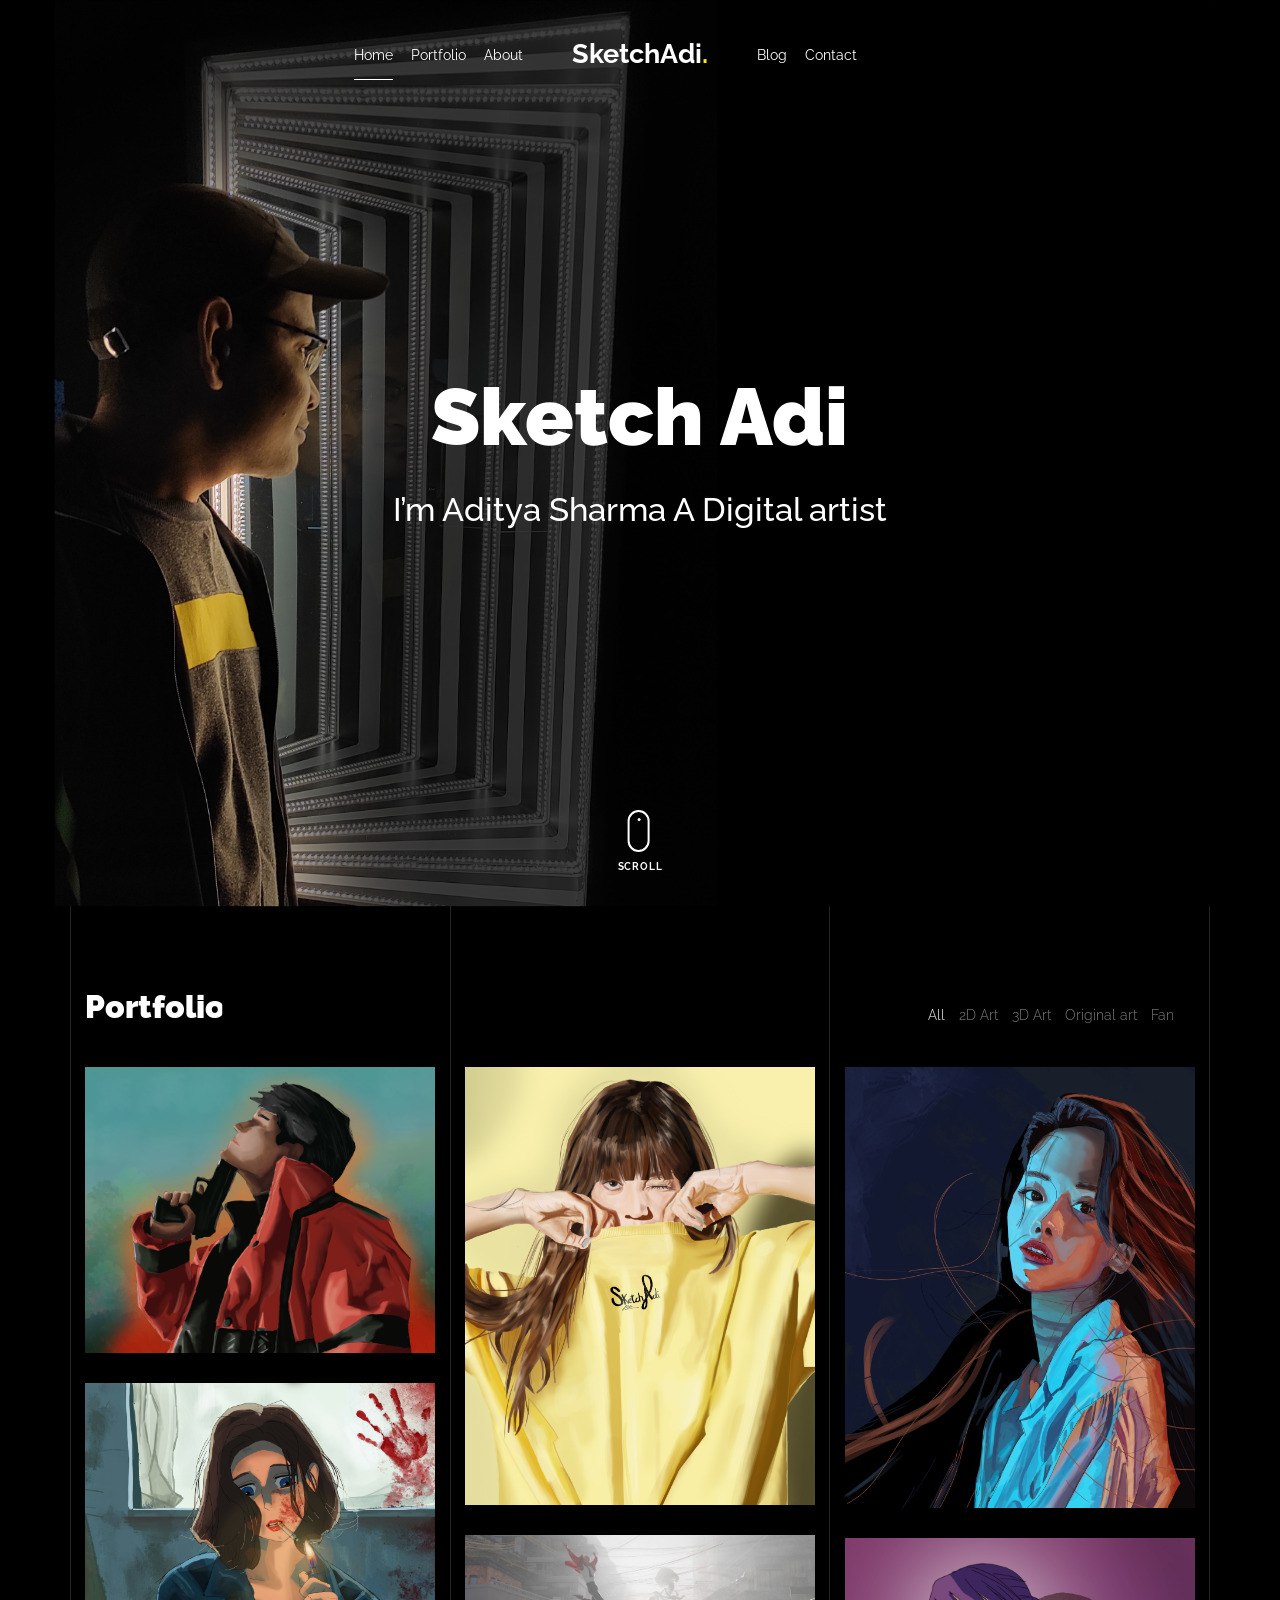
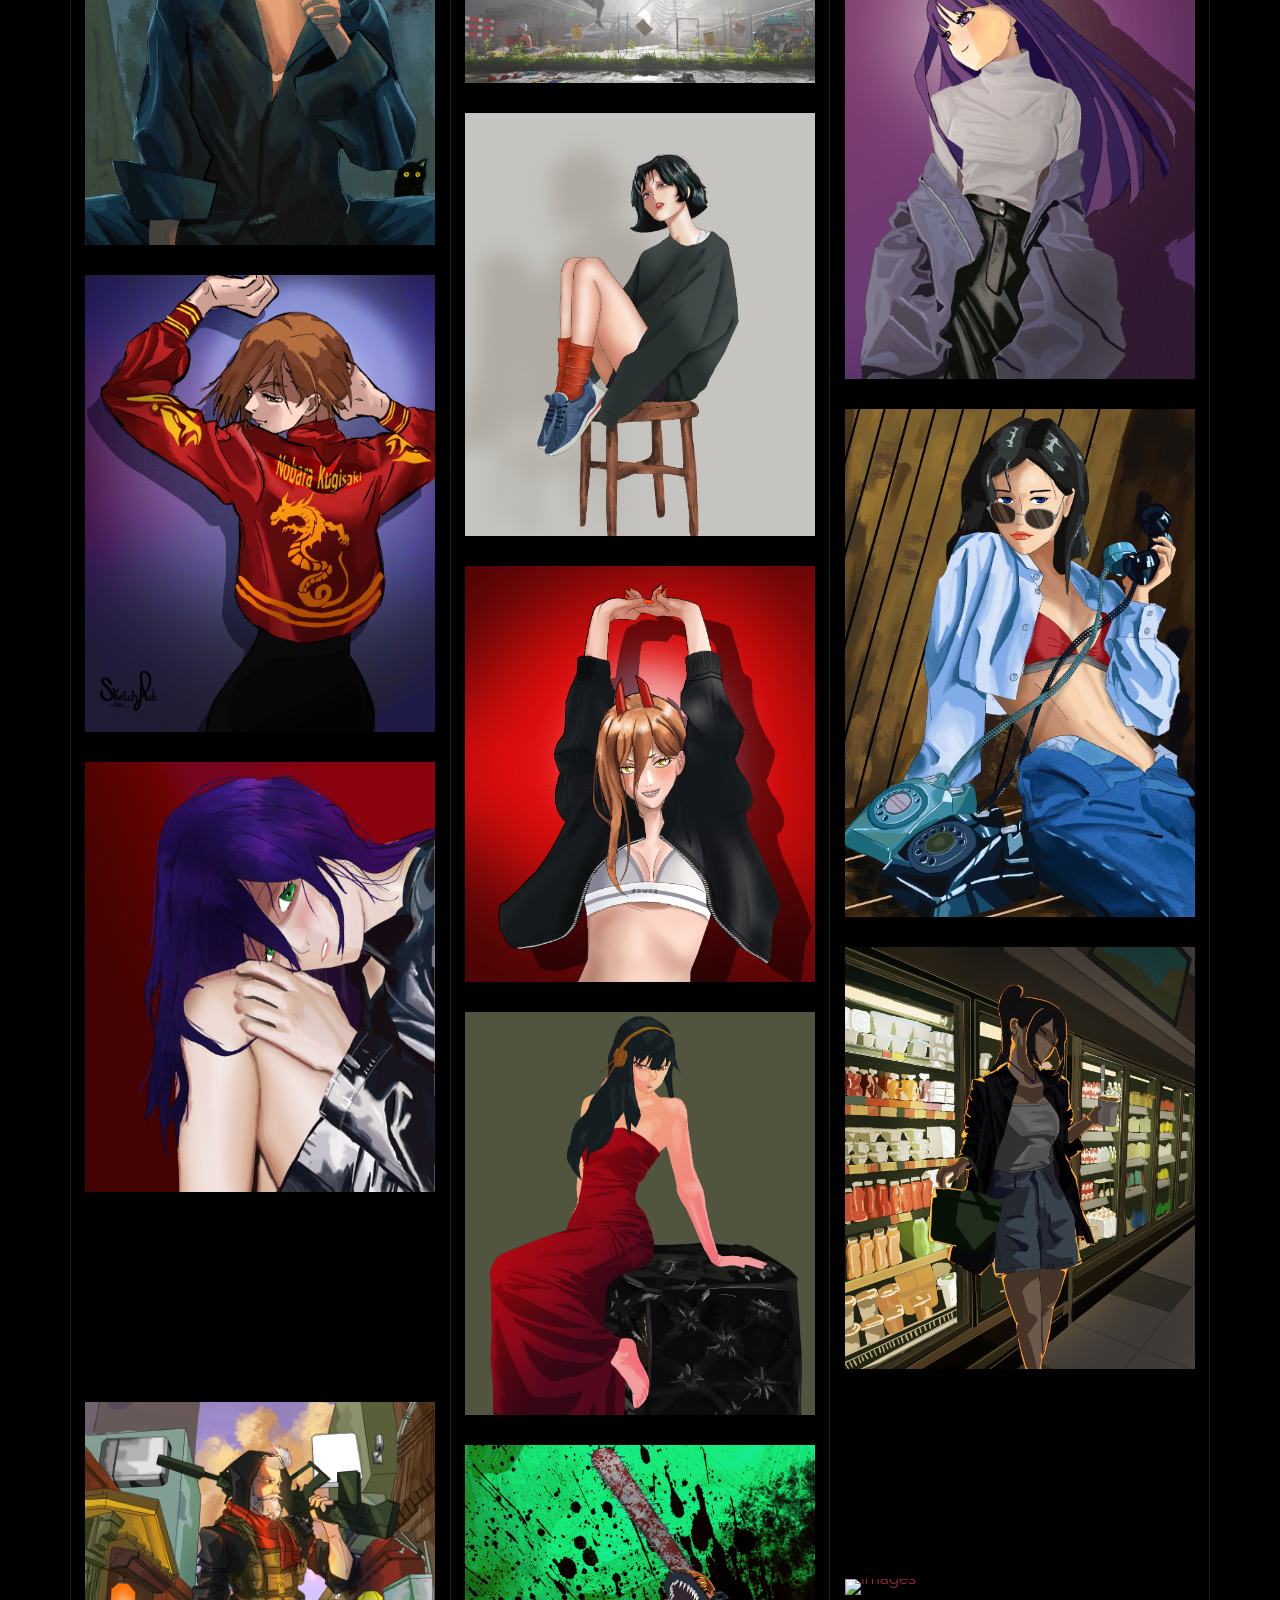
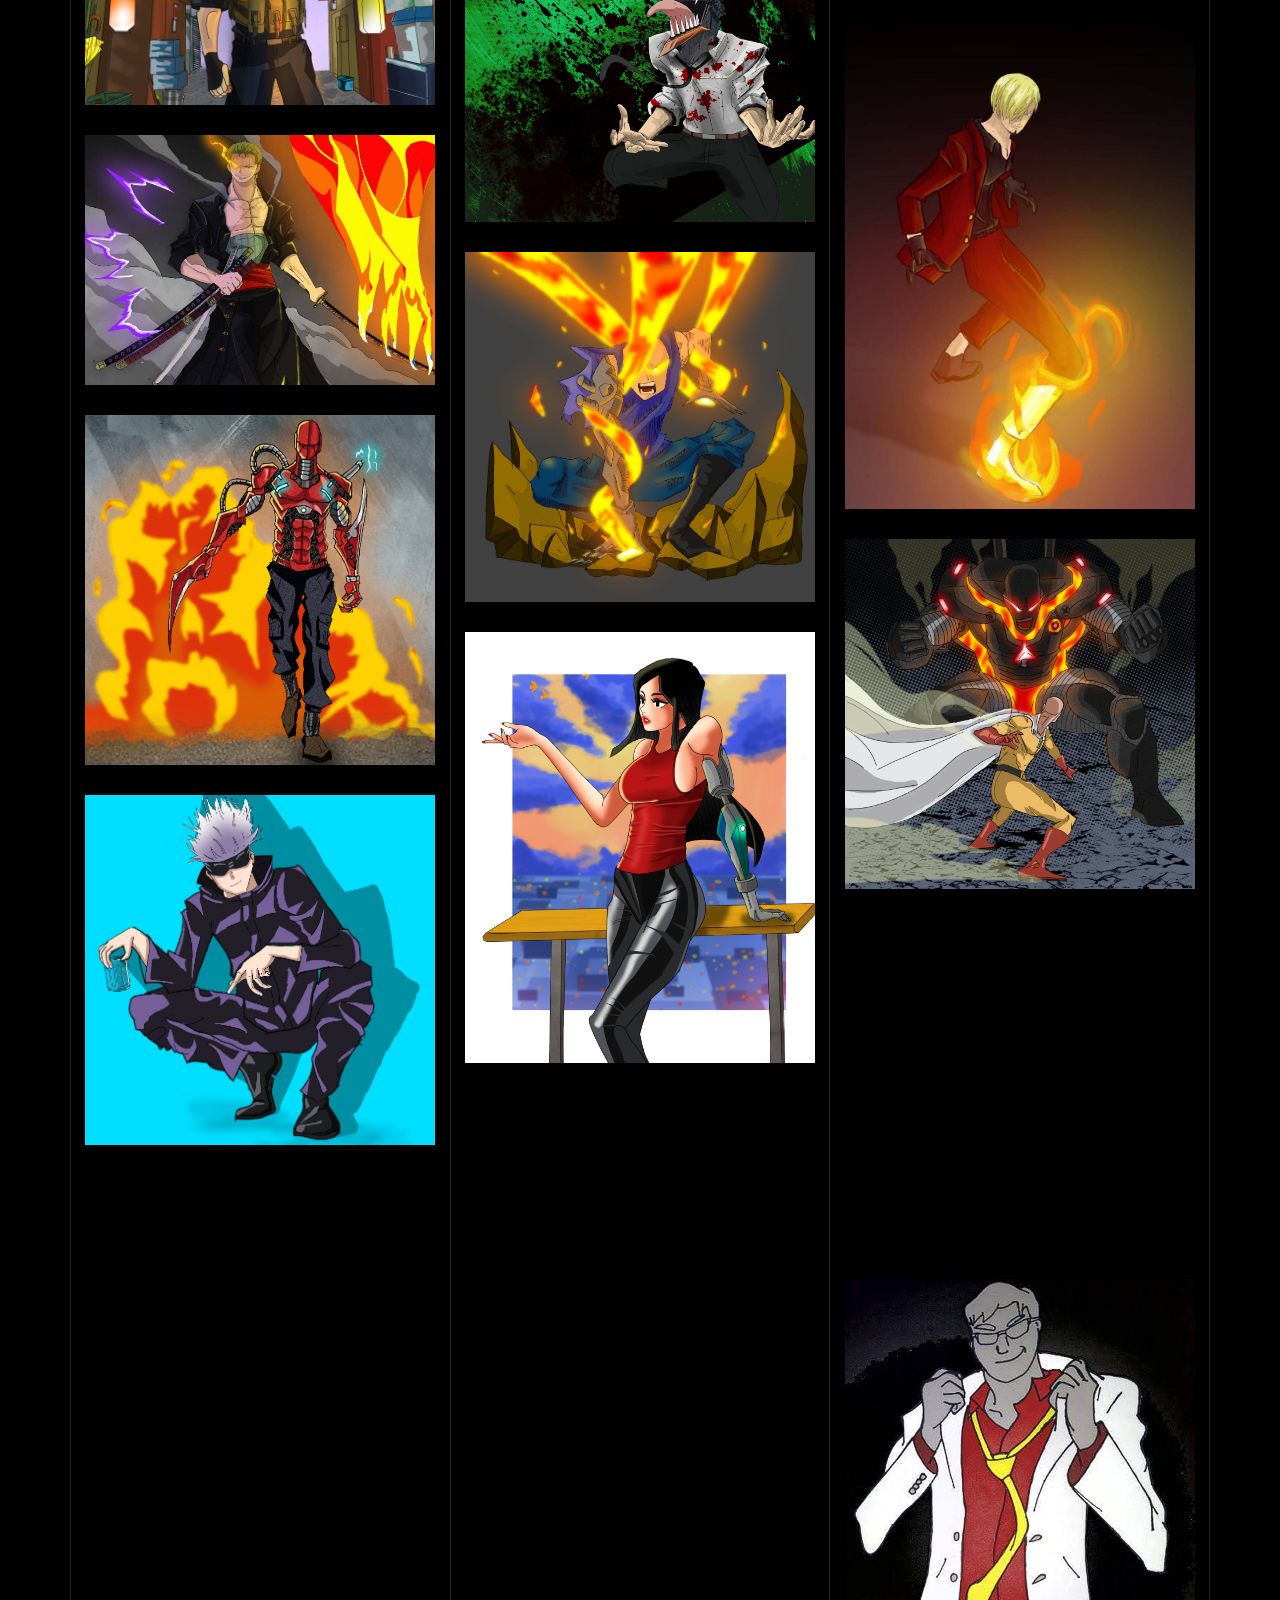
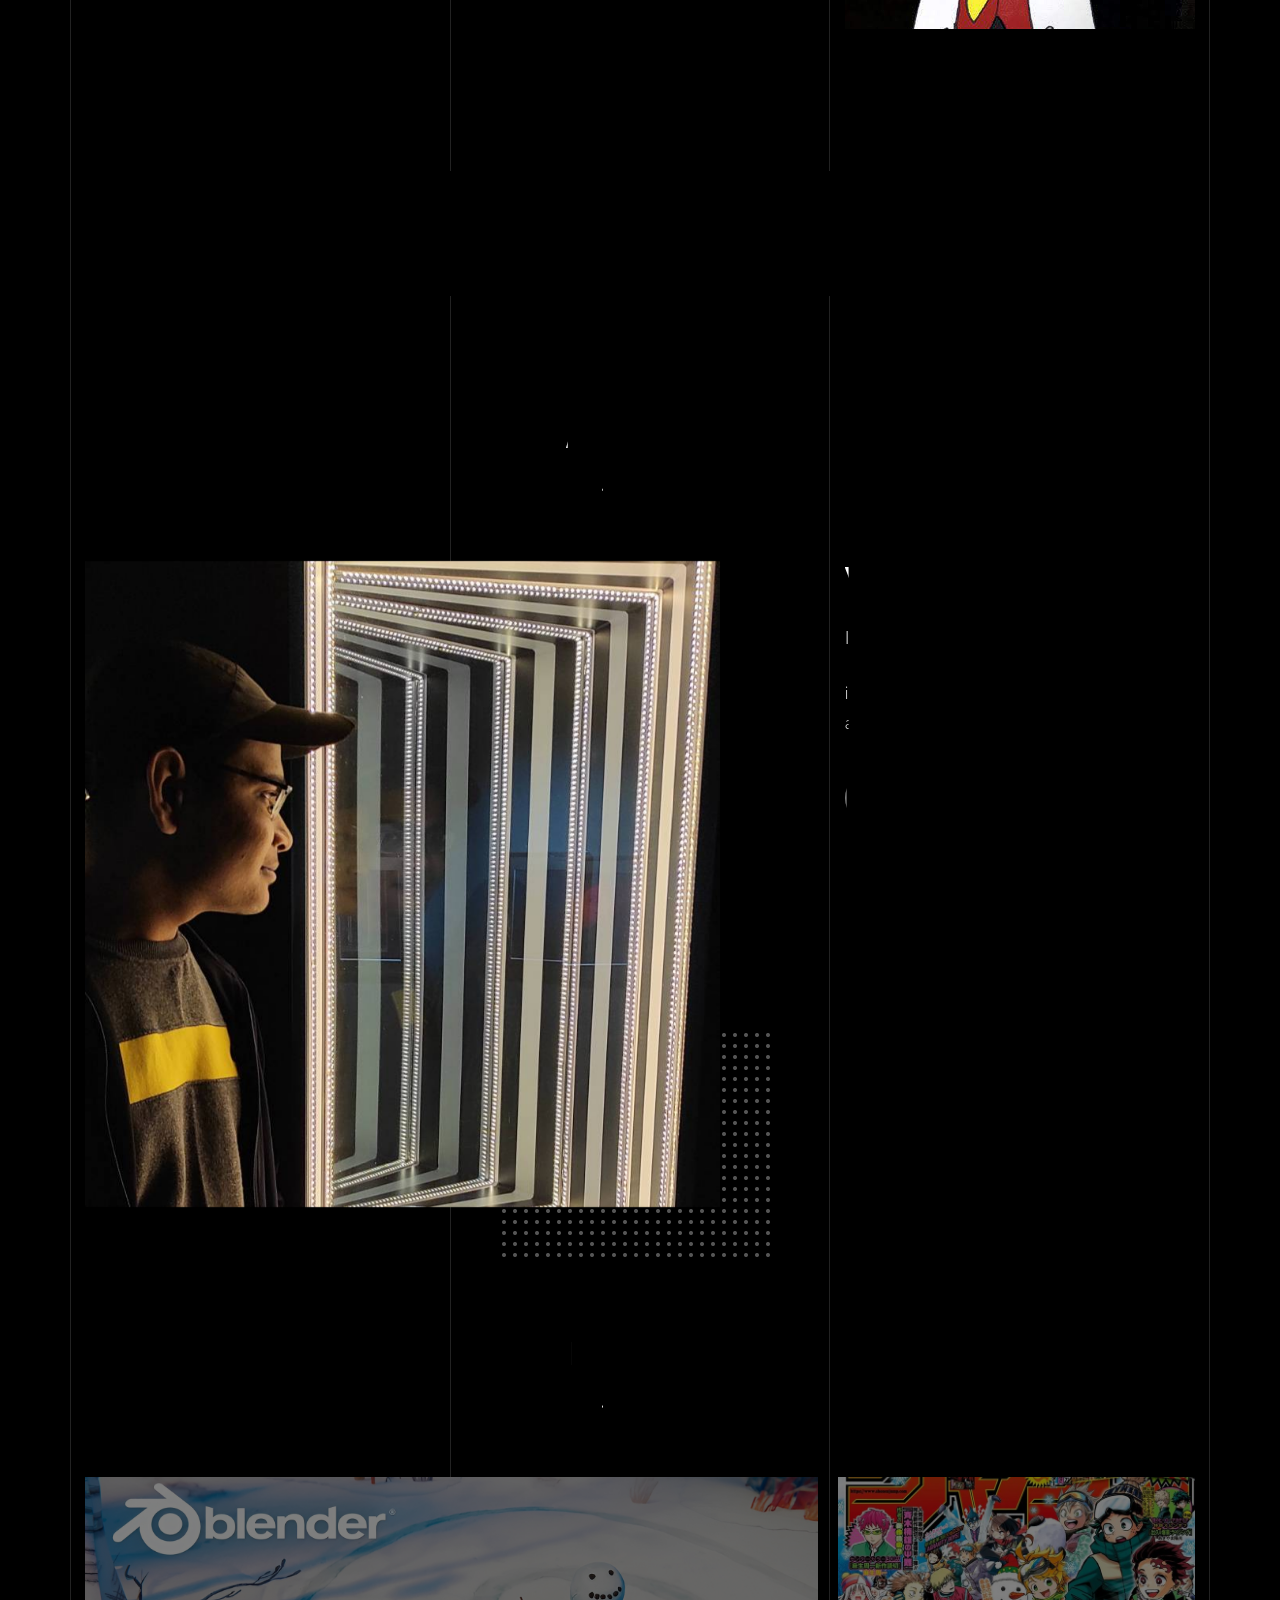
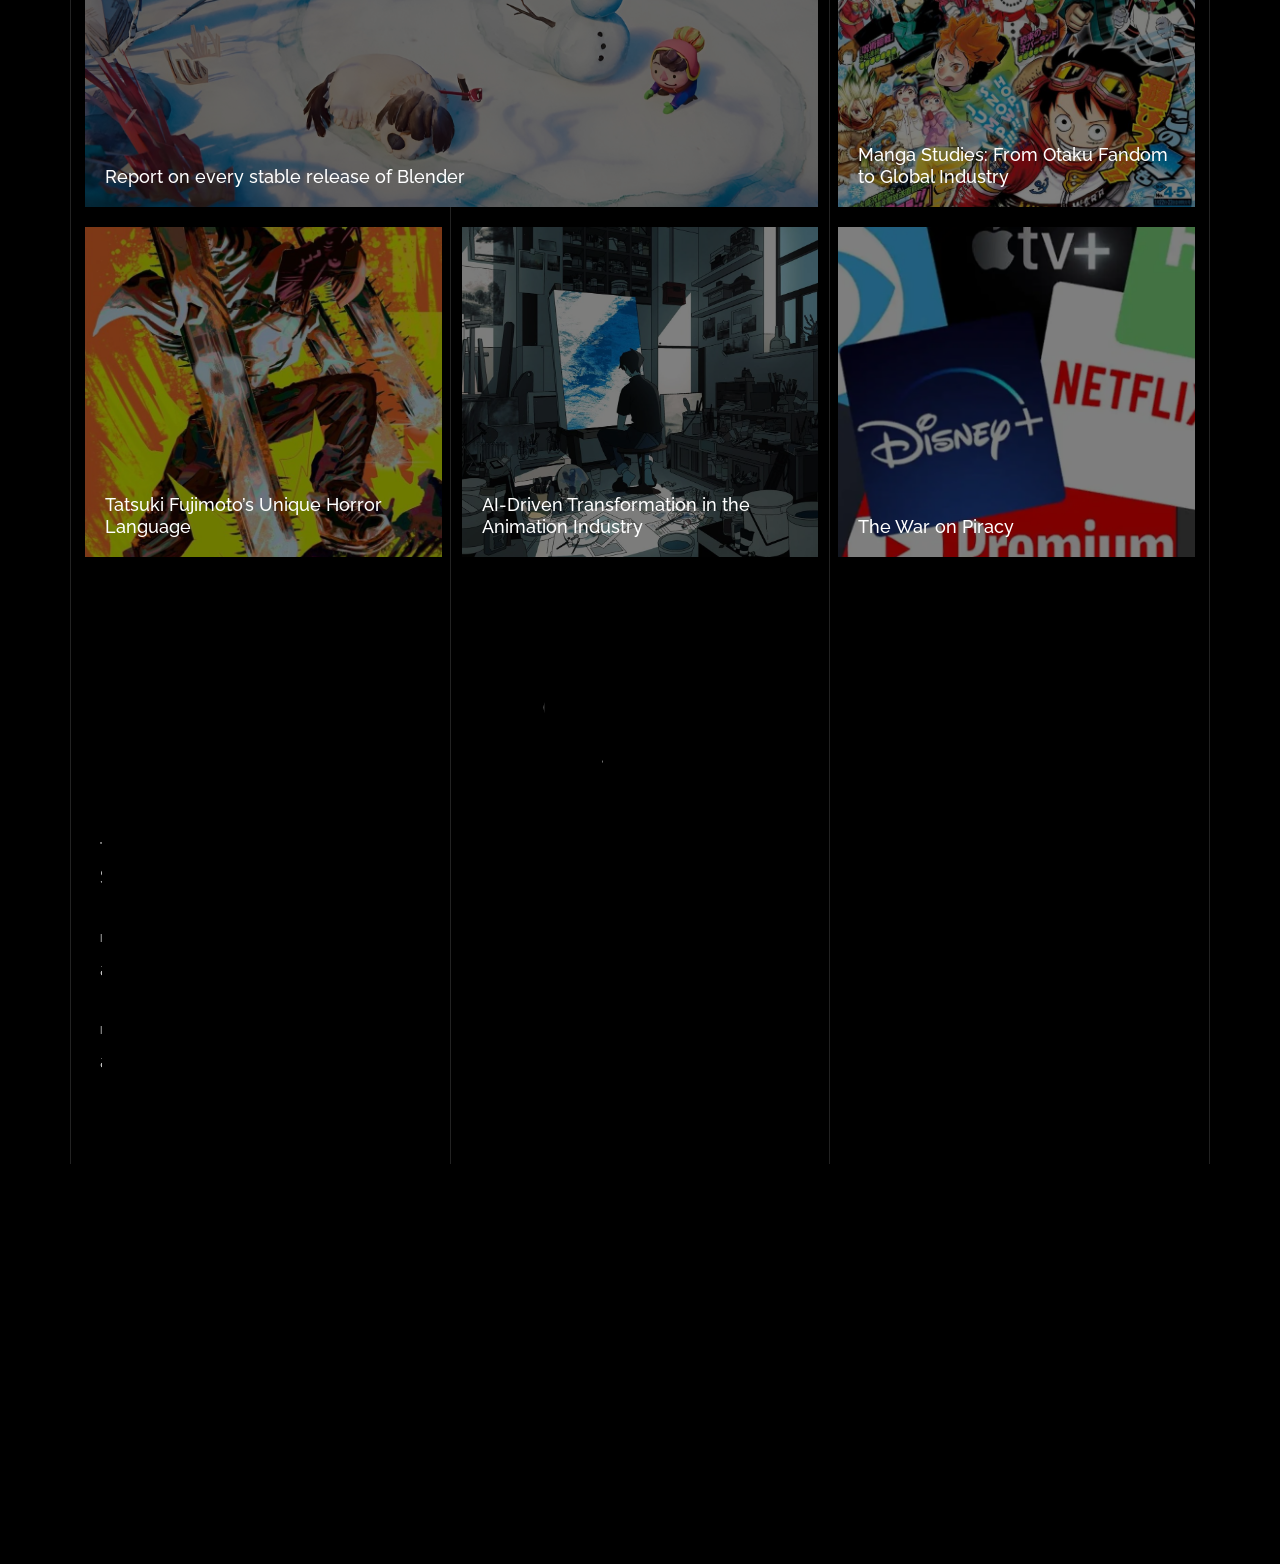
==== commit af78805a: "final change add logo and 3d work" ====
--- a/index.html
+++ b/index.html
@@ -161,7 +161,7 @@
 
  
     <div class="item 2d o col-sm-6 col-md-6 col-lg-4 isotope-mb-2">
-                <a href="images/1 art.jpg" class="portfolio-item isotope-item gsap-reveal-img" data-fancybox="gallery" data-caption="Gun Pose">
+                <a href="images/22 art.jpg" class="portfolio-item isotope-item gsap-reveal-img" data-fancybox="gallery" data-caption="Gun Pose">
                     <div class="overlay">
                       <span class="wrap-icon icon-photo2"></span>
                       <div class="portfolio-item-content">
@@ -169,12 +169,26 @@
                         <p>2D Art, Original art</p>
                       </div>
                     </div>
-                    <img src="images/1 art.jpg" class="lazyload  img-fluid" alt="Images" />
-                  </a>
-              </div>
+                    <img src="images/22 art.jpg" class="lazyload  img-fluid" alt="Images" />
+                  </a>
+              </div>
+
+
+               <div class="item 2d o col-sm-6 col-md-6 col-lg-4 isotope-mb-2 ">
+                <a href="images/21 art.jpg" class="portfolio-item isotope-item gsap-reveal-img" data-fancybox="gallery" data-caption="Woman Portrait">
+                    <div class="overlay">
+                      <span class="wrap-icon icon-photo2"></span>
+                      <div class="portfolio-item-content">
+                        <h3>Woman Portrait </h3>
+                        <p>2D Art, Original art</p>
+                      </div>
+                    </div>
+                    <img src="images/21 art.jpg" class="lazyload  img-fluid" alt="Images" />
+                  </a>
+              </div>     
 
               <div class="item 2d o col-sm-6 col-md-6 col-lg-4 isotope-mb-2 ">
-                <a href="images/2 art.jpg" class="portfolio-item isotope-item gsap-reveal-img" data-fancybox="gallery" data-caption="Woman Portrait">
+                <a href="images/20 art.jpg" class="portfolio-item isotope-item gsap-reveal-img" data-fancybox="gallery" data-caption="Woman Portrait">
                     <div class="overlay">
                       <span class="wrap-icon icon-photo2"></span>
                       <div class="portfolio-item-content">
@@ -182,14 +196,14 @@
                         <p>2D Art, Original art</p>
                       </div>
                     </div>
-                    <img src="images/2 art.jpg" class="lazyload  img-fluid" alt="Images" />
-                  </a>
-              </div>
-
-              
+                    <img src="images/20 art.jpg" class="lazyload  img-fluid" alt="Images" />
+                  </a>
+              </div>
+
+        
 
               <div class="item 2d o col-sm-6 col-md-6 col-lg-4 isotope-mb-2">
-                <a href="images/3 art.jpg" class="portfolio-item isotope-item gsap-reveal-img" data-fancybox="gallery" data-caption="Sad Pose">
+                <a href="images/19 art.jpg" class="portfolio-item isotope-item gsap-reveal-img" data-fancybox="gallery" data-caption="Sad Pose">
                     <div class="overlay">
                       <span class="wrap-icon icon-photo2"></span>
                       <div class="portfolio-item-content">
@@ -197,7 +211,7 @@
                         <p>2D Art, Original art</p>
                       </div>
                     </div>
-                    <img src="images/3 art.jpg" class="lazyload  img-fluid" alt="Images" />
+                    <img src="images/19 art.jpg" class="lazyload  img-fluid" alt="Images" />
                   </a>
               </div>
 
@@ -222,7 +236,7 @@
 
               <div class="item 2d f col-sm-6 col-md-6 col-lg-4 isotope-mb-2">
 
-                <a href="images/4 art.jpg" class="portfolio-item isotope-item gsap-reveal-img" data-fancybox="gallery" data-caption=" Fern from Frieren: Beyond Journey's End ">
+                <a href="images/18 art.jpg" class="portfolio-item isotope-item gsap-reveal-img" data-fancybox="gallery" data-caption=" Fern from Frieren: Beyond Journey's End ">
                     <div class="overlay">
                       <span class="wrap-icon icon-photo2"></span>
                       <div class="portfolio-item-content">
@@ -230,7 +244,7 @@
                         <p>2D Art, Fan Art</p>
                       </div>
                     </div>
-                    <img src="images/4 art.jpg" class="lazyload  img-fluid" alt="Images" />
+                    <img src="images/18 art.jpg" class="lazyload  img-fluid" alt="Images" />
                   </a>
 
               </div>
@@ -238,7 +252,7 @@
 
 
               <div class="item 2d o col-sm-6 col-md-6 col-lg-4 isotope-mb-2">
-                <a href="images/5 art.jpg" class="portfolio-item isotope-item gsap-reveal-img" data-fancybox="gallery" data-caption="Girl Sitting on Chair">
+                <a href="images/17 art.jpg" class="portfolio-item isotope-item gsap-reveal-img" data-fancybox="gallery" data-caption="Girl Sitting on Chair">
                     <div class="overlay">
                       <span class="wrap-icon icon-photo2"></span>
                       <div class="portfolio-item-content">
@@ -246,7 +260,7 @@
                         <p>2D Art, Original art</p>
                       </div>
                     </div>
-                    <img src="images/5 art.jpg" class="lazyload  img-fluid" alt="Images" />
+                    <img src="images/17 art.jpg" class="lazyload  img-fluid" alt="Images" />
                   </a>
               </div>
 
@@ -254,7 +268,7 @@
  
 
              <div class="item 2d f col-sm-6 col-md-6 col-lg-4 isotope-mb-2">
-              <a href="images/6 art.jpg" class="portfolio-item isotope-item gsap-reveal-img" data-fancybox="gallery" data-caption="obara Kugisaki from jujutsu kaisen">
+              <a href="images/16 art.jpg" class="portfolio-item isotope-item gsap-reveal-img" data-fancybox="gallery" data-caption="obara Kugisaki from jujutsu kaisen">
                 <div class="overlay">
                       <span class="wrap-icon icon-photo2"></span>
                       <div class="portfolio-item-content">
@@ -262,12 +276,12 @@
                         <p>2D Art, Fan Art</p>
                       </div>
                     </div>
-                    <img src="images/6 art.jpg" class="lazyload  img-fluid" alt="Images" />
+                    <img src="images/16 art.jpg" class="lazyload  img-fluid" alt="Images" />
                   </a>
               </div>
 
               <div class="item 2d o col-sm-6 col-md-6 col-lg-4 isotope-mb-2">
-                <a href="images/7 art.jpg" class="portfolio-item item-portrait isotope-item gsap-reveal-img " data-fancybox="gallery" data-caption="Old Phone Pose">
+                <a href="images/15 art.jpg" class="portfolio-item item-portrait isotope-item gsap-reveal-img " data-fancybox="gallery" data-caption="Old Phone Pose">
                     <div class="overlay">
                       <span class="wrap-icon icon-photo2"></span>
                       <div class="portfolio-item-content">
@@ -275,12 +289,12 @@
                         <p>2D Art, Original art</p>
                       </div>
                     </div>
-                    <img src="images/7 art.jpg" class="lazyload  img-fluid" alt="Images" />
+                    <img src="images/15 art.jpg" class="lazyload  img-fluid" alt="Images" />
                   </a>
               </div>
 
               <div class="item 2d f col-sm-6 col-md-6 col-lg-4 isotope-mb-2">
-                <a href="images/8 art.jpg" class="portfolio-item isotope-item gsap-reveal-img" data-fancybox="gallery" data-caption="Power from Chainsaw Man">
+                <a href="images/14 art.jpg" class="portfolio-item isotope-item gsap-reveal-img" data-fancybox="gallery" data-caption="Power from Chainsaw Man">
                     <div class="overlay">
                       <span class="wrap-icon icon-photo2"></span>
                       <div class="portfolio-item-content">
@@ -288,12 +302,12 @@
                         <p>2D Art, Fan Art</p>
                       </div>
                     </div>
-                    <img src="images/8 art.jpg" class="lazyload  img-fluid" alt="Images" />
+                    <img src="images/14 art.jpg" class="lazyload  img-fluid" alt="Images" />
                   </a>
               </div>
 
               <div class="item 2D F col-sm-6 col-md-6 col-lg-4 isotope-mb-2">
-                <a href="images/9 art.jpg" class="portfolio-item isotope-item gsap-reveal-img" data-fancybox="gallery" data-caption="Reze from Chainsaw Man">
+                <a href="images/13 art.jpg" class="portfolio-item isotope-item gsap-reveal-img" data-fancybox="gallery" data-caption="Reze from Chainsaw Man">
                     <div class="overlay">
                       <span class="wrap-icon icon-photo2"></span>
                       <div class="portfolio-item-content">
@@ -301,14 +315,14 @@
                         <p>2D Art, Fan Art</p>
                       </div>
                     </div>
-                    <img src="images/9 art.jpg" class="lazyload  img-fluid" alt="Images" />
+                    <img src="images/13 art.jpg" class="lazyload  img-fluid" alt="Images" />
                   </a>
               </div>
 
 
               <!--################################## old ############################## -->
               <div class="item 2d o col-sm-6 col-md-6 col-lg-4 isotope-mb-2">
-                <a href="images/10 art.jpg" class="portfolio-item isotope-item gsap-reveal-img" data-fancybox="gallery" data-caption="Chill Shop">
+                <a href="images/12 art.jpg" class="portfolio-item isotope-item gsap-reveal-img" data-fancybox="gallery" data-caption="Chill Shop">
                     <div class="overlay">
                       <span class="wrap-icon icon-photo2"></span>
                       <div class="portfolio-item-content">
@@ -316,7 +330,7 @@
                         <p>2D Art, Original art</p>
                       </div>
                     </div>
-                    <img src="images/10 art.jpg" class="lazyload  img-fluid" alt="Images" />
+                    <img src="images/12 art.jpg" class="lazyload  img-fluid" alt="Images" />
                   </a>
               </div>
               <div class="item 2d f col-sm-6 col-md-6 col-lg-4 isotope-mb-2 ">
@@ -374,7 +388,7 @@
 
 
               <div class="item 2d o col-sm-6 col-md-6 col-lg-4 isotope-mb-2">
-                <a href="images/12 art.jpg" class="portfolio-item isotope-item gsap-reveal-img" data-fancybox="gallery" data-caption="Street Army">
+                <a href="images/10 art.jpg" class="portfolio-item isotope-item gsap-reveal-img" data-fancybox="gallery" data-caption="Street Army">
                     <div class="overlay">
                       <span class="wrap-icon icon-photo2"></span>
                       <div class="portfolio-item-content">
@@ -382,13 +396,13 @@
                         <p>2D Art, Original art</p>
                       </div>
                     </div>
-                    <img src="images/12 art.jpg" class="lazyload  img-fluid" alt="Images" />
+                    <img src="images/10 art.jpg" class="lazyload  img-fluid" alt="Images" />
                   </a>
               </div>
 
               <div class="item 2d f col-sm-6 col-md-6 col-lg-4 isotope-mb-2">
 
-                <a href="images/13 art.jpg" class="portfolio-item isotope-item gsap-reveal-img" data-fancybox="gallery" data-caption="Denji from chainsaw Man">
+                <a href="images/9 art.jpg" class="portfolio-item isotope-item gsap-reveal-img" data-fancybox="gallery" data-caption="Denji from chainsaw Man">
                     <div class="overlay">
                       <span class="wrap-icon icon-photo2"></span>
                       <div class="portfolio-item-content">
@@ -396,13 +410,13 @@
                         <p>2D Art, Original art</p>
                       </div>
                     </div>
-                    <img src="images/13 art.jpg" class="lazyload  img-fluid" alt="Images" />
+                    <img src="images/9 art.jpg" class="lazyload  img-fluid" alt="Images" />
                   </a>
 
               </div>
 
               <div class="item 2d f col-sm-6 col-md-6 col-lg-4 isotope-mb-2">
-                <a href="images/14 art.jpg" class="portfolio-item isotope-item gsap-reveal-img" data-fancybox="gallery" data-caption="Denji from chainsaw Man">
+                <a href="images/8 art.jpg" class="portfolio-item isotope-item gsap-reveal-img" data-fancybox="gallery" data-caption="Denji from chainsaw Man">
                     <div class="overlay">
                       <span class="wrap-icon icon-photo2"></span>
                       <div class="portfolio-item-content">
@@ -410,12 +424,12 @@
                         <p>2D Art, Original art</p>
                       </div>
                     </div>
-                    <img src="images/14 art.jpg" class="lazyload  img-fluid" alt="Images" />
+                    <img src="images/8 art.jpg" class="lazyload  img-fluid" alt="Images" />
                   </a>
               </div>
 
              <div class="item 2d f col-sm-6 col-md-6 col-lg-4 isotope-mb-2">
-              <a href="images/15 art.jpg" class="portfolio-item isotope-item gsap-reveal-img" data-fancybox="gallery" data-caption="Vinsmoke Sanji from One Piece">
+              <a href="images/7 art.jpg" class="portfolio-item isotope-item gsap-reveal-img" data-fancybox="gallery" data-caption="Vinsmoke Sanji from One Piece">
                 <div class="overlay">
                       <span class="wrap-icon icon-photo2"></span>
                       <div class="portfolio-item-content">
@@ -423,12 +437,12 @@
                         <p>2D Art, Fan Art</p>
                       </div>
                     </div>
-                    <img src="images/15 art.jpg" class="lazyload  img-fluid" alt="Images" />
+                    <img src="images/7 art.jpg" class="lazyload  img-fluid" alt="Images" />
                   </a>
               </div>
 
               <div class="item 2d f col-sm-6 col-md-6 col-lg-4 isotope-mb-2">
-                <a href="images/16 art.jpg" class="portfolio-item item-portrait isotope-item gsap-reveal-img " data-fancybox="gallery" data-caption="Roronoa Zoro from One Piece">
+                <a href="images/6 art.jpg" class="portfolio-item item-portrait isotope-item gsap-reveal-img " data-fancybox="gallery" data-caption="Roronoa Zoro from One Piece">
                     <div class="overlay">
                       <span class="wrap-icon icon-photo2"></span>
                       <div class="portfolio-item-content">
@@ -436,12 +450,12 @@
                         <p> 2D Art, Fan Art </p>
                       </div>
                     </div>
-                    <img src="images/16 art.jpg" class="lazyload  img-fluid" alt="Images" />
+                    <img src="images/6 art.jpg" class="lazyload  img-fluid" alt="Images" />
                   </a>
               </div>
 
               <div class="item 2d o col-sm-6 col-md-6 col-lg-4 isotope-mb-2">
-                <a href="images/17 art.jpg" class="portfolio-item isotope-item gsap-reveal-img" data-fancybox="gallery" data-caption="Fire Gold">
+                <a href="images/5 art.jpg" class="portfolio-item isotope-item gsap-reveal-img" data-fancybox="gallery" data-caption="Fire Gold">
                     <div class="overlay">
                       <span class="wrap-icon icon-photo2"></span>
                       <div class="portfolio-item-content">
@@ -449,12 +463,12 @@
                         <p>2D Art, Original art</p>
                       </div>
                     </div>
-                    <img src="images/17 art.jpg" class="lazyload  img-fluid" alt="Images" />
+                    <img src="images/5 art.jpg" class="lazyload  img-fluid" alt="Images" />
                   </a>
               </div>
 
               <div class="item 2d f col-sm-6 col-md-6 col-lg-4 isotope-mb-2">
-                <a href="images/18 art.jpg" class="portfolio-item isotope-item gsap-reveal-img" data-fancybox="gallery" data-caption="Red Robot Blade">
+                <a href="images/4 art.jpg" class="portfolio-item isotope-item gsap-reveal-img" data-fancybox="gallery" data-caption="Red Robot Blade">
                     <div class="overlay">
                       <span class="wrap-icon icon-photo2"></span>
                       <div class="portfolio-item-content">
@@ -462,11 +476,11 @@
                         <p>2D Art, Original art</p>
                       </div>
                     </div>
-                    <img src="images/18 art.jpg" class="lazyload  img-fluid" alt="Images" />
+                    <img src="images/4 art.jpg" class="lazyload  img-fluid" alt="Images" />
                   </a>
               </div>
               <div class="item 2d f col-sm-6 col-md-6 col-lg-4 isotope-mb-2">
-                <a href="images/19 art.jpg" class="portfolio-item item-portrait isotope-item gsap-reveal-img " data-fancybox="gallery" data-caption="Saitama from One Punch Man">
+                <a href="images/3 art.jpg" class="portfolio-item item-portrait isotope-item gsap-reveal-img " data-fancybox="gallery" data-caption="Saitama from One Punch Man">
                     <div class="overlay">
                       <span class="wrap-icon icon-photo2"></span>
                       <div class="portfolio-item-content">
@@ -474,12 +488,12 @@
                         <p>2D Art, Fan art </p>
                       </div>
                     </div>
-                    <img src="images/19 art.jpg" class="lazyload  img-fluid" alt="Images" />
+                    <img src="images/3 art.jpg" class="lazyload  img-fluid" alt="Images" />
                   </a>
               </div>
 
               <div class="item 2d o col-sm-6 col-md-6 col-lg-4 isotope-mb-2">
-                <a href="images/20 art.jpg" class="portfolio-item isotope-item gsap-reveal-img" data-fancybox="gallery" data-caption="Fire Gold">
+                <a href="images/2 art.jpg" class="portfolio-item isotope-item gsap-reveal-img" data-fancybox="gallery" data-caption="Fire Gold">
                     <div class="overlay">
                       <span class="wrap-icon icon-photo2"></span>
                       <div class="portfolio-item-content">
@@ -487,12 +501,12 @@
                         <p>2D Art, Original art</p>
                       </div>
                     </div>
-                    <img src="images/20 art.jpg" class="lazyload  img-fluid" alt="Images" />
+                    <img src="images/2 art.jpg" class="lazyload  img-fluid" alt="Images" />
                   </a>
               </div>
 
               <div class="item 2d f col-sm-6 col-md-6 col-lg-4 isotope-mb-2">
-                <a href="images/21 art.jpg" class="portfolio-item isotope-item gsap-reveal-img" data-fancybox="gallery" data-caption="Satoru Gojo from Jujutsu Kaisen">
+                <a href="images/1 art.jpg" class="portfolio-item isotope-item gsap-reveal-img" data-fancybox="gallery" data-caption="Satoru Gojo from Jujutsu Kaisen">
                     <div class="overlay">
                       <span class="wrap-icon icon-photo2"></span>
                       <div class="portfolio-item-content">
@@ -500,7 +514,7 @@
                         <p>2D Art, Fan art</p>
                       </div>
                     </div>
-                    <img src="images/21 art.jpg" class="lazyload  img-fluid" alt="Images" />
+                    <img src="images/1 art.jpg" class="lazyload  img-fluid" alt="Images" />
                   </a>
               </div>
 
